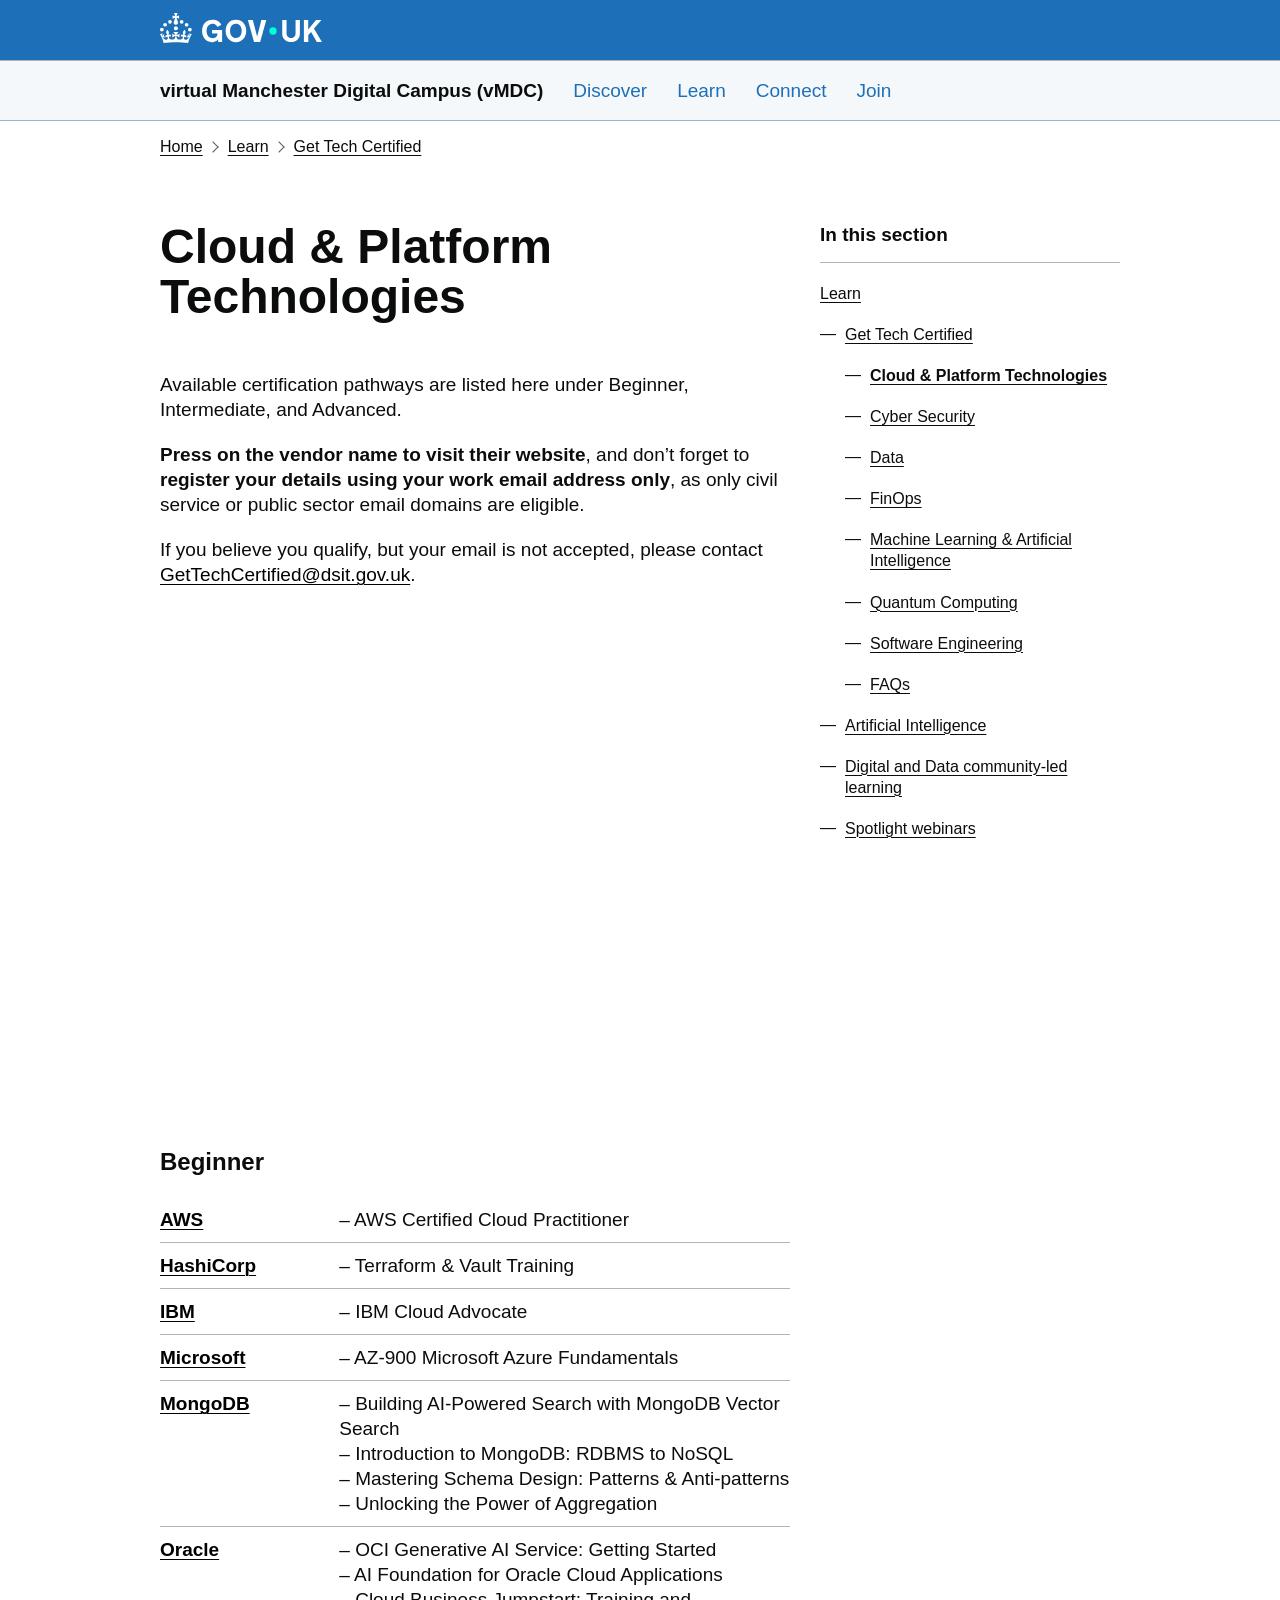
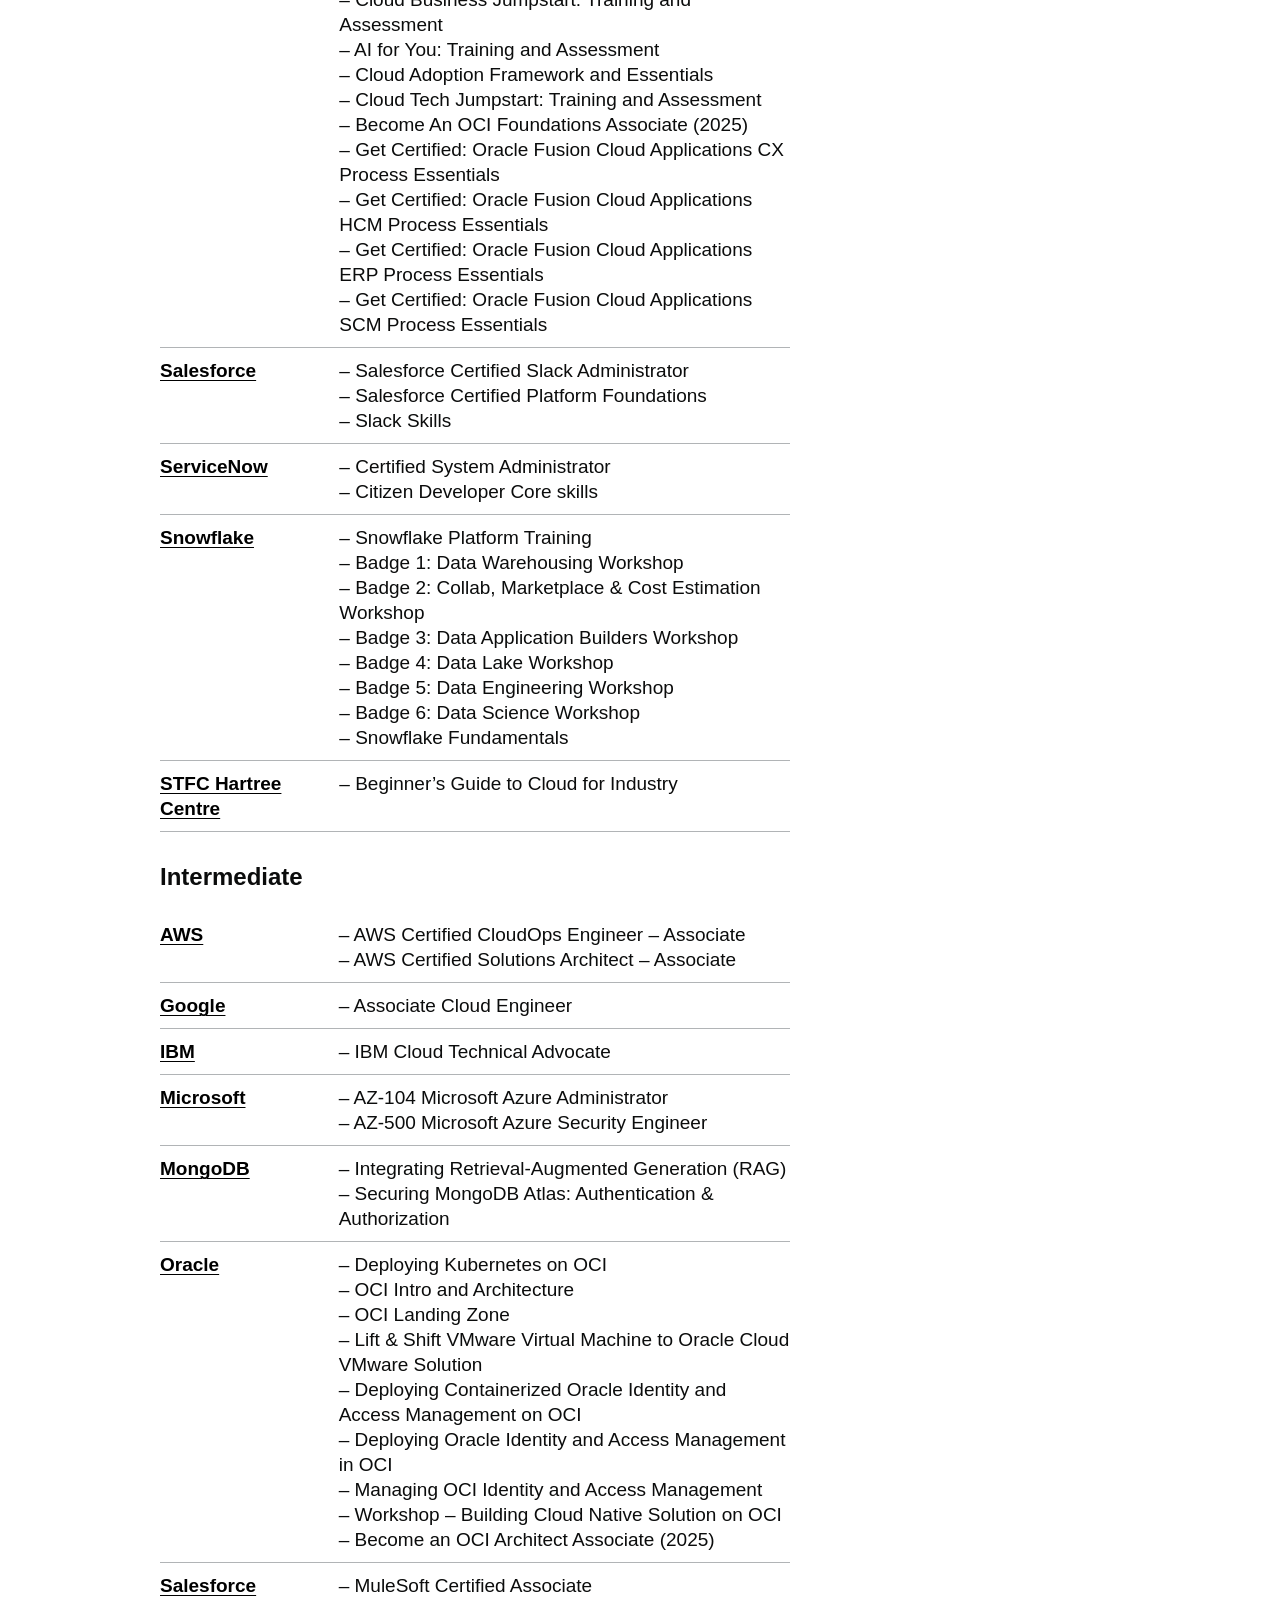
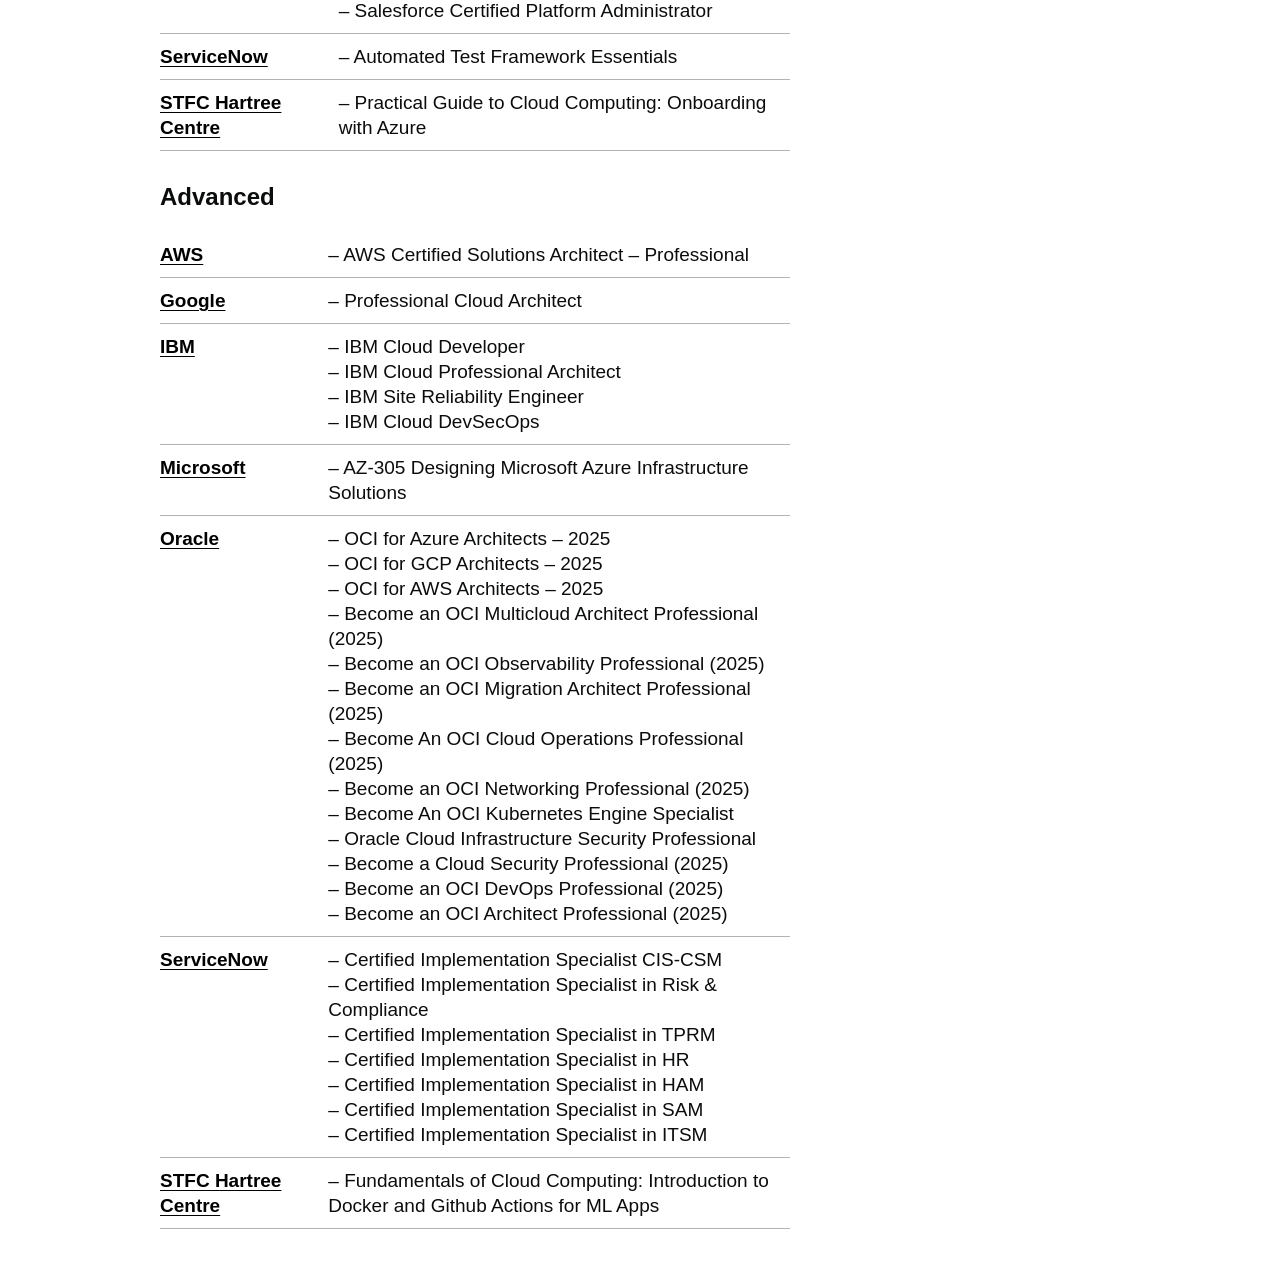
==== cloud.html @ 27ad46c0 "Initial commit: Add Get Tech Certified static site - Converted WordPress HTML exports to static GitH" ====
<!DOCTYPE html>

<!-- saved from url=(0101)https://manchesterdigitalcampus.campaign.gov.uk/learn/get-tech-certified/cloud-platform-technologies/ -->
<html class="govuk-template--rebranded flexbox svgasimg" lang="en-US"><head><meta content="text/html; charset=utf-8" http-equiv="Content-Type"/>
<meta content="width=device-width, initial-scale=1, viewport-fit=cover" name="viewport"/>
<meta content="#1d70b8" name="theme-color"/>






<meta content="index, follow, max-image-preview:large, max-snippet:-1, max-video-preview:-1" name="robots"/>

<title>Cloud certification</title>
<meta content="During Autumn 2025, all civil and public servants can access 200+ free learning and certification pathways across key cloud and technology areas." name="description"/>

<meta content="en_US" property="og:locale"/>
<meta content="article" property="og:type"/>
<meta content="Cloud certification - virtual Manchester Digital Campus (vMDC)" property="og:title"/>
<meta content="During Autumn 2025, all civil and public servants can access 200+ free learning and certification pathways across key cloud and technology areas." property="og:description"/>

<meta content="virtual Manchester Digital Campus (vMDC)" property="og:site_name"/>
<meta content="2025-09-25T13:57:09+00:00" property="article:modified_time"/>
<meta content="https://manchesterdigitalcampus.campaign.gov.uk/wp-content/uploads/sites/226/2025/09/vmdc-logo-social-other.png" property="og:image"/>
<meta content="1200" property="og:image:width"/>
<meta content="630" property="og:image:height"/>
<meta content="image/png" property="og:image:type"/>
<meta content="summary_large_image" name="twitter:card"/>
<meta content="Cloud certification - virtual Manchester Digital Campus (vMDC)" name="twitter:title"/>
<meta content="During Autumn 2025, all civil and public servants can access 200+ free learning and certification pathways across key cloud and technology areas." name="twitter:description"/>
<meta content="https://manchesterdigitalcampus.campaign.gov.uk/wp-content/uploads/sites/226/2025/09/vmdc-logo-social-x.png" name="twitter:image"/>
<meta content="Est. reading time" name="twitter:label1"/>
<meta content="3 minutes" name="twitter:data1"/>




<link href="./Cloud certification - virtual Manchester Digital Campus (vMDC)_files/style.min.css" id="wp-block-library-css" media="all" rel="stylesheet" type="text/css"/>
<style id="global-styles-inline-css" type="text/css">
:root{--wp--preset--aspect-ratio--square: 1;--wp--preset--aspect-ratio--4-3: 4/3;--wp--preset--aspect-ratio--3-4: 3/4;--wp--preset--aspect-ratio--3-2: 3/2;--wp--preset--aspect-ratio--2-3: 2/3;--wp--preset--aspect-ratio--16-9: 16/9;--wp--preset--aspect-ratio--9-16: 9/16;--wp--preset--color--black: #000000;--wp--preset--color--cyan-bluish-gray: #abb8c3;--wp--preset--color--white: #ffffff;--wp--preset--color--pale-pink: #f78da7;--wp--preset--color--vivid-red: #cf2e2e;--wp--preset--color--luminous-vivid-orange: #ff6900;--wp--preset--color--luminous-vivid-amber: #fcb900;--wp--preset--color--light-green-cyan: #7bdcb5;--wp--preset--color--vivid-green-cyan: #00d084;--wp--preset--color--pale-cyan-blue: #8ed1fc;--wp--preset--color--vivid-cyan-blue: #0693e3;--wp--preset--color--vivid-purple: #9b51e0;--wp--preset--color--green-with-dark-gdsc-text: #aaca00;--wp--preset--color--yellow-with-dark-gdsc-text: #ffdc00;--wp--preset--color--pink-with-dark-gdsc-text: #ff82ce;--wp--preset--color--orange-with-dark-gdsc-text: #ff7500;--wp--preset--color--gdsc-grey: #b1b4b6;--wp--preset--color--gold: #ffb000;--wp--preset--gradient--vivid-cyan-blue-to-vivid-purple: linear-gradient(135deg,rgba(6,147,227,1) 0%,rgb(155,81,224) 100%);--wp--preset--gradient--light-green-cyan-to-vivid-green-cyan: linear-gradient(135deg,rgb(122,220,180) 0%,rgb(0,208,130) 100%);--wp--preset--gradient--luminous-vivid-amber-to-luminous-vivid-orange: linear-gradient(135deg,rgba(252,185,0,1) 0%,rgba(255,105,0,1) 100%);--wp--preset--gradient--luminous-vivid-orange-to-vivid-red: linear-gradient(135deg,rgba(255,105,0,1) 0%,rgb(207,46,46) 100%);--wp--preset--gradient--very-light-gray-to-cyan-bluish-gray: linear-gradient(135deg,rgb(238,238,238) 0%,rgb(169,184,195) 100%);--wp--preset--gradient--cool-to-warm-spectrum: linear-gradient(135deg,rgb(74,234,220) 0%,rgb(151,120,209) 20%,rgb(207,42,186) 40%,rgb(238,44,130) 60%,rgb(251,105,98) 80%,rgb(254,248,76) 100%);--wp--preset--gradient--blush-light-purple: linear-gradient(135deg,rgb(255,206,236) 0%,rgb(152,150,240) 100%);--wp--preset--gradient--blush-bordeaux: linear-gradient(135deg,rgb(254,205,165) 0%,rgb(254,45,45) 50%,rgb(107,0,62) 100%);--wp--preset--gradient--luminous-dusk: linear-gradient(135deg,rgb(255,203,112) 0%,rgb(199,81,192) 50%,rgb(65,88,208) 100%);--wp--preset--gradient--pale-ocean: linear-gradient(135deg,rgb(255,245,203) 0%,rgb(182,227,212) 50%,rgb(51,167,181) 100%);--wp--preset--gradient--electric-grass: linear-gradient(135deg,rgb(202,248,128) 0%,rgb(113,206,126) 100%);--wp--preset--gradient--midnight: linear-gradient(135deg,rgb(2,3,129) 0%,rgb(40,116,252) 100%);--wp--preset--font-size--small: 13px;--wp--preset--font-size--medium: 20px;--wp--preset--font-size--large: 36px;--wp--preset--font-size--x-large: 42px;--wp--preset--font-size--19: 1.1875rem;--wp--preset--font-size--24: 1.5rem;--wp--preset--font-size--36: 2.25rem;--wp--preset--font-size--48: 3rem;--wp--preset--font-size--60: 3.75rem;--wp--preset--font-size--80: 5rem;--wp--preset--spacing--20: 0.625rem;--wp--preset--spacing--30: 0.9375rem;--wp--preset--spacing--40: clamp(0.94rem, calc(0.31rem + 1.57vw), 1.25rem);--wp--preset--spacing--50: clamp(0.94rem, calc(-0.32rem + 3.13vw), 1.56rem);--wp--preset--spacing--60: clamp(1.25rem, calc(-0.01rem + 3.13vw), 1.88rem);--wp--preset--spacing--70: clamp(1.56rem, calc(-0.32rem + 4.70vw), 2.50rem);--wp--preset--spacing--80: clamp(1.88rem, calc(-0.64rem + 6.27vw), 3.13rem);--wp--preset--spacing--10: 0.3125rem;--wp--preset--spacing--90: clamp(2.50rem, calc(-0.01rem + 6.27vw), 3.75rem);--wp--preset--spacing--100: clamp(2.50rem, calc(-2.52rem + 12.54vw), 5.00rem);--wp--preset--shadow--natural: 6px 6px 9px rgba(0, 0, 0, 0.2);--wp--preset--shadow--deep: 12px 12px 50px rgba(0, 0, 0, 0.4);--wp--preset--shadow--sharp: 6px 6px 0px rgba(0, 0, 0, 0.2);--wp--preset--shadow--outlined: 6px 6px 0px -3px rgba(255, 255, 255, 1), 6px 6px rgba(0, 0, 0, 1);--wp--preset--shadow--crisp: 6px 6px 0px rgba(0, 0, 0, 1);}:root { --wp--style--global--content-size: 660px;--wp--style--global--wide-size: 960px; }:where(body) { margin: 0; }.wp-site-blocks > .alignleft { float: left; margin-right: 2em; }.wp-site-blocks > .alignright { float: right; margin-left: 2em; }.wp-site-blocks > .aligncenter { justify-content: center; margin-left: auto; margin-right: auto; }:where(.wp-site-blocks) > * { margin-block-start: var(--wp--preset--spacing--40); margin-block-end: 0; }:where(.wp-site-blocks) > :first-child { margin-block-start: 0; }:where(.wp-site-blocks) > :last-child { margin-block-end: 0; }:root { --wp--style--block-gap: var(--wp--preset--spacing--40); }:root :where(.is-layout-flow) > :first-child{margin-block-start: 0;}:root :where(.is-layout-flow) > :last-child{margin-block-end: 0;}:root :where(.is-layout-flow) > *{margin-block-start: var(--wp--preset--spacing--40);margin-block-end: 0;}:root :where(.is-layout-constrained) > :first-child{margin-block-start: 0;}:root :where(.is-layout-constrained) > :last-child{margin-block-end: 0;}:root :where(.is-layout-constrained) > *{margin-block-start: var(--wp--preset--spacing--40);margin-block-end: 0;}:root :where(.is-layout-flex){gap: var(--wp--preset--spacing--40);}:root :where(.is-layout-grid){gap: var(--wp--preset--spacing--40);}.is-layout-flow > .alignleft{float: left;margin-inline-start: 0;margin-inline-end: 2em;}.is-layout-flow > .alignright{float: right;margin-inline-start: 2em;margin-inline-end: 0;}.is-layout-flow > .aligncenter{margin-left: auto !important;margin-right: auto !important;}.is-layout-constrained > .alignleft{float: left;margin-inline-start: 0;margin-inline-end: 2em;}.is-layout-constrained > .alignright{float: right;margin-inline-start: 2em;margin-inline-end: 0;}.is-layout-constrained > .aligncenter{margin-left: auto !important;margin-right: auto !important;}.is-layout-constrained > :where(:not(.alignleft):not(.alignright):not(.alignfull)){max-width: var(--wp--style--global--content-size);margin-left: auto !important;margin-right: auto !important;}.is-layout-constrained > .alignwide{max-width: var(--wp--style--global--wide-size);}body .is-layout-flex{display: flex;}.is-layout-flex{flex-wrap: wrap;align-items: center;}.is-layout-flex > :is(*, div){margin: 0;}body .is-layout-grid{display: grid;}.is-layout-grid > :is(*, div){margin: 0;}body{font-family: "GDS Transport", arial, sans-serif;padding-top: 0px;padding-right: 0px;padding-bottom: 0px;padding-left: 0px;}a:where(:not(.wp-element-button)){text-decoration: underline;}:root :where(.wp-element-button, .wp-block-button__link){background-color: #32373c;border-width: 0;color: #fff;font-family: inherit;font-size: inherit;line-height: inherit;padding: calc(0.667em + 2px) calc(1.333em + 2px);text-decoration: none;}.has-black-color{color: var(--wp--preset--color--black) !important;}.has-cyan-bluish-gray-color{color: var(--wp--preset--color--cyan-bluish-gray) !important;}.has-white-color{color: var(--wp--preset--color--white) !important;}.has-pale-pink-color{color: var(--wp--preset--color--pale-pink) !important;}.has-vivid-red-color{color: var(--wp--preset--color--vivid-red) !important;}.has-luminous-vivid-orange-color{color: var(--wp--preset--color--luminous-vivid-orange) !important;}.has-luminous-vivid-amber-color{color: var(--wp--preset--color--luminous-vivid-amber) !important;}.has-light-green-cyan-color{color: var(--wp--preset--color--light-green-cyan) !important;}.has-vivid-green-cyan-color{color: var(--wp--preset--color--vivid-green-cyan) !important;}.has-pale-cyan-blue-color{color: var(--wp--preset--color--pale-cyan-blue) !important;}.has-vivid-cyan-blue-color{color: var(--wp--preset--color--vivid-cyan-blue) !important;}.has-vivid-purple-color{color: var(--wp--preset--color--vivid-purple) !important;}.has-green-with-dark-gdsc-text-color{color: var(--wp--preset--color--green-with-dark-gdsc-text) !important;}.has-yellow-with-dark-gdsc-text-color{color: var(--wp--preset--color--yellow-with-dark-gdsc-text) !important;}.has-pink-with-dark-gdsc-text-color{color: var(--wp--preset--color--pink-with-dark-gdsc-text) !important;}.has-orange-with-dark-gdsc-text-color{color: var(--wp--preset--color--orange-with-dark-gdsc-text) !important;}.has-gdsc-grey-color{color: var(--wp--preset--color--gdsc-grey) !important;}.has-gold-color{color: var(--wp--preset--color--gold) !important;}.has-black-background-color{background-color: var(--wp--preset--color--black) !important;}.has-cyan-bluish-gray-background-color{background-color: var(--wp--preset--color--cyan-bluish-gray) !important;}.has-white-background-color{background-color: var(--wp--preset--color--white) !important;}.has-pale-pink-background-color{background-color: var(--wp--preset--color--pale-pink) !important;}.has-vivid-red-background-color{background-color: var(--wp--preset--color--vivid-red) !important;}.has-luminous-vivid-orange-background-color{background-color: var(--wp--preset--color--luminous-vivid-orange) !important;}.has-luminous-vivid-amber-background-color{background-color: var(--wp--preset--color--luminous-vivid-amber) !important;}.has-light-green-cyan-background-color{background-color: var(--wp--preset--color--light-green-cyan) !important;}.has-vivid-green-cyan-background-color{background-color: var(--wp--preset--color--vivid-green-cyan) !important;}.has-pale-cyan-blue-background-color{background-color: var(--wp--preset--color--pale-cyan-blue) !important;}.has-vivid-cyan-blue-background-color{background-color: var(--wp--preset--color--vivid-cyan-blue) !important;}.has-vivid-purple-background-color{background-color: var(--wp--preset--color--vivid-purple) !important;}.has-green-with-dark-gdsc-text-background-color{background-color: var(--wp--preset--color--green-with-dark-gdsc-text) !important;}.has-yellow-with-dark-gdsc-text-background-color{background-color: var(--wp--preset--color--yellow-with-dark-gdsc-text) !important;}.has-pink-with-dark-gdsc-text-background-color{background-color: var(--wp--preset--color--pink-with-dark-gdsc-text) !important;}.has-orange-with-dark-gdsc-text-background-color{background-color: var(--wp--preset--color--orange-with-dark-gdsc-text) !important;}.has-gdsc-grey-background-color{background-color: var(--wp--preset--color--gdsc-grey) !important;}.has-gold-background-color{background-color: var(--wp--preset--color--gold) !important;}.has-black-border-color{border-color: var(--wp--preset--color--black) !important;}.has-cyan-bluish-gray-border-color{border-color: var(--wp--preset--color--cyan-bluish-gray) !important;}.has-white-border-color{border-color: var(--wp--preset--color--white) !important;}.has-pale-pink-border-color{border-color: var(--wp--preset--color--pale-pink) !important;}.has-vivid-red-border-color{border-color: var(--wp--preset--color--vivid-red) !important;}.has-luminous-vivid-orange-border-color{border-color: var(--wp--preset--color--luminous-vivid-orange) !important;}.has-luminous-vivid-amber-border-color{border-color: var(--wp--preset--color--luminous-vivid-amber) !important;}.has-light-green-cyan-border-color{border-color: var(--wp--preset--color--light-green-cyan) !important;}.has-vivid-green-cyan-border-color{border-color: var(--wp--preset--color--vivid-green-cyan) !important;}.has-pale-cyan-blue-border-color{border-color: var(--wp--preset--color--pale-cyan-blue) !important;}.has-vivid-cyan-blue-border-color{border-color: var(--wp--preset--color--vivid-cyan-blue) !important;}.has-vivid-purple-border-color{border-color: var(--wp--preset--color--vivid-purple) !important;}.has-green-with-dark-gdsc-text-border-color{border-color: var(--wp--preset--color--green-with-dark-gdsc-text) !important;}.has-yellow-with-dark-gdsc-text-border-color{border-color: var(--wp--preset--color--yellow-with-dark-gdsc-text) !important;}.has-pink-with-dark-gdsc-text-border-color{border-color: var(--wp--preset--color--pink-with-dark-gdsc-text) !important;}.has-orange-with-dark-gdsc-text-border-color{border-color: var(--wp--preset--color--orange-with-dark-gdsc-text) !important;}.has-gdsc-grey-border-color{border-color: var(--wp--preset--color--gdsc-grey) !important;}.has-gold-border-color{border-color: var(--wp--preset--color--gold) !important;}.has-vivid-cyan-blue-to-vivid-purple-gradient-background{background: var(--wp--preset--gradient--vivid-cyan-blue-to-vivid-purple) !important;}.has-light-green-cyan-to-vivid-green-cyan-gradient-background{background: var(--wp--preset--gradient--light-green-cyan-to-vivid-green-cyan) !important;}.has-luminous-vivid-amber-to-luminous-vivid-orange-gradient-background{background: var(--wp--preset--gradient--luminous-vivid-amber-to-luminous-vivid-orange) !important;}.has-luminous-vivid-orange-to-vivid-red-gradient-background{background: var(--wp--preset--gradient--luminous-vivid-orange-to-vivid-red) !important;}.has-very-light-gray-to-cyan-bluish-gray-gradient-background{background: var(--wp--preset--gradient--very-light-gray-to-cyan-bluish-gray) !important;}.has-cool-to-warm-spectrum-gradient-background{background: var(--wp--preset--gradient--cool-to-warm-spectrum) !important;}.has-blush-light-purple-gradient-background{background: var(--wp--preset--gradient--blush-light-purple) !important;}.has-blush-bordeaux-gradient-background{background: var(--wp--preset--gradient--blush-bordeaux) !important;}.has-luminous-dusk-gradient-background{background: var(--wp--preset--gradient--luminous-dusk) !important;}.has-pale-ocean-gradient-background{background: var(--wp--preset--gradient--pale-ocean) !important;}.has-electric-grass-gradient-background{background: var(--wp--preset--gradient--electric-grass) !important;}.has-midnight-gradient-background{background: var(--wp--preset--gradient--midnight) !important;}.has-small-font-size{font-size: var(--wp--preset--font-size--small) !important;}.has-medium-font-size{font-size: var(--wp--preset--font-size--medium) !important;}.has-large-font-size{font-size: var(--wp--preset--font-size--large) !important;}.has-x-large-font-size{font-size: var(--wp--preset--font-size--x-large) !important;}.has-19-font-size{font-size: var(--wp--preset--font-size--19) !important;}.has-24-font-size{font-size: var(--wp--preset--font-size--24) !important;}.has-36-font-size{font-size: var(--wp--preset--font-size--36) !important;}.has-48-font-size{font-size: var(--wp--preset--font-size--48) !important;}.has-60-font-size{font-size: var(--wp--preset--font-size--60) !important;}.has-80-font-size{font-size: var(--wp--preset--font-size--80) !important;}
:root :where(.wp-block-pullquote){font-size: 1.5em;line-height: 1.6;}
</style>
<link href="./Cloud certification - virtual Manchester Digital Campus (vMDC)_files/main.min.css" id="gds-analytics-main-css-css" media="all" rel="stylesheet" type="text/css"/>
<link href="./Cloud certification - virtual Manchester Digital Campus (vMDC)_files/main-16fa6d3b070b16c08185f934d2c4aa6955998984.min.css" id="main-css" media="all" rel="stylesheet" type="text/css"/>
<style id="main-inline-css" type="text/css">
.has-green-with-dark-gdsc-text-color { color: #aaca00 !important; } .has-green-with-dark-gdsc-text-background-color { background-color: #aaca00 !important; } .has-green-with-dark-gdsc-text-border-color { border-color: #aaca00 !important; }.has-green-color { color: #aaca00 !important; } .has-green-background-color { background-color: #aaca00 !important; } .has-green-border-color { border-color: #aaca00 !important; }.has-yellow-with-dark-gdsc-text-color { color: #ffdc00 !important; } .has-yellow-with-dark-gdsc-text-background-color { background-color: #ffdc00 !important; } .has-yellow-with-dark-gdsc-text-border-color { border-color: #ffdc00 !important; }.has-yellow-color { color: #ffdc00 !important; } .has-yellow-background-color { background-color: #ffdc00 !important; } .has-yellow-border-color { border-color: #ffdc00 !important; }.has-pink-with-dark-gdsc-text-color { color: #ff82ce !important; } .has-pink-with-dark-gdsc-text-background-color { background-color: #ff82ce !important; } .has-pink-with-dark-gdsc-text-border-color { border-color: #ff82ce !important; }.has-pink-color { color: #ff82ce !important; } .has-pink-background-color { background-color: #ff82ce !important; } .has-pink-border-color { border-color: #ff82ce !important; }.has-orange-with-dark-gdsc-text-color { color: #ff7500 !important; } .has-orange-with-dark-gdsc-text-background-color { background-color: #ff7500 !important; } .has-orange-with-dark-gdsc-text-border-color { border-color: #ff7500 !important; }.has-orange-color { color: #ff7500 !important; } .has-orange-background-color { background-color: #ff7500 !important; } .has-orange-border-color { border-color: #ff7500 !important; }
</style>
<script async="" data-wp-strategy="async" id="ga4SourceScript-js" src="./Cloud certification - virtual Manchester Digital Campus (vMDC)_files/js"></script>


<script id="jquery-js" src="./Cloud certification - virtual Manchester Digital Campus (vMDC)_files/jquery.min.js"></script>


<script id="modernizr-js" src="./Cloud certification - virtual Manchester Digital Campus (vMDC)_files/modernizr.min.js"></script>


</head>
<body class="page parent-pageid-29 logged-in govuk-template__body js-enabled">
<!-- /.govuk-cookie-banner -->
<script>
document.body.className = ((document.body.className) ? document.body.className + ' js-enabled' : 'js-enabled');
</script>
<a class="govuk-skip-link" data-module="govuk-skip-link" href="cloud.html">Skip to main content</a>
<header>
<!-- BRANDING -->
<div class="govuk-header has-gdsc-grey-border-color" data-module="govuk-header">
<div class="govuk-header__container govuk-width-container">
<div class="govuk-header__logo">
<!-- LINK TO GOV.UK -->
<a class="govuk-header__link govuk-header__link--homepage" href="https://www.gov.uk/">
<svg aria-label="GOV.UK" class="govuk-header__logotype" fill="currentcolor" focusable="false" height="30" role="img" viewbox="0 0 324 60" width="162" xmlns="http://www.w3.org/2000/svg">
<title>GOV.UK</title>
<g>
<circle cx="20" cy="17.6" r="3.7"></circle>
<circle cx="10.2" cy="23.5" r="3.7"></circle>
<circle cx="3.7" cy="33.2" r="3.7"></circle>
<circle cx="31.7" cy="30.6" r="3.7"></circle>
<circle cx="43.3" cy="17.6" r="3.7"></circle>
<circle cx="53.2" cy="23.5" r="3.7"></circle>
<circle cx="59.7" cy="33.2" r="3.7"></circle>
<circle cx="31.7" cy="30.6" r="3.7"></circle>
<path d="M33.1,9.8c.2-.1.3-.3.5-.5l4.6,2.4v-6.8l-4.6,1.5c-.1-.2-.3-.3-.5-.5l1.9-5.9h-6.7l1.9,5.9c-.2.1-.3.3-.5.5l-4.6-1.5v6.8l4.6-2.4c.1.2.3.3.5.5l-2.6,8c-.9,2.8,1.2,5.7,4.1,5.7h0c3,0,5.1-2.9,4.1-5.7l-2.6-8ZM37,37.9s-3.4,3.8-4.1,6.1c2.2,0,4.2-.5,6.4-2.8l-.7,8.5c-2-2.8-4.4-4.1-5.7-3.8.1,3.1.5,6.7,5.8,7.2,3.7.3,6.7-1.5,7-3.8.4-2.6-2-4.3-3.7-1.6-1.4-4.5,2.4-6.1,4.9-3.2-1.9-4.5-1.8-7.7,2.4-10.9,3,4,2.6,7.3-1.2,11.1,2.4-1.3,6.2,0,4,4.6-1.2-2.8-3.7-2.2-4.2.2-.3,1.7.7,3.7,3,4.2,1.9.3,4.7-.9,7-5.9-1.3,0-2.4.7-3.9,1.7l2.4-8c.6,2.3,1.4,3.7,2.2,4.5.6-1.6.5-2.8,0-5.3l5,1.8c-2.6,3.6-5.2,8.7-7.3,17.5-7.4-1.1-15.7-1.7-24.5-1.7h0c-8.8,0-17.1.6-24.5,1.7-2.1-8.9-4.7-13.9-7.3-17.5l5-1.8c-.5,2.5-.6,3.7,0,5.3.8-.8,1.6-2.3,2.2-4.5l2.4,8c-1.5-1-2.6-1.7-3.9-1.7,2.3,5,5.2,6.2,7,5.9,2.3-.4,3.3-2.4,3-4.2-.5-2.4-3-3.1-4.2-.2-2.2-4.6,1.6-6,4-4.6-3.7-3.7-4.2-7.1-1.2-11.1,4.2,3.2,4.3,6.4,2.4,10.9,2.5-2.8,6.3-1.3,4.9,3.2-1.8-2.7-4.1-1-3.7,1.6.3,2.3,3.3,4.1,7,3.8,5.4-.5,5.7-4.2,5.8-7.2-1.3-.2-3.7,1-5.7,3.8l-.7-8.5c2.2,2.3,4.2,2.7,6.4,2.8-.7-2.3-4.1-6.1-4.1-6.1h10.6,0Z"></path>
</g>
<circle class="govuk-logo-dot" cx="226" cy="36" r="7.3"></circle>
<path d="M93.94 41.25c.4 1.81 1.2 3.21 2.21 4.62 1 1.4 2.21 2.41 3.61 3.21s3.21 1.2 5.22 1.2 3.61-.4 4.82-1c1.4-.6 2.41-1.4 3.21-2.41.8-1 1.4-2.01 1.61-3.01s.4-2.01.4-3.01v.14h-10.86v-7.02h20.07v24.08h-8.03v-5.56c-.6.8-1.38 1.61-2.19 2.41-.8.8-1.81 1.2-2.81 1.81-1 .4-2.21.8-3.41 1.2s-2.41.4-3.81.4a18.56 18.56 0 0 1-14.65-6.63c-1.6-2.01-3.01-4.41-3.81-7.02s-1.4-5.62-1.4-8.83.4-6.02 1.4-8.83a20.45 20.45 0 0 1 19.46-13.65c3.21 0 4.01.2 5.82.8 1.81.4 3.61 1.2 5.02 2.01 1.61.8 2.81 2.01 4.01 3.21s2.21 2.61 2.81 4.21l-7.63 4.41c-.4-1-1-1.81-1.61-2.61-.6-.8-1.4-1.4-2.21-2.01-.8-.6-1.81-1-2.81-1.4-1-.4-2.21-.4-3.61-.4-2.01 0-3.81.4-5.22 1.2-1.4.8-2.61 1.81-3.61 3.21s-1.61 2.81-2.21 4.62c-.4 1.81-.6 3.71-.6 5.42s.8 5.22.8 5.22Zm57.8-27.9c3.21 0 6.22.6 8.63 1.81 2.41 1.2 4.82 2.81 6.62 4.82S170.2 24.39 171 27s1.4 5.62 1.4 8.83-.4 6.02-1.4 8.83-2.41 5.02-4.01 7.02-4.01 3.61-6.62 4.82-5.42 1.81-8.63 1.81-6.22-.6-8.63-1.81-4.82-2.81-6.42-4.82-3.21-4.41-4.01-7.02-1.4-5.62-1.4-8.83.4-6.02 1.4-8.83 2.41-5.02 4.01-7.02 4.01-3.61 6.42-4.82 5.42-1.81 8.63-1.81Zm0 36.73c1.81 0 3.61-.4 5.02-1s2.61-1.81 3.61-3.01 1.81-2.81 2.21-4.41c.4-1.81.8-3.61.8-5.62 0-2.21-.2-4.21-.8-6.02s-1.2-3.21-2.21-4.62c-1-1.2-2.21-2.21-3.61-3.01s-3.21-1-5.02-1-3.61.4-5.02 1c-1.4.8-2.61 1.81-3.61 3.01s-1.81 2.81-2.21 4.62c-.4 1.81-.8 3.61-.8 5.62 0 2.41.2 4.21.8 6.02.4 1.81 1.2 3.21 2.21 4.41s2.21 2.21 3.61 3.01c1.4.8 3.21 1 5.02 1Zm36.32 7.96-12.24-44.15h9.83l8.43 32.77h.4l8.23-32.77h9.83L200.3 58.04h-12.24Zm74.14-7.96c2.18 0 3.51-.6 3.51-.6 1.2-.6 2.01-1 2.81-1.81s1.4-1.81 1.81-2.81a13 13 0 0 0 .8-4.01V13.9h8.63v28.15c0 2.41-.4 4.62-1.4 6.62-.8 2.01-2.21 3.61-3.61 5.02s-3.41 2.41-5.62 3.21-4.62 1.2-7.02 1.2-5.02-.4-7.02-1.2c-2.21-.8-4.01-1.81-5.62-3.21s-2.81-3.01-3.61-5.02-1.4-4.21-1.4-6.62V13.9h8.63v26.95c0 1.61.2 3.01.8 4.01.4 1.2 1.2 2.21 2.01 2.81.8.8 1.81 1.4 2.81 1.81 0 0 1.34.6 3.51.6Zm34.22-36.18v18.92l15.65-18.92h10.82l-15.03 17.32 16.03 26.83h-10.21l-11.44-20.21-5.62 6.22v13.99h-8.83V13.9"></path>
</svg>
</a>
</div><!-- /.govuk-header__logo -->
</div><!-- /.govuk-header__container -->
</div><!-- /.govuk-header -->
<!-- NAVIGATION -->
<section aria-label="Service information" class="govuk-service-navigation" data-module="govuk-service-navigation">
<div class="govuk-width-container">
<div class="govuk-service-navigation__container">
<span class="govuk-service-navigation__service-name">
<a class="govuk-service-navigation__link" href="https://manchesterdigitalcampus.campaign.gov.uk/">
                    virtual Manchester Digital Campus (vMDC)                </a>
</span>
<nav aria-label="Menu" class="govuk-service-navigation__wrapper">
<button aria-controls="navigation" aria-label="Show or hide Top Level Navigation" class="govuk-service-navigation__toggle govuk-js-service-navigation-toggle" hidden="" type="button">
                    Menu                </button>
<ul class="govuk-service-navigation__list" id="navigation"><li class="menu-item menu-item--home"><a href="https://manchesterdigitalcampus.campaign.gov.uk/">Home</a></li><li class="menu-item menu-item-type-post_type menu-item-object-page menu-item-139" id="menu-item-139"><a href="https://manchesterdigitalcampus.campaign.gov.uk/discover/">Discover</a></li>
<li class="menu-item menu-item-type-post_type menu-item-object-page current-page-ancestor menu-item-102" id="menu-item-102"><a href="https://manchesterdigitalcampus.campaign.gov.uk/learn/">Learn</a></li>
<li class="menu-item menu-item-type-post_type menu-item-object-page menu-item-103" id="menu-item-103"><a href="https://manchesterdigitalcampus.campaign.gov.uk/connect/">Connect</a></li>
<li class="menu-item menu-item-type-post_type menu-item-object-page menu-item-101" id="menu-item-101"><a href="https://manchesterdigitalcampus.campaign.gov.uk/join/">Join</a></li>
</ul> </nav>
</div>
</div>
</section>
</header>
<div class="govuk-width-container">
<nav aria-label="Breadcrumb" class="govuk-breadcrumbs govuk-breadcrumbs--collapse-on-mobile">
<ol class="govuk-breadcrumbs__list">
<li class="govuk-breadcrumbs__list-item">
<a class="govuk-breadcrumbs__link" href="https://manchesterdigitalcampus.campaign.gov.uk/">Home</a>
</li>
<li class="govuk-breadcrumbs__list-item">
<a class="govuk-breadcrumbs__link" href="https://manchesterdigitalcampus.campaign.gov.uk/learn/">Learn</a>
</li>
<li class="govuk-breadcrumbs__list-item">
<a class="govuk-breadcrumbs__link" href="index.html">Get Tech Certified</a>
</li>
</ol>
</nav>
<main class="govuk-main-wrapper" id="main-content">
<article>
<div class="page__content page__content--has-secondary-nav [ govuk-grid-row ]">
<div class="govuk-grid-column-two-thirds">
<h1>Cloud &amp; Platform Technologies</h1>
<div class="[ page__blocks ] [ is-layout-flow ]">
<p>Available certification pathways are listed here under Beginner, Intermediate, and Advanced.</p>
<p><strong>Press on the vendor name to visit their website</strong>, and don’t forget to <strong>register your details using your work email address only</strong>, as only civil service or public sector email domains are eligible.</p>
<p>If you believe you qualify, but your email is not accepted, please contact <a href="mailto:GetTechCertified@dsit.gov.uk" rel="noreferrer noopener" target="_blank">GetTechCertified@dsit.gov.uk</a>.</p>
<figure class="wp-block-image aligncenter size-full"><img alt="Logo of text reading 'GET TECH CERTIFIED' with a design element of two orange lines connecting three orange dots. 'GET TECH CERTIFIED' is in dark blue." class="wp-image-1604" decoding="async" height="176" loading="lazy" sizes="(max-width: 500px) 100vw, 500px" src="./Cloud certification - virtual Manchester Digital Campus (vMDC)_files/vmdc-learn-get-tech-certified-logo2.png" srcset="https://manchesterdigitalcampus.campaign.gov.uk/wp-content/uploads/sites/226/2025/09/vmdc-learn-get-tech-certified-logo2.png 500w, https://manchesterdigitalcampus.campaign.gov.uk/wp-content/uploads/sites/226/2025/09/vmdc-learn-get-tech-certified-logo2-200x70.png 200w" width="500"/></figure>
<h3 class="wp-block-heading">Beginner</h3>
<figure class="wp-block-table"><table class="has-border-color has-orange-with-dark-gdsc-text-border-color"><tbody class="govuk-table__body"><tr class="govuk-table__row"><td class="govuk-table__cell"><a href="https://pages.awscloud.com/aws-partnership-government-digital-services-get-tech-certified.html" rel="noreferrer noopener" target="_blank">AWS</a></td><td class="govuk-table__cell">– AWS Certified Cloud Practitioner</td></tr><tr class="govuk-table__row"><td class="govuk-table__cell"><a href="https://livesend.ibm.com/ls/527f279d-a11e-4959-8d26-6cb5ffa1b669/i9YeD-fEB8TCL_YQ#/" rel="noreferrer noopener" target="_blank">HashiCorp</a></td><td class="govuk-table__cell">– Terraform &amp; Vault Training</td></tr><tr class="govuk-table__row"><td class="govuk-table__cell"><a href="https://livesend.ibm.com/i/V0WIDS6CLW7XFtll8MaWCjvN5___aqr7NVdOTc04PPLUSSIGNWqt34kEatTLdXgtfZoqX7PLUSSIGNfbgqlHaueW5QUQlZEfFTxIw8QTCzWkbXqIkygMKT___2apEEQUALSIGN" rel="noreferrer noopener" target="_blank">IBM</a></td><td class="govuk-table__cell">– IBM Cloud Advocate</td></tr><tr class="govuk-table__row"><td class="govuk-table__cell"><a href="https://www.microsoft.com/en-gb/business/get-tech-certified" rel="noreferrer noopener" target="_blank">Microsoft</a></td><td class="govuk-table__cell">– AZ-900 Microsoft Azure Fundamentals</td></tr><tr class="govuk-table__row"><td class="govuk-table__cell"><a href="https://events.mongodb.com/essentialstoexpert" rel="noreferrer noopener" target="_blank">MongoDB</a></td><td class="govuk-table__cell">– Building AI-Powered Search with MongoDB Vector Search<br/>– Introduction to MongoDB: RDBMS to NoSQL<br/>– Mastering Schema Design: Patterns &amp; Anti-patterns<br/>– Unlocking the Power of Aggregation</td></tr><tr class="govuk-table__row"><td class="govuk-table__cell"><a href="https://education.oracle.com/ukgovtcddo" rel="noreferrer noopener" target="_blank">Oracle</a></td><td class="govuk-table__cell">– OCI Generative AI Service: Getting Started<br/>– AI Foundation for Oracle Cloud Applications<br/>– Cloud Business Jumpstart: Training and Assessment<br/>– AI for You: Training and Assessment<br/>– Cloud Adoption Framework and Essentials<br/>– Cloud Tech Jumpstart: Training and Assessment<br/>– Become An OCI Foundations Associate (2025)<br/>– Get Certified: Oracle Fusion Cloud Applications CX Process Essentials<br/>– Get Certified: Oracle Fusion Cloud Applications HCM Process Essentials<br/>– Get Certified: Oracle Fusion Cloud Applications ERP Process Essentials<br/>– Get Certified: Oracle Fusion Cloud Applications SCM Process Essentials</td></tr><tr class="govuk-table__row"><td class="govuk-table__cell"><a href="https://view.salesforce.com/viewer/1a2333fe89b26207240d8bc21c3d13fe#os2loc68wo" rel="noreferrer noopener" target="_blank">Salesforce</a></td><td class="govuk-table__cell">– Salesforce Certified Slack Administrator<br/>– Salesforce Certified Platform Foundations<br/>– Slack Skills</td></tr><tr class="govuk-table__row"><td class="govuk-table__cell"><a href="https://learning.servicenow.com/now/lxp/home" rel="noreferrer noopener" target="_blank">ServiceNow</a></td><td class="govuk-table__cell">– Certified System Administrator<br/>– Citizen Developer Core skills</td></tr><tr class="govuk-table__row"><td class="govuk-table__cell"><a href="https://www.snowflake.com/en/lp/GDS_Get_Tech_Certified_Programme/" rel="noreferrer noopener" target="_blank">Snowflake</a></td><td class="govuk-table__cell">– Snowflake Platform Training<br/>– Badge 1: Data Warehousing Workshop<br/>– Badge 2: Collab, Marketplace &amp; Cost Estimation Workshop<br/>– Badge 3: Data Application Builders Workshop<br/>– Badge 4: Data Lake Workshop<br/>– Badge 5: Data Engineering Workshop<br/>– Badge 6: Data Science Workshop<br/>– Snowflake Fundamentals</td></tr><tr class="govuk-table__row"><td class="govuk-table__cell"><a href="https://hartreetraining.stfc.ac.uk/moodle/local/hartree/index.php" rel="noreferrer noopener" target="_blank">STFC Hartree Centre</a></td><td class="govuk-table__cell">– Beginner’s Guide to Cloud for Industry</td></tr></tbody></table></figure>
<h3 class="wp-block-heading">Intermediate</h3>
<figure class="wp-block-table"><table class="has-border-color has-orange-with-dark-gdsc-text-border-color"><tbody class="govuk-table__body"><tr class="govuk-table__row"><td class="govuk-table__cell"><a href="https://pages.awscloud.com/aws-partnership-government-digital-services-get-tech-certified.html" rel="noreferrer noopener" target="_blank">AWS</a></td><td class="govuk-table__cell">– AWS Certified CloudOps Engineer – Associate<br/>– AWS Certified Solutions Architect – Associate</td></tr><tr class="govuk-table__row"><td class="govuk-table__cell"><a href="https://rsvp.withgoogle.com/events/google-cloud-get-tech-certified" rel="noreferrer noopener" target="_blank">Google</a></td><td class="govuk-table__cell">– Associate Cloud Engineer</td></tr><tr class="govuk-table__row"><td class="govuk-table__cell"><a href="https://livesend.ibm.com/i/V0WIDS6CLW7XFtll8MaWCjvN5___aqr7NVdOTc04PPLUSSIGNWqt34kEatTLdXgtfZoqX7PLUSSIGNfbgqlHaueW5QUQlZEfFTxIw8QTCzWkbXqIkygMKT___2apEEQUALSIGN" rel="noreferrer noopener" target="_blank">IBM</a></td><td class="govuk-table__cell">– IBM Cloud Technical Advocate</td></tr><tr class="govuk-table__row"><td class="govuk-table__cell"><a href="https://www.microsoft.com/en-gb/business/get-tech-certified" rel="noreferrer noopener" target="_blank">Microsoft</a></td><td class="govuk-table__cell">– AZ-104 Microsoft Azure Administrator<br/>– AZ-500 Microsoft Azure Security Engineer</td></tr><tr class="govuk-table__row"><td class="govuk-table__cell"><a href="https://events.mongodb.com/essentialstoexpert" rel="noreferrer noopener" target="_blank">MongoDB</a></td><td class="govuk-table__cell">– Integrating Retrieval-Augmented Generation (RAG)<br/>– Securing MongoDB Atlas: Authentication &amp; Authorization</td></tr><tr class="govuk-table__row"><td class="govuk-table__cell"><a href="https://education.oracle.com/ukgovtcddo" rel="noreferrer noopener" target="_blank">Oracle</a></td><td class="govuk-table__cell">– Deploying Kubernetes on OCI<br/>– OCI Intro and Architecture<br/>– OCI Landing Zone<br/>– Lift &amp; Shift VMware Virtual Machine to Oracle Cloud VMware Solution<br/>– Deploying Containerized Oracle Identity and Access Management on OCI<br/>– Deploying Oracle Identity and Access Management in OCI<br/>– Managing OCI Identity and Access Management<br/>– Workshop – Building Cloud Native Solution on OCI<br/>– Become an OCI Architect Associate (2025)</td></tr><tr class="govuk-table__row"><td class="govuk-table__cell"><a href="https://view.salesforce.com/viewer/1a2333fe89b26207240d8bc21c3d13fe#os2loc68wo" rel="noreferrer noopener" target="_blank">Salesforce</a></td><td class="govuk-table__cell">– MuleSoft Certified Associate<br/>– Salesforce Certified Platform Administrator</td></tr><tr class="govuk-table__row"><td class="govuk-table__cell"><a href="https://learning.servicenow.com/now/lxp/home" rel="noreferrer noopener" target="_blank">ServiceNow</a></td><td class="govuk-table__cell">– Automated Test Framework Essentials</td></tr><tr class="govuk-table__row"><td class="govuk-table__cell"><a href="https://hartreetraining.stfc.ac.uk/moodle/local/hartree/index.php" rel="noreferrer noopener" target="_blank">STFC Hartree Centre</a></td><td class="govuk-table__cell">– Practical Guide to Cloud Computing: Onboarding with Azure</td></tr></tbody></table></figure>
<h3 class="wp-block-heading">Advanced</h3>
<figure class="wp-block-table"><table class="has-border-color has-orange-with-dark-gdsc-text-border-color"><tbody class="govuk-table__body"><tr class="govuk-table__row"><td class="govuk-table__cell"><a href="https://pages.awscloud.com/aws-partnership-government-digital-services-get-tech-certified.html" rel="noreferrer noopener" target="_blank">AWS</a></td><td class="govuk-table__cell">– AWS Certified Solutions Architect – Professional</td></tr><tr class="govuk-table__row"><td class="govuk-table__cell"><a href="https://rsvp.withgoogle.com/events/google-cloud-get-tech-certified" rel="noreferrer noopener" target="_blank">Google</a></td><td class="govuk-table__cell">– Professional Cloud Architect</td></tr><tr class="govuk-table__row"><td class="govuk-table__cell"><a href="https://livesend.ibm.com/i/V0WIDS6CLW7XFtll8MaWCjvN5___aqr7NVdOTc04PPLUSSIGNWqt34kEatTLdXgtfZoqX7PLUSSIGNfbgqlHaueW5QUQlZEfFTxIw8QTCzWkbXqIkygMKT___2apEEQUALSIGN" rel="noreferrer noopener" target="_blank">IBM</a></td><td class="govuk-table__cell">– IBM Cloud Developer<br/>– IBM Cloud Professional Architect<br/>– IBM Site Reliability Engineer<br/>– IBM Cloud DevSecOps</td></tr><tr class="govuk-table__row"><td class="govuk-table__cell"><a href="https://www.microsoft.com/en-gb/business/get-tech-certified" rel="noreferrer noopener" target="_blank">Microsoft</a></td><td class="govuk-table__cell">– AZ-305 Designing Microsoft Azure Infrastructure Solutions</td></tr><tr class="govuk-table__row"><td class="govuk-table__cell"><a href="https://education.oracle.com/ukgovtcddo" rel="noreferrer noopener" target="_blank">Oracle</a></td><td class="govuk-table__cell">– OCI for Azure Architects – 2025<br/>– OCI for GCP Architects – 2025<br/>– OCI for AWS Architects – 2025<br/>– Become an OCI Multicloud Architect Professional (2025)<br/>– Become an OCI Observability Professional (2025)<br/>– Become an OCI Migration Architect Professional (2025)<br/>– Become An OCI Cloud Operations Professional (2025)<br/>– Become an OCI Networking Professional (2025)<br/>– Become An OCI Kubernetes Engine Specialist<br/>– Oracle Cloud Infrastructure Security Professional<br/>– Become a Cloud Security Professional (2025)<br/>– Become an OCI DevOps Professional (2025)<br/>– Become an OCI Architect Professional (2025)</td></tr><tr class="govuk-table__row"><td class="govuk-table__cell"><a href="https://learning.servicenow.com/now/lxp/home" rel="noreferrer noopener" target="_blank">ServiceNow</a></td><td class="govuk-table__cell">– Certified Implementation Specialist CIS-CSM<br/>– Certified Implementation Specialist in Risk &amp; Compliance<br/>– Certified Implementation Specialist in TPRM<br/>– Certified Implementation Specialist in HR<br/>– Certified Implementation Specialist in HAM<br/>– Certified Implementation Specialist in SAM<br/>– Certified Implementation Specialist in ITSM</td></tr><tr class="govuk-table__row"><td class="govuk-table__cell"><a href="https://hartreetraining.stfc.ac.uk/moodle/local/hartree/index.php" rel="noreferrer noopener" target="_blank">STFC Hartree Centre</a></td><td class="govuk-table__cell">– Fundamentals of Cloud Computing: Introduction to Docker and Github Actions for ML Apps</td></tr></tbody></table></figure>
</div><!-- /.page__blocks -->
</div>
<div class="govuk-grid-column-one-third">
<div class="secondary-navigation">
<h2 class="govuk-!-font-size-19">In this section</h2>
<nav aria-label="Section links">
<ul class="secondary-navigation__items">
<li class="page_item page-item-96 page_item_has_children current_page_ancestor"><a href="https://manchesterdigitalcampus.campaign.gov.uk/learn/">Learn</a><ul class="children"><li class="page_item page-item-29 page_item_has_children current_page_ancestor current_page_parent"><a href="index.html">Get Tech Certified</a><ul class="children"><li class="page_item page-item-1803 current_page_item"><a aria-current="page" href="cloud.html">Cloud &amp; Platform Technologies</a></li><li class="page_item page-item-1816"><a href="cyber-security.html">Cyber Security</a></li><li class="page_item page-item-1765"><a href="data.html">Data</a></li><li class="page_item page-item-1821"><a href="finops.html">FinOps</a></li><li class="page_item page-item-1826"><a href="index.html">Machine Learning &amp; Artificial Intelligence</a></li><li class="page_item page-item-1823"><a href="quantum-computing.html">Quantum Computing</a></li><li class="page_item page-item-1829"><a href="software-engineering.html">Software Engineering</a></li><li class="page_item page-item-982"><a href="faqs.html">FAQs</a></li></ul></li><li class="page_item page-item-669"><a href="https://manchesterdigitalcampus.campaign.gov.uk/learn/artificial-intelligence/">Artificial Intelligence</a></li><li class="page_item page-item-356"><a href="data.html">Digital and Data community-led learning</a></li><li class="page_item page-item-360"><a href="https://manchesterdigitalcampus.campaign.gov.uk/learn/spotlight-webinars/">Spotlight webinars</a></li></ul></li> </ul>
</nav>
</div><!-- /.secondary-navigation -->
</div><!-- /.govuk-grid-column-one-third -->
</div><!-- /.govuk-grid-row -->
</article>
</main>
</div>
<footer class="govuk-footer">
<div class="govuk-width-container">
<svg class="govuk-footer__crown" fill="currentcolor" focusable="false" height="30" role="presentation" viewbox="0 0 64 60" width="32" xmlns="http://www.w3.org/2000/svg">
<g>
<circle cx="20" cy="17.6" r="3.7"></circle>
<circle cx="10.2" cy="23.5" r="3.7"></circle>
<circle cx="3.7" cy="33.2" r="3.7"></circle>
<circle cx="31.7" cy="30.6" r="3.7"></circle>
<circle cx="43.3" cy="17.6" r="3.7"></circle>
<circle cx="53.2" cy="23.5" r="3.7"></circle>
<circle cx="59.7" cy="33.2" r="3.7"></circle>
<circle cx="31.7" cy="30.6" r="3.7"></circle>
<path d="M33.1,9.8c.2-.1.3-.3.5-.5l4.6,2.4v-6.8l-4.6,1.5c-.1-.2-.3-.3-.5-.5l1.9-5.9h-6.7l1.9,5.9c-.2.1-.3.3-.5.5l-4.6-1.5v6.8l4.6-2.4c.1.2.3.3.5.5l-2.6,8c-.9,2.8,1.2,5.7,4.1,5.7h0c3,0,5.1-2.9,4.1-5.7l-2.6-8ZM37,37.9s-3.4,3.8-4.1,6.1c2.2,0,4.2-.5,6.4-2.8l-.7,8.5c-2-2.8-4.4-4.1-5.7-3.8.1,3.1.5,6.7,5.8,7.2,3.7.3,6.7-1.5,7-3.8.4-2.6-2-4.3-3.7-1.6-1.4-4.5,2.4-6.1,4.9-3.2-1.9-4.5-1.8-7.7,2.4-10.9,3,4,2.6,7.3-1.2,11.1,2.4-1.3,6.2,0,4,4.6-1.2-2.8-3.7-2.2-4.2.2-.3,1.7.7,3.7,3,4.2,1.9.3,4.7-.9,7-5.9-1.3,0-2.4.7-3.9,1.7l2.4-8c.6,2.3,1.4,3.7,2.2,4.5.6-1.6.5-2.8,0-5.3l5,1.8c-2.6,3.6-5.2,8.7-7.3,17.5-7.4-1.1-15.7-1.7-24.5-1.7h0c-8.8,0-17.1.6-24.5,1.7-2.1-8.9-4.7-13.9-7.3-17.5l5-1.8c-.5,2.5-.6,3.7,0,5.3.8-.8,1.6-2.3,2.2-4.5l2.4,8c-1.5-1-2.6-1.7-3.9-1.7,2.3,5,5.2,6.2,7,5.9,2.3-.4,3.3-2.4,3-4.2-.5-2.4-3-3.1-4.2-.2-2.2-4.6,1.6-6,4-4.6-3.7-3.7-4.2-7.1-1.2-11.1,4.2,3.2,4.3,6.4,2.4,10.9,2.5-2.8,6.3-1.3,4.9,3.2-1.8-2.7-4.1-1-3.7,1.6.3,2.3,3.3,4.1,7,3.8,5.4-.5,5.7-4.2,5.8-7.2-1.3-.2-3.7,1-5.7,3.8l-.7-8.5c2.2,2.3,4.2,2.7,6.4,2.8-.7-2.3-4.1-6.1-4.1-6.1h10.6,0Z"></path>
</g>
</svg>
<div class="govuk-footer__meta">
<div class="govuk-footer__meta-item govuk-footer__meta-item--grow">
<h2 class="govuk-visually-hidden">Footer menu</h2>
<ul class="govuk-footer__inline-list" id="menu-footermenu"><li class="menu-item menu-item-type-post_type menu-item-object-page menu-item-185" id="menu-item-185"><a href="https://manchesterdigitalcampus.campaign.gov.uk/accessibility-statement/">Accessibility Statement</a></li>
<li class="menu-item menu-item-type-post_type menu-item-object-page menu-item-2158" id="menu-item-2158"><a href="https://manchesterdigitalcampus.campaign.gov.uk/privacy-notice/">Privacy Notice</a></li>
<li class="menu-item menu-item-type-post_type menu-item-object-page menu-item-2157" id="menu-item-2157"><a href="https://manchesterdigitalcampus.campaign.gov.uk/cookie-details/">Cookie Details</a></li>
<li class="menu-item menu-item-type-post_type menu-item-object-page menu-item-2159" id="menu-item-2159"><a href="https://manchesterdigitalcampus.campaign.gov.uk/__trashed/">Cookie Settings</a></li>
</ul> <svg aria-hidden="true" class="govuk-footer__licence-logo" focusable="false" height="17" viewbox="0 0 483.2 195.7" width="41" xmlns="http://www.w3.org/2000/svg">
<path d="M421.5 142.8V.1l-50.7 32.3v161.1h112.4v-50.7zm-122.3-9.6A47.12 47.12 0 0 1 221 97.8c0-26 21.1-47.1 47.1-47.1 16.7 0 31.4 8.7 39.7 21.8l42.7-27.2A97.63 97.63 0 0 0 268.1 0c-36.5 0-68.3 20.1-85.1 49.7A98 98 0 0 0 97.8 0C43.9 0 0 43.9 0 97.8s43.9 97.8 97.8 97.8c36.5 0 68.3-20.1 85.1-49.7a97.76 97.76 0 0 0 149.6 25.4l19.4 22.2h3v-87.8h-80l24.3 27.5zM97.8 145c-26 0-47.1-21.1-47.1-47.1s21.1-47.1 47.1-47.1 47.2 21 47.2 47S123.8 145 97.8 145" fill="currentColor"></path>
</svg>
<span class="govuk-footer__licence-description">
                    All content is available under the                    <a class="govuk-footer__link" href="https://www.nationalarchives.gov.uk/doc/open-government-licence/version/3/" rel="license">Open Government Licence v3.0</a>, except where otherwise stated                </span>
</div>
<div class="govuk-footer__meta-item">
<a class="govuk-footer__link govuk-footer__copyright-logo" href="https://www.nationalarchives.gov.uk/information-management/re-using-public-sector-information/uk-government-licensing-framework/crown-copyright/">© Crown copyright</a>
</div>
</div>
</div>
</footer>
<script id="main-js" src="./Cloud certification - virtual Manchester Digital Campus (vMDC)_files/main-d00483ce7f320baa5d8394f507b77c89e55bf492.min.js"></script>
</body></html>
---- Cloud certification - virtual Manchester Digital Campus (vMDC)_files/style.min.css ----
@charset "UTF-8";.wp-block-archives{box-sizing:border-box}.wp-block-archives-dropdown label{display:block}.wp-block-avatar{line-height:0}.wp-block-avatar,.wp-block-avatar img{box-sizing:border-box}.wp-block-avatar.aligncenter{text-align:center}.wp-block-audio{box-sizing:border-box}.wp-block-audio :where(figcaption){margin-bottom:1em;margin-top:.5em}.wp-block-audio audio{min-width:300px;width:100%}.wp-block-button__link{align-content:center;box-sizing:border-box;cursor:pointer;display:inline-block;height:100%;text-align:center;word-break:break-word}.wp-block-button__link.aligncenter{text-align:center}.wp-block-button__link.alignright{text-align:right}:where(.wp-block-button__link){border-radius:9999px;box-shadow:none;padding:calc(.667em + 2px) calc(1.333em + 2px);text-decoration:none}.wp-block-button[style*=text-decoration] .wp-block-button__link{text-decoration:inherit}.wp-block-buttons>.wp-block-button.has-custom-width{max-width:none}.wp-block-buttons>.wp-block-button.has-custom-width .wp-block-button__link{width:100%}.wp-block-buttons>.wp-block-button.has-custom-font-size .wp-block-button__link{font-size:inherit}.wp-block-buttons>.wp-block-button.wp-block-button__width-25{width:calc(25% - var(--wp--style--block-gap, .5em)*.75)}.wp-block-buttons>.wp-block-button.wp-block-button__width-50{width:calc(50% - var(--wp--style--block-gap, .5em)*.5)}.wp-block-buttons>.wp-block-button.wp-block-button__width-75{width:calc(75% - var(--wp--style--block-gap, .5em)*.25)}.wp-block-buttons>.wp-block-button.wp-block-button__width-100{flex-basis:100%;width:100%}.wp-block-buttons.is-vertical>.wp-block-button.wp-block-button__width-25{width:25%}.wp-block-buttons.is-vertical>.wp-block-button.wp-block-button__width-50{width:50%}.wp-block-buttons.is-vertical>.wp-block-button.wp-block-button__width-75{width:75%}.wp-block-button.is-style-squared,.wp-block-button__link.wp-block-button.is-style-squared{border-radius:0}.wp-block-button.no-border-radius,.wp-block-button__link.no-border-radius{border-radius:0!important}:root :where(.wp-block-button .wp-block-button__link.is-style-outline),:root :where(.wp-block-button.is-style-outline>.wp-block-button__link){border:2px solid;padding:.667em 1.333em}:root :where(.wp-block-button .wp-block-button__link.is-style-outline:not(.has-text-color)),:root :where(.wp-block-button.is-style-outline>.wp-block-button__link:not(.has-text-color)){color:currentColor}:root :where(.wp-block-button .wp-block-button__link.is-style-outline:not(.has-background)),:root :where(.wp-block-button.is-style-outline>.wp-block-button__link:not(.has-background)){background-color:initial;background-image:none}.wp-block-buttons{box-sizing:border-box}.wp-block-buttons.is-vertical{flex-direction:column}.wp-block-buttons.is-vertical>.wp-block-button:last-child{margin-bottom:0}.wp-block-buttons>.wp-block-button{display:inline-block;margin:0}.wp-block-buttons.is-content-justification-left{justify-content:flex-start}.wp-block-buttons.is-content-justification-left.is-vertical{align-items:flex-start}.wp-block-buttons.is-content-justification-center{justify-content:center}.wp-block-buttons.is-content-justification-center.is-vertical{align-items:center}.wp-block-buttons.is-content-justification-right{justify-content:flex-end}.wp-block-buttons.is-content-justification-right.is-vertical{align-items:flex-end}.wp-block-buttons.is-content-justification-space-between{justify-content:space-between}.wp-block-buttons.aligncenter{text-align:center}.wp-block-buttons:not(.is-content-justification-space-between,.is-content-justification-right,.is-content-justification-left,.is-content-justification-center) .wp-block-button.aligncenter{margin-left:auto;margin-right:auto;width:100%}.wp-block-buttons[style*=text-decoration] .wp-block-button,.wp-block-buttons[style*=text-decoration] .wp-block-button__link{text-decoration:inherit}.wp-block-buttons.has-custom-font-size .wp-block-button__link{font-size:inherit}.wp-block-buttons .wp-block-button__link{width:100%}.wp-block-button.aligncenter,.wp-block-calendar{text-align:center}.wp-block-calendar td,.wp-block-calendar th{border:1px solid;padding:.25em}.wp-block-calendar th{font-weight:400}.wp-block-calendar caption{background-color:inherit}.wp-block-calendar table{border-collapse:collapse;width:100%}.wp-block-calendar table:where(:not(.has-text-color)){color:#40464d}.wp-block-calendar table:where(:not(.has-text-color)) td,.wp-block-calendar table:where(:not(.has-text-color)) th{border-color:#ddd}.wp-block-calendar table.has-background th{background-color:inherit}.wp-block-calendar table.has-text-color th{color:inherit}:where(.wp-block-calendar table:not(.has-background) th){background:#ddd}.wp-block-categories{box-sizing:border-box}.wp-block-categories.alignleft{margin-right:2em}.wp-block-categories.alignright{margin-left:2em}.wp-block-categories.wp-block-categories-dropdown.aligncenter{text-align:center}.wp-block-categories .wp-block-categories__label{display:block;width:100%}.wp-block-code{box-sizing:border-box}.wp-block-code code{
  /*!rtl:begin:ignore*/direction:ltr;display:block;font-family:inherit;overflow-wrap:break-word;text-align:initial;white-space:pre-wrap
  /*!rtl:end:ignore*/}.wp-block-columns{align-items:normal!important;box-sizing:border-box;display:flex;flex-wrap:wrap!important}@media (min-width:782px){.wp-block-columns{flex-wrap:nowrap!important}}.wp-block-columns.are-vertically-aligned-top{align-items:flex-start}.wp-block-columns.are-vertically-aligned-center{align-items:center}.wp-block-columns.are-vertically-aligned-bottom{align-items:flex-end}@media (max-width:781px){.wp-block-columns:not(.is-not-stacked-on-mobile)>.wp-block-column{flex-basis:100%!important}}@media (min-width:782px){.wp-block-columns:not(.is-not-stacked-on-mobile)>.wp-block-column{flex-basis:0;flex-grow:1}.wp-block-columns:not(.is-not-stacked-on-mobile)>.wp-block-column[style*=flex-basis]{flex-grow:0}}.wp-block-columns.is-not-stacked-on-mobile{flex-wrap:nowrap!important}.wp-block-columns.is-not-stacked-on-mobile>.wp-block-column{flex-basis:0;flex-grow:1}.wp-block-columns.is-not-stacked-on-mobile>.wp-block-column[style*=flex-basis]{flex-grow:0}:where(.wp-block-columns){margin-bottom:1.75em}:where(.wp-block-columns.has-background){padding:1.25em 2.375em}.wp-block-column{flex-grow:1;min-width:0;overflow-wrap:break-word;word-break:break-word}.wp-block-column.is-vertically-aligned-top{align-self:flex-start}.wp-block-column.is-vertically-aligned-center{align-self:center}.wp-block-column.is-vertically-aligned-bottom{align-self:flex-end}.wp-block-column.is-vertically-aligned-stretch{align-self:stretch}.wp-block-column.is-vertically-aligned-bottom,.wp-block-column.is-vertically-aligned-center,.wp-block-column.is-vertically-aligned-top{width:100%}.wp-block-post-comments{box-sizing:border-box}.wp-block-post-comments .alignleft{float:left}.wp-block-post-comments .alignright{float:right}.wp-block-post-comments .navigation:after{clear:both;content:"";display:table}.wp-block-post-comments .commentlist{clear:both;list-style:none;margin:0;padding:0}.wp-block-post-comments .commentlist .comment{min-height:2.25em;padding-left:3.25em}.wp-block-post-comments .commentlist .comment p{font-size:1em;line-height:1.8;margin:1em 0}.wp-block-post-comments .commentlist .children{list-style:none;margin:0;padding:0}.wp-block-post-comments .comment-author{line-height:1.5}.wp-block-post-comments .comment-author .avatar{border-radius:1.5em;display:block;float:left;height:2.5em;margin-right:.75em;margin-top:.5em;width:2.5em}.wp-block-post-comments .comment-author cite{font-style:normal}.wp-block-post-comments .comment-meta{font-size:.875em;line-height:1.5}.wp-block-post-comments .comment-meta b{font-weight:400}.wp-block-post-comments .comment-meta .comment-awaiting-moderation{display:block;margin-bottom:1em;margin-top:1em}.wp-block-post-comments .comment-body .commentmetadata{font-size:.875em}.wp-block-post-comments .comment-form-author label,.wp-block-post-comments .comment-form-comment label,.wp-block-post-comments .comment-form-email label,.wp-block-post-comments .comment-form-url label{display:block;margin-bottom:.25em}.wp-block-post-comments .comment-form input:not([type=submit]):not([type=checkbox]),.wp-block-post-comments .comment-form textarea{box-sizing:border-box;display:block;width:100%}.wp-block-post-comments .comment-form-cookies-consent{display:flex;gap:.25em}.wp-block-post-comments .comment-form-cookies-consent #wp-comment-cookies-consent{margin-top:.35em}.wp-block-post-comments .comment-reply-title{margin-bottom:0}.wp-block-post-comments .comment-reply-title :where(small){font-size:var(--wp--preset--font-size--medium,smaller);margin-left:.5em}.wp-block-post-comments .reply{font-size:.875em;margin-bottom:1.4em}.wp-block-post-comments input:not([type=submit]),.wp-block-post-comments textarea{border:1px solid #949494;font-family:inherit;font-size:1em}.wp-block-post-comments input:not([type=submit]):not([type=checkbox]),.wp-block-post-comments textarea{padding:calc(.667em + 2px)}:where(.wp-block-post-comments input[type=submit]){border:none}.wp-block-comments{box-sizing:border-box}.wp-block-comments-pagination>.wp-block-comments-pagination-next,.wp-block-comments-pagination>.wp-block-comments-pagination-numbers,.wp-block-comments-pagination>.wp-block-comments-pagination-previous{font-size:inherit;margin-bottom:.5em;margin-right:.5em}.wp-block-comments-pagination>.wp-block-comments-pagination-next:last-child,.wp-block-comments-pagination>.wp-block-comments-pagination-numbers:last-child,.wp-block-comments-pagination>.wp-block-comments-pagination-previous:last-child{margin-right:0}.wp-block-comments-pagination .wp-block-comments-pagination-previous-arrow{display:inline-block;margin-right:1ch}.wp-block-comments-pagination .wp-block-comments-pagination-previous-arrow:not(.is-arrow-chevron){transform:scaleX(1)}.wp-block-comments-pagination .wp-block-comments-pagination-next-arrow{display:inline-block;margin-left:1ch}.wp-block-comments-pagination .wp-block-comments-pagination-next-arrow:not(.is-arrow-chevron){transform:scaleX(1)}.wp-block-comments-pagination.aligncenter{justify-content:center}.wp-block-comment-template{box-sizing:border-box;list-style:none;margin-bottom:0;max-width:100%;padding:0}.wp-block-comment-template li{clear:both}.wp-block-comment-template ol{list-style:none;margin-bottom:0;max-width:100%;padding-left:2rem}.wp-block-comment-template.alignleft{float:left}.wp-block-comment-template.aligncenter{margin-left:auto;margin-right:auto;width:fit-content}.wp-block-comment-template.alignright{float:right}.wp-block-comment-date{box-sizing:border-box}.comment-awaiting-moderation{display:block;font-size:.875em;line-height:1.5}.wp-block-comment-author-name,.wp-block-comment-content,.wp-block-comment-edit-link,.wp-block-comment-reply-link{box-sizing:border-box}.wp-block-cover,.wp-block-cover-image{align-items:center;background-position:50%;box-sizing:border-box;display:flex;justify-content:center;min-height:430px;overflow:hidden;overflow:clip;padding:1em;position:relative}.wp-block-cover .has-background-dim:not([class*=-background-color]),.wp-block-cover-image .has-background-dim:not([class*=-background-color]),.wp-block-cover-image.has-background-dim:not([class*=-background-color]),.wp-block-cover.has-background-dim:not([class*=-background-color]){background-color:#000}.wp-block-cover .has-background-dim.has-background-gradient,.wp-block-cover-image .has-background-dim.has-background-gradient{background-color:initial}.wp-block-cover-image.has-background-dim:before,.wp-block-cover.has-background-dim:before{background-color:inherit;content:""}.wp-block-cover .wp-block-cover__background,.wp-block-cover .wp-block-cover__gradient-background,.wp-block-cover-image .wp-block-cover__background,.wp-block-cover-image .wp-block-cover__gradient-background,.wp-block-cover-image.has-background-dim:not(.has-background-gradient):before,.wp-block-cover.has-background-dim:not(.has-background-gradient):before{bottom:0;left:0;opacity:.5;position:absolute;right:0;top:0}.wp-block-cover-image.has-background-dim.has-background-dim-10 .wp-block-cover__background,.wp-block-cover-image.has-background-dim.has-background-dim-10 .wp-block-cover__gradient-background,.wp-block-cover-image.has-background-dim.has-background-dim-10:not(.has-background-gradient):before,.wp-block-cover.has-background-dim.has-background-dim-10 .wp-block-cover__background,.wp-block-cover.has-background-dim.has-background-dim-10 .wp-block-cover__gradient-background,.wp-block-cover.has-background-dim.has-background-dim-10:not(.has-background-gradient):before{opacity:.1}.wp-block-cover-image.has-background-dim.has-background-dim-20 .wp-block-cover__background,.wp-block-cover-image.has-background-dim.has-background-dim-20 .wp-block-cover__gradient-background,.wp-block-cover-image.has-background-dim.has-background-dim-20:not(.has-background-gradient):before,.wp-block-cover.has-background-dim.has-background-dim-20 .wp-block-cover__background,.wp-block-cover.has-background-dim.has-background-dim-20 .wp-block-cover__gradient-background,.wp-block-cover.has-background-dim.has-background-dim-20:not(.has-background-gradient):before{opacity:.2}.wp-block-cover-image.has-background-dim.has-background-dim-30 .wp-block-cover__background,.wp-block-cover-image.has-background-dim.has-background-dim-30 .wp-block-cover__gradient-background,.wp-block-cover-image.has-background-dim.has-background-dim-30:not(.has-background-gradient):before,.wp-block-cover.has-background-dim.has-background-dim-30 .wp-block-cover__background,.wp-block-cover.has-background-dim.has-background-dim-30 .wp-block-cover__gradient-background,.wp-block-cover.has-background-dim.has-background-dim-30:not(.has-background-gradient):before{opacity:.3}.wp-block-cover-image.has-background-dim.has-background-dim-40 .wp-block-cover__background,.wp-block-cover-image.has-background-dim.has-background-dim-40 .wp-block-cover__gradient-background,.wp-block-cover-image.has-background-dim.has-background-dim-40:not(.has-background-gradient):before,.wp-block-cover.has-background-dim.has-background-dim-40 .wp-block-cover__background,.wp-block-cover.has-background-dim.has-background-dim-40 .wp-block-cover__gradient-background,.wp-block-cover.has-background-dim.has-background-dim-40:not(.has-background-gradient):before{opacity:.4}.wp-block-cover-image.has-background-dim.has-background-dim-50 .wp-block-cover__background,.wp-block-cover-image.has-background-dim.has-background-dim-50 .wp-block-cover__gradient-background,.wp-block-cover-image.has-background-dim.has-background-dim-50:not(.has-background-gradient):before,.wp-block-cover.has-background-dim.has-background-dim-50 .wp-block-cover__background,.wp-block-cover.has-background-dim.has-background-dim-50 .wp-block-cover__gradient-background,.wp-block-cover.has-background-dim.has-background-dim-50:not(.has-background-gradient):before{opacity:.5}.wp-block-cover-image.has-background-dim.has-background-dim-60 .wp-block-cover__background,.wp-block-cover-image.has-background-dim.has-background-dim-60 .wp-block-cover__gradient-background,.wp-block-cover-image.has-background-dim.has-background-dim-60:not(.has-background-gradient):before,.wp-block-cover.has-background-dim.has-background-dim-60 .wp-block-cover__background,.wp-block-cover.has-background-dim.has-background-dim-60 .wp-block-cover__gradient-background,.wp-block-cover.has-background-dim.has-background-dim-60:not(.has-background-gradient):before{opacity:.6}.wp-block-cover-image.has-background-dim.has-background-dim-70 .wp-block-cover__background,.wp-block-cover-image.has-background-dim.has-background-dim-70 .wp-block-cover__gradient-background,.wp-block-cover-image.has-background-dim.has-background-dim-70:not(.has-background-gradient):before,.wp-block-cover.has-background-dim.has-background-dim-70 .wp-block-cover__background,.wp-block-cover.has-background-dim.has-background-dim-70 .wp-block-cover__gradient-background,.wp-block-cover.has-background-dim.has-background-dim-70:not(.has-background-gradient):before{opacity:.7}.wp-block-cover-image.has-background-dim.has-background-dim-80 .wp-block-cover__background,.wp-block-cover-image.has-background-dim.has-background-dim-80 .wp-block-cover__gradient-background,.wp-block-cover-image.has-background-dim.has-background-dim-80:not(.has-background-gradient):before,.wp-block-cover.has-background-dim.has-background-dim-80 .wp-block-cover__background,.wp-block-cover.has-background-dim.has-background-dim-80 .wp-block-cover__gradient-background,.wp-block-cover.has-background-dim.has-background-dim-80:not(.has-background-gradient):before{opacity:.8}.wp-block-cover-image.has-background-dim.has-background-dim-90 .wp-block-cover__background,.wp-block-cover-image.has-background-dim.has-background-dim-90 .wp-block-cover__gradient-background,.wp-block-cover-image.has-background-dim.has-background-dim-90:not(.has-background-gradient):before,.wp-block-cover.has-background-dim.has-background-dim-90 .wp-block-cover__background,.wp-block-cover.has-background-dim.has-background-dim-90 .wp-block-cover__gradient-background,.wp-block-cover.has-background-dim.has-background-dim-90:not(.has-background-gradient):before{opacity:.9}.wp-block-cover-image.has-background-dim.has-background-dim-100 .wp-block-cover__background,.wp-block-cover-image.has-background-dim.has-background-dim-100 .wp-block-cover__gradient-background,.wp-block-cover-image.has-background-dim.has-background-dim-100:not(.has-background-gradient):before,.wp-block-cover.has-background-dim.has-background-dim-100 .wp-block-cover__background,.wp-block-cover.has-background-dim.has-background-dim-100 .wp-block-cover__gradient-background,.wp-block-cover.has-background-dim.has-background-dim-100:not(.has-background-gradient):before{opacity:1}.wp-block-cover .wp-block-cover__background.has-background-dim.has-background-dim-0,.wp-block-cover .wp-block-cover__gradient-background.has-background-dim.has-background-dim-0,.wp-block-cover-image .wp-block-cover__background.has-background-dim.has-background-dim-0,.wp-block-cover-image .wp-block-cover__gradient-background.has-background-dim.has-background-dim-0{opacity:0}.wp-block-cover .wp-block-cover__background.has-background-dim.has-background-dim-10,.wp-block-cover .wp-block-cover__gradient-background.has-background-dim.has-background-dim-10,.wp-block-cover-image .wp-block-cover__background.has-background-dim.has-background-dim-10,.wp-block-cover-image .wp-block-cover__gradient-background.has-background-dim.has-background-dim-10{opacity:.1}.wp-block-cover .wp-block-cover__background.has-background-dim.has-background-dim-20,.wp-block-cover .wp-block-cover__gradient-background.has-background-dim.has-background-dim-20,.wp-block-cover-image .wp-block-cover__background.has-background-dim.has-background-dim-20,.wp-block-cover-image .wp-block-cover__gradient-background.has-background-dim.has-background-dim-20{opacity:.2}.wp-block-cover .wp-block-cover__background.has-background-dim.has-background-dim-30,.wp-block-cover .wp-block-cover__gradient-background.has-background-dim.has-background-dim-30,.wp-block-cover-image .wp-block-cover__background.has-background-dim.has-background-dim-30,.wp-block-cover-image .wp-block-cover__gradient-background.has-background-dim.has-background-dim-30{opacity:.3}.wp-block-cover .wp-block-cover__background.has-background-dim.has-background-dim-40,.wp-block-cover .wp-block-cover__gradient-background.has-background-dim.has-background-dim-40,.wp-block-cover-image .wp-block-cover__background.has-background-dim.has-background-dim-40,.wp-block-cover-image .wp-block-cover__gradient-background.has-background-dim.has-background-dim-40{opacity:.4}.wp-block-cover .wp-block-cover__background.has-background-dim.has-background-dim-50,.wp-block-cover .wp-block-cover__gradient-background.has-background-dim.has-background-dim-50,.wp-block-cover-image .wp-block-cover__background.has-background-dim.has-background-dim-50,.wp-block-cover-image .wp-block-cover__gradient-background.has-background-dim.has-background-dim-50{opacity:.5}.wp-block-cover .wp-block-cover__background.has-background-dim.has-background-dim-60,.wp-block-cover .wp-block-cover__gradient-background.has-background-dim.has-background-dim-60,.wp-block-cover-image .wp-block-cover__background.has-background-dim.has-background-dim-60,.wp-block-cover-image .wp-block-cover__gradient-background.has-background-dim.has-background-dim-60{opacity:.6}.wp-block-cover .wp-block-cover__background.has-background-dim.has-background-dim-70,.wp-block-cover .wp-block-cover__gradient-background.has-background-dim.has-background-dim-70,.wp-block-cover-image .wp-block-cover__background.has-background-dim.has-background-dim-70,.wp-block-cover-image .wp-block-cover__gradient-background.has-background-dim.has-background-dim-70{opacity:.7}.wp-block-cover .wp-block-cover__background.has-background-dim.has-background-dim-80,.wp-block-cover .wp-block-cover__gradient-background.has-background-dim.has-background-dim-80,.wp-block-cover-image .wp-block-cover__background.has-background-dim.has-background-dim-80,.wp-block-cover-image .wp-block-cover__gradient-background.has-background-dim.has-background-dim-80{opacity:.8}.wp-block-cover .wp-block-cover__background.has-background-dim.has-background-dim-90,.wp-block-cover .wp-block-cover__gradient-background.has-background-dim.has-background-dim-90,.wp-block-cover-image .wp-block-cover__background.has-background-dim.has-background-dim-90,.wp-block-cover-image .wp-block-cover__gradient-background.has-background-dim.has-background-dim-90{opacity:.9}.wp-block-cover .wp-block-cover__background.has-background-dim.has-background-dim-100,.wp-block-cover .wp-block-cover__gradient-background.has-background-dim.has-background-dim-100,.wp-block-cover-image .wp-block-cover__background.has-background-dim.has-background-dim-100,.wp-block-cover-image .wp-block-cover__gradient-background.has-background-dim.has-background-dim-100{opacity:1}.wp-block-cover-image.alignleft,.wp-block-cover-image.alignright,.wp-block-cover.alignleft,.wp-block-cover.alignright{max-width:420px;width:100%}.wp-block-cover-image.aligncenter,.wp-block-cover-image.alignleft,.wp-block-cover-image.alignright,.wp-block-cover.aligncenter,.wp-block-cover.alignleft,.wp-block-cover.alignright{display:flex}.wp-block-cover .wp-block-cover__inner-container,.wp-block-cover-image .wp-block-cover__inner-container{color:inherit;position:relative;width:100%}.wp-block-cover-image.is-position-top-left,.wp-block-cover.is-position-top-left{align-items:flex-start;justify-content:flex-start}.wp-block-cover-image.is-position-top-center,.wp-block-cover.is-position-top-center{align-items:flex-start;justify-content:center}.wp-block-cover-image.is-position-top-right,.wp-block-cover.is-position-top-right{align-items:flex-start;justify-content:flex-end}.wp-block-cover-image.is-position-center-left,.wp-block-cover.is-position-center-left{align-items:center;justify-content:flex-start}.wp-block-cover-image.is-position-center-center,.wp-block-cover.is-position-center-center{align-items:center;justify-content:center}.wp-block-cover-image.is-position-center-right,.wp-block-cover.is-position-center-right{align-items:center;justify-content:flex-end}.wp-block-cover-image.is-position-bottom-left,.wp-block-cover.is-position-bottom-left{align-items:flex-end;justify-content:flex-start}.wp-block-cover-image.is-position-bottom-center,.wp-block-cover.is-position-bottom-center{align-items:flex-end;justify-content:center}.wp-block-cover-image.is-position-bottom-right,.wp-block-cover.is-position-bottom-right{align-items:flex-end;justify-content:flex-end}.wp-block-cover-image.has-custom-content-position.has-custom-content-position .wp-block-cover__inner-container,.wp-block-cover.has-custom-content-position.has-custom-content-position .wp-block-cover__inner-container{margin:0}.wp-block-cover-image.has-custom-content-position.has-custom-content-position.is-position-bottom-left .wp-block-cover__inner-container,.wp-block-cover-image.has-custom-content-position.has-custom-content-position.is-position-bottom-right .wp-block-cover__inner-container,.wp-block-cover-image.has-custom-content-position.has-custom-content-position.is-position-center-left .wp-block-cover__inner-container,.wp-block-cover-image.has-custom-content-position.has-custom-content-position.is-position-center-right .wp-block-cover__inner-container,.wp-block-cover-image.has-custom-content-position.has-custom-content-position.is-position-top-left .wp-block-cover__inner-container,.wp-block-cover-image.has-custom-content-position.has-custom-content-position.is-position-top-right .wp-block-cover__inner-container,.wp-block-cover.has-custom-content-position.has-custom-content-position.is-position-bottom-left .wp-block-cover__inner-container,.wp-block-cover.has-custom-content-position.has-custom-content-position.is-position-bottom-right .wp-block-cover__inner-container,.wp-block-cover.has-custom-content-position.has-custom-content-position.is-position-center-left .wp-block-cover__inner-container,.wp-block-cover.has-custom-content-position.has-custom-content-position.is-position-center-right .wp-block-cover__inner-container,.wp-block-cover.has-custom-content-position.has-custom-content-position.is-position-top-left .wp-block-cover__inner-container,.wp-block-cover.has-custom-content-position.has-custom-content-position.is-position-top-right .wp-block-cover__inner-container{margin:0;width:auto}.wp-block-cover .wp-block-cover__image-background,.wp-block-cover video.wp-block-cover__video-background,.wp-block-cover-image .wp-block-cover__image-background,.wp-block-cover-image video.wp-block-cover__video-background{border:none;bottom:0;box-shadow:none;height:100%;left:0;margin:0;max-height:none;max-width:none;object-fit:cover;outline:none;padding:0;position:absolute;right:0;top:0;width:100%}.wp-block-cover-image.has-parallax,.wp-block-cover.has-parallax,.wp-block-cover__image-background.has-parallax,video.wp-block-cover__video-background.has-parallax{background-attachment:fixed;background-repeat:no-repeat;background-size:cover}@supports (-webkit-touch-callout:inherit){.wp-block-cover-image.has-parallax,.wp-block-cover.has-parallax,.wp-block-cover__image-background.has-parallax,video.wp-block-cover__video-background.has-parallax{background-attachment:scroll}}@media (prefers-reduced-motion:reduce){.wp-block-cover-image.has-parallax,.wp-block-cover.has-parallax,.wp-block-cover__image-background.has-parallax,video.wp-block-cover__video-background.has-parallax{background-attachment:scroll}}.wp-block-cover-image.is-repeated,.wp-block-cover.is-repeated,.wp-block-cover__image-background.is-repeated,video.wp-block-cover__video-background.is-repeated{background-repeat:repeat;background-size:auto}.wp-block-cover-image-text,.wp-block-cover-image-text a,.wp-block-cover-image-text a:active,.wp-block-cover-image-text a:focus,.wp-block-cover-image-text a:hover,.wp-block-cover-text,.wp-block-cover-text a,.wp-block-cover-text a:active,.wp-block-cover-text a:focus,.wp-block-cover-text a:hover,section.wp-block-cover-image h2,section.wp-block-cover-image h2 a,section.wp-block-cover-image h2 a:active,section.wp-block-cover-image h2 a:focus,section.wp-block-cover-image h2 a:hover{color:#fff}.wp-block-cover-image .wp-block-cover.has-left-content{justify-content:flex-start}.wp-block-cover-image .wp-block-cover.has-right-content{justify-content:flex-end}.wp-block-cover-image.has-left-content .wp-block-cover-image-text,.wp-block-cover.has-left-content .wp-block-cover-text,section.wp-block-cover-image.has-left-content>h2{margin-left:0;text-align:left}.wp-block-cover-image.has-right-content .wp-block-cover-image-text,.wp-block-cover.has-right-content .wp-block-cover-text,section.wp-block-cover-image.has-right-content>h2{margin-right:0;text-align:right}.wp-block-cover .wp-block-cover-text,.wp-block-cover-image .wp-block-cover-image-text,section.wp-block-cover-image>h2{font-size:2em;line-height:1.25;margin-bottom:0;max-width:840px;padding:.44em;text-align:center;z-index:1}:where(.wp-block-cover-image:not(.has-text-color)),:where(.wp-block-cover:not(.has-text-color)){color:#fff}:where(.wp-block-cover-image.is-light:not(.has-text-color)),:where(.wp-block-cover.is-light:not(.has-text-color)){color:#000}:root :where(.wp-block-cover h1:not(.has-text-color)),:root :where(.wp-block-cover h2:not(.has-text-color)),:root :where(.wp-block-cover h3:not(.has-text-color)),:root :where(.wp-block-cover h4:not(.has-text-color)),:root :where(.wp-block-cover h5:not(.has-text-color)),:root :where(.wp-block-cover h6:not(.has-text-color)),:root :where(.wp-block-cover p:not(.has-text-color)){color:inherit}body:not(.editor-styles-wrapper) .wp-block-cover:not(.wp-block-cover:has(.wp-block-cover__background+.wp-block-cover__inner-container)) .wp-block-cover__image-background,body:not(.editor-styles-wrapper) .wp-block-cover:not(.wp-block-cover:has(.wp-block-cover__background+.wp-block-cover__inner-container)) .wp-block-cover__video-background{z-index:0}body:not(.editor-styles-wrapper) .wp-block-cover:not(.wp-block-cover:has(.wp-block-cover__background+.wp-block-cover__inner-container)) .wp-block-cover__background,body:not(.editor-styles-wrapper) .wp-block-cover:not(.wp-block-cover:has(.wp-block-cover__background+.wp-block-cover__inner-container)) .wp-block-cover__gradient-background,body:not(.editor-styles-wrapper) .wp-block-cover:not(.wp-block-cover:has(.wp-block-cover__background+.wp-block-cover__inner-container)) .wp-block-cover__inner-container,body:not(.editor-styles-wrapper) .wp-block-cover:not(.wp-block-cover:has(.wp-block-cover__background+.wp-block-cover__inner-container)).has-background-dim:not(.has-background-gradient):before{z-index:1}.has-modal-open body:not(.editor-styles-wrapper) .wp-block-cover:not(.wp-block-cover:has(.wp-block-cover__background+.wp-block-cover__inner-container)) .wp-block-cover__inner-container{z-index:auto}.wp-block-details{box-sizing:border-box}.wp-block-details summary{cursor:pointer}.wp-block-embed.alignleft,.wp-block-embed.alignright,.wp-block[data-align=left]>[data-type="core/embed"],.wp-block[data-align=right]>[data-type="core/embed"]{max-width:360px;width:100%}.wp-block-embed.alignleft .wp-block-embed__wrapper,.wp-block-embed.alignright .wp-block-embed__wrapper,.wp-block[data-align=left]>[data-type="core/embed"] .wp-block-embed__wrapper,.wp-block[data-align=right]>[data-type="core/embed"] .wp-block-embed__wrapper{min-width:280px}.wp-block-cover .wp-block-embed{min-height:240px;min-width:320px}.wp-block-embed{overflow-wrap:break-word}.wp-block-embed :where(figcaption){margin-bottom:1em;margin-top:.5em}.wp-block-embed iframe{max-width:100%}.wp-block-embed__wrapper{position:relative}.wp-embed-responsive .wp-has-aspect-ratio .wp-block-embed__wrapper:before{content:"";display:block;padding-top:50%}.wp-embed-responsive .wp-has-aspect-ratio iframe{bottom:0;height:100%;left:0;position:absolute;right:0;top:0;width:100%}.wp-embed-responsive .wp-embed-aspect-21-9 .wp-block-embed__wrapper:before{padding-top:42.85%}.wp-embed-responsive .wp-embed-aspect-18-9 .wp-block-embed__wrapper:before{padding-top:50%}.wp-embed-responsive .wp-embed-aspect-16-9 .wp-block-embed__wrapper:before{padding-top:56.25%}.wp-embed-responsive .wp-embed-aspect-4-3 .wp-block-embed__wrapper:before{padding-top:75%}.wp-embed-responsive .wp-embed-aspect-1-1 .wp-block-embed__wrapper:before{padding-top:100%}.wp-embed-responsive .wp-embed-aspect-9-16 .wp-block-embed__wrapper:before{padding-top:177.77%}.wp-embed-responsive .wp-embed-aspect-1-2 .wp-block-embed__wrapper:before{padding-top:200%}.wp-block-file{box-sizing:border-box}.wp-block-file:not(.wp-element-button){font-size:.8em}.wp-block-file.aligncenter{text-align:center}.wp-block-file.alignright{text-align:right}.wp-block-file *+.wp-block-file__button{margin-left:.75em}:where(.wp-block-file){margin-bottom:1.5em}.wp-block-file__embed{margin-bottom:1em}:where(.wp-block-file__button){border-radius:2em;display:inline-block;padding:.5em 1em}:where(.wp-block-file__button):is(a):active,:where(.wp-block-file__button):is(a):focus,:where(.wp-block-file__button):is(a):hover,:where(.wp-block-file__button):is(a):visited{box-shadow:none;color:#fff;opacity:.85;text-decoration:none}.wp-block-form-input__label{display:flex;flex-direction:column;gap:.25em;margin-bottom:.5em;width:100%}.wp-block-form-input__label.is-label-inline{align-items:center;flex-direction:row;gap:.5em}.wp-block-form-input__label.is-label-inline .wp-block-form-input__label-content{margin-bottom:.5em}.wp-block-form-input__label:has(input[type=checkbox]){flex-direction:row;width:fit-content}.wp-block-form-input__label:has(input[type=checkbox]) .wp-block-form-input__label-content{margin:0}.wp-block-form-input__label:has(.wp-block-form-input__label-content+input[type=checkbox]){flex-direction:row-reverse}.wp-block-form-input__label-content{width:fit-content}.wp-block-form-input__input{font-size:1em;margin-bottom:.5em;padding:0 .5em}.wp-block-form-input__input[type=date],.wp-block-form-input__input[type=datetime-local],.wp-block-form-input__input[type=datetime],.wp-block-form-input__input[type=email],.wp-block-form-input__input[type=month],.wp-block-form-input__input[type=number],.wp-block-form-input__input[type=password],.wp-block-form-input__input[type=search],.wp-block-form-input__input[type=tel],.wp-block-form-input__input[type=text],.wp-block-form-input__input[type=time],.wp-block-form-input__input[type=url],.wp-block-form-input__input[type=week]{border:1px solid;line-height:2;min-height:2em}textarea.wp-block-form-input__input{min-height:10em}.blocks-gallery-grid:not(.has-nested-images),.wp-block-gallery:not(.has-nested-images){display:flex;flex-wrap:wrap;list-style-type:none;margin:0;padding:0}.blocks-gallery-grid:not(.has-nested-images) .blocks-gallery-image,.blocks-gallery-grid:not(.has-nested-images) .blocks-gallery-item,.wp-block-gallery:not(.has-nested-images) .blocks-gallery-image,.wp-block-gallery:not(.has-nested-images) .blocks-gallery-item{display:flex;flex-direction:column;flex-grow:1;justify-content:center;margin:0 1em 1em 0;position:relative;width:calc(50% - 1em)}.blocks-gallery-grid:not(.has-nested-images) .blocks-gallery-image:nth-of-type(2n),.blocks-gallery-grid:not(.has-nested-images) .blocks-gallery-item:nth-of-type(2n),.wp-block-gallery:not(.has-nested-images) .blocks-gallery-image:nth-of-type(2n),.wp-block-gallery:not(.has-nested-images) .blocks-gallery-item:nth-of-type(2n){margin-right:0}.blocks-gallery-grid:not(.has-nested-images) .blocks-gallery-image figure,.blocks-gallery-grid:not(.has-nested-images) .blocks-gallery-item figure,.wp-block-gallery:not(.has-nested-images) .blocks-gallery-image figure,.wp-block-gallery:not(.has-nested-images) .blocks-gallery-item figure{align-items:flex-end;display:flex;height:100%;justify-content:flex-start;margin:0}.blocks-gallery-grid:not(.has-nested-images) .blocks-gallery-image img,.blocks-gallery-grid:not(.has-nested-images) .blocks-gallery-item img,.wp-block-gallery:not(.has-nested-images) .blocks-gallery-image img,.wp-block-gallery:not(.has-nested-images) .blocks-gallery-item img{display:block;height:auto;max-width:100%;width:auto}.blocks-gallery-grid:not(.has-nested-images) .blocks-gallery-image figcaption,.blocks-gallery-grid:not(.has-nested-images) .blocks-gallery-item figcaption,.wp-block-gallery:not(.has-nested-images) .blocks-gallery-image figcaption,.wp-block-gallery:not(.has-nested-images) .blocks-gallery-item figcaption{background:linear-gradient(0deg,#000000b3,#0000004d 70%,#0000);bottom:0;box-sizing:border-box;color:#fff;font-size:.8em;margin:0;max-height:100%;overflow:auto;padding:3em .77em .7em;position:absolute;text-align:center;width:100%;z-index:2}.blocks-gallery-grid:not(.has-nested-images) .blocks-gallery-image figcaption img,.blocks-gallery-grid:not(.has-nested-images) .blocks-gallery-item figcaption img,.wp-block-gallery:not(.has-nested-images) .blocks-gallery-image figcaption img,.wp-block-gallery:not(.has-nested-images) .blocks-gallery-item figcaption img{display:inline}.blocks-gallery-grid:not(.has-nested-images) figcaption,.wp-block-gallery:not(.has-nested-images) figcaption{flex-grow:1}.blocks-gallery-grid:not(.has-nested-images).is-cropped .blocks-gallery-image a,.blocks-gallery-grid:not(.has-nested-images).is-cropped .blocks-gallery-image img,.blocks-gallery-grid:not(.has-nested-images).is-cropped .blocks-gallery-item a,.blocks-gallery-grid:not(.has-nested-images).is-cropped .blocks-gallery-item img,.wp-block-gallery:not(.has-nested-images).is-cropped .blocks-gallery-image a,.wp-block-gallery:not(.has-nested-images).is-cropped .blocks-gallery-image img,.wp-block-gallery:not(.has-nested-images).is-cropped .blocks-gallery-item a,.wp-block-gallery:not(.has-nested-images).is-cropped .blocks-gallery-item img{flex:1;height:100%;object-fit:cover;width:100%}.blocks-gallery-grid:not(.has-nested-images).columns-1 .blocks-gallery-image,.blocks-gallery-grid:not(.has-nested-images).columns-1 .blocks-gallery-item,.wp-block-gallery:not(.has-nested-images).columns-1 .blocks-gallery-image,.wp-block-gallery:not(.has-nested-images).columns-1 .blocks-gallery-item{margin-right:0;width:100%}@media (min-width:600px){.blocks-gallery-grid:not(.has-nested-images).columns-3 .blocks-gallery-image,.blocks-gallery-grid:not(.has-nested-images).columns-3 .blocks-gallery-item,.wp-block-gallery:not(.has-nested-images).columns-3 .blocks-gallery-image,.wp-block-gallery:not(.has-nested-images).columns-3 .blocks-gallery-item{margin-right:1em;width:calc(33.33333% - .66667em)}.blocks-gallery-grid:not(.has-nested-images).columns-4 .blocks-gallery-image,.blocks-gallery-grid:not(.has-nested-images).columns-4 .blocks-gallery-item,.wp-block-gallery:not(.has-nested-images).columns-4 .blocks-gallery-image,.wp-block-gallery:not(.has-nested-images).columns-4 .blocks-gallery-item{margin-right:1em;width:calc(25% - .75em)}.blocks-gallery-grid:not(.has-nested-images).columns-5 .blocks-gallery-image,.blocks-gallery-grid:not(.has-nested-images).columns-5 .blocks-gallery-item,.wp-block-gallery:not(.has-nested-images).columns-5 .blocks-gallery-image,.wp-block-gallery:not(.has-nested-images).columns-5 .blocks-gallery-item{margin-right:1em;width:calc(20% - .8em)}.blocks-gallery-grid:not(.has-nested-images).columns-6 .blocks-gallery-image,.blocks-gallery-grid:not(.has-nested-images).columns-6 .blocks-gallery-item,.wp-block-gallery:not(.has-nested-images).columns-6 .blocks-gallery-image,.wp-block-gallery:not(.has-nested-images).columns-6 .blocks-gallery-item{margin-right:1em;width:calc(16.66667% - .83333em)}.blocks-gallery-grid:not(.has-nested-images).columns-7 .blocks-gallery-image,.blocks-gallery-grid:not(.has-nested-images).columns-7 .blocks-gallery-item,.wp-block-gallery:not(.has-nested-images).columns-7 .blocks-gallery-image,.wp-block-gallery:not(.has-nested-images).columns-7 .blocks-gallery-item{margin-right:1em;width:calc(14.28571% - .85714em)}.blocks-gallery-grid:not(.has-nested-images).columns-8 .blocks-gallery-image,.blocks-gallery-grid:not(.has-nested-images).columns-8 .blocks-gallery-item,.wp-block-gallery:not(.has-nested-images).columns-8 .blocks-gallery-image,.wp-block-gallery:not(.has-nested-images).columns-8 .blocks-gallery-item{margin-right:1em;width:calc(12.5% - .875em)}.blocks-gallery-grid:not(.has-nested-images).columns-1 .blocks-gallery-image:nth-of-type(1n),.blocks-gallery-grid:not(.has-nested-images).columns-1 .blocks-gallery-item:nth-of-type(1n),.blocks-gallery-grid:not(.has-nested-images).columns-2 .blocks-gallery-image:nth-of-type(2n),.blocks-gallery-grid:not(.has-nested-images).columns-2 .blocks-gallery-item:nth-of-type(2n),.blocks-gallery-grid:not(.has-nested-images).columns-3 .blocks-gallery-image:nth-of-type(3n),.blocks-gallery-grid:not(.has-nested-images).columns-3 .blocks-gallery-item:nth-of-type(3n),.blocks-gallery-grid:not(.has-nested-images).columns-4 .blocks-gallery-image:nth-of-type(4n),.blocks-gallery-grid:not(.has-nested-images).columns-4 .blocks-gallery-item:nth-of-type(4n),.blocks-gallery-grid:not(.has-nested-images).columns-5 .blocks-gallery-image:nth-of-type(5n),.blocks-gallery-grid:not(.has-nested-images).columns-5 .blocks-gallery-item:nth-of-type(5n),.blocks-gallery-grid:not(.has-nested-images).columns-6 .blocks-gallery-image:nth-of-type(6n),.blocks-gallery-grid:not(.has-nested-images).columns-6 .blocks-gallery-item:nth-of-type(6n),.blocks-gallery-grid:not(.has-nested-images).columns-7 .blocks-gallery-image:nth-of-type(7n),.blocks-gallery-grid:not(.has-nested-images).columns-7 .blocks-gallery-item:nth-of-type(7n),.blocks-gallery-grid:not(.has-nested-images).columns-8 .blocks-gallery-image:nth-of-type(8n),.blocks-gallery-grid:not(.has-nested-images).columns-8 .blocks-gallery-item:nth-of-type(8n),.wp-block-gallery:not(.has-nested-images).columns-1 .blocks-gallery-image:nth-of-type(1n),.wp-block-gallery:not(.has-nested-images).columns-1 .blocks-gallery-item:nth-of-type(1n),.wp-block-gallery:not(.has-nested-images).columns-2 .blocks-gallery-image:nth-of-type(2n),.wp-block-gallery:not(.has-nested-images).columns-2 .blocks-gallery-item:nth-of-type(2n),.wp-block-gallery:not(.has-nested-images).columns-3 .blocks-gallery-image:nth-of-type(3n),.wp-block-gallery:not(.has-nested-images).columns-3 .blocks-gallery-item:nth-of-type(3n),.wp-block-gallery:not(.has-nested-images).columns-4 .blocks-gallery-image:nth-of-type(4n),.wp-block-gallery:not(.has-nested-images).columns-4 .blocks-gallery-item:nth-of-type(4n),.wp-block-gallery:not(.has-nested-images).columns-5 .blocks-gallery-image:nth-of-type(5n),.wp-block-gallery:not(.has-nested-images).columns-5 .blocks-gallery-item:nth-of-type(5n),.wp-block-gallery:not(.has-nested-images).columns-6 .blocks-gallery-image:nth-of-type(6n),.wp-block-gallery:not(.has-nested-images).columns-6 .blocks-gallery-item:nth-of-type(6n),.wp-block-gallery:not(.has-nested-images).columns-7 .blocks-gallery-image:nth-of-type(7n),.wp-block-gallery:not(.has-nested-images).columns-7 .blocks-gallery-item:nth-of-type(7n),.wp-block-gallery:not(.has-nested-images).columns-8 .blocks-gallery-image:nth-of-type(8n),.wp-block-gallery:not(.has-nested-images).columns-8 .blocks-gallery-item:nth-of-type(8n){margin-right:0}}.blocks-gallery-grid:not(.has-nested-images) .blocks-gallery-image:last-child,.blocks-gallery-grid:not(.has-nested-images) .blocks-gallery-item:last-child,.wp-block-gallery:not(.has-nested-images) .blocks-gallery-image:last-child,.wp-block-gallery:not(.has-nested-images) .blocks-gallery-item:last-child{margin-right:0}.blocks-gallery-grid:not(.has-nested-images).alignleft,.blocks-gallery-grid:not(.has-nested-images).alignright,.wp-block-gallery:not(.has-nested-images).alignleft,.wp-block-gallery:not(.has-nested-images).alignright{max-width:420px;width:100%}.blocks-gallery-grid:not(.has-nested-images).aligncenter .blocks-gallery-item figure,.wp-block-gallery:not(.has-nested-images).aligncenter .blocks-gallery-item figure{justify-content:center}.wp-block-gallery:not(.is-cropped) .blocks-gallery-item{align-self:flex-start}figure.wp-block-gallery.has-nested-images{align-items:normal}.wp-block-gallery.has-nested-images figure.wp-block-image:not(#individual-image){margin:0;width:calc(50% - var(--wp--style--unstable-gallery-gap, 16px)/2)}.wp-block-gallery.has-nested-images figure.wp-block-image{box-sizing:border-box;display:flex;flex-direction:column;flex-grow:1;justify-content:center;max-width:100%;position:relative}.wp-block-gallery.has-nested-images figure.wp-block-image>a,.wp-block-gallery.has-nested-images figure.wp-block-image>div{flex-direction:column;flex-grow:1;margin:0}.wp-block-gallery.has-nested-images figure.wp-block-image img{display:block;height:auto;max-width:100%!important;width:auto}.wp-block-gallery.has-nested-images figure.wp-block-image figcaption,.wp-block-gallery.has-nested-images figure.wp-block-image:has(figcaption):before{bottom:0;left:0;max-height:100%;position:absolute;right:0}.wp-block-gallery.has-nested-images figure.wp-block-image:has(figcaption):before{-webkit-backdrop-filter:blur(3px);backdrop-filter:blur(3px);content:"";height:100%;-webkit-mask-image:linear-gradient(0deg,#000 20%,#0000);mask-image:linear-gradient(0deg,#000 20%,#0000);max-height:40%}.wp-block-gallery.has-nested-images figure.wp-block-image figcaption{background:linear-gradient(0deg,#0006,#0000);box-sizing:border-box;color:#fff;font-size:13px;margin:0;overflow:auto;padding:1em;scrollbar-color:#0000 #0000;scrollbar-gutter:stable both-edges;scrollbar-width:thin;text-align:center;text-shadow:0 0 1.5px #000;will-change:transform}.wp-block-gallery.has-nested-images figure.wp-block-image figcaption::-webkit-scrollbar{height:12px;width:12px}.wp-block-gallery.has-nested-images figure.wp-block-image figcaption::-webkit-scrollbar-track{background-color:initial}.wp-block-gallery.has-nested-images figure.wp-block-image figcaption::-webkit-scrollbar-thumb{background-clip:padding-box;background-color:initial;border:3px solid #0000;border-radius:8px}.wp-block-gallery.has-nested-images figure.wp-block-image figcaption:focus-within::-webkit-scrollbar-thumb,.wp-block-gallery.has-nested-images figure.wp-block-image figcaption:focus::-webkit-scrollbar-thumb,.wp-block-gallery.has-nested-images figure.wp-block-image figcaption:hover::-webkit-scrollbar-thumb{background-color:#fffc}.wp-block-gallery.has-nested-images figure.wp-block-image figcaption:focus,.wp-block-gallery.has-nested-images figure.wp-block-image figcaption:focus-within,.wp-block-gallery.has-nested-images figure.wp-block-image figcaption:hover{scrollbar-color:#fffc #0000}@media (hover:none){.wp-block-gallery.has-nested-images figure.wp-block-image figcaption{scrollbar-color:#fffc #0000}}.wp-block-gallery.has-nested-images figure.wp-block-image figcaption img{display:inline}.wp-block-gallery.has-nested-images figure.wp-block-image figcaption a{color:inherit}.wp-block-gallery.has-nested-images figure.wp-block-image.has-custom-border img{box-sizing:border-box}.wp-block-gallery.has-nested-images figure.wp-block-image.has-custom-border>a,.wp-block-gallery.has-nested-images figure.wp-block-image.has-custom-border>div,.wp-block-gallery.has-nested-images figure.wp-block-image.is-style-rounded>a,.wp-block-gallery.has-nested-images figure.wp-block-image.is-style-rounded>div{flex:1 1 auto}.wp-block-gallery.has-nested-images figure.wp-block-image.has-custom-border figcaption,.wp-block-gallery.has-nested-images figure.wp-block-image.is-style-rounded figcaption{background:none;color:inherit;flex:initial;margin:0;padding:10px 10px 9px;position:relative;text-shadow:none}.wp-block-gallery.has-nested-images figure.wp-block-image.has-custom-border:before,.wp-block-gallery.has-nested-images figure.wp-block-image.is-style-rounded:before{content:none}.wp-block-gallery.has-nested-images figcaption{flex-basis:100%;flex-grow:1;text-align:center}.wp-block-gallery.has-nested-images:not(.is-cropped) figure.wp-block-image:not(#individual-image){margin-bottom:auto;margin-top:0}.wp-block-gallery.has-nested-images.is-cropped figure.wp-block-image:not(#individual-image){align-self:inherit}.wp-block-gallery.has-nested-images.is-cropped figure.wp-block-image:not(#individual-image)>a,.wp-block-gallery.has-nested-images.is-cropped figure.wp-block-image:not(#individual-image)>div:not(.components-drop-zone){display:flex}.wp-block-gallery.has-nested-images.is-cropped figure.wp-block-image:not(#individual-image) a,.wp-block-gallery.has-nested-images.is-cropped figure.wp-block-image:not(#individual-image) img{flex:1 0 0%;height:100%;object-fit:cover;width:100%}.wp-block-gallery.has-nested-images.columns-1 figure.wp-block-image:not(#individual-image){width:100%}@media (min-width:600px){.wp-block-gallery.has-nested-images.columns-3 figure.wp-block-image:not(#individual-image){width:calc(33.33333% - var(--wp--style--unstable-gallery-gap, 16px)*.66667)}.wp-block-gallery.has-nested-images.columns-4 figure.wp-block-image:not(#individual-image){width:calc(25% - var(--wp--style--unstable-gallery-gap, 16px)*.75)}.wp-block-gallery.has-nested-images.columns-5 figure.wp-block-image:not(#individual-image){width:calc(20% - var(--wp--style--unstable-gallery-gap, 16px)*.8)}.wp-block-gallery.has-nested-images.columns-6 figure.wp-block-image:not(#individual-image){width:calc(16.66667% - var(--wp--style--unstable-gallery-gap, 16px)*.83333)}.wp-block-gallery.has-nested-images.columns-7 figure.wp-block-image:not(#individual-image){width:calc(14.28571% - var(--wp--style--unstable-gallery-gap, 16px)*.85714)}.wp-block-gallery.has-nested-images.columns-8 figure.wp-block-image:not(#individual-image){width:calc(12.5% - var(--wp--style--unstable-gallery-gap, 16px)*.875)}.wp-block-gallery.has-nested-images.columns-default figure.wp-block-image:not(#individual-image){width:calc(33.33% - var(--wp--style--unstable-gallery-gap, 16px)*.66667)}.wp-block-gallery.has-nested-images.columns-default figure.wp-block-image:not(#individual-image):first-child:nth-last-child(2),.wp-block-gallery.has-nested-images.columns-default figure.wp-block-image:not(#individual-image):first-child:nth-last-child(2)~figure.wp-block-image:not(#individual-image){width:calc(50% - var(--wp--style--unstable-gallery-gap, 16px)*.5)}.wp-block-gallery.has-nested-images.columns-default figure.wp-block-image:not(#individual-image):first-child:last-child{width:100%}}.wp-block-gallery.has-nested-images.alignleft,.wp-block-gallery.has-nested-images.alignright{max-width:420px;width:100%}.wp-block-gallery.has-nested-images.aligncenter{justify-content:center}.wp-block-group{box-sizing:border-box}:where(.wp-block-group.wp-block-group-is-layout-constrained){position:relative}h1.has-background,h2.has-background,h3.has-background,h4.has-background,h5.has-background,h6.has-background{padding:1.25em 2.375em}h1.has-text-align-left[style*=writing-mode]:where([style*=vertical-lr]),h1.has-text-align-right[style*=writing-mode]:where([style*=vertical-rl]),h2.has-text-align-left[style*=writing-mode]:where([style*=vertical-lr]),h2.has-text-align-right[style*=writing-mode]:where([style*=vertical-rl]),h3.has-text-align-left[style*=writing-mode]:where([style*=vertical-lr]),h3.has-text-align-right[style*=writing-mode]:where([style*=vertical-rl]),h4.has-text-align-left[style*=writing-mode]:where([style*=vertical-lr]),h4.has-text-align-right[style*=writing-mode]:where([style*=vertical-rl]),h5.has-text-align-left[style*=writing-mode]:where([style*=vertical-lr]),h5.has-text-align-right[style*=writing-mode]:where([style*=vertical-rl]),h6.has-text-align-left[style*=writing-mode]:where([style*=vertical-lr]),h6.has-text-align-right[style*=writing-mode]:where([style*=vertical-rl]){rotate:180deg}.wp-block-image>a,.wp-block-image>figure>a{display:inline-block}.wp-block-image img{box-sizing:border-box;height:auto;max-width:100%;vertical-align:bottom}@media not (prefers-reduced-motion){.wp-block-image img.hide{visibility:hidden}.wp-block-image img.show{animation:show-content-image .4s}}.wp-block-image[style*=border-radius] img,.wp-block-image[style*=border-radius]>a{border-radius:inherit}.wp-block-image.has-custom-border img{box-sizing:border-box}.wp-block-image.aligncenter{text-align:center}.wp-block-image.alignfull>a,.wp-block-image.alignwide>a{width:100%}.wp-block-image.alignfull img,.wp-block-image.alignwide img{height:auto;width:100%}.wp-block-image .aligncenter,.wp-block-image .alignleft,.wp-block-image .alignright,.wp-block-image.aligncenter,.wp-block-image.alignleft,.wp-block-image.alignright{display:table}.wp-block-image .aligncenter>figcaption,.wp-block-image .alignleft>figcaption,.wp-block-image .alignright>figcaption,.wp-block-image.aligncenter>figcaption,.wp-block-image.alignleft>figcaption,.wp-block-image.alignright>figcaption{caption-side:bottom;display:table-caption}.wp-block-image .alignleft{float:left;margin:.5em 1em .5em 0}.wp-block-image .alignright{float:right;margin:.5em 0 .5em 1em}.wp-block-image .aligncenter{margin-left:auto;margin-right:auto}.wp-block-image :where(figcaption){margin-bottom:1em;margin-top:.5em}.wp-block-image.is-style-circle-mask img{border-radius:9999px}@supports ((-webkit-mask-image:none) or (mask-image:none)) or (-webkit-mask-image:none){.wp-block-image.is-style-circle-mask img{border-radius:0;-webkit-mask-image:url('data:image/svg+xml;utf8,<svg viewBox="0 0 100 100" xmlns="http://www.w3.org/2000/svg"><circle cx="50" cy="50" r="50"/></svg>');mask-image:url('data:image/svg+xml;utf8,<svg viewBox="0 0 100 100" xmlns="http://www.w3.org/2000/svg"><circle cx="50" cy="50" r="50"/></svg>');mask-mode:alpha;-webkit-mask-position:center;mask-position:center;-webkit-mask-repeat:no-repeat;mask-repeat:no-repeat;-webkit-mask-size:contain;mask-size:contain}}:root :where(.wp-block-image.is-style-rounded img,.wp-block-image .is-style-rounded img){border-radius:9999px}.wp-block-image figure{margin:0}.wp-lightbox-container{display:flex;flex-direction:column;position:relative}.wp-lightbox-container img{cursor:zoom-in}.wp-lightbox-container img:hover+button{opacity:1}.wp-lightbox-container button{align-items:center;-webkit-backdrop-filter:blur(16px) saturate(180%);backdrop-filter:blur(16px) saturate(180%);background-color:#5a5a5a40;border:none;border-radius:4px;cursor:zoom-in;display:flex;height:20px;justify-content:center;opacity:0;padding:0;position:absolute;right:16px;text-align:center;top:16px;width:20px;z-index:100}@media not (prefers-reduced-motion){.wp-lightbox-container button{transition:opacity .2s ease}}.wp-lightbox-container button:focus-visible{outline:3px auto #5a5a5a40;outline:3px auto -webkit-focus-ring-color;outline-offset:3px}.wp-lightbox-container button:hover{cursor:pointer;opacity:1}.wp-lightbox-container button:focus{opacity:1}.wp-lightbox-container button:focus,.wp-lightbox-container button:hover,.wp-lightbox-container button:not(:hover):not(:active):not(.has-background){background-color:#5a5a5a40;border:none}.wp-lightbox-overlay{box-sizing:border-box;cursor:zoom-out;height:100vh;left:0;overflow:hidden;position:fixed;top:0;visibility:hidden;width:100%;z-index:100000}.wp-lightbox-overlay .close-button{align-items:center;cursor:pointer;display:flex;justify-content:center;min-height:40px;min-width:40px;padding:0;position:absolute;right:calc(env(safe-area-inset-right) + 16px);top:calc(env(safe-area-inset-top) + 16px);z-index:5000000}.wp-lightbox-overlay .close-button:focus,.wp-lightbox-overlay .close-button:hover,.wp-lightbox-overlay .close-button:not(:hover):not(:active):not(.has-background){background:none;border:none}.wp-lightbox-overlay .lightbox-image-container{height:var(--wp--lightbox-container-height);left:50%;overflow:hidden;position:absolute;top:50%;transform:translate(-50%,-50%);transform-origin:top left;width:var(--wp--lightbox-container-width);z-index:9999999999}.wp-lightbox-overlay .wp-block-image{align-items:center;box-sizing:border-box;display:flex;height:100%;justify-content:center;margin:0;position:relative;transform-origin:0 0;width:100%;z-index:3000000}.wp-lightbox-overlay .wp-block-image img{height:var(--wp--lightbox-image-height);min-height:var(--wp--lightbox-image-height);min-width:var(--wp--lightbox-image-width);width:var(--wp--lightbox-image-width)}.wp-lightbox-overlay .wp-block-image figcaption{display:none}.wp-lightbox-overlay button{background:none;border:none}.wp-lightbox-overlay .scrim{background-color:#fff;height:100%;opacity:.9;position:absolute;width:100%;z-index:2000000}.wp-lightbox-overlay.active{visibility:visible}@media not (prefers-reduced-motion){.wp-lightbox-overlay.active{animation:turn-on-visibility .25s both}.wp-lightbox-overlay.active img{animation:turn-on-visibility .35s both}.wp-lightbox-overlay.show-closing-animation:not(.active){animation:turn-off-visibility .35s both}.wp-lightbox-overlay.show-closing-animation:not(.active) img{animation:turn-off-visibility .25s both}.wp-lightbox-overlay.zoom.active{animation:none;opacity:1;visibility:visible}.wp-lightbox-overlay.zoom.active .lightbox-image-container{animation:lightbox-zoom-in .4s}.wp-lightbox-overlay.zoom.active .lightbox-image-container img{animation:none}.wp-lightbox-overlay.zoom.active .scrim{animation:turn-on-visibility .4s forwards}.wp-lightbox-overlay.zoom.show-closing-animation:not(.active){animation:none}.wp-lightbox-overlay.zoom.show-closing-animation:not(.active) .lightbox-image-container{animation:lightbox-zoom-out .4s}.wp-lightbox-overlay.zoom.show-closing-animation:not(.active) .lightbox-image-container img{animation:none}.wp-lightbox-overlay.zoom.show-closing-animation:not(.active) .scrim{animation:turn-off-visibility .4s forwards}}@keyframes show-content-image{0%{visibility:hidden}99%{visibility:hidden}to{visibility:visible}}@keyframes turn-on-visibility{0%{opacity:0}to{opacity:1}}@keyframes turn-off-visibility{0%{opacity:1;visibility:visible}99%{opacity:0;visibility:visible}to{opacity:0;visibility:hidden}}@keyframes lightbox-zoom-in{0%{transform:translate(calc((-100vw + var(--wp--lightbox-scrollbar-width))/2 + var(--wp--lightbox-initial-left-position)),calc(-50vh + var(--wp--lightbox-initial-top-position))) scale(var(--wp--lightbox-scale))}to{transform:translate(-50%,-50%) scale(1)}}@keyframes lightbox-zoom-out{0%{transform:translate(-50%,-50%) scale(1);visibility:visible}99%{visibility:visible}to{transform:translate(calc((-100vw + var(--wp--lightbox-scrollbar-width))/2 + var(--wp--lightbox-initial-left-position)),calc(-50vh + var(--wp--lightbox-initial-top-position))) scale(var(--wp--lightbox-scale));visibility:hidden}}ol.wp-block-latest-comments{box-sizing:border-box;margin-left:0}:where(.wp-block-latest-comments:not([style*=line-height] .wp-block-latest-comments__comment)){line-height:1.1}:where(.wp-block-latest-comments:not([style*=line-height] .wp-block-latest-comments__comment-excerpt p)){line-height:1.8}.has-dates :where(.wp-block-latest-comments:not([style*=line-height])),.has-excerpts :where(.wp-block-latest-comments:not([style*=line-height])){line-height:1.5}.wp-block-latest-comments .wp-block-latest-comments{padding-left:0}.wp-block-latest-comments__comment{list-style:none;margin-bottom:1em}.has-avatars .wp-block-latest-comments__comment{list-style:none;min-height:2.25em}.has-avatars .wp-block-latest-comments__comment .wp-block-latest-comments__comment-excerpt,.has-avatars .wp-block-latest-comments__comment .wp-block-latest-comments__comment-meta{margin-left:3.25em}.wp-block-latest-comments__comment-excerpt p{font-size:.875em;margin:.36em 0 1.4em}.wp-block-latest-comments__comment-date{display:block;font-size:.75em}.wp-block-latest-comments .avatar,.wp-block-latest-comments__comment-avatar{border-radius:1.5em;display:block;float:left;height:2.5em;margin-right:.75em;width:2.5em}.wp-block-latest-comments[class*=-font-size] a,.wp-block-latest-comments[style*=font-size] a{font-size:inherit}.wp-block-latest-posts{box-sizing:border-box}.wp-block-latest-posts.alignleft{margin-right:2em}.wp-block-latest-posts.alignright{margin-left:2em}.wp-block-latest-posts.wp-block-latest-posts__list{list-style:none}.wp-block-latest-posts.wp-block-latest-posts__list li{clear:both;overflow-wrap:break-word}.wp-block-latest-posts.is-grid{display:flex;flex-wrap:wrap}.wp-block-latest-posts.is-grid li{margin:0 1.25em 1.25em 0;width:100%}@media (min-width:600px){.wp-block-latest-posts.columns-2 li{width:calc(50% - .625em)}.wp-block-latest-posts.columns-2 li:nth-child(2n){margin-right:0}.wp-block-latest-posts.columns-3 li{width:calc(33.33333% - .83333em)}.wp-block-latest-posts.columns-3 li:nth-child(3n){margin-right:0}.wp-block-latest-posts.columns-4 li{width:calc(25% - .9375em)}.wp-block-latest-posts.columns-4 li:nth-child(4n){margin-right:0}.wp-block-latest-posts.columns-5 li{width:calc(20% - 1em)}.wp-block-latest-posts.columns-5 li:nth-child(5n){margin-right:0}.wp-block-latest-posts.columns-6 li{width:calc(16.66667% - 1.04167em)}.wp-block-latest-posts.columns-6 li:nth-child(6n){margin-right:0}}:root :where(.wp-block-latest-posts.is-grid){padding:0}:root :where(.wp-block-latest-posts.wp-block-latest-posts__list){padding-left:0}.wp-block-latest-posts__post-author,.wp-block-latest-posts__post-date{display:block;font-size:.8125em}.wp-block-latest-posts__post-excerpt,.wp-block-latest-posts__post-full-content{margin-bottom:1em;margin-top:.5em}.wp-block-latest-posts__featured-image a{display:inline-block}.wp-block-latest-posts__featured-image img{height:auto;max-width:100%;width:auto}.wp-block-latest-posts__featured-image.alignleft{float:left;margin-right:1em}.wp-block-latest-posts__featured-image.alignright{float:right;margin-left:1em}.wp-block-latest-posts__featured-image.aligncenter{margin-bottom:1em;text-align:center}ol,ul{box-sizing:border-box}:root :where(.wp-block-list.has-background){padding:1.25em 2.375em}.wp-block-loginout,.wp-block-media-text{box-sizing:border-box}.wp-block-media-text{
  /*!rtl:begin:ignore*/direction:ltr;
  /*!rtl:end:ignore*/display:grid;grid-template-columns:50% 1fr;grid-template-rows:auto}.wp-block-media-text.has-media-on-the-right{grid-template-columns:1fr 50%}.wp-block-media-text.is-vertically-aligned-top>.wp-block-media-text__content,.wp-block-media-text.is-vertically-aligned-top>.wp-block-media-text__media{align-self:start}.wp-block-media-text.is-vertically-aligned-center>.wp-block-media-text__content,.wp-block-media-text.is-vertically-aligned-center>.wp-block-media-text__media,.wp-block-media-text>.wp-block-media-text__content,.wp-block-media-text>.wp-block-media-text__media{align-self:center}.wp-block-media-text.is-vertically-aligned-bottom>.wp-block-media-text__content,.wp-block-media-text.is-vertically-aligned-bottom>.wp-block-media-text__media{align-self:end}.wp-block-media-text>.wp-block-media-text__media{
  /*!rtl:begin:ignore*/grid-column:1;grid-row:1;
  /*!rtl:end:ignore*/margin:0}.wp-block-media-text>.wp-block-media-text__content{direction:ltr;
  /*!rtl:begin:ignore*/grid-column:2;grid-row:1;
  /*!rtl:end:ignore*/padding:0 8%;word-break:break-word}.wp-block-media-text.has-media-on-the-right>.wp-block-media-text__media{
  /*!rtl:begin:ignore*/grid-column:2;grid-row:1
  /*!rtl:end:ignore*/}.wp-block-media-text.has-media-on-the-right>.wp-block-media-text__content{
  /*!rtl:begin:ignore*/grid-column:1;grid-row:1
  /*!rtl:end:ignore*/}.wp-block-media-text__media a{display:block}.wp-block-media-text__media img,.wp-block-media-text__media video{height:auto;max-width:unset;vertical-align:middle;width:100%}.wp-block-media-text.is-image-fill>.wp-block-media-text__media{background-size:cover;height:100%;min-height:250px}.wp-block-media-text.is-image-fill>.wp-block-media-text__media>a{display:block;height:100%}.wp-block-media-text.is-image-fill>.wp-block-media-text__media img{height:1px;margin:-1px;overflow:hidden;padding:0;position:absolute;width:1px;clip:rect(0,0,0,0);border:0}.wp-block-media-text.is-image-fill-element>.wp-block-media-text__media{height:100%;min-height:250px;position:relative}.wp-block-media-text.is-image-fill-element>.wp-block-media-text__media>a{display:block;height:100%}.wp-block-media-text.is-image-fill-element>.wp-block-media-text__media img{height:100%;object-fit:cover;position:absolute;width:100%}@media (max-width:600px){.wp-block-media-text.is-stacked-on-mobile{grid-template-columns:100%!important}.wp-block-media-text.is-stacked-on-mobile>.wp-block-media-text__media{grid-column:1;grid-row:1}.wp-block-media-text.is-stacked-on-mobile>.wp-block-media-text__content{grid-column:1;grid-row:2}}.wp-block-navigation{position:relative;--navigation-layout-justification-setting:flex-start;--navigation-layout-direction:row;--navigation-layout-wrap:wrap;--navigation-layout-justify:flex-start;--navigation-layout-align:center}.wp-block-navigation ul{margin-bottom:0;margin-left:0;margin-top:0;padding-left:0}.wp-block-navigation ul,.wp-block-navigation ul li{list-style:none;padding:0}.wp-block-navigation .wp-block-navigation-item{align-items:center;display:flex;position:relative}.wp-block-navigation .wp-block-navigation-item .wp-block-navigation__submenu-container:empty{display:none}.wp-block-navigation .wp-block-navigation-item__content{display:block}.wp-block-navigation .wp-block-navigation-item__content.wp-block-navigation-item__content{color:inherit}.wp-block-navigation.has-text-decoration-underline .wp-block-navigation-item__content,.wp-block-navigation.has-text-decoration-underline .wp-block-navigation-item__content:active,.wp-block-navigation.has-text-decoration-underline .wp-block-navigation-item__content:focus{text-decoration:underline}.wp-block-navigation.has-text-decoration-line-through .wp-block-navigation-item__content,.wp-block-navigation.has-text-decoration-line-through .wp-block-navigation-item__content:active,.wp-block-navigation.has-text-decoration-line-through .wp-block-navigation-item__content:focus{text-decoration:line-through}.wp-block-navigation :where(a),.wp-block-navigation :where(a:active),.wp-block-navigation :where(a:focus){text-decoration:none}.wp-block-navigation .wp-block-navigation__submenu-icon{align-self:center;background-color:inherit;border:none;color:currentColor;display:inline-block;font-size:inherit;height:.6em;line-height:0;margin-left:.25em;padding:0;width:.6em}.wp-block-navigation .wp-block-navigation__submenu-icon svg{display:inline-block;stroke:currentColor;height:inherit;margin-top:.075em;width:inherit}.wp-block-navigation.is-vertical{--navigation-layout-direction:column;--navigation-layout-justify:initial;--navigation-layout-align:flex-start}.wp-block-navigation.no-wrap{--navigation-layout-wrap:nowrap}.wp-block-navigation.items-justified-center{--navigation-layout-justification-setting:center;--navigation-layout-justify:center}.wp-block-navigation.items-justified-center.is-vertical{--navigation-layout-align:center}.wp-block-navigation.items-justified-right{--navigation-layout-justification-setting:flex-end;--navigation-layout-justify:flex-end}.wp-block-navigation.items-justified-right.is-vertical{--navigation-layout-align:flex-end}.wp-block-navigation.items-justified-space-between{--navigation-layout-justification-setting:space-between;--navigation-layout-justify:space-between}.wp-block-navigation .has-child .wp-block-navigation__submenu-container{align-items:normal;background-color:inherit;color:inherit;display:flex;flex-direction:column;height:0;left:-1px;opacity:0;overflow:hidden;position:absolute;top:100%;visibility:hidden;width:0;z-index:2}@media not (prefers-reduced-motion){.wp-block-navigation .has-child .wp-block-navigation__submenu-container{transition:opacity .1s linear}}.wp-block-navigation .has-child .wp-block-navigation__submenu-container>.wp-block-navigation-item>.wp-block-navigation-item__content{display:flex;flex-grow:1}.wp-block-navigation .has-child .wp-block-navigation__submenu-container>.wp-block-navigation-item>.wp-block-navigation-item__content .wp-block-navigation__submenu-icon{margin-left:auto;margin-right:0}.wp-block-navigation .has-child .wp-block-navigation__submenu-container .wp-block-navigation-item__content{margin:0}@media (min-width:782px){.wp-block-navigation .has-child .wp-block-navigation__submenu-container .wp-block-navigation__submenu-container{left:100%;top:-1px}.wp-block-navigation .has-child .wp-block-navigation__submenu-container .wp-block-navigation__submenu-container:before{background:#0000;content:"";display:block;height:100%;position:absolute;right:100%;width:.5em}.wp-block-navigation .has-child .wp-block-navigation__submenu-container .wp-block-navigation__submenu-icon{margin-right:.25em}.wp-block-navigation .has-child .wp-block-navigation__submenu-container .wp-block-navigation__submenu-icon svg{transform:rotate(-90deg)}}.wp-block-navigation .has-child .wp-block-navigation-submenu__toggle[aria-expanded=true]~.wp-block-navigation__submenu-container,.wp-block-navigation .has-child:not(.open-on-click):hover>.wp-block-navigation__submenu-container,.wp-block-navigation .has-child:not(.open-on-click):not(.open-on-hover-click):focus-within>.wp-block-navigation__submenu-container{height:auto;min-width:200px;opacity:1;overflow:visible;visibility:visible;width:auto}.wp-block-navigation.has-background .has-child .wp-block-navigation__submenu-container{left:0;top:100%}@media (min-width:782px){.wp-block-navigation.has-background .has-child .wp-block-navigation__submenu-container .wp-block-navigation__submenu-container{left:100%;top:0}}.wp-block-navigation-submenu{display:flex;position:relative}.wp-block-navigation-submenu .wp-block-navigation__submenu-icon svg{stroke:currentColor}button.wp-block-navigation-item__content{background-color:initial;border:none;color:currentColor;font-family:inherit;font-size:inherit;font-style:inherit;font-weight:inherit;letter-spacing:inherit;line-height:inherit;text-align:left;text-transform:inherit}.wp-block-navigation-submenu__toggle{cursor:pointer}.wp-block-navigation-item.open-on-click .wp-block-navigation-submenu__toggle{padding-left:0;padding-right:.85em}.wp-block-navigation-item.open-on-click .wp-block-navigation-submenu__toggle+.wp-block-navigation__submenu-icon{margin-left:-.6em;pointer-events:none}.wp-block-navigation-item.open-on-click button.wp-block-navigation-item__content:not(.wp-block-navigation-submenu__toggle){padding:0}.wp-block-navigation .wp-block-page-list,.wp-block-navigation__container,.wp-block-navigation__responsive-close,.wp-block-navigation__responsive-container,.wp-block-navigation__responsive-container-content,.wp-block-navigation__responsive-dialog{gap:inherit}:where(.wp-block-navigation.has-background .wp-block-navigation-item a:not(.wp-element-button)),:where(.wp-block-navigation.has-background .wp-block-navigation-submenu a:not(.wp-element-button)){padding:.5em 1em}:where(.wp-block-navigation .wp-block-navigation__submenu-container .wp-block-navigation-item a:not(.wp-element-button)),:where(.wp-block-navigation .wp-block-navigation__submenu-container .wp-block-navigation-submenu a:not(.wp-element-button)),:where(.wp-block-navigation .wp-block-navigation__submenu-container .wp-block-navigation-submenu button.wp-block-navigation-item__content),:where(.wp-block-navigation .wp-block-navigation__submenu-container .wp-block-pages-list__item button.wp-block-navigation-item__content){padding:.5em 1em}.wp-block-navigation.items-justified-right .wp-block-navigation__container .has-child .wp-block-navigation__submenu-container,.wp-block-navigation.items-justified-right .wp-block-page-list>.has-child .wp-block-navigation__submenu-container,.wp-block-navigation.items-justified-space-between .wp-block-page-list>.has-child:last-child .wp-block-navigation__submenu-container,.wp-block-navigation.items-justified-space-between>.wp-block-navigation__container>.has-child:last-child .wp-block-navigation__submenu-container{left:auto;right:0}.wp-block-navigation.items-justified-right .wp-block-navigation__container .has-child .wp-block-navigation__submenu-container .wp-block-navigation__submenu-container,.wp-block-navigation.items-justified-right .wp-block-page-list>.has-child .wp-block-navigation__submenu-container .wp-block-navigation__submenu-container,.wp-block-navigation.items-justified-space-between .wp-block-page-list>.has-child:last-child .wp-block-navigation__submenu-container .wp-block-navigation__submenu-container,.wp-block-navigation.items-justified-space-between>.wp-block-navigation__container>.has-child:last-child .wp-block-navigation__submenu-container .wp-block-navigation__submenu-container{left:-1px;right:-1px}@media (min-width:782px){.wp-block-navigation.items-justified-right .wp-block-navigation__container .has-child .wp-block-navigation__submenu-container .wp-block-navigation__submenu-container,.wp-block-navigation.items-justified-right .wp-block-page-list>.has-child .wp-block-navigation__submenu-container .wp-block-navigation__submenu-container,.wp-block-navigation.items-justified-space-between .wp-block-page-list>.has-child:last-child .wp-block-navigation__submenu-container .wp-block-navigation__submenu-container,.wp-block-navigation.items-justified-space-between>.wp-block-navigation__container>.has-child:last-child .wp-block-navigation__submenu-container .wp-block-navigation__submenu-container{left:auto;right:100%}}.wp-block-navigation:not(.has-background) .wp-block-navigation__submenu-container{background-color:#fff;border:1px solid #00000026}.wp-block-navigation.has-background .wp-block-navigation__submenu-container{background-color:inherit}.wp-block-navigation:not(.has-text-color) .wp-block-navigation__submenu-container{color:#000}.wp-block-navigation__container{align-items:var(--navigation-layout-align,initial);display:flex;flex-direction:var(--navigation-layout-direction,initial);flex-wrap:var(--navigation-layout-wrap,wrap);justify-content:var(--navigation-layout-justify,initial);list-style:none;margin:0;padding-left:0}.wp-block-navigation__container .is-responsive{display:none}.wp-block-navigation__container:only-child,.wp-block-page-list:only-child{flex-grow:1}@keyframes overlay-menu__fade-in-animation{0%{opacity:0;transform:translateY(.5em)}to{opacity:1;transform:translateY(0)}}.wp-block-navigation__responsive-container{bottom:0;display:none;left:0;position:fixed;right:0;top:0}.wp-block-navigation__responsive-container :where(.wp-block-navigation-item a){color:inherit}.wp-block-navigation__responsive-container .wp-block-navigation__responsive-container-content{align-items:var(--navigation-layout-align,initial);display:flex;flex-direction:var(--navigation-layout-direction,initial);flex-wrap:var(--navigation-layout-wrap,wrap);justify-content:var(--navigation-layout-justify,initial)}.wp-block-navigation__responsive-container:not(.is-menu-open.is-menu-open){background-color:inherit!important;color:inherit!important}.wp-block-navigation__responsive-container.is-menu-open{background-color:inherit;display:flex;flex-direction:column;overflow:auto;padding:clamp(1rem,var(--wp--style--root--padding-top),20rem) clamp(1rem,var(--wp--style--root--padding-right),20rem) clamp(1rem,var(--wp--style--root--padding-bottom),20rem) clamp(1rem,var(--wp--style--root--padding-left),20rem);z-index:100000}@media not (prefers-reduced-motion){.wp-block-navigation__responsive-container.is-menu-open{animation:overlay-menu__fade-in-animation .1s ease-out;animation-fill-mode:forwards}}.wp-block-navigation__responsive-container.is-menu-open .wp-block-navigation__responsive-container-content{align-items:var(--navigation-layout-justification-setting,inherit);display:flex;flex-direction:column;flex-wrap:nowrap;overflow:visible;padding-top:calc(2rem + 24px)}.wp-block-navigation__responsive-container.is-menu-open .wp-block-navigation__responsive-container-content,.wp-block-navigation__responsive-container.is-menu-open .wp-block-navigation__responsive-container-content .wp-block-navigation__container,.wp-block-navigation__responsive-container.is-menu-open .wp-block-navigation__responsive-container-content .wp-block-page-list{justify-content:flex-start}.wp-block-navigation__responsive-container.is-menu-open .wp-block-navigation__responsive-container-content .wp-block-navigation__submenu-icon{display:none}.wp-block-navigation__responsive-container.is-menu-open .wp-block-navigation__responsive-container-content .has-child .wp-block-navigation__submenu-container{border:none;height:auto;min-width:200px;opacity:1;overflow:initial;padding-left:2rem;padding-right:2rem;position:static;visibility:visible;width:auto}.wp-block-navigation__responsive-container.is-menu-open .wp-block-navigation__responsive-container-content .wp-block-navigation__container,.wp-block-navigation__responsive-container.is-menu-open .wp-block-navigation__responsive-container-content .wp-block-navigation__submenu-container{gap:inherit}.wp-block-navigation__responsive-container.is-menu-open .wp-block-navigation__responsive-container-content .wp-block-navigation__submenu-container{padding-top:var(--wp--style--block-gap,2em)}.wp-block-navigation__responsive-container.is-menu-open .wp-block-navigation__responsive-container-content .wp-block-navigation-item__content{padding:0}.wp-block-navigation__responsive-container.is-menu-open .wp-block-navigation__responsive-container-content .wp-block-navigation-item,.wp-block-navigation__responsive-container.is-menu-open .wp-block-navigation__responsive-container-content .wp-block-navigation__container,.wp-block-navigation__responsive-container.is-menu-open .wp-block-navigation__responsive-container-content .wp-block-page-list{align-items:var(--navigation-layout-justification-setting,initial);display:flex;flex-direction:column}.wp-block-navigation__responsive-container.is-menu-open .wp-block-navigation-item,.wp-block-navigation__responsive-container.is-menu-open .wp-block-navigation-item .wp-block-navigation__submenu-container,.wp-block-navigation__responsive-container.is-menu-open .wp-block-navigation__container,.wp-block-navigation__responsive-container.is-menu-open .wp-block-page-list{background:#0000!important;color:inherit!important}.wp-block-navigation__responsive-container.is-menu-open .wp-block-navigation__submenu-container.wp-block-navigation__submenu-container.wp-block-navigation__submenu-container.wp-block-navigation__submenu-container{left:auto;right:auto}@media (min-width:600px){.wp-block-navigation__responsive-container:not(.hidden-by-default):not(.is-menu-open){background-color:inherit;display:block;position:relative;width:100%;z-index:auto}.wp-block-navigation__responsive-container:not(.hidden-by-default):not(.is-menu-open) .wp-block-navigation__responsive-container-close{display:none}.wp-block-navigation__responsive-container.is-menu-open .wp-block-navigation__submenu-container.wp-block-navigation__submenu-container.wp-block-navigation__submenu-container.wp-block-navigation__submenu-container{left:0}}.wp-block-navigation:not(.has-background) .wp-block-navigation__responsive-container.is-menu-open{background-color:#fff}.wp-block-navigation:not(.has-text-color) .wp-block-navigation__responsive-container.is-menu-open{color:#000}.wp-block-navigation__toggle_button_label{font-size:1rem;font-weight:700}.wp-block-navigation__responsive-container-close,.wp-block-navigation__responsive-container-open{background:#0000;border:none;color:currentColor;cursor:pointer;margin:0;padding:0;text-transform:inherit;vertical-align:middle}.wp-block-navigation__responsive-container-close svg,.wp-block-navigation__responsive-container-open svg{fill:currentColor;display:block;height:24px;pointer-events:none;width:24px}.wp-block-navigation__responsive-container-open{display:flex}.wp-block-navigation__responsive-container-open.wp-block-navigation__responsive-container-open.wp-block-navigation__responsive-container-open{font-family:inherit;font-size:inherit;font-weight:inherit}@media (min-width:600px){.wp-block-navigation__responsive-container-open:not(.always-shown){display:none}}.wp-block-navigation__responsive-container-close{position:absolute;right:0;top:0;z-index:2}.wp-block-navigation__responsive-container-close.wp-block-navigation__responsive-container-close.wp-block-navigation__responsive-container-close{font-family:inherit;font-size:inherit;font-weight:inherit}.wp-block-navigation__responsive-close{width:100%}.has-modal-open .wp-block-navigation__responsive-close{margin-left:auto;margin-right:auto;max-width:var(--wp--style--global--wide-size,100%)}.wp-block-navigation__responsive-close:focus{outline:none}.is-menu-open .wp-block-navigation__responsive-close,.is-menu-open .wp-block-navigation__responsive-container-content,.is-menu-open .wp-block-navigation__responsive-dialog{box-sizing:border-box}.wp-block-navigation__responsive-dialog{position:relative}.has-modal-open .admin-bar .is-menu-open .wp-block-navigation__responsive-dialog{margin-top:46px}@media (min-width:782px){.has-modal-open .admin-bar .is-menu-open .wp-block-navigation__responsive-dialog{margin-top:32px}}html.has-modal-open{overflow:hidden}.wp-block-navigation .wp-block-navigation-item__label{overflow-wrap:break-word}.wp-block-navigation .wp-block-navigation-item__description{display:none}.link-ui-tools{border-top:1px solid #f0f0f0;padding:8px}.link-ui-block-inserter{padding-top:8px}.link-ui-block-inserter__back{margin-left:8px;text-transform:uppercase}.wp-block-navigation .wp-block-page-list{align-items:var(--navigation-layout-align,initial);background-color:inherit;display:flex;flex-direction:var(--navigation-layout-direction,initial);flex-wrap:var(--navigation-layout-wrap,wrap);justify-content:var(--navigation-layout-justify,initial)}.wp-block-navigation .wp-block-navigation-item{background-color:inherit}.wp-block-page-list{box-sizing:border-box}.is-small-text{font-size:.875em}.is-regular-text{font-size:1em}.is-large-text{font-size:2.25em}.is-larger-text{font-size:3em}.has-drop-cap:not(:focus):first-letter{float:left;font-size:8.4em;font-style:normal;font-weight:100;line-height:.68;margin:.05em .1em 0 0;text-transform:uppercase}body.rtl .has-drop-cap:not(:focus):first-letter{float:none;margin-left:.1em}p.has-drop-cap.has-background{overflow:hidden}:root :where(p.has-background){padding:1.25em 2.375em}:where(p.has-text-color:not(.has-link-color)) a{color:inherit}p.has-text-align-left[style*="writing-mode:vertical-lr"],p.has-text-align-right[style*="writing-mode:vertical-rl"]{rotate:180deg}.wp-block-post-author{box-sizing:border-box;display:flex;flex-wrap:wrap}.wp-block-post-author__byline{font-size:.5em;margin-bottom:0;margin-top:0;width:100%}.wp-block-post-author__avatar{margin-right:1em}.wp-block-post-author__bio{font-size:.7em;margin-bottom:.7em}.wp-block-post-author__content{flex-basis:0;flex-grow:1}.wp-block-post-author__name{margin:0}.wp-block-post-author-biography{box-sizing:border-box}:where(.wp-block-post-comments-form) input:not([type=submit]),:where(.wp-block-post-comments-form) textarea{border:1px solid #949494;font-family:inherit;font-size:1em}:where(.wp-block-post-comments-form) input:where(:not([type=submit]):not([type=checkbox])),:where(.wp-block-post-comments-form) textarea{padding:calc(.667em + 2px)}.wp-block-post-comments-form{box-sizing:border-box}.wp-block-post-comments-form[style*=font-weight] :where(.comment-reply-title){font-weight:inherit}.wp-block-post-comments-form[style*=font-family] :where(.comment-reply-title){font-family:inherit}.wp-block-post-comments-form[class*=-font-size] :where(.comment-reply-title),.wp-block-post-comments-form[style*=font-size] :where(.comment-reply-title){font-size:inherit}.wp-block-post-comments-form[style*=line-height] :where(.comment-reply-title){line-height:inherit}.wp-block-post-comments-form[style*=font-style] :where(.comment-reply-title){font-style:inherit}.wp-block-post-comments-form[style*=letter-spacing] :where(.comment-reply-title){letter-spacing:inherit}.wp-block-post-comments-form :where(input[type=submit]){box-shadow:none;cursor:pointer;display:inline-block;overflow-wrap:break-word;text-align:center}.wp-block-post-comments-form .comment-form input:not([type=submit]):not([type=checkbox]):not([type=hidden]),.wp-block-post-comments-form .comment-form textarea{box-sizing:border-box;display:block;width:100%}.wp-block-post-comments-form .comment-form-author label,.wp-block-post-comments-form .comment-form-email label,.wp-block-post-comments-form .comment-form-url label{display:block;margin-bottom:.25em}.wp-block-post-comments-form .comment-form-cookies-consent{display:flex;gap:.25em}.wp-block-post-comments-form .comment-form-cookies-consent #wp-comment-cookies-consent{margin-top:.35em}.wp-block-post-comments-form .comment-reply-title{margin-bottom:0}.wp-block-post-comments-form .comment-reply-title :where(small){font-size:var(--wp--preset--font-size--medium,smaller);margin-left:.5em}.wp-block-post-comments-count{box-sizing:border-box}.wp-block-post-content{display:flow-root}.wp-block-post-comments-link,.wp-block-post-date{box-sizing:border-box}:where(.wp-block-post-excerpt){box-sizing:border-box;margin-bottom:var(--wp--style--block-gap);margin-top:var(--wp--style--block-gap)}.wp-block-post-excerpt__excerpt{margin-bottom:0;margin-top:0}.wp-block-post-excerpt__more-text{margin-bottom:0;margin-top:var(--wp--style--block-gap)}.wp-block-post-excerpt__more-link{display:inline-block}.wp-block-post-featured-image{margin-left:0;margin-right:0}.wp-block-post-featured-image a{display:block;height:100%}.wp-block-post-featured-image :where(img){box-sizing:border-box;height:auto;max-width:100%;vertical-align:bottom;width:100%}.wp-block-post-featured-image.alignfull img,.wp-block-post-featured-image.alignwide img{width:100%}.wp-block-post-featured-image .wp-block-post-featured-image__overlay.has-background-dim{background-color:#000;inset:0;position:absolute}.wp-block-post-featured-image{position:relative}.wp-block-post-featured-image .wp-block-post-featured-image__overlay.has-background-gradient{background-color:initial}.wp-block-post-featured-image .wp-block-post-featured-image__overlay.has-background-dim-0{opacity:0}.wp-block-post-featured-image .wp-block-post-featured-image__overlay.has-background-dim-10{opacity:.1}.wp-block-post-featured-image .wp-block-post-featured-image__overlay.has-background-dim-20{opacity:.2}.wp-block-post-featured-image .wp-block-post-featured-image__overlay.has-background-dim-30{opacity:.3}.wp-block-post-featured-image .wp-block-post-featured-image__overlay.has-background-dim-40{opacity:.4}.wp-block-post-featured-image .wp-block-post-featured-image__overlay.has-background-dim-50{opacity:.5}.wp-block-post-featured-image .wp-block-post-featured-image__overlay.has-background-dim-60{opacity:.6}.wp-block-post-featured-image .wp-block-post-featured-image__overlay.has-background-dim-70{opacity:.7}.wp-block-post-featured-image .wp-block-post-featured-image__overlay.has-background-dim-80{opacity:.8}.wp-block-post-featured-image .wp-block-post-featured-image__overlay.has-background-dim-90{opacity:.9}.wp-block-post-featured-image .wp-block-post-featured-image__overlay.has-background-dim-100{opacity:1}.wp-block-post-featured-image:where(.alignleft,.alignright){width:100%}.wp-block-post-navigation-link .wp-block-post-navigation-link__arrow-previous{display:inline-block;margin-right:1ch}.wp-block-post-navigation-link .wp-block-post-navigation-link__arrow-previous:not(.is-arrow-chevron){transform:scaleX(1)}.wp-block-post-navigation-link .wp-block-post-navigation-link__arrow-next{display:inline-block;margin-left:1ch}.wp-block-post-navigation-link .wp-block-post-navigation-link__arrow-next:not(.is-arrow-chevron){transform:scaleX(1)}.wp-block-post-navigation-link.has-text-align-left[style*="writing-mode: vertical-lr"],.wp-block-post-navigation-link.has-text-align-right[style*="writing-mode: vertical-rl"]{rotate:180deg}.wp-block-post-terms{box-sizing:border-box}.wp-block-post-terms .wp-block-post-terms__separator{white-space:pre-wrap}.wp-block-post-time-to-read,.wp-block-post-title{box-sizing:border-box}.wp-block-post-title{word-break:break-word}.wp-block-post-title :where(a){display:inline-block;font-family:inherit;font-size:inherit;font-style:inherit;font-weight:inherit;letter-spacing:inherit;line-height:inherit;text-decoration:inherit}.wp-block-post-author-name{box-sizing:border-box}.wp-block-preformatted{box-sizing:border-box;white-space:pre-wrap}:where(.wp-block-preformatted.has-background){padding:1.25em 2.375em}.wp-block-pullquote{box-sizing:border-box;margin:0 0 1em;overflow-wrap:break-word;padding:4em 0;text-align:center}.wp-block-pullquote blockquote,.wp-block-pullquote cite,.wp-block-pullquote p{color:inherit}.wp-block-pullquote blockquote{margin:0}.wp-block-pullquote p{margin-top:0}.wp-block-pullquote p:last-child{margin-bottom:0}.wp-block-pullquote.alignleft,.wp-block-pullquote.alignright{max-width:420px}.wp-block-pullquote cite,.wp-block-pullquote footer{position:relative}.wp-block-pullquote .has-text-color a{color:inherit}.wp-block-pullquote.has-text-align-left blockquote{text-align:left}.wp-block-pullquote.has-text-align-right blockquote{text-align:right}.wp-block-pullquote.has-text-align-center blockquote{text-align:center}.wp-block-pullquote.is-style-solid-color{border:none}.wp-block-pullquote.is-style-solid-color blockquote{margin-left:auto;margin-right:auto;max-width:60%}.wp-block-pullquote.is-style-solid-color blockquote p{font-size:2em;margin-bottom:0;margin-top:0}.wp-block-pullquote.is-style-solid-color blockquote cite{font-style:normal;text-transform:none}.wp-block-pullquote cite{color:inherit;display:block}.wp-block-post-template{box-sizing:border-box;list-style:none;margin-bottom:0;margin-top:0;max-width:100%;padding:0}.wp-block-post-template.is-flex-container{display:flex;flex-direction:row;flex-wrap:wrap;gap:1.25em}.wp-block-post-template.is-flex-container>li{margin:0;width:100%}@media (min-width:600px){.wp-block-post-template.is-flex-container.is-flex-container.columns-2>li{width:calc(50% - .625em)}.wp-block-post-template.is-flex-container.is-flex-container.columns-3>li{width:calc(33.33333% - .83333em)}.wp-block-post-template.is-flex-container.is-flex-container.columns-4>li{width:calc(25% - .9375em)}.wp-block-post-template.is-flex-container.is-flex-container.columns-5>li{width:calc(20% - 1em)}.wp-block-post-template.is-flex-container.is-flex-container.columns-6>li{width:calc(16.66667% - 1.04167em)}}@media (max-width:600px){.wp-block-post-template-is-layout-grid.wp-block-post-template-is-layout-grid.wp-block-post-template-is-layout-grid.wp-block-post-template-is-layout-grid{grid-template-columns:1fr}}.wp-block-post-template-is-layout-constrained>li>.alignright,.wp-block-post-template-is-layout-flow>li>.alignright{float:right;margin-inline-end:0;margin-inline-start:2em}.wp-block-post-template-is-layout-constrained>li>.alignleft,.wp-block-post-template-is-layout-flow>li>.alignleft{float:left;margin-inline-end:2em;margin-inline-start:0}.wp-block-post-template-is-layout-constrained>li>.aligncenter,.wp-block-post-template-is-layout-flow>li>.aligncenter{margin-inline-end:auto;margin-inline-start:auto}.wp-block-query-pagination.is-content-justification-space-between>.wp-block-query-pagination-next:last-of-type{margin-inline-start:auto}.wp-block-query-pagination.is-content-justification-space-between>.wp-block-query-pagination-previous:first-child{margin-inline-end:auto}.wp-block-query-pagination .wp-block-query-pagination-previous-arrow{display:inline-block;margin-right:1ch}.wp-block-query-pagination .wp-block-query-pagination-previous-arrow:not(.is-arrow-chevron){transform:scaleX(1)}.wp-block-query-pagination .wp-block-query-pagination-next-arrow{display:inline-block;margin-left:1ch}.wp-block-query-pagination .wp-block-query-pagination-next-arrow:not(.is-arrow-chevron){transform:scaleX(1)}.wp-block-query-pagination.aligncenter{justify-content:center}.wp-block-query-title,.wp-block-query-total,.wp-block-quote{box-sizing:border-box}.wp-block-quote{overflow-wrap:break-word}.wp-block-quote.is-large:where(:not(.is-style-plain)),.wp-block-quote.is-style-large:where(:not(.is-style-plain)){margin-bottom:1em;padding:0 1em}.wp-block-quote.is-large:where(:not(.is-style-plain)) p,.wp-block-quote.is-style-large:where(:not(.is-style-plain)) p{font-size:1.5em;font-style:italic;line-height:1.6}.wp-block-quote.is-large:where(:not(.is-style-plain)) cite,.wp-block-quote.is-large:where(:not(.is-style-plain)) footer,.wp-block-quote.is-style-large:where(:not(.is-style-plain)) cite,.wp-block-quote.is-style-large:where(:not(.is-style-plain)) footer{font-size:1.125em;text-align:right}.wp-block-quote>cite{display:block}.wp-block-read-more{display:block;width:fit-content}.wp-block-read-more:where(:not([style*=text-decoration])){text-decoration:none}.wp-block-read-more:where(:not([style*=text-decoration])):active,.wp-block-read-more:where(:not([style*=text-decoration])):focus{text-decoration:none}ul.wp-block-rss.alignleft{margin-right:2em}ul.wp-block-rss.alignright{margin-left:2em}ul.wp-block-rss.is-grid{display:flex;flex-wrap:wrap;padding:0}ul.wp-block-rss.is-grid li{margin:0 1em 1em 0;width:100%}@media (min-width:600px){ul.wp-block-rss.columns-2 li{width:calc(50% - 1em)}ul.wp-block-rss.columns-3 li{width:calc(33.33333% - 1em)}ul.wp-block-rss.columns-4 li{width:calc(25% - 1em)}ul.wp-block-rss.columns-5 li{width:calc(20% - 1em)}ul.wp-block-rss.columns-6 li{width:calc(16.66667% - 1em)}}.wp-block-rss__item-author,.wp-block-rss__item-publish-date{display:block;font-size:.8125em}.wp-block-rss{box-sizing:border-box;list-style:none;padding:0}.wp-block-search__button{margin-left:10px;word-break:normal}.wp-block-search__button.has-icon{line-height:0}.wp-block-search__button svg{height:1.25em;min-height:24px;min-width:24px;width:1.25em;fill:currentColor;vertical-align:text-bottom}:where(.wp-block-search__button){border:1px solid #ccc;padding:6px 10px}.wp-block-search__inside-wrapper{display:flex;flex:auto;flex-wrap:nowrap;max-width:100%}.wp-block-search__label{width:100%}.wp-block-search__input{appearance:none;border:1px solid #949494;flex-grow:1;margin-left:0;margin-right:0;min-width:3rem;padding:8px;text-decoration:unset!important}.wp-block-search.wp-block-search__button-only .wp-block-search__button{box-sizing:border-box;display:flex;flex-shrink:0;justify-content:center;margin-left:0;max-width:100%}.wp-block-search.wp-block-search__button-only .wp-block-search__inside-wrapper{min-width:0!important;transition-property:width}.wp-block-search.wp-block-search__button-only .wp-block-search__input{flex-basis:100%;transition-duration:.3s}.wp-block-search.wp-block-search__button-only.wp-block-search__searchfield-hidden,.wp-block-search.wp-block-search__button-only.wp-block-search__searchfield-hidden .wp-block-search__inside-wrapper{overflow:hidden}.wp-block-search.wp-block-search__button-only.wp-block-search__searchfield-hidden .wp-block-search__input{border-left-width:0!important;border-right-width:0!important;flex-basis:0;flex-grow:0;margin:0;min-width:0!important;padding-left:0!important;padding-right:0!important;width:0!important}:where(.wp-block-search__input){font-family:inherit;font-size:inherit;font-style:inherit;font-weight:inherit;letter-spacing:inherit;line-height:inherit;text-transform:inherit}:where(.wp-block-search__button-inside .wp-block-search__inside-wrapper){border:1px solid #949494;box-sizing:border-box;padding:4px}:where(.wp-block-search__button-inside .wp-block-search__inside-wrapper) .wp-block-search__input{border:none;border-radius:0;padding:0 4px}:where(.wp-block-search__button-inside .wp-block-search__inside-wrapper) .wp-block-search__input:focus{outline:none}:where(.wp-block-search__button-inside .wp-block-search__inside-wrapper) :where(.wp-block-search__button){padding:4px 8px}.wp-block-search.aligncenter .wp-block-search__inside-wrapper{margin:auto}.wp-block[data-align=right] .wp-block-search.wp-block-search__button-only .wp-block-search__inside-wrapper{float:right}.wp-block-separator{border:none;border-top:2px solid}:root :where(.wp-block-separator.is-style-dots){height:auto;line-height:1;text-align:center}:root :where(.wp-block-separator.is-style-dots):before{color:currentColor;content:"···";font-family:serif;font-size:1.5em;letter-spacing:2em;padding-left:2em}.wp-block-separator.is-style-dots{background:none!important;border:none!important}.wp-block-site-logo{box-sizing:border-box;line-height:0}.wp-block-site-logo a{display:inline-block;line-height:0}.wp-block-site-logo.is-default-size img{height:auto;width:120px}.wp-block-site-logo img{height:auto;max-width:100%}.wp-block-site-logo a,.wp-block-site-logo img{border-radius:inherit}.wp-block-site-logo.aligncenter{margin-left:auto;margin-right:auto;text-align:center}:root :where(.wp-block-site-logo.is-style-rounded){border-radius:9999px}.wp-block-site-tagline,.wp-block-site-title{box-sizing:border-box}.wp-block-site-title :where(a){color:inherit;font-family:inherit;font-size:inherit;font-style:inherit;font-weight:inherit;letter-spacing:inherit;line-height:inherit;text-decoration:inherit}.wp-block-social-links{background:none;box-sizing:border-box;margin-left:0;padding-left:0;padding-right:0;text-indent:0}.wp-block-social-links .wp-social-link a,.wp-block-social-links .wp-social-link a:hover{border-bottom:0;box-shadow:none;text-decoration:none}.wp-block-social-links .wp-social-link svg{height:1em;width:1em}.wp-block-social-links .wp-social-link span:not(.screen-reader-text){font-size:.65em;margin-left:.5em;margin-right:.5em}.wp-block-social-links.has-small-icon-size{font-size:16px}.wp-block-social-links,.wp-block-social-links.has-normal-icon-size{font-size:24px}.wp-block-social-links.has-large-icon-size{font-size:36px}.wp-block-social-links.has-huge-icon-size{font-size:48px}.wp-block-social-links.aligncenter{display:flex;justify-content:center}.wp-block-social-links.alignright{justify-content:flex-end}.wp-block-social-link{border-radius:9999px;display:block;height:auto}@media not (prefers-reduced-motion){.wp-block-social-link{transition:transform .1s ease}}.wp-block-social-link a{align-items:center;display:flex;line-height:0}.wp-block-social-link:hover{transform:scale(1.1)}.wp-block-social-links .wp-block-social-link.wp-social-link{display:inline-block;margin:0;padding:0}.wp-block-social-links .wp-block-social-link.wp-social-link .wp-block-social-link-anchor,.wp-block-social-links .wp-block-social-link.wp-social-link .wp-block-social-link-anchor svg,.wp-block-social-links .wp-block-social-link.wp-social-link .wp-block-social-link-anchor:active,.wp-block-social-links .wp-block-social-link.wp-social-link .wp-block-social-link-anchor:hover,.wp-block-social-links .wp-block-social-link.wp-social-link .wp-block-social-link-anchor:visited{color:currentColor;fill:currentColor}:where(.wp-block-social-links:not(.is-style-logos-only)) .wp-social-link{background-color:#f0f0f0;color:#444}:where(.wp-block-social-links:not(.is-style-logos-only)) .wp-social-link-amazon{background-color:#f90;color:#fff}:where(.wp-block-social-links:not(.is-style-logos-only)) .wp-social-link-bandcamp{background-color:#1ea0c3;color:#fff}:where(.wp-block-social-links:not(.is-style-logos-only)) .wp-social-link-behance{background-color:#0757fe;color:#fff}:where(.wp-block-social-links:not(.is-style-logos-only)) .wp-social-link-bluesky{background-color:#0a7aff;color:#fff}:where(.wp-block-social-links:not(.is-style-logos-only)) .wp-social-link-codepen{background-color:#1e1f26;color:#fff}:where(.wp-block-social-links:not(.is-style-logos-only)) .wp-social-link-deviantart{background-color:#02e49b;color:#fff}:where(.wp-block-social-links:not(.is-style-logos-only)) .wp-social-link-discord{background-color:#5865f2;color:#fff}:where(.wp-block-social-links:not(.is-style-logos-only)) .wp-social-link-dribbble{background-color:#e94c89;color:#fff}:where(.wp-block-social-links:not(.is-style-logos-only)) .wp-social-link-dropbox{background-color:#4280ff;color:#fff}:where(.wp-block-social-links:not(.is-style-logos-only)) .wp-social-link-etsy{background-color:#f45800;color:#fff}:where(.wp-block-social-links:not(.is-style-logos-only)) .wp-social-link-facebook{background-color:#0866ff;color:#fff}:where(.wp-block-social-links:not(.is-style-logos-only)) .wp-social-link-fivehundredpx{background-color:#000;color:#fff}:where(.wp-block-social-links:not(.is-style-logos-only)) .wp-social-link-flickr{background-color:#0461dd;color:#fff}:where(.wp-block-social-links:not(.is-style-logos-only)) .wp-social-link-foursquare{background-color:#e65678;color:#fff}:where(.wp-block-social-links:not(.is-style-logos-only)) .wp-social-link-github{background-color:#24292d;color:#fff}:where(.wp-block-social-links:not(.is-style-logos-only)) .wp-social-link-goodreads{background-color:#eceadd;color:#382110}:where(.wp-block-social-links:not(.is-style-logos-only)) .wp-social-link-google{background-color:#ea4434;color:#fff}:where(.wp-block-social-links:not(.is-style-logos-only)) .wp-social-link-gravatar{background-color:#1d4fc4;color:#fff}:where(.wp-block-social-links:not(.is-style-logos-only)) .wp-social-link-instagram{background-color:#f00075;color:#fff}:where(.wp-block-social-links:not(.is-style-logos-only)) .wp-social-link-lastfm{background-color:#e21b24;color:#fff}:where(.wp-block-social-links:not(.is-style-logos-only)) .wp-social-link-linkedin{background-color:#0d66c2;color:#fff}:where(.wp-block-social-links:not(.is-style-logos-only)) .wp-social-link-mastodon{background-color:#3288d4;color:#fff}:where(.wp-block-social-links:not(.is-style-logos-only)) .wp-social-link-medium{background-color:#000;color:#fff}:where(.wp-block-social-links:not(.is-style-logos-only)) .wp-social-link-meetup{background-color:#f6405f;color:#fff}:where(.wp-block-social-links:not(.is-style-logos-only)) .wp-social-link-patreon{background-color:#000;color:#fff}:where(.wp-block-social-links:not(.is-style-logos-only)) .wp-social-link-pinterest{background-color:#e60122;color:#fff}:where(.wp-block-social-links:not(.is-style-logos-only)) .wp-social-link-pocket{background-color:#ef4155;color:#fff}:where(.wp-block-social-links:not(.is-style-logos-only)) .wp-social-link-reddit{background-color:#ff4500;color:#fff}:where(.wp-block-social-links:not(.is-style-logos-only)) .wp-social-link-skype{background-color:#0478d7;color:#fff}:where(.wp-block-social-links:not(.is-style-logos-only)) .wp-social-link-snapchat{background-color:#fefc00;color:#fff;stroke:#000}:where(.wp-block-social-links:not(.is-style-logos-only)) .wp-social-link-soundcloud{background-color:#ff5600;color:#fff}:where(.wp-block-social-links:not(.is-style-logos-only)) .wp-social-link-spotify{background-color:#1bd760;color:#fff}:where(.wp-block-social-links:not(.is-style-logos-only)) .wp-social-link-telegram{background-color:#2aabee;color:#fff}:where(.wp-block-social-links:not(.is-style-logos-only)) .wp-social-link-threads{background-color:#000;color:#fff}:where(.wp-block-social-links:not(.is-style-logos-only)) .wp-social-link-tiktok{background-color:#000;color:#fff}:where(.wp-block-social-links:not(.is-style-logos-only)) .wp-social-link-tumblr{background-color:#011835;color:#fff}:where(.wp-block-social-links:not(.is-style-logos-only)) .wp-social-link-twitch{background-color:#6440a4;color:#fff}:where(.wp-block-social-links:not(.is-style-logos-only)) .wp-social-link-twitter{background-color:#1da1f2;color:#fff}:where(.wp-block-social-links:not(.is-style-logos-only)) .wp-social-link-vimeo{background-color:#1eb7ea;color:#fff}:where(.wp-block-social-links:not(.is-style-logos-only)) .wp-social-link-vk{background-color:#4680c2;color:#fff}:where(.wp-block-social-links:not(.is-style-logos-only)) .wp-social-link-wordpress{background-color:#3499cd;color:#fff}:where(.wp-block-social-links:not(.is-style-logos-only)) .wp-social-link-whatsapp{background-color:#25d366;color:#fff}:where(.wp-block-social-links:not(.is-style-logos-only)) .wp-social-link-x{background-color:#000;color:#fff}:where(.wp-block-social-links:not(.is-style-logos-only)) .wp-social-link-yelp{background-color:#d32422;color:#fff}:where(.wp-block-social-links:not(.is-style-logos-only)) .wp-social-link-youtube{background-color:red;color:#fff}:where(.wp-block-social-links.is-style-logos-only) .wp-social-link{background:none}:where(.wp-block-social-links.is-style-logos-only) .wp-social-link svg{height:1.25em;width:1.25em}:where(.wp-block-social-links.is-style-logos-only) .wp-social-link-amazon{color:#f90}:where(.wp-block-social-links.is-style-logos-only) .wp-social-link-bandcamp{color:#1ea0c3}:where(.wp-block-social-links.is-style-logos-only) .wp-social-link-behance{color:#0757fe}:where(.wp-block-social-links.is-style-logos-only) .wp-social-link-bluesky{color:#0a7aff}:where(.wp-block-social-links.is-style-logos-only) .wp-social-link-codepen{color:#1e1f26}:where(.wp-block-social-links.is-style-logos-only) .wp-social-link-deviantart{color:#02e49b}:where(.wp-block-social-links.is-style-logos-only) .wp-social-link-discord{color:#5865f2}:where(.wp-block-social-links.is-style-logos-only) .wp-social-link-dribbble{color:#e94c89}:where(.wp-block-social-links.is-style-logos-only) .wp-social-link-dropbox{color:#4280ff}:where(.wp-block-social-links.is-style-logos-only) .wp-social-link-etsy{color:#f45800}:where(.wp-block-social-links.is-style-logos-only) .wp-social-link-facebook{color:#0866ff}:where(.wp-block-social-links.is-style-logos-only) .wp-social-link-fivehundredpx{color:#000}:where(.wp-block-social-links.is-style-logos-only) .wp-social-link-flickr{color:#0461dd}:where(.wp-block-social-links.is-style-logos-only) .wp-social-link-foursquare{color:#e65678}:where(.wp-block-social-links.is-style-logos-only) .wp-social-link-github{color:#24292d}:where(.wp-block-social-links.is-style-logos-only) .wp-social-link-goodreads{color:#382110}:where(.wp-block-social-links.is-style-logos-only) .wp-social-link-google{color:#ea4434}:where(.wp-block-social-links.is-style-logos-only) .wp-social-link-gravatar{color:#1d4fc4}:where(.wp-block-social-links.is-style-logos-only) .wp-social-link-instagram{color:#f00075}:where(.wp-block-social-links.is-style-logos-only) .wp-social-link-lastfm{color:#e21b24}:where(.wp-block-social-links.is-style-logos-only) .wp-social-link-linkedin{color:#0d66c2}:where(.wp-block-social-links.is-style-logos-only) .wp-social-link-mastodon{color:#3288d4}:where(.wp-block-social-links.is-style-logos-only) .wp-social-link-medium{color:#000}:where(.wp-block-social-links.is-style-logos-only) .wp-social-link-meetup{color:#f6405f}:where(.wp-block-social-links.is-style-logos-only) .wp-social-link-patreon{color:#000}:where(.wp-block-social-links.is-style-logos-only) .wp-social-link-pinterest{color:#e60122}:where(.wp-block-social-links.is-style-logos-only) .wp-social-link-pocket{color:#ef4155}:where(.wp-block-social-links.is-style-logos-only) .wp-social-link-reddit{color:#ff4500}:where(.wp-block-social-links.is-style-logos-only) .wp-social-link-skype{color:#0478d7}:where(.wp-block-social-links.is-style-logos-only) .wp-social-link-snapchat{color:#fff;stroke:#000}:where(.wp-block-social-links.is-style-logos-only) .wp-social-link-soundcloud{color:#ff5600}:where(.wp-block-social-links.is-style-logos-only) .wp-social-link-spotify{color:#1bd760}:where(.wp-block-social-links.is-style-logos-only) .wp-social-link-telegram{color:#2aabee}:where(.wp-block-social-links.is-style-logos-only) .wp-social-link-threads{color:#000}:where(.wp-block-social-links.is-style-logos-only) .wp-social-link-tiktok{color:#000}:where(.wp-block-social-links.is-style-logos-only) .wp-social-link-tumblr{color:#011835}:where(.wp-block-social-links.is-style-logos-only) .wp-social-link-twitch{color:#6440a4}:where(.wp-block-social-links.is-style-logos-only) .wp-social-link-twitter{color:#1da1f2}:where(.wp-block-social-links.is-style-logos-only) .wp-social-link-vimeo{color:#1eb7ea}:where(.wp-block-social-links.is-style-logos-only) .wp-social-link-vk{color:#4680c2}:where(.wp-block-social-links.is-style-logos-only) .wp-social-link-whatsapp{color:#25d366}:where(.wp-block-social-links.is-style-logos-only) .wp-social-link-wordpress{color:#3499cd}:where(.wp-block-social-links.is-style-logos-only) .wp-social-link-x{color:#000}:where(.wp-block-social-links.is-style-logos-only) .wp-social-link-yelp{color:#d32422}:where(.wp-block-social-links.is-style-logos-only) .wp-social-link-youtube{color:red}.wp-block-social-links.is-style-pill-shape .wp-social-link{width:auto}:root :where(.wp-block-social-links .wp-social-link a){padding:.25em}:root :where(.wp-block-social-links.is-style-logos-only .wp-social-link a){padding:0}:root :where(.wp-block-social-links.is-style-pill-shape .wp-social-link a){padding-left:.6666666667em;padding-right:.6666666667em}.wp-block-social-links:not(.has-icon-color):not(.has-icon-background-color) .wp-social-link-snapchat .wp-block-social-link-label{color:#000}.wp-block-spacer{clear:both}.wp-block-tag-cloud{box-sizing:border-box}.wp-block-tag-cloud.aligncenter{justify-content:center;text-align:center}.wp-block-tag-cloud.alignfull{padding-left:1em;padding-right:1em}.wp-block-tag-cloud a{display:inline-block;margin-right:5px}.wp-block-tag-cloud span{display:inline-block;margin-left:5px;text-decoration:none}:root :where(.wp-block-tag-cloud.is-style-outline){display:flex;flex-wrap:wrap;gap:1ch}:root :where(.wp-block-tag-cloud.is-style-outline a){border:1px solid;font-size:unset!important;margin-right:0;padding:1ch 2ch;text-decoration:none!important}.wp-block-table{overflow-x:auto}.wp-block-table table{border-collapse:collapse;width:100%}.wp-block-table thead{border-bottom:3px solid}.wp-block-table tfoot{border-top:3px solid}.wp-block-table td,.wp-block-table th{border:1px solid;padding:.5em}.wp-block-table .has-fixed-layout{table-layout:fixed;width:100%}.wp-block-table .has-fixed-layout td,.wp-block-table .has-fixed-layout th{word-break:break-word}.wp-block-table.aligncenter,.wp-block-table.alignleft,.wp-block-table.alignright{display:table;width:auto}.wp-block-table.aligncenter td,.wp-block-table.aligncenter th,.wp-block-table.alignleft td,.wp-block-table.alignleft th,.wp-block-table.alignright td,.wp-block-table.alignright th{word-break:break-word}.wp-block-table .has-subtle-light-gray-background-color{background-color:#f3f4f5}.wp-block-table .has-subtle-pale-green-background-color{background-color:#e9fbe5}.wp-block-table .has-subtle-pale-blue-background-color{background-color:#e7f5fe}.wp-block-table .has-subtle-pale-pink-background-color{background-color:#fcf0ef}.wp-block-table.is-style-stripes{background-color:initial;border-bottom:1px solid #f0f0f0;border-collapse:inherit;border-spacing:0}.wp-block-table.is-style-stripes tbody tr:nth-child(odd){background-color:#f0f0f0}.wp-block-table.is-style-stripes.has-subtle-light-gray-background-color tbody tr:nth-child(odd){background-color:#f3f4f5}.wp-block-table.is-style-stripes.has-subtle-pale-green-background-color tbody tr:nth-child(odd){background-color:#e9fbe5}.wp-block-table.is-style-stripes.has-subtle-pale-blue-background-color tbody tr:nth-child(odd){background-color:#e7f5fe}.wp-block-table.is-style-stripes.has-subtle-pale-pink-background-color tbody tr:nth-child(odd){background-color:#fcf0ef}.wp-block-table.is-style-stripes td,.wp-block-table.is-style-stripes th{border-color:#0000}.wp-block-table .has-border-color td,.wp-block-table .has-border-color th,.wp-block-table .has-border-color tr,.wp-block-table .has-border-color>*{border-color:inherit}.wp-block-table table[style*=border-top-color] tr:first-child,.wp-block-table table[style*=border-top-color] tr:first-child td,.wp-block-table table[style*=border-top-color] tr:first-child th,.wp-block-table table[style*=border-top-color]>*,.wp-block-table table[style*=border-top-color]>* td,.wp-block-table table[style*=border-top-color]>* th{border-top-color:inherit}.wp-block-table table[style*=border-top-color] tr:not(:first-child){border-top-color:initial}.wp-block-table table[style*=border-right-color] td:last-child,.wp-block-table table[style*=border-right-color] th,.wp-block-table table[style*=border-right-color] tr,.wp-block-table table[style*=border-right-color]>*{border-right-color:inherit}.wp-block-table table[style*=border-bottom-color] tr:last-child,.wp-block-table table[style*=border-bottom-color] tr:last-child td,.wp-block-table table[style*=border-bottom-color] tr:last-child th,.wp-block-table table[style*=border-bottom-color]>*,.wp-block-table table[style*=border-bottom-color]>* td,.wp-block-table table[style*=border-bottom-color]>* th{border-bottom-color:inherit}.wp-block-table table[style*=border-bottom-color] tr:not(:last-child){border-bottom-color:initial}.wp-block-table table[style*=border-left-color] td:first-child,.wp-block-table table[style*=border-left-color] th,.wp-block-table table[style*=border-left-color] tr,.wp-block-table table[style*=border-left-color]>*{border-left-color:inherit}.wp-block-table table[style*=border-style] td,.wp-block-table table[style*=border-style] th,.wp-block-table table[style*=border-style] tr,.wp-block-table table[style*=border-style]>*{border-style:inherit}.wp-block-table table[style*=border-width] td,.wp-block-table table[style*=border-width] th,.wp-block-table table[style*=border-width] tr,.wp-block-table table[style*=border-width]>*{border-style:inherit;border-width:inherit}:root :where(.wp-block-table-of-contents){box-sizing:border-box}:where(.wp-block-term-description){box-sizing:border-box;margin-bottom:var(--wp--style--block-gap);margin-top:var(--wp--style--block-gap)}.wp-block-term-description p{margin-bottom:0;margin-top:0}.wp-block-text-columns,.wp-block-text-columns.aligncenter{display:flex}.wp-block-text-columns .wp-block-column{margin:0 1em;padding:0}.wp-block-text-columns .wp-block-column:first-child{margin-left:0}.wp-block-text-columns .wp-block-column:last-child{margin-right:0}.wp-block-text-columns.columns-2 .wp-block-column{width:50%}.wp-block-text-columns.columns-3 .wp-block-column{width:33.3333333333%}.wp-block-text-columns.columns-4 .wp-block-column{width:25%}pre.wp-block-verse{overflow:auto;white-space:pre-wrap}:where(pre.wp-block-verse){font-family:inherit}.wp-block-video{box-sizing:border-box}.wp-block-video video{vertical-align:middle;width:100%}@supports (position:sticky){.wp-block-video [poster]{object-fit:cover}}.wp-block-video.aligncenter{text-align:center}.wp-block-video :where(figcaption){margin-bottom:1em;margin-top:.5em}.editor-styles-wrapper,.entry-content{counter-reset:footnotes}a[data-fn].fn{counter-increment:footnotes;display:inline-flex;font-size:smaller;text-decoration:none;text-indent:-9999999px;vertical-align:super}a[data-fn].fn:after{content:"[" counter(footnotes) "]";float:left;text-indent:0}.wp-element-button{cursor:pointer}:root{--wp--preset--font-size--normal:16px;--wp--preset--font-size--huge:42px}:root .has-very-light-gray-background-color{background-color:#eee}:root .has-very-dark-gray-background-color{background-color:#313131}:root .has-very-light-gray-color{color:#eee}:root .has-very-dark-gray-color{color:#313131}:root .has-vivid-green-cyan-to-vivid-cyan-blue-gradient-background{background:linear-gradient(135deg,#00d084,#0693e3)}:root .has-purple-crush-gradient-background{background:linear-gradient(135deg,#34e2e4,#4721fb 50%,#ab1dfe)}:root .has-hazy-dawn-gradient-background{background:linear-gradient(135deg,#faaca8,#dad0ec)}:root .has-subdued-olive-gradient-background{background:linear-gradient(135deg,#fafae1,#67a671)}:root .has-atomic-cream-gradient-background{background:linear-gradient(135deg,#fdd79a,#004a59)}:root .has-nightshade-gradient-background{background:linear-gradient(135deg,#330968,#31cdcf)}:root .has-midnight-gradient-background{background:linear-gradient(135deg,#020381,#2874fc)}.has-regular-font-size{font-size:1em}.has-larger-font-size{font-size:2.625em}.has-normal-font-size{font-size:var(--wp--preset--font-size--normal)}.has-huge-font-size{font-size:var(--wp--preset--font-size--huge)}.has-text-align-center{text-align:center}.has-text-align-left{text-align:left}.has-text-align-right{text-align:right}#end-resizable-editor-section{display:none}.aligncenter{clear:both}.items-justified-left{justify-content:flex-start}.items-justified-center{justify-content:center}.items-justified-right{justify-content:flex-end}.items-justified-space-between{justify-content:space-between}.screen-reader-text{border:0;clip-path:inset(50%);height:1px;margin:-1px;overflow:hidden;padding:0;position:absolute;width:1px;word-wrap:normal!important}.screen-reader-text:focus{background-color:#ddd;clip-path:none;color:#444;display:block;font-size:1em;height:auto;left:5px;line-height:normal;padding:15px 23px 14px;text-decoration:none;top:5px;width:auto;z-index:100000}html :where(.has-border-color){border-style:solid}html :where([style*=border-top-color]){border-top-style:solid}html :where([style*=border-right-color]){border-right-style:solid}html :where([style*=border-bottom-color]){border-bottom-style:solid}html :where([style*=border-left-color]){border-left-style:solid}html :where([style*=border-width]){border-style:solid}html :where([style*=border-top-width]){border-top-style:solid}html :where([style*=border-right-width]){border-right-style:solid}html :where([style*=border-bottom-width]){border-bottom-style:solid}html :where([style*=border-left-width]){border-left-style:solid}html :where(img[class*=wp-image-]){height:auto;max-width:100%}:where(figure){margin:0 0 1em}html :where(.is-position-sticky){--wp-admin--admin-bar--position-offset:var(--wp-admin--admin-bar--height,0px)}@media screen and (max-width:600px){html :where(.is-position-sticky){--wp-admin--admin-bar--position-offset:0px}}
---- Cloud certification - virtual Manchester Digital Campus (vMDC)_files/main.min.css ----
address{margin-top:30px;margin-bottom:30px;padding-left:15px;border-left:1px solid #b1b4b6;font-size:1.1875rem;font-style:normal;line-height:1.3157894737}.govuk-cookie-banner .govuk-button{outline:none !important;box-shadow:0 2px 0 #002d18;background-color:#00703c;cursor:pointer}.govuk-cookie-banner .govuk-button,.govuk-cookie-banner .govuk-button:visited,.govuk-cookie-banner .govuk-button:hover,.govuk-cookie-banner .govuk-button:focus{padding:8px 10px 7px;border:2px solid rgba(0,0,0,0);color:#fff;font-size:1.1875rem;font-weight:400;line-height:1;text-decoration:none}.govuk-cookie-banner .govuk-button,.govuk-cookie-banner .govuk-button:visited{background-color:#00703c}.govuk-cookie-banner .govuk-button:hover{background-color:#005a30}.govuk-cookie-banner .govuk-button:focus:not(:active):not(:hover){border-color:#fd0;background-color:#fd0;color:#0b0c0c}.govuk-cookie-banner{padding-top:20px}.govuk-cookie-banner__heading{font-size:1.5rem;font-weight:700;line-height:1.25}.govuk-cookie-banner__content{font-size:1.1875rem;font-weight:400;line-height:1.3157894737}.govuk-cookie-banner .govuk-button-group>*{margin-bottom:17px}.page-template-cookie-details-template table caption{text-align:left;font-weight:bold;padding-bottom:.6em}.page-template-cookie-details-template table caption span{font-weight:normal}.govuk-cookie-banner .govuk-link{display:inline-block;color:#1d70b8;font-size:1.1875rem;font-weight:400;line-height:1;text-decoration-thickness:max(1px,.0625rem);text-underline-offset:.1578em;text-wrap:nowrap}.govuk-cookie-banner .govuk-link:hover{text-decoration-thickness:max(3px,.1875rem,.12em)}
---- Cloud certification - virtual Manchester Digital Campus (vMDC)_files/main-16fa6d3b070b16c08185f934d2c4aa6955998984.min.css ----
﻿:root{--govuk-frontend-version: "5.11.0";--govuk-breakpoint-mobile: 20rem;--govuk-frontend-breakpoint-mobile: var(--govuk-breakpoint-mobile);--govuk-breakpoint-tablet: 40.0625rem;--govuk-frontend-breakpoint-tablet: var(--govuk-breakpoint-tablet);--govuk-breakpoint-desktop: 48.0625rem;--govuk-frontend-breakpoint-desktop: var(--govuk-breakpoint-desktop)}a,.govuk-link{font-family:"GDS Transport",arial,sans-serif;-webkit-font-smoothing:antialiased;-moz-osx-font-smoothing:grayscale;text-decoration:underline;text-decoration-thickness:max(1px, .0625rem);text-underline-offset:.1578em}/*! Copyright (c) 2011 by Margaret Calvert & Henrik Kubel. All rights reserved. The font has been customised for exclusive use on gov.uk. This cut is not commercially available. */@font-face{font-family:"GDS Transport";font-style:normal;font-weight:normal;src:url("/wp-content/themes/campaign-2.0/static/lib/govuk-frontend/dist/govuk/assets/fonts/light-94a07e06a1-v2.woff2") format("woff2"),url("/wp-content/themes/campaign-2.0/static/lib/govuk-frontend/dist/govuk/assets/fonts/light-f591b13f7d-v2.woff") format("woff");font-display:fallback}@font-face{font-family:"GDS Transport";font-style:normal;font-weight:bold;src:url("/wp-content/themes/campaign-2.0/static/lib/govuk-frontend/dist/govuk/assets/fonts/bold-b542beb274-v2.woff2") format("woff2"),url("/wp-content/themes/campaign-2.0/static/lib/govuk-frontend/dist/govuk/assets/fonts/bold-affa96571d-v2.woff") format("woff");font-display:fallback}@media print{a,.govuk-link{font-family:sans-serif}}a:hover,.govuk-link:hover{text-decoration-thickness:max(3px, .1875rem, .12em);-webkit-text-decoration-skip-ink:none;text-decoration-skip-ink:none;-webkit-text-decoration-skip:none;text-decoration-skip:none}a:focus,.govuk-link:focus{outline:3px solid transparent;color:#0b0c0c;background-color:#fd0;box-shadow:0 -2px #fd0,0 4px #0b0c0c;text-decoration:none}@supports not (text-wrap: balance){a:focus,.govuk-link:focus{-webkit-box-decoration-break:clone;box-decoration-break:clone}}a:link,.govuk-link:link{color:#000}a:visited,.govuk-link:visited{color:#4c2c92}a:hover,.govuk-link:hover{color:#000}a:active,.govuk-link:active{color:#0b0c0c}a:focus,.govuk-link:focus{color:#0b0c0c}@media print{a[href^="/"]::after,[href^="/"].govuk-link::after,a[href^="http://"]::after,[href^="http://"].govuk-link::after,a[href^="https://"]::after,[href^="https://"].govuk-link::after{content:" (" attr(href) ")";font-size:90%;word-wrap:break-word}}.govuk-link--muted:link,.govuk-link--muted:visited{color:#505a5f}.govuk-link--muted:hover,.govuk-link--muted:active{color:#0b0c0c}.govuk-link--muted:focus{color:#0b0c0c}.govuk-link--text-colour:link,.govuk-link--text-colour:visited{color:#0b0c0c}@media print{.govuk-link--text-colour:link,.govuk-link--text-colour:visited{color:#000}}.govuk-link--text-colour:hover{color:rgba(11,12,12,.99)}.govuk-link--text-colour:active,.govuk-link--text-colour:focus{color:#0b0c0c}@media print{.govuk-link--text-colour:active,.govuk-link--text-colour:focus{color:#000}}.govuk-link--inverse:link,.govuk-link--inverse:visited{color:#fff}.govuk-link--inverse:hover,.govuk-link--inverse:active{color:rgba(255,255,255,.99)}.govuk-link--inverse:focus{color:#0b0c0c}.govuk-link--no-underline:not(:hover):not(:active){text-decoration:none}.govuk-link--no-visited-state:link{color:#000}.govuk-link--no-visited-state:visited{color:#000}.govuk-link--no-visited-state:hover{color:#000}.govuk-link--no-visited-state:active{color:#0b0c0c}.govuk-link--no-visited-state:focus{color:#0b0c0c}.govuk-link-image{display:inline-block;line-height:0;text-decoration:none}.govuk-link-image:focus{outline:3px solid transparent;box-shadow:0 0 0 4px #fd0,0 0 0 8px #0b0c0c}.govuk-list,.govuk-pagination__container ul,ol,ul{font-family:"GDS Transport",arial,sans-serif;-webkit-font-smoothing:antialiased;-moz-osx-font-smoothing:grayscale;font-weight:400;font-size:1rem;line-height:1.25;color:#0b0c0c;margin-top:0;margin-bottom:15px;padding-left:0;list-style-type:none}@media print{.govuk-list,.govuk-pagination__container ul,ol,ul{font-family:sans-serif}}@media(min-width: 40.0625em){.govuk-list,.govuk-pagination__container ul,ol,ul{font-size:1.1875rem;line-height:1.3157894737}}@media print{.govuk-list,.govuk-pagination__container ul,ol,ul{font-size:14pt;line-height:1.15}}@media print{.govuk-list,.govuk-pagination__container ul,ol,ul{color:#000}}@media(min-width: 40.0625em){.govuk-list,.govuk-pagination__container ul,ol,ul{margin-bottom:20px}}.govuk-list .govuk-list,.govuk-pagination__container ul ul,ol .govuk-list,ol .govuk-pagination__container ul,.govuk-pagination__container ol ul,.govuk-list ol,.govuk-pagination__container ul ol,ol ol,ul .govuk-list,ul .govuk-pagination__container ul,ul ol,.govuk-list ul,ol ul,ul ul{margin-top:10px}.govuk-list>li,.govuk-pagination__container ul>li,ol>li,ul>li{margin-bottom:5px}.govuk-list--bullet,ul{padding-left:20px;list-style-type:disc}.govuk-list--number,ol{padding-left:20px;list-style-type:decimal}.govuk-list--bullet>li,ul>li,.govuk-list--number>li,ol>li{margin-bottom:0}@media(min-width: 40.0625em){.govuk-list--bullet>li,ul>li,.govuk-list--number>li,ol>li{margin-bottom:5px}}.govuk-list--spaced>li{margin-bottom:10px}@media(min-width: 40.0625em){.govuk-list--spaced>li{margin-bottom:15px}}.govuk-heading-xl,h1{color:#0b0c0c;font-family:"GDS Transport",arial,sans-serif;-webkit-font-smoothing:antialiased;-moz-osx-font-smoothing:grayscale;font-weight:700;font-size:2rem;line-height:1.09375;display:block;margin-top:0;margin-bottom:30px}@media print{.govuk-heading-xl,h1{color:#000}}@media print{.govuk-heading-xl,h1{font-family:sans-serif}}@media(min-width: 40.0625em){.govuk-heading-xl,h1{font-size:3rem;line-height:1.0416666667}}@media print{.govuk-heading-xl,h1{font-size:32pt;line-height:1.15}}@media(min-width: 40.0625em){.govuk-heading-xl,h1{margin-bottom:50px}}.govuk-heading-l,h2{color:#0b0c0c;font-family:"GDS Transport",arial,sans-serif;-webkit-font-smoothing:antialiased;-moz-osx-font-smoothing:grayscale;font-weight:700;font-size:1.5rem;line-height:1.0416666667;display:block;margin-top:0;margin-bottom:20px}@media print{.govuk-heading-l,h2{color:#000}}@media print{.govuk-heading-l,h2{font-family:sans-serif}}@media(min-width: 40.0625em){.govuk-heading-l,h2{font-size:2.25rem;line-height:1.1111111111}}@media print{.govuk-heading-l,h2{font-size:24pt;line-height:1.05}}@media(min-width: 40.0625em){.govuk-heading-l,h2{margin-bottom:30px}}.govuk-heading-m,h3{color:#0b0c0c;font-family:"GDS Transport",arial,sans-serif;-webkit-font-smoothing:antialiased;-moz-osx-font-smoothing:grayscale;font-weight:700;font-size:1.125rem;line-height:1.1111111111;display:block;margin-top:0;margin-bottom:15px}@media print{.govuk-heading-m,h3{color:#000}}@media print{.govuk-heading-m,h3{font-family:sans-serif}}@media(min-width: 40.0625em){.govuk-heading-m,h3{font-size:1.5rem;line-height:1.25}}@media print{.govuk-heading-m,h3{font-size:18pt;line-height:1.15}}@media(min-width: 40.0625em){.govuk-heading-m,h3{margin-bottom:20px}}.govuk-heading-s,h4{color:#0b0c0c;font-family:"GDS Transport",arial,sans-serif;-webkit-font-smoothing:antialiased;-moz-osx-font-smoothing:grayscale;font-weight:700;font-size:1rem;line-height:1.25;display:block;margin-top:0;margin-bottom:15px}@media print{.govuk-heading-s,h4{color:#000}}@media print{.govuk-heading-s,h4{font-family:sans-serif}}@media(min-width: 40.0625em){.govuk-heading-s,h4{font-size:1.1875rem;line-height:1.3157894737}}@media print{.govuk-heading-s,h4{font-size:14pt;line-height:1.15}}@media(min-width: 40.0625em){.govuk-heading-s,h4{margin-bottom:20px}}.govuk-caption-xl{font-family:"GDS Transport",arial,sans-serif;-webkit-font-smoothing:antialiased;-moz-osx-font-smoothing:grayscale;font-weight:400;font-size:1.125rem;line-height:1.1111111111;display:block;margin-bottom:5px;color:#505a5f}@media print{.govuk-caption-xl{font-family:sans-serif}}@media(min-width: 40.0625em){.govuk-caption-xl{font-size:1.6875rem;line-height:1.1111111111}}@media print{.govuk-caption-xl{font-size:18pt;line-height:1.15}}.govuk-caption-l{font-family:"GDS Transport",arial,sans-serif;-webkit-font-smoothing:antialiased;-moz-osx-font-smoothing:grayscale;font-weight:400;font-size:1.125rem;line-height:1.1111111111;display:block;margin-bottom:5px;color:#505a5f}@media print{.govuk-caption-l{font-family:sans-serif}}@media(min-width: 40.0625em){.govuk-caption-l{font-size:1.5rem;line-height:1.25}}@media print{.govuk-caption-l{font-size:18pt;line-height:1.15}}@media(min-width: 40.0625em){.govuk-caption-l{margin-bottom:0}}.govuk-caption-m{font-family:"GDS Transport",arial,sans-serif;-webkit-font-smoothing:antialiased;-moz-osx-font-smoothing:grayscale;font-weight:400;font-size:1rem;line-height:1.25;display:block;color:#505a5f}@media print{.govuk-caption-m{font-family:sans-serif}}@media(min-width: 40.0625em){.govuk-caption-m{font-size:1.1875rem;line-height:1.3157894737}}@media print{.govuk-caption-m{font-size:14pt;line-height:1.15}}.govuk-body-lead,.govuk-body-l{color:#0b0c0c;font-family:"GDS Transport",arial,sans-serif;-webkit-font-smoothing:antialiased;-moz-osx-font-smoothing:grayscale;font-weight:400;font-size:1.125rem;line-height:1.1111111111;margin-top:0;margin-bottom:20px}@media print{.govuk-body-lead,.govuk-body-l{color:#000}}@media print{.govuk-body-lead,.govuk-body-l{font-family:sans-serif}}@media(min-width: 40.0625em){.govuk-body-lead,.govuk-body-l{font-size:1.5rem;line-height:1.25}}@media print{.govuk-body-lead,.govuk-body-l{font-size:18pt;line-height:1.15}}@media(min-width: 40.0625em){.govuk-body-lead,.govuk-body-l{margin-bottom:30px}}p,.govuk-body,.govuk-body-m{color:#0b0c0c;font-family:"GDS Transport",arial,sans-serif;-webkit-font-smoothing:antialiased;-moz-osx-font-smoothing:grayscale;font-weight:400;font-size:1rem;line-height:1.25;margin-top:0;margin-bottom:15px}@media print{p,.govuk-body,.govuk-body-m{color:#000}}@media print{p,.govuk-body,.govuk-body-m{font-family:sans-serif}}@media(min-width: 40.0625em){p,.govuk-body,.govuk-body-m{font-size:1.1875rem;line-height:1.3157894737}}@media print{p,.govuk-body,.govuk-body-m{font-size:14pt;line-height:1.15}}@media(min-width: 40.0625em){p,.govuk-body,.govuk-body-m{margin-bottom:20px}}.govuk-body-s{color:#0b0c0c;font-family:"GDS Transport",arial,sans-serif;-webkit-font-smoothing:antialiased;-moz-osx-font-smoothing:grayscale;font-weight:400;font-size:.875rem;line-height:1.1428571429;margin-top:0;margin-bottom:15px}@media print{.govuk-body-s{color:#000}}@media print{.govuk-body-s{font-family:sans-serif}}@media(min-width: 40.0625em){.govuk-body-s{font-size:1rem;line-height:1.25}}@media print{.govuk-body-s{font-size:14pt;line-height:1.2}}@media(min-width: 40.0625em){.govuk-body-s{margin-bottom:20px}}.govuk-body-xs{color:#0b0c0c;font-family:"GDS Transport",arial,sans-serif;-webkit-font-smoothing:antialiased;-moz-osx-font-smoothing:grayscale;font-weight:400;font-size:.75rem;line-height:1.25;margin-top:0;margin-bottom:15px}@media print{.govuk-body-xs{color:#000}}@media print{.govuk-body-xs{font-family:sans-serif}}@media(min-width: 40.0625em){.govuk-body-xs{font-size:.875rem;line-height:1.4285714286}}@media print{.govuk-body-xs{font-size:12pt;line-height:1.2}}@media(min-width: 40.0625em){.govuk-body-xs{margin-bottom:20px}}.govuk-body-l+.govuk-heading-l,.govuk-body-l+h2,.govuk-body-lead+.govuk-heading-l,.govuk-body-lead+h2{padding-top:5px}@media(min-width: 40.0625em){.govuk-body-l+.govuk-heading-l,.govuk-body-l+h2,.govuk-body-lead+.govuk-heading-l,.govuk-body-lead+h2{padding-top:10px}}p+.govuk-heading-l,p+h2,.govuk-body-m+.govuk-heading-l,.govuk-body-m+h2,.govuk-body+.govuk-heading-l,.govuk-body+h2,.govuk-body-s+.govuk-heading-l,.govuk-body-s+h2,.govuk-list+.govuk-heading-l,.govuk-pagination__container ul+.govuk-heading-l,ol+.govuk-heading-l,ul+.govuk-heading-l,.govuk-list+h2,.govuk-pagination__container ul+h2,ol+h2,ul+h2{padding-top:15px}@media(min-width: 40.0625em){p+.govuk-heading-l,p+h2,.govuk-body-m+.govuk-heading-l,.govuk-body-m+h2,.govuk-body+.govuk-heading-l,.govuk-body+h2,.govuk-body-s+.govuk-heading-l,.govuk-body-s+h2,.govuk-list+.govuk-heading-l,.govuk-pagination__container ul+.govuk-heading-l,ol+.govuk-heading-l,ul+.govuk-heading-l,.govuk-list+h2,.govuk-pagination__container ul+h2,ol+h2,ul+h2{padding-top:20px}}p+.govuk-heading-m,p+h3,.govuk-body-m+.govuk-heading-m,.govuk-body-m+h3,.govuk-body+.govuk-heading-m,.govuk-body+h3,.govuk-body-s+.govuk-heading-m,.govuk-body-s+h3,.govuk-list+.govuk-heading-m,.govuk-pagination__container ul+.govuk-heading-m,ol+.govuk-heading-m,ul+.govuk-heading-m,.govuk-list+h3,.govuk-pagination__container ul+h3,ol+h3,ul+h3,p+.govuk-heading-s,p+h4,.govuk-body-m+.govuk-heading-s,.govuk-body-m+h4,.govuk-body+.govuk-heading-s,.govuk-body+h4,.govuk-body-s+.govuk-heading-s,.govuk-body-s+h4,.govuk-list+.govuk-heading-s,.govuk-pagination__container ul+.govuk-heading-s,ol+.govuk-heading-s,ul+.govuk-heading-s,.govuk-list+h4,.govuk-pagination__container ul+h4,ol+h4,ul+h4{padding-top:5px}@media(min-width: 40.0625em){p+.govuk-heading-m,p+h3,.govuk-body-m+.govuk-heading-m,.govuk-body-m+h3,.govuk-body+.govuk-heading-m,.govuk-body+h3,.govuk-body-s+.govuk-heading-m,.govuk-body-s+h3,.govuk-list+.govuk-heading-m,.govuk-pagination__container ul+.govuk-heading-m,ol+.govuk-heading-m,ul+.govuk-heading-m,.govuk-list+h3,.govuk-pagination__container ul+h3,ol+h3,ul+h3,p+.govuk-heading-s,p+h4,.govuk-body-m+.govuk-heading-s,.govuk-body-m+h4,.govuk-body+.govuk-heading-s,.govuk-body+h4,.govuk-body-s+.govuk-heading-s,.govuk-body-s+h4,.govuk-list+.govuk-heading-s,.govuk-pagination__container ul+.govuk-heading-s,ol+.govuk-heading-s,ul+.govuk-heading-s,.govuk-list+h4,.govuk-pagination__container ul+h4,ol+h4,ul+h4{padding-top:10px}}.govuk-section-break{margin:0;border:0}.govuk-section-break--xl{margin-top:30px;margin-bottom:30px}@media(min-width: 40.0625em){.govuk-section-break--xl{margin-top:50px}}@media(min-width: 40.0625em){.govuk-section-break--xl{margin-bottom:50px}}.govuk-section-break--l{margin-top:20px;margin-bottom:20px}@media(min-width: 40.0625em){.govuk-section-break--l{margin-top:30px}}@media(min-width: 40.0625em){.govuk-section-break--l{margin-bottom:30px}}.govuk-section-break--m{margin-top:15px;margin-bottom:15px}@media(min-width: 40.0625em){.govuk-section-break--m{margin-top:20px}}@media(min-width: 40.0625em){.govuk-section-break--m{margin-bottom:20px}}.govuk-section-break--visible{border-bottom:1px solid #b1b4b6}.govuk-button-group{margin-bottom:5px;display:flex;flex-direction:column;align-items:center}@media(min-width: 40.0625em){.govuk-button-group{margin-bottom:15px}}.govuk-button-group .govuk-link{font-family:"GDS Transport",arial,sans-serif;-webkit-font-smoothing:antialiased;-moz-osx-font-smoothing:grayscale;font-weight:400;font-size:1rem;line-height:1.1875;display:inline-block;max-width:100%;margin-top:5px;margin-bottom:20px;text-align:center}@media print{.govuk-button-group .govuk-link{font-family:sans-serif}}@media(min-width: 40.0625em){.govuk-button-group .govuk-link{font-size:1.1875rem;line-height:1}}@media print{.govuk-button-group .govuk-link{font-size:14pt;line-height:19px}}.govuk-button-group .govuk-button{margin-bottom:17px}@media(min-width: 40.0625em){.govuk-button-group{margin-right:-15px;flex-direction:row;flex-wrap:wrap;align-items:baseline}.govuk-button-group .govuk-button,.govuk-button-group .govuk-link{margin-right:15px}.govuk-button-group .govuk-link{text-align:left}}.govuk-form-group{margin-bottom:20px}.govuk-form-group::after{content:"";display:block;clear:both}@media(min-width: 40.0625em){.govuk-form-group{margin-bottom:30px}}.govuk-form-group .govuk-form-group:last-of-type{margin-bottom:0}.govuk-form-group--error{padding-left:15px;border-left:5px solid #d4351c}.govuk-form-group--error .govuk-form-group{padding:0;border:0}.govuk-grid-row{margin-right:-15px;margin-left:-15px}.govuk-grid-row::after{content:"";display:block;clear:both}.govuk-grid-column-one-quarter{box-sizing:border-box;width:100%;padding:0 15px}@media(min-width: 40.0625em){.govuk-grid-column-one-quarter{width:25%;float:left}}.govuk-grid-column-one-third{box-sizing:border-box;width:100%;padding:0 15px}@media(min-width: 40.0625em){.govuk-grid-column-one-third{width:33.3333333333%;float:left}}.govuk-grid-column-one-half{box-sizing:border-box;width:100%;padding:0 15px}@media(min-width: 40.0625em){.govuk-grid-column-one-half{width:50%;float:left}}.govuk-grid-column-two-thirds{box-sizing:border-box;width:100%;padding:0 15px}@media(min-width: 40.0625em){.govuk-grid-column-two-thirds{width:66.6666666667%;float:left}}.govuk-grid-column-three-quarters{box-sizing:border-box;width:100%;padding:0 15px}@media(min-width: 40.0625em){.govuk-grid-column-three-quarters{width:75%;float:left}}.govuk-grid-column-full{box-sizing:border-box;width:100%;padding:0 15px}@media(min-width: 40.0625em){.govuk-grid-column-full{width:100%;float:left}}.govuk-grid-column-one-quarter-from-desktop{box-sizing:border-box;padding:0 15px}@media(min-width: 48.0625em){.govuk-grid-column-one-quarter-from-desktop{width:25%;float:left}}.govuk-grid-column-one-third-from-desktop{box-sizing:border-box;padding:0 15px}@media(min-width: 48.0625em){.govuk-grid-column-one-third-from-desktop{width:33.3333333333%;float:left}}.govuk-grid-column-one-half-from-desktop{box-sizing:border-box;padding:0 15px}@media(min-width: 48.0625em){.govuk-grid-column-one-half-from-desktop{width:50%;float:left}}.govuk-grid-column-two-thirds-from-desktop{box-sizing:border-box;padding:0 15px}@media(min-width: 48.0625em){.govuk-grid-column-two-thirds-from-desktop{width:66.6666666667%;float:left}}.govuk-grid-column-three-quarters-from-desktop{box-sizing:border-box;padding:0 15px}@media(min-width: 48.0625em){.govuk-grid-column-three-quarters-from-desktop{width:75%;float:left}}.govuk-grid-column-full-from-desktop{box-sizing:border-box;padding:0 15px}@media(min-width: 48.0625em){.govuk-grid-column-full-from-desktop{width:100%;float:left}}.govuk-main-wrapper{display:block;padding-top:20px;padding-bottom:20px}@media(min-width: 40.0625em){.govuk-main-wrapper{padding-top:40px;padding-bottom:40px}}.govuk-main-wrapper--auto-spacing:first-child,.govuk-main-wrapper--l{padding-top:30px}@media(min-width: 40.0625em){.govuk-main-wrapper--auto-spacing:first-child,.govuk-main-wrapper--l{padding-top:50px}}.govuk-template{background-color:#f3f2f1;-webkit-text-size-adjust:100%;-moz-text-size-adjust:100%;text-size-adjust:100%}.govuk-template--rebranded{background-color:#f4f8fb}@supports(position: -webkit-sticky) or (position: sticky){.govuk-template{scroll-padding-top:60px}.govuk-template:not(:has(.govuk-exit-this-page)){scroll-padding-top:0}}@media screen{.govuk-template{overflow-y:scroll}}.govuk-template__body{margin:0;background-color:#fff}.govuk-width-container{max-width:960px;margin-right:15px;margin-left:15px}@supports(margin: max(calc(0px))){.govuk-width-container{margin-right:max(15px, calc(15px + env(safe-area-inset-right)));margin-left:max(15px, calc(15px + env(safe-area-inset-left)))}}@media(min-width: 40.0625em){.govuk-width-container{margin-right:30px;margin-left:30px}@supports(margin: max(calc(0px))){.govuk-width-container{margin-right:max(30px, calc(15px + env(safe-area-inset-right)));margin-left:max(30px, calc(15px + env(safe-area-inset-left)))}}}@media(min-width: 1020px){.govuk-width-container{margin-right:auto;margin-left:auto}@supports(margin: max(calc(0px))){.govuk-width-container{margin-right:auto;margin-left:auto}}}.govuk-accordion{margin-bottom:20px}@media(min-width: 40.0625em){.govuk-accordion{margin-bottom:30px}}.govuk-accordion__section{padding-top:15px}.govuk-accordion__section-heading{margin-top:0;margin-bottom:0;padding-top:15px;padding-bottom:15px}.govuk-accordion__section-button{font-family:"GDS Transport",arial,sans-serif;-webkit-font-smoothing:antialiased;-moz-osx-font-smoothing:grayscale;font-weight:700;font-size:1.125rem;line-height:1.1111111111;color:#0b0c0c;display:block;margin-bottom:0;padding-top:15px}@media print{.govuk-accordion__section-button{font-family:sans-serif}}@media(min-width: 40.0625em){.govuk-accordion__section-button{font-size:1.5rem;line-height:1.25}}@media print{.govuk-accordion__section-button{font-size:18pt;line-height:1.15}}@media print{.govuk-accordion__section-button{color:#000}}.govuk-accordion__section-content>:last-child{margin-bottom:0}.govuk-frontend-supported .govuk-accordion{border-bottom:1px solid #b1b4b6}.govuk-frontend-supported .govuk-accordion__section{padding-top:0}.govuk-frontend-supported .govuk-accordion__section-content{display:none;padding-top:15px;padding-bottom:30px}@media(min-width: 40.0625em){.govuk-frontend-supported .govuk-accordion__section-content{padding-bottom:50px}}.govuk-frontend-supported .govuk-accordion__section-content[hidden]{padding-top:0;padding-bottom:0}@supports(content-visibility: hidden){.govuk-frontend-supported .govuk-accordion__section-content[hidden]{content-visibility:hidden;display:inherit}}.govuk-frontend-supported .govuk-accordion__section--expanded .govuk-accordion__section-content{display:block}.govuk-frontend-supported .govuk-accordion__show-all{font-family:"GDS Transport",arial,sans-serif;-webkit-font-smoothing:antialiased;-moz-osx-font-smoothing:grayscale;font-weight:400;font-size:1rem;line-height:1.25;position:relative;z-index:1;margin-bottom:9px;padding:5px 2px 5px 0;border-width:0;color:#000;background:none;cursor:pointer;-webkit-appearance:none}@media print{.govuk-frontend-supported .govuk-accordion__show-all{font-family:sans-serif}}@media(min-width: 40.0625em){.govuk-frontend-supported .govuk-accordion__show-all{font-size:1.1875rem;line-height:1.3157894737}}@media print{.govuk-frontend-supported .govuk-accordion__show-all{font-size:14pt;line-height:1.15}}@media(min-width: 40.0625em){.govuk-frontend-supported .govuk-accordion__show-all{margin-bottom:14px}}.govuk-frontend-supported .govuk-accordion__show-all::-moz-focus-inner{padding:0;border:0}.govuk-frontend-supported .govuk-accordion__show-all:hover{color:#0b0c0c;background:#f3f2f1;box-shadow:0 -2px #f3f2f1,0 4px #f3f2f1}.govuk-frontend-supported .govuk-accordion__show-all:hover .govuk-accordion__section-toggle-text{color:#0b0c0c}.govuk-frontend-supported .govuk-accordion__show-all:hover .govuk-accordion-nav__chevron{color:#0b0c0c;background:#0b0c0c}.govuk-frontend-supported .govuk-accordion__show-all:hover .govuk-accordion-nav__chevron::after{color:#f3f2f1}.govuk-frontend-supported .govuk-accordion__show-all:focus{outline:3px solid transparent;color:#0b0c0c;background-color:#fd0;box-shadow:0 -2px #fd0,0 4px #0b0c0c;text-decoration:none}@supports not (text-wrap: balance){.govuk-frontend-supported .govuk-accordion__show-all:focus{-webkit-box-decoration-break:clone;box-decoration-break:clone}}.govuk-frontend-supported .govuk-accordion__show-all:focus .govuk-accordion-nav__chevron{background:#0b0c0c}.govuk-frontend-supported .govuk-accordion__show-all:focus .govuk-accordion-nav__chevron::after{color:#fd0}.govuk-frontend-supported .govuk-accordion__section-heading{padding:0}.govuk-frontend-supported .govuk-accordion-nav__chevron{box-sizing:border-box;display:inline-block;position:relative;width:1.25rem;height:1.25rem;border:.0625rem solid;border-radius:50%;vertical-align:middle}.govuk-frontend-supported .govuk-accordion-nav__chevron::after{content:"";box-sizing:border-box;display:block;position:absolute;bottom:.3125rem;left:.375rem;width:.375rem;height:.375rem;transform:rotate(-45deg);border-top:.125rem solid;border-right:.125rem solid}.govuk-frontend-supported .govuk-accordion-nav__chevron--down{transform:rotate(180deg)}.govuk-frontend-supported .govuk-accordion__section-button{width:100%;padding:10px 0 0;border:0;border-top:1px solid #b1b4b6;border-bottom:10px solid transparent;color:#0b0c0c;background:none;text-align:left;cursor:pointer;-webkit-appearance:none}@media(min-width: 40.0625em){.govuk-frontend-supported .govuk-accordion__section-button{padding-bottom:10px}}.govuk-frontend-supported .govuk-accordion__section-button:active{color:#0b0c0c;background:none}.govuk-frontend-supported .govuk-accordion__section-button:hover{color:#0b0c0c;background:#f3f2f1}.govuk-frontend-supported .govuk-accordion__section-button:hover .govuk-accordion__section-toggle-text{color:#0b0c0c}.govuk-frontend-supported .govuk-accordion__section-button:hover .govuk-accordion-nav__chevron{color:#0b0c0c;background:#0b0c0c}.govuk-frontend-supported .govuk-accordion__section-button:hover .govuk-accordion-nav__chevron::after{color:#f3f2f1}.govuk-frontend-supported .govuk-accordion__section-button:focus{outline:0}.govuk-frontend-supported .govuk-accordion__section-button:focus .govuk-accordion__section-heading-text-focus,.govuk-frontend-supported .govuk-accordion__section-button:focus .govuk-accordion__section-summary-focus,.govuk-frontend-supported .govuk-accordion__section-button:focus .govuk-accordion__section-toggle-focus{outline:3px solid transparent;color:#0b0c0c;background-color:#fd0;box-shadow:0 -2px #fd0,0 4px #0b0c0c;text-decoration:none}@supports not (text-wrap: balance){.govuk-frontend-supported .govuk-accordion__section-button:focus .govuk-accordion__section-heading-text-focus,.govuk-frontend-supported .govuk-accordion__section-button:focus .govuk-accordion__section-summary-focus,.govuk-frontend-supported .govuk-accordion__section-button:focus .govuk-accordion__section-toggle-focus{-webkit-box-decoration-break:clone;box-decoration-break:clone}}.govuk-frontend-supported .govuk-accordion__section-button:focus .govuk-accordion-nav__chevron{color:#0b0c0c;background:#0b0c0c}.govuk-frontend-supported .govuk-accordion__section-button:focus .govuk-accordion-nav__chevron::after{color:#fd0}.govuk-frontend-supported .govuk-accordion__section-button::-moz-focus-inner{padding:0;border:0}.govuk-frontend-supported .govuk-accordion__section--expanded .govuk-accordion__section-button{padding-bottom:15px;border-bottom:0}@media(min-width: 40.0625em){.govuk-frontend-supported .govuk-accordion__section--expanded .govuk-accordion__section-button{padding-bottom:20px}}.govuk-frontend-supported .govuk-accordion__section-button:focus .govuk-accordion__section-toggle-focus{padding-bottom:3px}@media(min-width: 48.0625em){.govuk-frontend-supported .govuk-accordion__section-button:focus .govuk-accordion__section-toggle-focus{padding-bottom:2px}}.govuk-frontend-supported .govuk-accordion__section-toggle,.govuk-frontend-supported .govuk-accordion__section-heading-text,.govuk-frontend-supported .govuk-accordion__section-summary{display:block;margin-bottom:13px}.govuk-frontend-supported .govuk-accordion__section-toggle .govuk-accordion__section-heading-text-focus,.govuk-frontend-supported .govuk-accordion__section-toggle .govuk-accordion__section-summary-focus,.govuk-frontend-supported .govuk-accordion__section-toggle .govuk-accordion__section-toggle-focus,.govuk-frontend-supported .govuk-accordion__section-heading-text .govuk-accordion__section-heading-text-focus,.govuk-frontend-supported .govuk-accordion__section-heading-text .govuk-accordion__section-summary-focus,.govuk-frontend-supported .govuk-accordion__section-heading-text .govuk-accordion__section-toggle-focus,.govuk-frontend-supported .govuk-accordion__section-summary .govuk-accordion__section-heading-text-focus,.govuk-frontend-supported .govuk-accordion__section-summary .govuk-accordion__section-summary-focus,.govuk-frontend-supported .govuk-accordion__section-summary .govuk-accordion__section-toggle-focus{display:inline}.govuk-frontend-supported .govuk-accordion__section-toggle{font-size:1rem;line-height:1.25;font-weight:400;color:#000}@media(min-width: 40.0625em){.govuk-frontend-supported .govuk-accordion__section-toggle{font-size:1.1875rem;line-height:1.3157894737}}@media print{.govuk-frontend-supported .govuk-accordion__section-toggle{font-size:14pt;line-height:1.15}}.govuk-frontend-supported .govuk-accordion__show-all-text,.govuk-frontend-supported .govuk-accordion__section-toggle-text{margin-left:5px;vertical-align:middle}@media screen and (forced-colors: active){.govuk-frontend-supported .govuk-accordion__show-all:hover .govuk-accordion-nav__chevron,.govuk-frontend-supported .govuk-accordion__section-button:hover .govuk-accordion-nav__chevron{background-color:transparent}.govuk-frontend-supported .govuk-accordion__show-all:focus .govuk-accordion__section-heading-text-focus,.govuk-frontend-supported .govuk-accordion__show-all:focus .govuk-accordion__section-summary-focus,.govuk-frontend-supported .govuk-accordion__show-all:focus .govuk-accordion__section-toggle-focus,.govuk-frontend-supported .govuk-accordion__show-all:focus .govuk-accordion-nav__chevron,.govuk-frontend-supported .govuk-accordion__section-button:focus .govuk-accordion__section-heading-text-focus,.govuk-frontend-supported .govuk-accordion__section-button:focus .govuk-accordion__section-summary-focus,.govuk-frontend-supported .govuk-accordion__section-button:focus .govuk-accordion__section-toggle-focus,.govuk-frontend-supported .govuk-accordion__section-button:focus .govuk-accordion-nav__chevron{background:transparent;background-color:transparent}}@media(hover: none){.govuk-frontend-supported .govuk-accordion__section-header:hover{border-top-color:#b1b4b6;box-shadow:inset 0 3px 0 0 #000}.govuk-frontend-supported .govuk-accordion__section-header:hover .govuk-accordion__section-button{border-top-color:#b1b4b6}}.govuk-back-link{font-size:.875rem;line-height:1.1428571429;font-family:"GDS Transport",arial,sans-serif;-webkit-font-smoothing:antialiased;-moz-osx-font-smoothing:grayscale;text-decoration:underline;text-decoration-thickness:max(1px, .0625rem);text-underline-offset:.1578em;display:inline-block;position:relative;margin-top:15px;margin-bottom:15px;padding-left:.875em}@media(min-width: 40.0625em){.govuk-back-link{font-size:1rem;line-height:1.25}}@media print{.govuk-back-link{font-size:14pt;line-height:1.2}}@media print{.govuk-back-link{font-family:sans-serif}}.govuk-back-link:hover{text-decoration-thickness:max(3px, .1875rem, .12em);-webkit-text-decoration-skip-ink:none;text-decoration-skip-ink:none;-webkit-text-decoration-skip:none;text-decoration-skip:none}.govuk-back-link:focus{outline:3px solid transparent;color:#0b0c0c;background-color:#fd0;box-shadow:0 -2px #fd0,0 4px #0b0c0c;text-decoration:none}@supports not (text-wrap: balance){.govuk-back-link:focus{-webkit-box-decoration-break:clone;box-decoration-break:clone}}.govuk-back-link:link,.govuk-back-link:visited{color:#0b0c0c}@media print{.govuk-back-link:link,.govuk-back-link:visited{color:#000}}.govuk-back-link:hover{color:rgba(11,12,12,.99)}.govuk-back-link:active,.govuk-back-link:focus{color:#0b0c0c}@media print{.govuk-back-link:active,.govuk-back-link:focus{color:#000}}.govuk-back-link::before{content:"";display:block;position:absolute;top:0;bottom:0;left:.1875em;width:.4375em;height:.4375em;margin:auto 0;transform:rotate(225deg);border:solid;border-width:1px 1px 0 0;border-color:#505a5f}@supports(border-width: max(0px)){.govuk-back-link::before{border-width:max(1px, 0.0625em) max(1px, 0.0625em) 0 0;font-size:max(16px, 1em)}}.govuk-back-link:focus::before{border-color:#0b0c0c}.govuk-back-link::after{content:"";position:absolute;top:-14px;right:0;bottom:-14px;left:0}.govuk-back-link--inverse:link,.govuk-back-link--inverse:visited{color:#fff}.govuk-back-link--inverse:hover,.govuk-back-link--inverse:active{color:rgba(255,255,255,.99)}.govuk-back-link--inverse:focus{color:#0b0c0c}.govuk-back-link--inverse::before{border-color:currentcolor}.govuk-breadcrumbs{font-family:"GDS Transport",arial,sans-serif;-webkit-font-smoothing:antialiased;-moz-osx-font-smoothing:grayscale;font-weight:400;font-size:.875rem;line-height:1.1428571429;color:#0b0c0c;margin-top:15px;margin-bottom:10px}@media print{.govuk-breadcrumbs{font-family:sans-serif}}@media(min-width: 40.0625em){.govuk-breadcrumbs{font-size:1rem;line-height:1.25}}@media print{.govuk-breadcrumbs{font-size:14pt;line-height:1.2}}@media print{.govuk-breadcrumbs{color:#000}}.govuk-breadcrumbs__list{margin:0;padding:0;list-style-type:none}.govuk-breadcrumbs__list::after{content:"";display:block;clear:both}.govuk-breadcrumbs__list-item{display:inline-block;position:relative;margin-bottom:5px;margin-left:.625em;padding-left:.9784375em;float:left}.govuk-breadcrumbs__list-item::before{content:"";display:block;position:absolute;top:0;bottom:0;left:-.206875em;width:.4375em;height:.4375em;margin:auto 0;transform:rotate(45deg);border:solid;border-width:1px 1px 0 0;border-color:#505a5f}@supports(border-width: max(0px)){.govuk-breadcrumbs__list-item::before{border-width:max(1px, 0.0625em) max(1px, 0.0625em) 0 0;font-size:max(16px, 1em)}}.govuk-breadcrumbs__list-item:first-child{margin-left:0;padding-left:0}.govuk-breadcrumbs__list-item:first-child::before{content:none;display:none}.govuk-breadcrumbs__link{font-family:"GDS Transport",arial,sans-serif;-webkit-font-smoothing:antialiased;-moz-osx-font-smoothing:grayscale;text-decoration:underline;text-decoration-thickness:max(1px, .0625rem);text-underline-offset:.1578em}@media print{.govuk-breadcrumbs__link{font-family:sans-serif}}.govuk-breadcrumbs__link:hover{text-decoration-thickness:max(3px, .1875rem, .12em);-webkit-text-decoration-skip-ink:none;text-decoration-skip-ink:none;-webkit-text-decoration-skip:none;text-decoration-skip:none}.govuk-breadcrumbs__link:focus{outline:3px solid transparent;color:#0b0c0c;background-color:#fd0;box-shadow:0 -2px #fd0,0 4px #0b0c0c;text-decoration:none}@supports not (text-wrap: balance){.govuk-breadcrumbs__link:focus{-webkit-box-decoration-break:clone;box-decoration-break:clone}}.govuk-breadcrumbs__link:link,.govuk-breadcrumbs__link:visited{color:#0b0c0c}@media print{.govuk-breadcrumbs__link:link,.govuk-breadcrumbs__link:visited{color:#000}}.govuk-breadcrumbs__link:hover{color:rgba(11,12,12,.99)}.govuk-breadcrumbs__link:active,.govuk-breadcrumbs__link:focus{color:#0b0c0c}@media print{.govuk-breadcrumbs__link:active,.govuk-breadcrumbs__link:focus{color:#000}}@media(max-width: 40.0525em){.govuk-breadcrumbs--collapse-on-mobile .govuk-breadcrumbs__list-item{display:none}.govuk-breadcrumbs--collapse-on-mobile .govuk-breadcrumbs__list-item:first-child,.govuk-breadcrumbs--collapse-on-mobile .govuk-breadcrumbs__list-item:last-child{display:inline-block}.govuk-breadcrumbs--collapse-on-mobile .govuk-breadcrumbs__list-item::before{top:.375em;margin:0}.govuk-breadcrumbs--collapse-on-mobile .govuk-breadcrumbs__list{display:flex}}.govuk-breadcrumbs--inverse{color:#fff}.govuk-breadcrumbs--inverse .govuk-breadcrumbs__link:link,.govuk-breadcrumbs--inverse .govuk-breadcrumbs__link:visited{color:#fff}.govuk-breadcrumbs--inverse .govuk-breadcrumbs__link:hover,.govuk-breadcrumbs--inverse .govuk-breadcrumbs__link:active{color:rgba(255,255,255,.99)}.govuk-breadcrumbs--inverse .govuk-breadcrumbs__link:focus{color:#0b0c0c}.govuk-breadcrumbs--inverse .govuk-breadcrumbs__list-item::before{border-color:currentcolor}.govuk-button{font-family:"GDS Transport",arial,sans-serif;-webkit-font-smoothing:antialiased;-moz-osx-font-smoothing:grayscale;font-weight:400;font-size:1rem;line-height:1.1875;box-sizing:border-box;display:inline-block;position:relative;width:100%;margin-top:0;margin-right:0;margin-left:0;margin-bottom:22px;padding:8px 10px 7px;border:2px solid transparent;border-radius:0;color:#fff;background-color:#00703c;box-shadow:0 2px 0 #002d18;text-align:center;vertical-align:top;cursor:pointer;-webkit-appearance:none}@media print{.govuk-button{font-family:sans-serif}}@media(min-width: 40.0625em){.govuk-button{font-size:1.1875rem;line-height:1}}@media print{.govuk-button{font-size:14pt;line-height:19px}}@media(min-width: 40.0625em){.govuk-button{margin-bottom:32px}}@media(min-width: 40.0625em){.govuk-button{width:auto}}.govuk-button:link,.govuk-button:visited,.govuk-button:active,.govuk-button:hover{color:#fff;text-decoration:none}.govuk-button::-moz-focus-inner{padding:0;border:0}.govuk-button:hover{background-color:#005a30}.govuk-button:active{top:2px}.govuk-button:focus{border-color:#fd0;outline:3px solid transparent;box-shadow:inset 0 0 0 1px #fd0}.govuk-button:focus:not(:active):not(:hover){border-color:#fd0;color:#0b0c0c;background-color:#fd0;box-shadow:0 2px 0 #0b0c0c}.govuk-button::before{content:"";display:block;position:absolute;top:-2px;right:-2px;bottom:-4px;left:-2px;background:transparent}.govuk-button:active::before{top:-4px}.govuk-button[disabled]{opacity:.5}.govuk-button[disabled]:hover{background-color:#00703c;cursor:not-allowed}.govuk-button[disabled]:active{top:0;box-shadow:0 2px 0 #002d18}.govuk-button--secondary{background-color:#f3f2f1;box-shadow:0 2px 0 #929191}.govuk-button--secondary,.govuk-button--secondary:link,.govuk-button--secondary:visited,.govuk-button--secondary:active,.govuk-button--secondary:hover{color:#0b0c0c}.govuk-button--secondary:hover{background-color:#dbdad9}.govuk-button--secondary:hover[disabled]{background-color:#f3f2f1}.govuk-button--warning{background-color:#d4351c;box-shadow:0 2px 0 #55150b}.govuk-button--warning,.govuk-button--warning:link,.govuk-button--warning:visited,.govuk-button--warning:active,.govuk-button--warning:hover{color:#fff}.govuk-button--warning:hover{background-color:#aa2a16}.govuk-button--warning:hover[disabled]{background-color:#d4351c}.govuk-button--inverse{background-color:#fff;box-shadow:0 2px 0 #144e81}.govuk-button--inverse,.govuk-button--inverse:link,.govuk-button--inverse:visited,.govuk-button--inverse:active,.govuk-button--inverse:hover{color:#1d70b8}.govuk-button--inverse:hover{background-color:#e8f1f8}.govuk-button--inverse:hover[disabled]{background-color:#fff}.govuk-button--start{font-weight:700;font-size:1.125rem;line-height:1;display:inline-flex;min-height:auto;justify-content:center}@media(min-width: 40.0625em){.govuk-button--start{font-size:1.5rem;line-height:1}}@media print{.govuk-button--start{font-size:18pt;line-height:1}}.govuk-button__start-icon{margin-left:5px;vertical-align:middle;flex-shrink:0;align-self:center;forced-color-adjust:auto}@media(min-width: 48.0625em){.govuk-button__start-icon{margin-left:10px}}.govuk-error-message{font-family:"GDS Transport",arial,sans-serif;-webkit-font-smoothing:antialiased;-moz-osx-font-smoothing:grayscale;font-weight:700;font-size:1rem;line-height:1.25;display:block;margin-top:0;margin-bottom:15px;clear:both;color:#d4351c}@media print{.govuk-error-message{font-family:sans-serif}}@media(min-width: 40.0625em){.govuk-error-message{font-size:1.1875rem;line-height:1.3157894737}}@media print{.govuk-error-message{font-size:14pt;line-height:1.15}}.govuk-hint{font-family:"GDS Transport",arial,sans-serif;-webkit-font-smoothing:antialiased;-moz-osx-font-smoothing:grayscale;font-weight:400;font-size:1rem;line-height:1.25;margin-bottom:15px;color:#505a5f}@media print{.govuk-hint{font-family:sans-serif}}@media(min-width: 40.0625em){.govuk-hint{font-size:1.1875rem;line-height:1.3157894737}}@media print{.govuk-hint{font-size:14pt;line-height:1.15}}.govuk-label:not(.govuk-label--m):not(.govuk-label--l):not(.govuk-label--xl)+.govuk-hint{margin-bottom:10px}.govuk-fieldset__legend:not(.govuk-fieldset__legend--m):not(.govuk-fieldset__legend--l):not(.govuk-fieldset__legend--xl)+.govuk-hint{margin-bottom:10px}.govuk-fieldset__legend+.govuk-hint{margin-top:-5px}.govuk-label{font-family:"GDS Transport",arial,sans-serif;-webkit-font-smoothing:antialiased;-moz-osx-font-smoothing:grayscale;font-weight:400;font-size:1rem;line-height:1.25;color:#0b0c0c;display:block;margin-bottom:5px}@media print{.govuk-label{font-family:sans-serif}}@media(min-width: 40.0625em){.govuk-label{font-size:1.1875rem;line-height:1.3157894737}}@media print{.govuk-label{font-size:14pt;line-height:1.15}}@media print{.govuk-label{color:#000}}.govuk-label--xl,.govuk-label--l,.govuk-label--m{font-weight:700;margin-bottom:15px}.govuk-label--xl{font-size:2rem;line-height:1.09375}@media(min-width: 40.0625em){.govuk-label--xl{font-size:3rem;line-height:1.0416666667}}@media print{.govuk-label--xl{font-size:32pt;line-height:1.15}}.govuk-label--l{font-size:1.5rem;line-height:1.0416666667}@media(min-width: 40.0625em){.govuk-label--l{font-size:2.25rem;line-height:1.1111111111}}@media print{.govuk-label--l{font-size:24pt;line-height:1.05}}.govuk-label--m{font-size:1.125rem;line-height:1.1111111111}@media(min-width: 40.0625em){.govuk-label--m{font-size:1.5rem;line-height:1.25}}@media print{.govuk-label--m{font-size:18pt;line-height:1.15}}.govuk-label--s{font-weight:700}.govuk-label-wrapper{margin:0}.govuk-textarea{font-family:"GDS Transport",arial,sans-serif;-webkit-font-smoothing:antialiased;-moz-osx-font-smoothing:grayscale;font-weight:400;font-size:1rem;line-height:1.25;box-sizing:border-box;display:block;width:100%;min-height:40px;margin-bottom:20px;padding:5px;resize:vertical;border:2px solid #0b0c0c;border-radius:0;-webkit-appearance:none}@media print{.govuk-textarea{font-family:sans-serif}}@media(min-width: 40.0625em){.govuk-textarea{font-size:1.1875rem;line-height:1.25}}@media print{.govuk-textarea{font-size:14pt;line-height:1.25}}@media(min-width: 40.0625em){.govuk-textarea{margin-bottom:30px}}.govuk-textarea:focus{outline:3px solid #fd0;outline-offset:0;box-shadow:inset 0 0 0 2px}.govuk-textarea:disabled{opacity:.5;color:inherit;background-color:transparent;cursor:not-allowed}.govuk-textarea--error{border-color:#d4351c}.govuk-textarea--error:focus{border-color:#0b0c0c}.govuk-character-count{margin-bottom:20px}@media(min-width: 40.0625em){.govuk-character-count{margin-bottom:30px}}.govuk-character-count .govuk-form-group,.govuk-character-count .govuk-textarea{margin-bottom:5px}.govuk-character-count .govuk-textarea--error:focus{border-color:#d4351c;box-shadow:inset 0 0 0 2px #d4351c}.govuk-character-count__message{font-variant-numeric:tabular-nums;margin-top:0;margin-bottom:0}.govuk-character-count__message::after{content:"​"}.govuk-character-count__message--disabled{visibility:hidden}.govuk-fieldset{min-width:0;margin:0;padding:0;border:0}.govuk-fieldset::after{content:"";display:block;clear:both}@supports not (caret-color: auto){.govuk-fieldset,x:-moz-any-link{display:table-cell}}.govuk-fieldset__legend{font-family:"GDS Transport",arial,sans-serif;-webkit-font-smoothing:antialiased;-moz-osx-font-smoothing:grayscale;font-weight:400;font-size:1rem;line-height:1.25;color:#0b0c0c;box-sizing:border-box;display:table;max-width:100%;margin-bottom:10px;padding:0;white-space:normal}@media print{.govuk-fieldset__legend{font-family:sans-serif}}@media(min-width: 40.0625em){.govuk-fieldset__legend{font-size:1.1875rem;line-height:1.3157894737}}@media print{.govuk-fieldset__legend{font-size:14pt;line-height:1.15}}@media print{.govuk-fieldset__legend{color:#000}}.govuk-fieldset__legend--xl,.govuk-fieldset__legend--l,.govuk-fieldset__legend--m{font-weight:700;margin-bottom:15px}.govuk-fieldset__legend--xl{font-size:2rem;line-height:1.09375}@media(min-width: 40.0625em){.govuk-fieldset__legend--xl{font-size:3rem;line-height:1.0416666667}}@media print{.govuk-fieldset__legend--xl{font-size:32pt;line-height:1.15}}.govuk-fieldset__legend--l{font-size:1.5rem;line-height:1.0416666667}@media(min-width: 40.0625em){.govuk-fieldset__legend--l{font-size:2.25rem;line-height:1.1111111111}}@media print{.govuk-fieldset__legend--l{font-size:24pt;line-height:1.05}}.govuk-fieldset__legend--m{font-size:1.125rem;line-height:1.1111111111}@media(min-width: 40.0625em){.govuk-fieldset__legend--m{font-size:1.5rem;line-height:1.25}}@media print{.govuk-fieldset__legend--m{font-size:18pt;line-height:1.15}}.govuk-fieldset__legend--s{font-weight:700}.govuk-fieldset__heading{margin:0;font-size:inherit;font-weight:inherit}.govuk-checkboxes__item{display:flex;flex-wrap:wrap;position:relative;margin-bottom:10px}.govuk-checkboxes__item:last-child,.govuk-checkboxes__item:last-of-type{margin-bottom:0}.govuk-checkboxes__input{z-index:1;width:44px;height:44px;margin:0;opacity:0;cursor:pointer}.govuk-checkboxes__label{align-self:center;max-width:calc(100% - 74px);margin-bottom:0;padding:7px 15px;cursor:pointer;touch-action:manipulation}.govuk-checkboxes__label::before{content:"";box-sizing:border-box;position:absolute;top:2px;left:2px;width:40px;height:40px;border:2px solid currentcolor;background:transparent}.govuk-checkboxes__label::after{content:"";box-sizing:border-box;position:absolute;top:13px;left:10px;width:23px;height:12px;transform:rotate(-45deg);border:solid;border-width:0 0 5px 5px;border-top-color:transparent;opacity:0;background:transparent}.govuk-checkboxes__hint{display:block;width:100%;margin-top:-5px;padding-right:15px;padding-left:59px}.govuk-label:not(.govuk-label--m):not(.govuk-label--l):not(.govuk-label--xl)+.govuk-checkboxes__hint{margin-bottom:0}.govuk-checkboxes__input:focus+.govuk-checkboxes__label::before{border-width:4px;outline:3px solid transparent;outline-offset:1px;box-shadow:0 0 0 3px #fd0}@media screen and (forced-colors: active),(-ms-high-contrast: active){.govuk-checkboxes__input:focus+.govuk-checkboxes__label::before{outline-color:Highlight}}.govuk-checkboxes__input:checked+.govuk-checkboxes__label::after{opacity:1}.govuk-checkboxes__input:disabled,.govuk-checkboxes__input:disabled+.govuk-checkboxes__label{cursor:not-allowed}.govuk-checkboxes__input:disabled+.govuk-checkboxes__label,.govuk-checkboxes__input:disabled~.govuk-hint{opacity:.5}.govuk-checkboxes__divider{font-family:"GDS Transport",arial,sans-serif;-webkit-font-smoothing:antialiased;-moz-osx-font-smoothing:grayscale;font-weight:400;font-size:1rem;line-height:1.25;color:#0b0c0c;width:40px;margin-bottom:10px;text-align:center}@media print{.govuk-checkboxes__divider{font-family:sans-serif}}@media(min-width: 40.0625em){.govuk-checkboxes__divider{font-size:1.1875rem;line-height:1.3157894737}}@media print{.govuk-checkboxes__divider{font-size:14pt;line-height:1.15}}@media print{.govuk-checkboxes__divider{color:#000}}.govuk-checkboxes__conditional{margin-bottom:15px;margin-left:20px;padding-left:35px;border-left:4px solid #b1b4b6}@media(min-width: 40.0625em){.govuk-checkboxes__conditional{margin-bottom:20px}}.govuk-frontend-supported .govuk-checkboxes__conditional--hidden{display:none}.govuk-checkboxes__conditional>:last-child{margin-bottom:0}.govuk-checkboxes--small .govuk-checkboxes__item{margin-bottom:0}.govuk-checkboxes--small .govuk-checkboxes__input{margin-left:-10px}.govuk-checkboxes--small .govuk-checkboxes__label{padding-left:1px}.govuk-checkboxes--small .govuk-checkboxes__label::before{top:10px;left:0;width:24px;height:24px}.govuk-checkboxes--small .govuk-checkboxes__label::after{top:17px;left:6px;width:12px;height:6.5px;border-width:0 0 3px 3px}.govuk-checkboxes--small .govuk-checkboxes__hint{padding-left:34px}.govuk-checkboxes--small .govuk-checkboxes__conditional{margin-left:10px;padding-left:20px}.govuk-checkboxes--small .govuk-checkboxes__divider{width:24px;margin-bottom:5px}.govuk-checkboxes--small .govuk-checkboxes__item:hover .govuk-checkboxes__input:not(:disabled)+.govuk-checkboxes__label::before{outline:3px dashed transparent;outline-offset:1px;box-shadow:0 0 0 10px #b1b4b6}.govuk-checkboxes--small .govuk-checkboxes__item:hover .govuk-checkboxes__input:focus+.govuk-checkboxes__label::before{box-shadow:0 0 0 3px #fd0,0 0 0 10px #b1b4b6}@media screen and (forced-colors: active),(-ms-high-contrast: active){.govuk-checkboxes--small .govuk-checkboxes__item:hover .govuk-checkboxes__input:focus+.govuk-checkboxes__label::before{outline-color:Highlight}}@media(hover: none),(pointer: coarse){.govuk-checkboxes--small .govuk-checkboxes__item:hover .govuk-checkboxes__input:not(:disabled)+.govuk-checkboxes__label::before{box-shadow:initial}.govuk-checkboxes--small .govuk-checkboxes__item:hover .govuk-checkboxes__input:focus+.govuk-checkboxes__label::before{box-shadow:0 0 0 3px #fd0}}.govuk-cookie-banner{padding-top:20px;border-bottom:10px solid transparent;background-color:#f3f2f1}.govuk-template--rebranded .govuk-cookie-banner{background-color:#f4f8fb}.govuk-cookie-banner[hidden]{display:none}.govuk-cookie-banner__message{margin-bottom:-10px}.govuk-cookie-banner__message[hidden]{display:none}.govuk-cookie-banner__message:focus{outline:none}.govuk-input{font-family:"GDS Transport",arial,sans-serif;-webkit-font-smoothing:antialiased;-moz-osx-font-smoothing:grayscale;font-weight:400;font-size:1rem;line-height:1.25;box-sizing:border-box;width:100%;height:2.5rem;margin-top:0;padding:5px;border:2px solid #0b0c0c;border-radius:0;-webkit-appearance:none;appearance:none}@media print{.govuk-input{font-family:sans-serif}}@media(min-width: 40.0625em){.govuk-input{font-size:1.1875rem;line-height:1.3157894737}}@media print{.govuk-input{font-size:14pt;line-height:1.15}}.govuk-input:focus{outline:3px solid #fd0;outline-offset:0;box-shadow:inset 0 0 0 2px}.govuk-input:disabled{opacity:.5;color:inherit;background-color:transparent;cursor:not-allowed}.govuk-input::-webkit-outer-spin-button,.govuk-input::-webkit-inner-spin-button{margin:0;-webkit-appearance:none}.govuk-input[type=number]{-moz-appearance:textfield}.govuk-input--error{border-color:#d4351c}.govuk-input--error:focus{border-color:#0b0c0c}.govuk-input--extra-letter-spacing{font-variant-numeric:tabular-nums;letter-spacing:.05em}.govuk-input--width-30{max-width:29.5em}.govuk-input--width-20{max-width:20.5em}.govuk-input--width-10{max-width:11.5em}.govuk-input--width-5{max-width:5.5em}.govuk-input--width-4{max-width:4.5em}.govuk-input--width-3{max-width:3.75em}.govuk-input--width-2{max-width:2.75em}.govuk-input__wrapper{display:flex}.govuk-input__wrapper .govuk-input{flex:0 1 auto}.govuk-input__wrapper .govuk-input:focus{z-index:1}@media(max-width: 19.99em){.govuk-input__wrapper{display:block}.govuk-input__wrapper .govuk-input{max-width:100%}}.govuk-input__prefix,.govuk-input__suffix{font-family:"GDS Transport",arial,sans-serif;-webkit-font-smoothing:antialiased;-moz-osx-font-smoothing:grayscale;font-weight:400;font-size:1rem;line-height:1.25;box-sizing:border-box;display:flex;align-items:center;justify-content:center;min-width:2.5rem;height:2.5rem;padding:5px;border:2px solid #0b0c0c;background-color:#f3f2f1;text-align:center;white-space:nowrap;cursor:default;flex:0 0 auto}@media print{.govuk-input__prefix,.govuk-input__suffix{font-family:sans-serif}}@media(min-width: 40.0625em){.govuk-input__prefix,.govuk-input__suffix{font-size:1.1875rem;line-height:1.3157894737}}@media print{.govuk-input__prefix,.govuk-input__suffix{font-size:14pt;line-height:1.15}}@media(max-width: 19.99em){.govuk-input__prefix,.govuk-input__suffix{display:block;height:100%;white-space:normal}}@media(max-width: 19.99em){.govuk-input__prefix{border-bottom:0}}@media(min-width: 20em){.govuk-input__prefix{border-right:0}}@media(max-width: 19.99em){.govuk-input__suffix{border-top:0}}@media(min-width: 20em){.govuk-input__suffix{border-left:0}}.govuk-date-input{font-size:0}.govuk-date-input::after{content:"";display:block;clear:both}.govuk-date-input__item{display:inline-block;margin-right:20px;margin-bottom:0}.govuk-date-input__label{display:block}.govuk-date-input__input{margin-bottom:0}.govuk-details{font-family:"GDS Transport",arial,sans-serif;-webkit-font-smoothing:antialiased;-moz-osx-font-smoothing:grayscale;font-weight:400;font-size:1rem;line-height:1.25;color:#0b0c0c;margin-bottom:20px;display:block}@media print{.govuk-details{font-family:sans-serif}}@media(min-width: 40.0625em){.govuk-details{font-size:1.1875rem;line-height:1.3157894737}}@media print{.govuk-details{font-size:14pt;line-height:1.15}}@media print{.govuk-details{color:#000}}@media(min-width: 40.0625em){.govuk-details{margin-bottom:30px}}.govuk-details__summary{display:block}.govuk-details[open] .govuk-details__summary{margin-bottom:5px}.govuk-details__summary-text>:first-child{margin-top:0}.govuk-details__summary-text>:only-child,.govuk-details__summary-text>:last-child{margin-bottom:0}.govuk-details__text{padding-top:15px;padding-bottom:15px;padding-left:20px}.govuk-details__text p{margin-top:0;margin-bottom:20px}.govuk-details__text>:last-child{margin-bottom:0}@media screen\0 {.govuk-details{border-left:10px solid #b1b4b6}.govuk-details__summary{margin-top:15px}.govuk-details__summary-text{font-weight:700;margin-bottom:15px;padding-left:20px}}@media screen\0  and (min-width: 40.0625em){.govuk-details__summary-text{margin-bottom:20px}}@supports not (-ms-ime-align: auto){.govuk-details__summary{position:relative;width:-webkit-fit-content;width:fit-content;padding-left:25px;color:#000;cursor:pointer}.govuk-details__summary:hover{color:#000}.govuk-details__summary:focus{outline:3px solid transparent;color:#0b0c0c;background-color:#fd0;box-shadow:0 -2px #fd0,0 4px #0b0c0c;text-decoration:none}@supports not (text-wrap: balance){.govuk-details__summary:focus{-webkit-box-decoration-break:clone;box-decoration-break:clone}}.govuk-details__summary-text{text-decoration:underline;text-decoration-thickness:max(1px, .0625rem);text-underline-offset:.1578em}.govuk-details__summary:hover .govuk-details__summary-text{text-decoration-thickness:max(3px, .1875rem, .12em);-webkit-text-decoration-skip-ink:none;text-decoration-skip-ink:none;-webkit-text-decoration-skip:none;text-decoration-skip:none}.govuk-details__summary:focus .govuk-details__summary-text{text-decoration:none}.govuk-details__summary::-webkit-details-marker{display:none}.govuk-details__summary::before{content:"";position:absolute;top:-1px;bottom:0;left:0;margin:auto;display:block;width:0;height:0;border-style:solid;border-color:transparent;-webkit-clip-path:polygon(0% 0%, 100% 50%, 0% 100%);clip-path:polygon(0% 0%, 100% 50%, 0% 100%);border-width:7px 0 7px 12.124px;border-left-color:inherit}.govuk-details[open]>.govuk-details__summary::before{display:block;width:0;height:0;border-style:solid;border-color:transparent;-webkit-clip-path:polygon(0% 0%, 50% 100%, 100% 0%);clip-path:polygon(0% 0%, 50% 100%, 100% 0%);border-width:12.124px 7px 0 7px;border-top-color:inherit}.govuk-details__text{border-left:5px solid #b1b4b6}}.govuk-error-summary{font-family:"GDS Transport",arial,sans-serif;-webkit-font-smoothing:antialiased;-moz-osx-font-smoothing:grayscale;font-weight:400;font-size:1rem;line-height:1.25;color:#0b0c0c;padding:15px;margin-bottom:30px;border:5px solid #d4351c}@media print{.govuk-error-summary{font-family:sans-serif}}@media(min-width: 40.0625em){.govuk-error-summary{font-size:1.1875rem;line-height:1.3157894737}}@media print{.govuk-error-summary{font-size:14pt;line-height:1.15}}@media print{.govuk-error-summary{color:#000}}@media(min-width: 40.0625em){.govuk-error-summary{padding:20px}}@media(min-width: 40.0625em){.govuk-error-summary{margin-bottom:50px}}.govuk-error-summary:focus{outline:3px solid #fd0}.govuk-error-summary__title{font-size:1.125rem;line-height:1.1111111111;font-weight:700;margin-top:0;margin-bottom:15px}@media(min-width: 40.0625em){.govuk-error-summary__title{font-size:1.5rem;line-height:1.25}}@media print{.govuk-error-summary__title{font-size:18pt;line-height:1.15}}@media(min-width: 40.0625em){.govuk-error-summary__title{margin-bottom:20px}}.govuk-error-summary__body p{margin-bottom:0}.govuk-error-summary__body>*+*{margin-top:15px}@media(min-width: 40.0625em){.govuk-error-summary__body>*+*{margin-top:20px}}.govuk-error-summary__body>:last-child{margin-bottom:5px}.govuk-error-summary__list{margin-bottom:0}.govuk-error-summary__list li:last-child{margin-bottom:0}.govuk-error-summary__list a{font-weight:700;font-family:"GDS Transport",arial,sans-serif;-webkit-font-smoothing:antialiased;-moz-osx-font-smoothing:grayscale;text-decoration:underline;text-decoration-thickness:max(1px, .0625rem);text-underline-offset:.1578em}@media print{.govuk-error-summary__list a{font-family:sans-serif}}.govuk-error-summary__list a:hover{text-decoration-thickness:max(3px, .1875rem, .12em);-webkit-text-decoration-skip-ink:none;text-decoration-skip-ink:none;-webkit-text-decoration-skip:none;text-decoration-skip:none}.govuk-error-summary__list a:focus{outline:3px solid transparent;color:#0b0c0c;background-color:#fd0;box-shadow:0 -2px #fd0,0 4px #0b0c0c;text-decoration:none}@supports not (text-wrap: balance){.govuk-error-summary__list a:focus{-webkit-box-decoration-break:clone;box-decoration-break:clone}}.govuk-error-summary__list a:link,.govuk-error-summary__list a:visited{color:#d4351c}.govuk-error-summary__list a:hover{color:#942514}.govuk-error-summary__list a:active{color:#d4351c}.govuk-error-summary__list a:focus{color:#0b0c0c}.govuk-exit-this-page{margin-bottom:30px;position:-webkit-sticky;position:sticky;z-index:1000;top:0;left:0;width:100%}@media(min-width: 40.0625em){.govuk-exit-this-page{margin-bottom:50px}}@media(min-width: 40.0625em){.govuk-exit-this-page{display:inline-block;right:0;left:auto;width:auto;float:right}}.govuk-exit-this-page__button{margin-bottom:0}.govuk-exit-this-page__indicator{padding:10px;display:none;padding-bottom:0;color:inherit;line-height:0;text-align:center;pointer-events:none}.govuk-exit-this-page__indicator--visible{display:block}.govuk-exit-this-page__indicator-light{box-sizing:border-box;display:inline-block;width:.75em;height:.75em;margin:0 .125em;border-width:2px;border-style:solid;border-radius:50%;border-color:currentcolor}.govuk-exit-this-page__indicator-light--on{border-width:.375em}@media only print{.govuk-exit-this-page{display:none}}.govuk-exit-this-page-overlay{position:fixed;z-index:9999;top:0;right:0;bottom:0;left:0;background-color:#fff}.govuk-exit-this-page-hide-content *{display:none !important}.govuk-exit-this-page-hide-content .govuk-exit-this-page-overlay{display:block !important}.govuk-file-upload{font-family:"GDS Transport",arial,sans-serif;-webkit-font-smoothing:antialiased;-moz-osx-font-smoothing:grayscale;font-weight:400;font-size:1rem;line-height:1.25;color:#0b0c0c;max-width:100%;margin-left:-5px;padding:5px}@media print{.govuk-file-upload{font-family:sans-serif}}@media(min-width: 40.0625em){.govuk-file-upload{font-size:1.1875rem;line-height:1.3157894737}}@media print{.govuk-file-upload{font-size:14pt;line-height:1.15}}@media print{.govuk-file-upload{color:#000}}.govuk-file-upload::-webkit-file-upload-button{-webkit-appearance:button;color:inherit;font:inherit}.govuk-file-upload:focus{outline:3px solid #fd0;box-shadow:inset 0 0 0 4px #0b0c0c}.govuk-file-upload:focus-within{outline:3px solid #fd0;box-shadow:inset 0 0 0 4px #0b0c0c}.govuk-file-upload:disabled{opacity:.5;cursor:not-allowed}.govuk-drop-zone{display:block;position:relative;z-index:0;background-color:#fff}.govuk-drop-zone--disabled{cursor:not-allowed}.govuk-file-upload-button__pseudo-button{width:auto;margin-right:10px;margin-bottom:3px;flex-shrink:0}.govuk-file-upload-button__instruction{margin-top:7px;margin-bottom:0;text-align:left}.govuk-file-upload-button__status{display:block;margin-bottom:10px;padding:15px 10px;background-color:#fff;text-align:left}.govuk-file-upload-button__pseudo-button-container{display:flex;align-items:baseline;flex-wrap:wrap}.govuk-file-upload-button{width:100%;padding:18px;border:2px #b1b4b6 solid;background-color:#f3f2f1;cursor:pointer}@media(min-width: 40.0625em){.govuk-file-upload-button{padding:23px}}.govuk-file-upload-button .govuk-file-upload-button__pseudo-button{background-color:#fff}.govuk-file-upload-button:hover{background-color:#c1c3c5}.govuk-file-upload-button:hover .govuk-file-upload-button__pseudo-button{background-color:#dbdad9}.govuk-file-upload-button:hover .govuk-file-upload-button__status{background-color:#d2e2f1}.govuk-file-upload-button:active,.govuk-file-upload-button:focus{border:2px solid #0b0c0c;outline:3px solid #fd0;outline-offset:0;background-color:#c1c3c5;box-shadow:inset 0 0 0 2px}.govuk-file-upload-button:active .govuk-file-upload-button__pseudo-button,.govuk-file-upload-button:focus .govuk-file-upload-button__pseudo-button{background-color:#fd0;box-shadow:0 2px 0 #0b0c0c}.govuk-file-upload-button:active:hover .govuk-file-upload-button__pseudo-button,.govuk-file-upload-button:focus:hover .govuk-file-upload-button__pseudo-button{border-color:#fd0;outline:3px solid transparent;background-color:#f3f2f1;box-shadow:inset 0 0 0 1px #fd0}.govuk-file-upload-button--empty{border-style:dashed;background-color:#fff}.govuk-file-upload-button--empty .govuk-file-upload-button__pseudo-button{background-color:#f3f2f1}.govuk-file-upload-button--empty .govuk-file-upload-button__status{color:#0c2d4a;background-color:#bbd4ea}.govuk-file-upload-button--empty:hover,.govuk-file-upload-button--empty:focus,.govuk-file-upload-button--empty:active{background-color:#f3f2f1}.govuk-file-upload-button--empty:hover .govuk-file-upload-button__status,.govuk-file-upload-button--empty:focus .govuk-file-upload-button__status,.govuk-file-upload-button--empty:active .govuk-file-upload-button__status{background-color:#d2e2f1}.govuk-file-upload-button--dragging{border-style:solid;border-color:#0b0c0c}.govuk-file-upload-button--dragging.govuk-file-upload-button{background-color:#c1c3c5}.govuk-file-upload-button--dragging.govuk-file-upload-button--empty{background-color:#f3f2f1}.govuk-file-upload-button--dragging.govuk-file-upload-button--empty:not(:disabled) .govuk-file-upload-button__status,.govuk-file-upload-button--dragging.govuk-file-upload-button--empty .govuk-file-upload-button__pseudo-button{background-color:#fff}.govuk-file-upload-button--dragging .govuk-file-upload-button__pseudo-button{background-color:#dbdad9}.govuk-file-upload-button:disabled{pointer-events:none;opacity:.5;background-color:#fff}.govuk-file-upload-button:disabled .govuk-file-upload-button__pseudo-button{background-color:#f3f2f1}.govuk-file-upload-button:disabled .govuk-file-upload-button__status{background-color:#bbd4ea}.govuk-footer{font-family:"GDS Transport",arial,sans-serif;-webkit-font-smoothing:antialiased;-moz-osx-font-smoothing:grayscale;font-weight:400;font-size:1rem;line-height:1.25;padding-top:25px;padding-bottom:15px;border-top:10px solid #1d70b8;color:#0b0c0c;background:#f3f2f1}@media print{.govuk-footer{font-family:sans-serif}}@media(min-width: 40.0625em){.govuk-footer{font-size:1.1875rem;line-height:1.3157894737}}@media print{.govuk-footer{font-size:14pt;line-height:1.15}}@media(min-width: 40.0625em){.govuk-footer{padding-top:40px}}@media(min-width: 40.0625em){.govuk-footer{padding-bottom:25px}}.govuk-template--rebranded .govuk-footer{background:#f4f8fb}.govuk-footer__crown{margin-bottom:25px}.govuk-footer__link,.govuk-footer__inline-list a{font-family:"GDS Transport",arial,sans-serif;-webkit-font-smoothing:antialiased;-moz-osx-font-smoothing:grayscale;text-decoration:underline;text-decoration-thickness:max(1px, .0625rem);text-underline-offset:.1578em}@media print{.govuk-footer__link,.govuk-footer__inline-list a{font-family:sans-serif}}.govuk-footer__link:hover,.govuk-footer__inline-list a:hover{text-decoration-thickness:max(3px, .1875rem, .12em);-webkit-text-decoration-skip-ink:none;text-decoration-skip-ink:none;-webkit-text-decoration-skip:none;text-decoration-skip:none}.govuk-footer__link:focus,.govuk-footer__inline-list a:focus{outline:3px solid transparent;color:#0b0c0c;background-color:#fd0;box-shadow:0 -2px #fd0,0 4px #0b0c0c;text-decoration:none}@supports not (text-wrap: balance){.govuk-footer__link:focus,.govuk-footer__inline-list a:focus{-webkit-box-decoration-break:clone;box-decoration-break:clone}}.govuk-footer__link:link,.govuk-footer__inline-list a:link,.govuk-footer__link:visited,.govuk-footer__inline-list a:visited{color:#0b0c0c}@media print{.govuk-footer__link:link,.govuk-footer__inline-list a:link,.govuk-footer__link:visited,.govuk-footer__inline-list a:visited{color:#000}}.govuk-footer__link:hover,.govuk-footer__inline-list a:hover{color:rgba(11,12,12,.99)}.govuk-footer__link:active,.govuk-footer__inline-list a:active,.govuk-footer__link:focus,.govuk-footer__inline-list a:focus{color:#0b0c0c}@media print{.govuk-footer__link:active,.govuk-footer__inline-list a:active,.govuk-footer__link:focus,.govuk-footer__inline-list a:focus{color:#000}}.govuk-footer__section-break{margin:0;margin-bottom:30px;border:0;border-bottom:1px solid;border-bottom-color:#b1b4b6}@media(min-width: 40.0625em){.govuk-footer__section-break{margin-bottom:50px}}.govuk-template--rebranded .govuk-footer__section-break{border-bottom-color:#8eb8dc}.govuk-footer__meta{display:flex;margin-right:-15px;margin-left:-15px;flex-wrap:wrap;align-items:flex-end;justify-content:center}.govuk-footer__meta-item{margin-right:15px;margin-bottom:25px;margin-left:15px}.govuk-footer__meta-item--grow{flex:1}@media(max-width: 40.0525em){.govuk-footer__meta-item--grow{flex-basis:320px}}.govuk-footer__licence-logo{display:inline-block;margin-right:10px;vertical-align:top;forced-color-adjust:auto}@media(max-width: 48.0525em){.govuk-footer__licence-logo{margin-bottom:15px}}.govuk-footer__licence-description{display:inline-block;text-wrap:balance}.govuk-footer__copyright-logo::before{content:"";display:block;width:100%;padding-top:112px;background-image:url("/wp-content/themes/campaign-2.0/static/lib/govuk-frontend/dist/govuk/assets/images/govuk-crest.svg");background-repeat:no-repeat;background-position:50% 0%;background-size:125px 102px;text-align:center;white-space:nowrap}@supports(-webkit-mask-position: initial) or (mask-position: initial){.govuk-footer__copyright-logo::before{background:currentcolor;-webkit-mask-image:url("/wp-content/themes/campaign-2.0/static/lib/govuk-frontend/dist/govuk/assets/images/govuk-crest.svg");mask-image:url("/wp-content/themes/campaign-2.0/static/lib/govuk-frontend/dist/govuk/assets/images/govuk-crest.svg");-webkit-mask-repeat:no-repeat;mask-repeat:no-repeat;-webkit-mask-position:50% 0%;mask-position:50% 0%;-webkit-mask-size:125px 102px;mask-size:125px 102px}@media screen and (forced-colors: active){.govuk-footer__copyright-logo::before{background:linktext}}}.govuk-footer__inline-list{margin-top:0;margin-bottom:15px;padding:0}.govuk-footer__meta-custom{margin-bottom:20px}.govuk-footer__inline-list-item,.govuk-footer__inline-list li{display:inline-block;margin-right:15px;margin-bottom:5px}.govuk-footer__heading{margin-bottom:30px;padding-bottom:20px;border-bottom:1px solid;border-bottom-color:#b1b4b6}@media(max-width: 40.0525em){.govuk-footer__heading{padding-bottom:10px}}.govuk-template--rebranded .govuk-footer__heading{border-bottom-color:#8eb8dc}.govuk-footer__navigation{margin-right:-15px;margin-left:-15px}.govuk-footer__navigation::after{content:"";display:block;clear:both}.govuk-footer__section{display:inline-block;margin-bottom:30px;vertical-align:top}.govuk-footer__list{margin:0;padding:0;list-style:none;column-gap:30px}@media(min-width: 48.0625em){.govuk-footer__list--columns-2{column-count:2}.govuk-footer__list--columns-3{column-count:3}}.govuk-footer__list-item{margin-bottom:15px}@media(min-width: 40.0625em){.govuk-footer__list-item{margin-bottom:20px}}.govuk-footer__list-item:last-child{margin-bottom:0}.govuk-header{font-family:"GDS Transport",arial,sans-serif;-webkit-font-smoothing:antialiased;-moz-osx-font-smoothing:grayscale;font-weight:400;font-size:.875rem;line-height:1;border-bottom:10px solid #ffffff;background:#0b0c0c;color:#fff}@media print{.govuk-header{font-family:sans-serif}}@media(min-width: 40.0625em){.govuk-header{font-size:1rem;line-height:1}}@media print{.govuk-header{font-size:14pt;line-height:1}}.govuk-template--rebranded .govuk-header{border-bottom:1px solid transparent}.govuk-template--rebranded .govuk-header{background:#1d70b8}@media(max-width: 48.0525em){.govuk-header--with-js-navigation .govuk-header__logo{padding-right:80px}}.govuk-header__container--full-width{padding:0 15px;border-color:#1d70b8}.govuk-header__container--full-width .govuk-header__menu-button{right:15px}.govuk-header__container{position:relative;margin-bottom:-10px;padding-top:10px;border-bottom:10px solid #1d70b8}.govuk-header__container::after{content:"";display:block;clear:both}.govuk-template--rebranded .govuk-header__container{margin-bottom:0;padding-top:0;border-bottom:none}.govuk-header--full-width-border{border-bottom-color:#1d70b8}.govuk-header--full-width-border .govuk-header__container{border-bottom-color:transparent}.govuk-header__logotype{display:inline-block;position:relative;top:-3px;margin-right:5px;fill:currentcolor;vertical-align:top}@media(forced-colors: active){.govuk-header__logotype{forced-color-adjust:none;color:linktext}}.govuk-header__logotype:last-child{margin-right:0}.govuk-template--rebranded .govuk-header__logotype{margin-right:.4375rem;margin-bottom:2px}.govuk-template--rebranded .govuk-header__logotype:last-child{margin-right:0}.govuk-logo-dot{fill:#00ffe0}@media print{.govuk-logo-dot{fill:currentcolor}}@media(forced-colors: active){.govuk-logo-dot{fill:currentcolor}}:focus .govuk-logo-dot{fill:currentcolor}.govuk-header__product-name{font-size:1.125rem;line-height:1;font-weight:400;display:inline-table;margin-top:7px;vertical-align:top}@media(min-width: 40.0625em){.govuk-header__product-name{font-size:1.5rem;line-height:1}}@media print{.govuk-header__product-name{font-size:18pt;line-height:1}}@-moz-document url-prefix(){.govuk-header__product-name{margin-top:6.5px}}@media(min-width: 40.0625em){.govuk-header__product-name{margin-top:5px}@-moz-document url-prefix(){.govuk-header__product-name{margin-top:4.5px}}}.govuk-template--rebranded .govuk-header__product-name{margin-top:0;margin-bottom:-0.0625rem;font-size:1.9375rem;letter-spacing:-0.015em;forced-color-adjust:none}@media screen and (forced-colors: active){.govuk-template--rebranded .govuk-header__product-name{color:LinkText;background:transparent}}@media(min-width: 40.0625em){.govuk-template--rebranded .govuk-header__product-name{margin-top:0}}@media(min-width: 48.0625em){.govuk-template--rebranded .govuk-header__product-name{margin-top:0}}.govuk-header__link{text-decoration:none}.govuk-header__link:link,.govuk-header__link:visited{color:#fff}.govuk-header__link:hover,.govuk-header__link:active{color:rgba(255,255,255,.99)}.govuk-header__link:focus{color:#0b0c0c}.govuk-header__link:hover{text-decoration:underline;text-decoration-thickness:3px;text-underline-offset:.1578em}.govuk-header__link:focus{outline:3px solid transparent;color:#0b0c0c;background-color:#fd0;box-shadow:0 -2px #fd0,0 4px #0b0c0c;text-decoration:none}@supports not (text-wrap: balance){.govuk-header__link:focus{-webkit-box-decoration-break:clone;box-decoration-break:clone}}.govuk-header__link--homepage{display:inline-block;margin-right:10px;font-size:30px}@media(min-width: 48.0625em){.govuk-header__link--homepage{display:inline}}.govuk-header__link--homepage:link,.govuk-header__link--homepage:visited{text-decoration:none}.govuk-header__link--homepage:hover,.govuk-header__link--homepage:active{margin-bottom:-3px;border-bottom:3px solid}.govuk-header__link--homepage:focus{margin-bottom:0;border-bottom:0}.govuk-template--rebranded .govuk-header__link--homepage{display:inline;word-spacing:-0.375rem}.govuk-template--rebranded .govuk-header__link--homepage>*{word-spacing:0}.govuk-template--rebranded .govuk-header__link--homepage:not(:focus){background-color:#1d70b8}.govuk-header__service-name{display:inline-block;margin-bottom:10px;font-size:1.125rem;line-height:1.1111111111;font-weight:700}@media(min-width: 40.0625em){.govuk-header__service-name{font-size:1.5rem;line-height:1.25}}@media print{.govuk-header__service-name{font-size:18pt;line-height:1.15}}.govuk-template--rebranded .govuk-header__service-name{margin-bottom:15px}@media(min-width: 48.0625em){.govuk-template--rebranded .govuk-header__service-name{margin:19px 0 11px}}.govuk-header__logo,.govuk-header__content{box-sizing:border-box}.govuk-header__logo{margin-bottom:10px}@media(min-width: 48.0625em){.govuk-header__logo{width:33.33%;padding-right:15px;float:left;vertical-align:top}.govuk-header__logo:last-child{width:auto;padding-right:0;float:none}}.govuk-template--rebranded .govuk-header__logo{margin-bottom:0;padding-top:16px;padding-bottom:12px}@media(min-width: 48.0625em){.govuk-header__content{width:66.66%;padding-left:15px;float:left}}.govuk-header__menu-button{font-family:"GDS Transport",arial,sans-serif;-webkit-font-smoothing:antialiased;-moz-osx-font-smoothing:grayscale;font-weight:400;font-size:.875rem;line-height:1.1428571429;max-width:80px;min-height:24px;margin-bottom:5px;padding:0;border:0;color:#fff;background:none;word-break:break-all;cursor:pointer}@media print{.govuk-header__menu-button{font-family:sans-serif}}@media(min-width: 40.0625em){.govuk-header__menu-button{font-size:1rem;line-height:1.25}}@media print{.govuk-header__menu-button{font-size:14pt;line-height:1.2}}.govuk-header__menu-button:hover{-webkit-text-decoration:solid underline 3px;text-decoration:solid underline 3px;text-underline-offset:.1578em}.govuk-header__menu-button:focus{outline:3px solid transparent;color:#0b0c0c;background-color:#fd0;box-shadow:0 -2px #fd0,0 4px #0b0c0c;text-decoration:none}@supports not (text-wrap: balance){.govuk-header__menu-button:focus{-webkit-box-decoration-break:clone;box-decoration-break:clone}}.govuk-header__menu-button::after{display:inline-block;width:0;height:0;border-style:solid;border-color:transparent;-webkit-clip-path:polygon(0% 0%, 50% 100%, 100% 0%);clip-path:polygon(0% 0%, 50% 100%, 100% 0%);border-width:8.66px 5px 0 5px;border-top-color:inherit;content:"";margin-left:5px}.govuk-header__menu-button[aria-expanded=true]::after{display:inline-block;width:0;height:0;border-style:solid;border-color:transparent;-webkit-clip-path:polygon(50% 0%, 0% 100%, 100% 100%);clip-path:polygon(50% 0%, 0% 100%, 100% 100%);border-width:0 5px 8.66px;border-bottom-color:inherit}@media(min-width: 20em){.govuk-header__menu-button{position:absolute;top:13px;right:0;margin:0}}@media(min-width: 40.0625em){.govuk-header__menu-button{top:15px}}.govuk-frontend-supported .govuk-header__menu-button{display:block}.govuk-header__menu-button[hidden],.govuk-frontend-supported .govuk-header__menu-button[hidden]{display:none}@media(max-width: 19.99em){.govuk-template--rebranded .govuk-header__navigation{padding-bottom:15px}}@media(min-width: 48.0625em){.govuk-header__navigation{margin-bottom:10px}.govuk-template--rebranded .govuk-header__navigation{margin-bottom:0;padding:22px 0 8px}}@media(min-width: 48.0625em){.govuk-template--rebranded .govuk-header__service-name+.govuk-header__navigation{padding-top:0;padding-bottom:15px}}.govuk-header__navigation-list{margin:0;padding:0;list-style:none}.govuk-header__navigation-list[hidden]{display:none}@media(min-width: 20em)and (max-width: 48.0525em){.govuk-template--rebranded .govuk-header__navigation-list{padding-bottom:15px}}@media(min-width: 48.0625em){.govuk-header__navigation--end{margin:0;padding:5px 0;text-align:right}}.govuk-header__navigation-item{padding:10px 0;border-bottom:1px solid #2e3133}@media(min-width: 48.0625em){.govuk-header__navigation-item{display:inline-block;margin-right:15px;padding:5px 0;border:0}}.govuk-header__navigation-item a{font-size:.875rem;line-height:1.1428571429;font-weight:700;white-space:nowrap}@media(min-width: 40.0625em){.govuk-header__navigation-item a{font-size:1rem;line-height:1.25}}@media print{.govuk-header__navigation-item a{font-size:14pt;line-height:1.2}}.govuk-template--rebranded .govuk-header__navigation-item{padding-top:15px;border-bottom-color:#fff}@media(min-width: 48.0625em){.govuk-template--rebranded .govuk-header__navigation-item{padding-top:5px}}.govuk-template--rebranded .govuk-header__navigation-item a{font-weight:400}.govuk-template--rebranded .govuk-header__navigation-item--active a{font-weight:700}.govuk-header__navigation-item--active a:link,.govuk-header__navigation-item--active a:hover,.govuk-header__navigation-item--active a:visited{color:#1d8feb}.govuk-template--rebranded .govuk-header__navigation-item--active a:link,.govuk-template--rebranded .govuk-header__navigation-item--active a:hover,.govuk-template--rebranded .govuk-header__navigation-item--active a:visited{color:inherit}@media print{.govuk-header__navigation-item--active a{color:#1d70b8}}.govuk-header__navigation-item--active a:focus{color:#0b0c0c}.govuk-template--rebranded .govuk-header__navigation-item--active a:focus{color:#0b0c0c}.govuk-header__navigation-item:last-child{margin-right:0;border-bottom:0}@media print{.govuk-header{border-bottom-width:0;color:#0b0c0c;background:transparent}.govuk-header__link:link,.govuk-header__link:visited{color:#0b0c0c}.govuk-header__link::after{display:none}}.govuk-inset-text{font-family:"GDS Transport",arial,sans-serif;-webkit-font-smoothing:antialiased;-moz-osx-font-smoothing:grayscale;font-weight:400;font-size:1rem;line-height:1.25;color:#0b0c0c;padding:15px;margin-top:20px;margin-bottom:20px;clear:both;border-left:10px solid #b1b4b6}@media print{.govuk-inset-text{font-family:sans-serif}}@media(min-width: 40.0625em){.govuk-inset-text{font-size:1.1875rem;line-height:1.3157894737}}@media print{.govuk-inset-text{font-size:14pt;line-height:1.15}}@media print{.govuk-inset-text{color:#000}}@media(min-width: 40.0625em){.govuk-inset-text{margin-top:30px}}@media(min-width: 40.0625em){.govuk-inset-text{margin-bottom:30px}}.govuk-inset-text>:first-child{margin-top:0}.govuk-inset-text>:only-child,.govuk-inset-text>:last-child{margin-bottom:0}.govuk-notification-banner{font-family:"GDS Transport",arial,sans-serif;-webkit-font-smoothing:antialiased;-moz-osx-font-smoothing:grayscale;font-weight:400;font-size:1rem;line-height:1.25;margin-bottom:30px;border:5px solid #1d70b8;background-color:#1d70b8}@media print{.govuk-notification-banner{font-family:sans-serif}}@media(min-width: 40.0625em){.govuk-notification-banner{font-size:1.1875rem;line-height:1.3157894737}}@media print{.govuk-notification-banner{font-size:14pt;line-height:1.15}}@media(min-width: 40.0625em){.govuk-notification-banner{margin-bottom:50px}}.govuk-notification-banner:focus{outline:3px solid #fd0}.govuk-notification-banner__header{padding:2px 15px 5px;border-bottom:1px solid transparent}@media(min-width: 40.0625em){.govuk-notification-banner__header{padding:2px 20px 5px}}.govuk-notification-banner__title{font-size:1rem;line-height:1.25;font-weight:700;margin:0;padding:0;color:#fff}@media(min-width: 40.0625em){.govuk-notification-banner__title{font-size:1.1875rem;line-height:1.3157894737}}@media print{.govuk-notification-banner__title{font-size:14pt;line-height:1.15}}.govuk-notification-banner__content{color:#0b0c0c;padding:15px;background-color:#fff}@media print{.govuk-notification-banner__content{color:#000}}@media(min-width: 40.0625em){.govuk-notification-banner__content{padding:20px}}.govuk-notification-banner__content>*{box-sizing:border-box;max-width:605px}.govuk-notification-banner__content>:last-child{margin-bottom:0}.govuk-notification-banner__heading{font-size:1.125rem;line-height:1.1111111111;font-weight:700;margin:0 0 15px;padding:0}@media(min-width: 40.0625em){.govuk-notification-banner__heading{font-size:1.5rem;line-height:1.25}}@media print{.govuk-notification-banner__heading{font-size:18pt;line-height:1.15}}.govuk-notification-banner__link{font-family:"GDS Transport",arial,sans-serif;-webkit-font-smoothing:antialiased;-moz-osx-font-smoothing:grayscale;text-decoration:underline;text-decoration-thickness:max(1px, .0625rem);text-underline-offset:.1578em}@media print{.govuk-notification-banner__link{font-family:sans-serif}}.govuk-notification-banner__link:hover{text-decoration-thickness:max(3px, .1875rem, .12em);-webkit-text-decoration-skip-ink:none;text-decoration-skip-ink:none;-webkit-text-decoration-skip:none;text-decoration-skip:none}.govuk-notification-banner__link:focus{outline:3px solid transparent;color:#0b0c0c;background-color:#fd0;box-shadow:0 -2px #fd0,0 4px #0b0c0c;text-decoration:none}@supports not (text-wrap: balance){.govuk-notification-banner__link:focus{-webkit-box-decoration-break:clone;box-decoration-break:clone}}.govuk-notification-banner__link:link{color:#000}.govuk-notification-banner__link:visited{color:#000}.govuk-notification-banner__link:hover{color:#000}.govuk-notification-banner__link:active{color:#0b0c0c}.govuk-notification-banner__link:focus{color:#0b0c0c}.govuk-notification-banner--success{border-color:#00703c;background-color:#00703c}.govuk-notification-banner--success .govuk-notification-banner__link:link,.govuk-notification-banner--success .govuk-notification-banner__link:visited{color:#00703c}.govuk-notification-banner--success .govuk-notification-banner__link:hover{color:#004e2a}.govuk-notification-banner--success .govuk-notification-banner__link:active{color:#00703c}.govuk-notification-banner--success .govuk-notification-banner__link:focus{color:#0b0c0c}.govuk-pagination{margin-bottom:20px;display:flex;flex-direction:column;align-items:center;flex-wrap:wrap}@media(min-width: 40.0625em){.govuk-pagination{margin-bottom:30px}}@media(min-width: 40.0625em){.govuk-pagination{flex-direction:row;align-items:flex-start}}.govuk-pagination__list{margin:0;padding:0;list-style:none}.govuk-pagination__item,.govuk-pagination__next,.govuk-pagination__prev{font-family:"GDS Transport",arial,sans-serif;-webkit-font-smoothing:antialiased;-moz-osx-font-smoothing:grayscale;font-weight:400;font-size:1rem;line-height:1.25;box-sizing:border-box;position:relative;min-width:45px;min-height:45px;padding:10px 15px;float:left}@media print{.govuk-pagination__item,.govuk-pagination__next,.govuk-pagination__prev{font-family:sans-serif}}@media(min-width: 40.0625em){.govuk-pagination__item,.govuk-pagination__next,.govuk-pagination__prev{font-size:1.1875rem;line-height:1.3157894737}}@media print{.govuk-pagination__item,.govuk-pagination__next,.govuk-pagination__prev{font-size:14pt;line-height:1.15}}.govuk-pagination__item:hover,.govuk-pagination__next:hover,.govuk-pagination__prev:hover{background-color:#f3f2f1}.govuk-pagination__item{display:none;text-align:center}@media(min-width: 40.0625em){.govuk-pagination__item{display:block}}.govuk-pagination__prev,.govuk-pagination__next{font-weight:700}.govuk-pagination__prev .govuk-pagination__link,.govuk-pagination__next .govuk-pagination__link{display:flex;align-items:center}.govuk-pagination__prev{padding-left:0}.govuk-pagination__next{padding-right:0}.govuk-pagination__item--current,.govuk-pagination__item--ellipses,.govuk-pagination__item:first-child,.govuk-pagination__item:last-child{display:block}.govuk-pagination__item--current{font-weight:700;outline:1px solid transparent;background-color:#000}.govuk-pagination__item--current:hover{background-color:#000}.govuk-pagination__item--current .govuk-pagination__link:link,.govuk-pagination__item--current .govuk-pagination__link:visited{color:#fff}.govuk-pagination__item--current .govuk-pagination__link:hover,.govuk-pagination__item--current .govuk-pagination__link:active{color:rgba(255,255,255,.99)}.govuk-pagination__item--current .govuk-pagination__link:focus{color:#0b0c0c}.govuk-pagination__item--ellipses{font-weight:700;color:#505a5f}.govuk-pagination__item--ellipses:hover{background-color:transparent}.govuk-pagination__link{display:block;min-width:15px}@media screen{.govuk-pagination__link::after{content:"";position:absolute;top:0;right:0;bottom:0;left:0}}.govuk-pagination__link:hover .govuk-pagination__link-title--decorated,.govuk-pagination__link:active .govuk-pagination__link-title--decorated{text-decoration:underline;text-decoration-thickness:max(1px, .0625rem);text-underline-offset:.1578em}.govuk-pagination__link:hover .govuk-pagination__link-label,.govuk-pagination__link:hover .govuk-pagination__link-title--decorated,.govuk-pagination__link:active .govuk-pagination__link-label,.govuk-pagination__link:active .govuk-pagination__link-title--decorated{text-decoration-thickness:max(3px, .1875rem, .12em);-webkit-text-decoration-skip-ink:none;text-decoration-skip-ink:none;-webkit-text-decoration-skip:none;text-decoration-skip:none}.govuk-pagination__link:focus .govuk-pagination__icon{color:#0b0c0c}.govuk-pagination__link:focus .govuk-pagination__link-label{text-decoration:none}.govuk-pagination__link:focus .govuk-pagination__link-title--decorated{text-decoration:none}.govuk-pagination__link-label{font-weight:400;text-decoration:underline;text-decoration-thickness:max(1px, .0625rem);text-underline-offset:.1578em;display:inline-block}.govuk-pagination__icon{width:.9375rem;height:.8125rem;color:#505a5f;fill:currentcolor;forced-color-adjust:auto}.govuk-pagination__icon--prev{margin-right:15px}.govuk-pagination__icon--next{margin-left:15px}.govuk-pagination--block{display:block}.govuk-pagination--block .govuk-pagination__next,.govuk-pagination--block .govuk-pagination__prev{padding-left:0;float:none}.govuk-pagination--block .govuk-pagination__next .govuk-pagination__link,.govuk-pagination--block .govuk-pagination__prev .govuk-pagination__link{display:inline-block}.govuk-pagination--block .govuk-pagination__next{padding-right:15px}.govuk-pagination--block .govuk-pagination__prev+.govuk-pagination__next{border-top:1px solid #b1b4b6}.govuk-pagination--block .govuk-pagination__link-title::after{content:"";display:block}.govuk-pagination--block .govuk-pagination__link{padding-left:30px;text-align:left}.govuk-pagination--block .govuk-pagination__link:not(:focus){text-decoration:none}.govuk-pagination--block .govuk-pagination__icon{margin-top:.326em;margin-left:-30px;float:left}.govuk-panel{font-family:"GDS Transport",arial,sans-serif;-webkit-font-smoothing:antialiased;-moz-osx-font-smoothing:grayscale;font-weight:400;font-size:1.5rem;line-height:1.0416666667;box-sizing:border-box;margin-bottom:15px;padding:35px;border:5px solid transparent;text-align:center}@media print{.govuk-panel{font-family:sans-serif}}@media(min-width: 40.0625em){.govuk-panel{font-size:2.25rem;line-height:1.1111111111}}@media print{.govuk-panel{font-size:24pt;line-height:1.05}}@media(max-width: 40.0525em){.govuk-panel{padding:15px;overflow-wrap:break-word;word-wrap:break-word}}.govuk-panel--confirmation{color:#fff;background:#00703c}@media print{.govuk-panel--confirmation{border-color:currentcolor;color:#000;background:none}}.govuk-panel__title{font-size:2rem;line-height:1.09375;font-weight:700;margin-top:0;margin-bottom:30px}@media(min-width: 40.0625em){.govuk-panel__title{font-size:3rem;line-height:1.0416666667}}@media print{.govuk-panel__title{font-size:32pt;line-height:1.15}}.govuk-panel__title:last-child{margin-bottom:0}@media(min-width: 20em){.govuk-password-input__wrapper{flex-direction:row;align-items:flex-start}}.govuk-password-input__input::-ms-reveal{display:none}.govuk-password-input__toggle{margin-top:5px;margin-bottom:0}.govuk-password-input__toggle[hidden]{display:none}@media(min-width: 20em){.govuk-password-input__toggle{width:auto;flex-shrink:0;flex-basis:5em;margin-top:0;margin-left:5px}}.govuk-tag{font-family:"GDS Transport",arial,sans-serif;-webkit-font-smoothing:antialiased;-moz-osx-font-smoothing:grayscale;font-weight:400;font-size:1rem;line-height:1.25;display:inline-block;max-width:160px;margin-top:-2px;margin-bottom:-3px;padding-top:2px;padding-right:8px;padding-bottom:3px;padding-left:8px;color:#0c2d4a;background-color:#bbd4ea;text-decoration:none;overflow-wrap:break-word}@media print{.govuk-tag{font-family:sans-serif}}@media(min-width: 40.0625em){.govuk-tag{font-size:1.1875rem;line-height:1.3157894737}}@media print{.govuk-tag{font-size:14pt;line-height:1.15}}@media screen and (forced-colors: active){.govuk-tag{font-weight:bold}}.govuk-tag--grey{color:#282d30;background-color:#e5e6e7}.govuk-tag--purple{color:#491644;background-color:#efdfed}.govuk-tag--turquoise{color:#10403c;background-color:#d4ecea}.govuk-tag--blue{color:#0c2d4a;background-color:#bbd4ea}.govuk-tag--light-blue{color:#0c2d4a;background-color:#e8f1f8}.govuk-tag--yellow{color:#594d00;background-color:#fff7bf}.govuk-tag--orange{color:#6e3619;background-color:#fcd6c3}.govuk-tag--red{color:#2a0b06;background-color:#f4cdc6}.govuk-tag--pink{color:#6b1c40;background-color:#f9e1ec}.govuk-tag--green{color:#005a30;background-color:#cce2d8}.govuk-phase-banner{padding-top:10px;padding-bottom:10px;border-bottom:1px solid #b1b4b6}.govuk-phase-banner__content{font-family:"GDS Transport",arial,sans-serif;-webkit-font-smoothing:antialiased;-moz-osx-font-smoothing:grayscale;font-weight:400;font-size:.875rem;line-height:1.1428571429;color:#0b0c0c;display:table;margin:0}@media print{.govuk-phase-banner__content{font-family:sans-serif}}@media(min-width: 40.0625em){.govuk-phase-banner__content{font-size:1rem;line-height:1.25}}@media print{.govuk-phase-banner__content{font-size:14pt;line-height:1.2}}@media print{.govuk-phase-banner__content{color:#000}}.govuk-phase-banner__content__tag{font-size:.875rem;line-height:1.1428571429;margin-right:15px}@media(min-width: 40.0625em){.govuk-phase-banner__content__tag{font-size:1rem;line-height:1.25}}@media print{.govuk-phase-banner__content__tag{font-size:14pt;line-height:1.2}}@media(min-width: 40.0625em){.govuk-phase-banner__content__tag{margin-right:10px}}.govuk-phase-banner__text{display:table-cell;vertical-align:middle}.govuk-radios__item{display:flex;flex-wrap:wrap;position:relative;margin-bottom:10px}.govuk-radios__item:last-child,.govuk-radios__item:last-of-type{margin-bottom:0}.govuk-radios__input{z-index:1;width:44px;height:44px;margin:0;opacity:0;cursor:pointer}.govuk-radios__label{align-self:center;max-width:calc(100% - 74px);margin-bottom:0;padding:7px 15px;cursor:pointer;touch-action:manipulation}.govuk-radios__label::before{content:"";box-sizing:border-box;position:absolute;top:2px;left:2px;width:40px;height:40px;border:2px solid currentcolor;border-radius:50%;background:transparent}.govuk-radios__label::after{content:"";position:absolute;top:12px;left:12px;width:0;height:0;border:10px solid currentcolor;border-radius:50%;opacity:0;background:currentcolor}.govuk-radios__hint{display:block;width:100%;margin-top:-5px;padding-right:15px;padding-left:59px}.govuk-label:not(.govuk-label--m):not(.govuk-label--l):not(.govuk-label--xl)+.govuk-radios__hint{margin-bottom:0}.govuk-radios__input:focus+.govuk-radios__label::before{border-width:4px;outline:3px solid transparent;outline-offset:1px;box-shadow:0 0 0 4px #fd0}@media screen and (forced-colors: active),(-ms-high-contrast: active){.govuk-radios__input:focus+.govuk-radios__label::before{outline-color:Highlight}}.govuk-radios__input:checked+.govuk-radios__label::after{opacity:1}.govuk-radios__input:disabled,.govuk-radios__input:disabled+.govuk-radios__label{cursor:not-allowed}.govuk-radios__input:disabled+.govuk-radios__label,.govuk-radios__input:disabled~.govuk-hint{opacity:.5}@media(min-width: 40.0625em){.govuk-radios--inline{display:flex;flex-wrap:wrap;align-items:flex-start}.govuk-radios--inline .govuk-radios__item{margin-right:20px}}.govuk-radios__divider{font-family:"GDS Transport",arial,sans-serif;-webkit-font-smoothing:antialiased;-moz-osx-font-smoothing:grayscale;font-weight:400;font-size:1rem;line-height:1.25;color:#0b0c0c;width:40px;margin-bottom:10px;text-align:center}@media print{.govuk-radios__divider{font-family:sans-serif}}@media(min-width: 40.0625em){.govuk-radios__divider{font-size:1.1875rem;line-height:1.3157894737}}@media print{.govuk-radios__divider{font-size:14pt;line-height:1.15}}@media print{.govuk-radios__divider{color:#000}}.govuk-radios__conditional{margin-bottom:15px;margin-left:20px;padding-left:35px;border-left:4px solid #b1b4b6}@media(min-width: 40.0625em){.govuk-radios__conditional{margin-bottom:20px}}.govuk-frontend-supported .govuk-radios__conditional--hidden{display:none}.govuk-radios__conditional>:last-child{margin-bottom:0}.govuk-radios--small .govuk-radios__item{margin-bottom:0}.govuk-radios--small .govuk-radios__input{margin-left:-10px}.govuk-radios--small .govuk-radios__label{padding-left:1px}.govuk-radios--small .govuk-radios__label::before{top:10px;left:0;width:24px;height:24px}.govuk-radios--small .govuk-radios__label::after{top:17px;left:7px;border-width:5px}.govuk-radios--small .govuk-radios__hint{padding-left:34px}.govuk-radios--small .govuk-radios__conditional{margin-left:10px;padding-left:20px}.govuk-radios--small .govuk-radios__divider{width:24px;margin-bottom:5px}.govuk-radios--small .govuk-radios__item:hover .govuk-radios__input:not(:disabled)+.govuk-radios__label::before{outline:4px dashed transparent;outline-offset:1px;box-shadow:0 0 0 10px #b1b4b6}.govuk-radios--small .govuk-radios__item:hover .govuk-radios__input:focus+.govuk-radios__label::before{box-shadow:0 0 0 4px #fd0 0 0 0 10px #b1b4b6}@media screen and (forced-colors: active),(-ms-high-contrast: active){.govuk-radios--small .govuk-radios__item:hover .govuk-radios__input:focus+.govuk-radios__label::before{outline-color:Highlight}}@media(hover: none),(pointer: coarse){.govuk-radios--small .govuk-radios__item:hover .govuk-radios__input:not(:disabled)+.govuk-radios__label::before{box-shadow:initial}.govuk-radios--small .govuk-radios__item:hover .govuk-radios__input:focus+.govuk-radios__label::before{box-shadow:0 0 0 4px #fd0}}.govuk-select{font-family:"GDS Transport",arial,sans-serif;-webkit-font-smoothing:antialiased;-moz-osx-font-smoothing:grayscale;font-weight:400;font-size:1rem;line-height:1.25;box-sizing:border-box;min-width:11.5em;max-width:100%;height:2.5rem;padding:5px;border:2px solid #0b0c0c;color:#0b0c0c;background-color:#fff}@media print{.govuk-select{font-family:sans-serif}}@media(min-width: 40.0625em){.govuk-select{font-size:1.1875rem;line-height:1.25}}@media print{.govuk-select{font-size:14pt;line-height:1.25}}.govuk-select:focus{outline:3px solid #fd0;outline-offset:0;box-shadow:inset 0 0 0 2px}.govuk-select:disabled{opacity:.5;color:inherit;cursor:not-allowed}.govuk-select option:active,.govuk-select option:checked,.govuk-select:focus::-ms-value{color:#fff;background-color:#1d70b8}.govuk-select--error{border-color:#d4351c}.govuk-select--error:focus{border-color:#0b0c0c}.govuk-service-navigation{border-bottom-width:1px;border-bottom-style:solid;border-bottom-color:#b1b4b6;background-color:#f3f2f1}.govuk-template--rebranded .govuk-service-navigation{border-bottom-color:#8eb8dc}.govuk-template--rebranded .govuk-service-navigation{background-color:#f4f8fb}.govuk-service-navigation__container{display:flex;flex-direction:column;align-items:start}@media(min-width: 40.0625em){.govuk-service-navigation__container{flex-direction:row;flex-wrap:wrap}}.govuk-service-navigation__item,.govuk-service-navigation .menu-item,.govuk-service-navigation__service-name{position:relative;margin:10px 0;border:0 solid #000}@media(min-width: 40.0625em){.govuk-service-navigation__item,.govuk-service-navigation .menu-item,.govuk-service-navigation__service-name{display:inline-block;margin-top:0;margin-bottom:0;padding:20px 0}.govuk-template--rebranded .govuk-service-navigation__item,.govuk-template--rebranded .govuk-service-navigation .menu-item,.govuk-service-navigation .govuk-template--rebranded .menu-item,.govuk-template--rebranded .govuk-service-navigation__service-name{padding:15px 0;line-height:1.5263157895}.govuk-service-navigation__item:not(:last-child),.govuk-service-navigation .menu-item:not(:last-child),.govuk-service-navigation__service-name:not(:last-child){margin-right:20px}}@media(min-width: 40.0625em)and (min-width: 40.0625em){.govuk-service-navigation__item:not(:last-child),.govuk-service-navigation .menu-item:not(:last-child),.govuk-service-navigation__service-name:not(:last-child){margin-right:30px}}.govuk-service-navigation__service-name+.govuk-service-navigation__wrapper .govuk-service-navigation__list:first-child .govuk-service-navigation__item:first-child,.govuk-service-navigation__service-name+.govuk-service-navigation__wrapper .govuk-service-navigation__list:first-child .govuk-service-navigation .menu-item:first-child,.govuk-service-navigation .govuk-service-navigation__service-name+.govuk-service-navigation__wrapper .govuk-service-navigation__list:first-child .menu-item:first-child,.govuk-service-navigation__service-name+.govuk-service-navigation__wrapper .govuk-service-navigation__toggle[hidden]+.govuk-service-navigation__list .govuk-service-navigation__item:first-child,.govuk-service-navigation__service-name+.govuk-service-navigation__wrapper .govuk-service-navigation__toggle[hidden]+.govuk-service-navigation__list .govuk-service-navigation .menu-item:first-child,.govuk-service-navigation .govuk-service-navigation__service-name+.govuk-service-navigation__wrapper .govuk-service-navigation__toggle[hidden]+.govuk-service-navigation__list .menu-item:first-child{margin-top:0}@media(max-width: 40.0525em){.govuk-service-navigation__item--active,.govuk-service-navigation .current-menu-item:not(:has(.sub-menu)){margin-left:-15px;padding-left:10px;border-left-width:5px}}@media(min-width: 40.0625em){.govuk-service-navigation__item--active,.govuk-service-navigation .current-menu-item:not(:has(.sub-menu)){padding-bottom:15px;border-bottom-width:5px}.govuk-template--rebranded .govuk-service-navigation__item--active,.govuk-template--rebranded .govuk-service-navigation .current-menu-item:not(:has(.sub-menu)),.govuk-service-navigation .govuk-template--rebranded .current-menu-item:not(:has(.sub-menu)){padding-bottom:10px}}.govuk-service-navigation__link,.govuk-service-navigation .menu-item a{font-family:"GDS Transport",arial,sans-serif;-webkit-font-smoothing:antialiased;-moz-osx-font-smoothing:grayscale;text-decoration:underline;text-decoration-thickness:max(1px, .0625rem);text-underline-offset:.1578em}@media print{.govuk-service-navigation__link,.govuk-service-navigation .menu-item a{font-family:sans-serif}}.govuk-service-navigation__link:hover,.govuk-service-navigation .menu-item a:hover{text-decoration-thickness:max(3px, .1875rem, .12em);-webkit-text-decoration-skip-ink:none;text-decoration-skip-ink:none;-webkit-text-decoration-skip:none;text-decoration-skip:none}.govuk-service-navigation__link:focus,.govuk-service-navigation .menu-item a:focus{outline:3px solid transparent;color:#0b0c0c;background-color:#fd0;box-shadow:0 -2px #fd0,0 4px #0b0c0c;text-decoration:none}@supports not (text-wrap: balance){.govuk-service-navigation__link:focus,.govuk-service-navigation .menu-item a:focus{-webkit-box-decoration-break:clone;box-decoration-break:clone}}.govuk-service-navigation__link:not(:hover):not(:active),.govuk-service-navigation .menu-item a:not(:hover):not(:active){text-decoration:none}.govuk-service-navigation__link:link,.govuk-service-navigation .menu-item a:link{color:#000}.govuk-service-navigation__link:visited,.govuk-service-navigation .menu-item a:visited{color:#000}.govuk-service-navigation__link:hover,.govuk-service-navigation .menu-item a:hover{color:#000}.govuk-service-navigation__link:active,.govuk-service-navigation .menu-item a:active{color:#0b0c0c}.govuk-service-navigation__link:focus,.govuk-service-navigation .menu-item a:focus{color:#0b0c0c}.govuk-service-navigation__link:not(:hover):not(:focus),.govuk-service-navigation .menu-item a:not(:hover):not(:focus){color:#000}.govuk-service-navigation__service-name{font-family:"GDS Transport",arial,sans-serif;-webkit-font-smoothing:antialiased;-moz-osx-font-smoothing:grayscale;font-weight:700;font-size:1rem;line-height:1.25}@media print{.govuk-service-navigation__service-name{font-family:sans-serif}}@media(min-width: 40.0625em){.govuk-service-navigation__service-name{font-size:1.1875rem;line-height:1.3157894737}}@media print{.govuk-service-navigation__service-name{font-size:14pt;line-height:1.15}}.govuk-service-navigation__service-name .govuk-service-navigation__link:link,.govuk-service-navigation__service-name .govuk-service-navigation .menu-item a:link,.govuk-service-navigation .menu-item .govuk-service-navigation__service-name a:link,.govuk-service-navigation__service-name .govuk-service-navigation__link:visited,.govuk-service-navigation__service-name .govuk-service-navigation .menu-item a:visited,.govuk-service-navigation .menu-item .govuk-service-navigation__service-name a:visited{color:#0b0c0c}@media print{.govuk-service-navigation__service-name .govuk-service-navigation__link:link,.govuk-service-navigation__service-name .govuk-service-navigation .menu-item a:link,.govuk-service-navigation .menu-item .govuk-service-navigation__service-name a:link,.govuk-service-navigation__service-name .govuk-service-navigation__link:visited,.govuk-service-navigation__service-name .govuk-service-navigation .menu-item a:visited,.govuk-service-navigation .menu-item .govuk-service-navigation__service-name a:visited{color:#000}}.govuk-service-navigation__service-name .govuk-service-navigation__link:hover,.govuk-service-navigation__service-name .govuk-service-navigation .menu-item a:hover,.govuk-service-navigation .menu-item .govuk-service-navigation__service-name a:hover{color:rgba(11,12,12,.99)}.govuk-service-navigation__service-name .govuk-service-navigation__link:active,.govuk-service-navigation__service-name .govuk-service-navigation .menu-item a:active,.govuk-service-navigation .menu-item .govuk-service-navigation__service-name a:active,.govuk-service-navigation__service-name .govuk-service-navigation__link:focus,.govuk-service-navigation__service-name .govuk-service-navigation .menu-item a:focus,.govuk-service-navigation .menu-item .govuk-service-navigation__service-name a:focus{color:#0b0c0c}@media print{.govuk-service-navigation__service-name .govuk-service-navigation__link:active,.govuk-service-navigation__service-name .govuk-service-navigation .menu-item a:active,.govuk-service-navigation .menu-item .govuk-service-navigation__service-name a:active,.govuk-service-navigation__service-name .govuk-service-navigation__link:focus,.govuk-service-navigation__service-name .govuk-service-navigation .menu-item a:focus,.govuk-service-navigation .menu-item .govuk-service-navigation__service-name a:focus{color:#000}}.govuk-service-navigation__wrapper{flex-grow:1}.govuk-service-navigation__toggle{font-family:"GDS Transport",arial,sans-serif;-webkit-font-smoothing:antialiased;-moz-osx-font-smoothing:grayscale;font-weight:700;font-size:1rem;line-height:1.25;display:inline-flex;margin:10px 0;padding:0;border:0;color:#000;background:none;word-break:break-all;cursor:pointer;align-items:center}@media print{.govuk-service-navigation__toggle{font-family:sans-serif}}@media(min-width: 40.0625em){.govuk-service-navigation__toggle{font-size:1.1875rem;line-height:1.3157894737}}@media print{.govuk-service-navigation__toggle{font-size:14pt;line-height:1.15}}.govuk-service-navigation__toggle:focus{outline:3px solid transparent;color:#0b0c0c;background-color:#fd0;box-shadow:0 -2px #fd0,0 4px #0b0c0c;text-decoration:none}@supports not (text-wrap: balance){.govuk-service-navigation__toggle:focus{-webkit-box-decoration-break:clone;box-decoration-break:clone}}.govuk-service-navigation__toggle::after{display:inline-block;width:0;height:0;border-style:solid;border-color:transparent;-webkit-clip-path:polygon(0% 0%, 50% 100%, 100% 0%);clip-path:polygon(0% 0%, 50% 100%, 100% 0%);border-width:8.66px 5px 0 5px;border-top-color:inherit;content:"";margin-left:5px}.govuk-service-navigation__toggle[aria-expanded=true]::after{display:inline-block;width:0;height:0;border-style:solid;border-color:transparent;-webkit-clip-path:polygon(50% 0%, 0% 100%, 100% 100%);clip-path:polygon(50% 0%, 0% 100%, 100% 100%);border-width:0 5px 8.66px;border-bottom-color:inherit}.govuk-service-navigation__toggle[hidden]{display:none}.govuk-service-navigation__service-name+.govuk-service-navigation__wrapper .govuk-service-navigation__toggle{margin-top:0}.govuk-service-navigation__list{font-family:"GDS Transport",arial,sans-serif;-webkit-font-smoothing:antialiased;-moz-osx-font-smoothing:grayscale;font-weight:400;font-size:1rem;line-height:1.25;margin:0;margin-bottom:15px;padding:0;list-style:none}@media print{.govuk-service-navigation__list{font-family:sans-serif}}@media(min-width: 40.0625em){.govuk-service-navigation__list{font-size:1.1875rem;line-height:1.3157894737}}@media print{.govuk-service-navigation__list{font-size:14pt;line-height:1.15}}@media(min-width: 40.0625em){.govuk-service-navigation__list{display:flex;flex-wrap:wrap;margin-bottom:0}}@media screen and (min-width: 40.0625em)and (min-width: 0\0 ){.govuk-service-navigation__list{display:block}}.govuk-service-navigation__active-fallback{font-weight:inherit}.govuk-template--rebranded .govuk-service-navigation--inverse{border-bottom:none;background-color:#1d70b8}.govuk-template--rebranded .govuk-service-navigation--inverse .govuk-width-container{border-width:1px 0;border-style:solid;border-color:#8eb8dc}.govuk-template--rebranded .govuk-service-navigation--inverse .govuk-service-navigation__container{margin-top:-1px}.govuk-template--rebranded .govuk-service-navigation--inverse .govuk-service-navigation__item,.govuk-template--rebranded .govuk-service-navigation--inverse .govuk-service-navigation .menu-item,.govuk-service-navigation .govuk-template--rebranded .govuk-service-navigation--inverse .menu-item,.govuk-template--rebranded .govuk-service-navigation--inverse .govuk-service-navigation__service-name{border-color:#fff}.govuk-template--rebranded .govuk-service-navigation--inverse .govuk-service-navigation__link:link,.govuk-template--rebranded .govuk-service-navigation--inverse .govuk-service-navigation .menu-item a:link,.govuk-service-navigation .menu-item .govuk-template--rebranded .govuk-service-navigation--inverse a:link,.govuk-template--rebranded .govuk-service-navigation--inverse .govuk-service-navigation__link:visited,.govuk-template--rebranded .govuk-service-navigation--inverse .govuk-service-navigation .menu-item a:visited,.govuk-service-navigation .menu-item .govuk-template--rebranded .govuk-service-navigation--inverse a:visited{color:#fff}.govuk-template--rebranded .govuk-service-navigation--inverse .govuk-service-navigation__link:hover,.govuk-template--rebranded .govuk-service-navigation--inverse .govuk-service-navigation .menu-item a:hover,.govuk-service-navigation .menu-item .govuk-template--rebranded .govuk-service-navigation--inverse a:hover,.govuk-template--rebranded .govuk-service-navigation--inverse .govuk-service-navigation__link:active,.govuk-template--rebranded .govuk-service-navigation--inverse .govuk-service-navigation .menu-item a:active,.govuk-service-navigation .menu-item .govuk-template--rebranded .govuk-service-navigation--inverse a:active{color:rgba(255,255,255,.99)}.govuk-template--rebranded .govuk-service-navigation--inverse .govuk-service-navigation__link:focus,.govuk-template--rebranded .govuk-service-navigation--inverse .govuk-service-navigation .menu-item a:focus,.govuk-service-navigation .menu-item .govuk-template--rebranded .govuk-service-navigation--inverse a:focus{color:#0b0c0c}.govuk-template--rebranded .govuk-service-navigation--inverse .govuk-service-navigation__toggle:not(:focus){color:#fff}.govuk-skip-link{font-family:"GDS Transport",arial,sans-serif;-webkit-font-smoothing:antialiased;-moz-osx-font-smoothing:grayscale;text-decoration:underline;text-decoration-thickness:max(1px, .0625rem);text-underline-offset:.1578em;font-size:.875rem;line-height:1.1428571429;display:block;padding:10px 15px}.govuk-skip-link:not(:active):not(:focus){position:absolute !important;width:1px !important;height:1px !important;margin:0 !important;padding:0 !important;overflow:hidden !important;clip:rect(0 0 0 0) !important;-webkit-clip-path:inset(50%) !important;clip-path:inset(50%) !important;border:0 !important;white-space:nowrap !important;-webkit-user-select:none;-ms-user-select:none;user-select:none}@media print{.govuk-skip-link{font-family:sans-serif}}.govuk-skip-link:link,.govuk-skip-link:visited{color:#0b0c0c}@media print{.govuk-skip-link:link,.govuk-skip-link:visited{color:#000}}.govuk-skip-link:hover{color:rgba(11,12,12,.99)}.govuk-skip-link:active,.govuk-skip-link:focus{color:#0b0c0c}@media print{.govuk-skip-link:active,.govuk-skip-link:focus{color:#000}}@media(min-width: 40.0625em){.govuk-skip-link{font-size:1rem;line-height:1.25}}@media print{.govuk-skip-link{font-size:14pt;line-height:1.2}}@supports(padding: max(calc(0px))){.govuk-skip-link{padding-right:max(15px, calc(15px + env(safe-area-inset-right)));padding-left:max(15px, calc(15px + env(safe-area-inset-left)))}}.govuk-skip-link:focus{outline:3px solid #fd0;outline-offset:0;background-color:#fd0;text-decoration:underline;text-decoration-thickness:max(1px, .0625rem);text-underline-offset:.1578em;box-shadow:none}.govuk-skip-link-focused-element:focus{outline:none}.govuk-summary-list{font-family:"GDS Transport",arial,sans-serif;-webkit-font-smoothing:antialiased;-moz-osx-font-smoothing:grayscale;font-weight:400;font-size:1rem;line-height:1.25;color:#0b0c0c;margin:0;margin-bottom:20px}@media print{.govuk-summary-list{font-family:sans-serif}}@media(min-width: 40.0625em){.govuk-summary-list{font-size:1.1875rem;line-height:1.3157894737}}@media print{.govuk-summary-list{font-size:14pt;line-height:1.15}}@media print{.govuk-summary-list{color:#000}}@media(min-width: 40.0625em){.govuk-summary-list{display:table;width:100%;table-layout:fixed;border-collapse:collapse}}@media(min-width: 40.0625em){.govuk-summary-list{margin-bottom:30px}}.govuk-summary-list__row{border-bottom:1px solid #b1b4b6}@media(max-width: 40.0525em){.govuk-summary-list__row{margin-bottom:15px}}@media(min-width: 40.0625em){.govuk-summary-list__row{display:table-row}}.govuk-summary-list__row:not(.govuk-summary-list__row--no-actions)>:last-child{padding-right:0}@media(min-width: 40.0625em){.govuk-summary-list__row--no-actions::after{content:"";display:table-cell;width:20%}}.govuk-summary-list__key,.govuk-summary-list__value,.govuk-summary-list__actions{margin:0}@media(min-width: 40.0625em){.govuk-summary-list__key,.govuk-summary-list__value,.govuk-summary-list__actions{display:table-cell;padding-top:10px;padding-right:20px;padding-bottom:10px}}.govuk-summary-list__actions{margin-bottom:15px}@media(min-width: 40.0625em){.govuk-summary-list__actions{width:20%;text-align:right}}.govuk-summary-list__key,.govuk-summary-list__value{word-wrap:break-word;overflow-wrap:break-word}.govuk-summary-list__key{margin-bottom:5px;font-weight:700}@media(min-width: 40.0625em){.govuk-summary-list__key{width:30%}}@media(max-width: 40.0525em){.govuk-summary-list__value{margin-bottom:15px}}.govuk-summary-list__value>p{margin-bottom:10px}.govuk-summary-list__value>:last-child{margin-bottom:0}.govuk-summary-list__actions-list{width:100%;margin:0;padding:0}.govuk-summary-list__actions-list-item,.govuk-summary-card__action{display:inline-block}@media(max-width: 40.0525em){.govuk-summary-list__actions-list-item,.govuk-summary-card__action{margin-right:10px;padding-right:10px;border-right:1px solid #b1b4b6}.govuk-summary-list__actions-list-item:last-child,.govuk-summary-card__action:last-child{margin-right:0;padding-right:0;border:0}}@media(min-width: 40.0625em){.govuk-summary-list__actions-list-item,.govuk-summary-card__action{margin-left:10px;padding-left:10px}.govuk-summary-list__actions-list-item:not(:first-child),.govuk-summary-card__action:not(:first-child){border-left:1px solid #b1b4b6}.govuk-summary-list__actions-list-item:first-child,.govuk-summary-card__action:first-child{margin-left:0;padding-left:0;border:0}}.govuk-summary-list__actions-list-item .govuk-link:focus{isolation:isolate}.govuk-summary-list--no-border .govuk-summary-list__row{border:0}@media(min-width: 40.0625em){.govuk-summary-list--no-border .govuk-summary-list__key,.govuk-summary-list--no-border .govuk-summary-list__value,.govuk-summary-list--no-border .govuk-summary-list__actions{padding-bottom:11px}}.govuk-summary-list__row--no-border{border:0}@media(min-width: 40.0625em){.govuk-summary-list__row--no-border .govuk-summary-list__key,.govuk-summary-list__row--no-border .govuk-summary-list__value,.govuk-summary-list__row--no-border .govuk-summary-list__actions{padding-bottom:11px}}.govuk-summary-card{margin-bottom:20px;border:1px solid #b1b4b6}@media(min-width: 40.0625em){.govuk-summary-card{margin-bottom:30px}}.govuk-summary-card__title-wrapper{padding:15px;border-bottom:1px solid transparent;background-color:#f3f2f1}@media(min-width: 40.0625em){.govuk-summary-card__title-wrapper{display:flex;justify-content:space-between;flex-wrap:nowrap;padding:15px 20px}}.govuk-summary-card__title{font-family:"GDS Transport",arial,sans-serif;-webkit-font-smoothing:antialiased;-moz-osx-font-smoothing:grayscale;font-weight:700;font-size:1rem;line-height:1.25;color:#0b0c0c;margin:5px 20px 10px 0}@media print{.govuk-summary-card__title{font-family:sans-serif}}@media(min-width: 40.0625em){.govuk-summary-card__title{font-size:1.1875rem;line-height:1.3157894737}}@media print{.govuk-summary-card__title{font-size:14pt;line-height:1.15}}@media print{.govuk-summary-card__title{color:#000}}@media(min-width: 40.0625em){.govuk-summary-card__title{margin-bottom:5px}}.govuk-summary-card__actions{font-size:1rem;line-height:1.25;font-weight:700;display:flex;flex-wrap:wrap;row-gap:10px;margin:5px 0;padding:0;list-style:none}@media(min-width: 40.0625em){.govuk-summary-card__actions{font-size:1.1875rem;line-height:1.3157894737}}@media print{.govuk-summary-card__actions{font-size:14pt;line-height:1.15}}@media(min-width: 40.0625em){.govuk-summary-card__actions{justify-content:right;text-align:right}}.govuk-summary-card__action{display:inline}@media screen and (-ms-high-contrast: active),(-ms-high-contrast: none){.govuk-summary-card__action{margin-bottom:5px}}@media screen and (-ms-high-contrast: active),(-ms-high-contrast: none){.govuk-summary-card__action:last-child{margin-bottom:0}}.govuk-summary-card__content{padding:15px 15px 0}@media(min-width: 40.0625em){.govuk-summary-card__content{padding:15px 20px}}.govuk-summary-card__content .govuk-summary-list{margin-bottom:0}.govuk-summary-card__content .govuk-summary-list__row:last-of-type{margin-bottom:0;border-bottom:none}.govuk-table,table:not(.govuk-table,.acf-table){font-family:"GDS Transport",arial,sans-serif;-webkit-font-smoothing:antialiased;-moz-osx-font-smoothing:grayscale;font-weight:400;font-size:1rem;line-height:1.25;color:#0b0c0c;width:100%;margin-bottom:20px;border-spacing:0;border-collapse:collapse}@media print{.govuk-table,table:not(.govuk-table,.acf-table){font-family:sans-serif}}@media(min-width: 40.0625em){.govuk-table,table:not(.govuk-table,.acf-table){font-size:1.1875rem;line-height:1.3157894737}}@media print{.govuk-table,table:not(.govuk-table,.acf-table){font-size:14pt;line-height:1.15}}@media print{.govuk-table,table:not(.govuk-table,.acf-table){color:#000}}@media(min-width: 40.0625em){.govuk-table,table:not(.govuk-table,.acf-table){margin-bottom:30px}}@media(max-width: 40.0525em){.govuk-table--small-text-until-tablet{font-size:.875rem;line-height:1.1428571429}}@media(max-width: 40.0525em)and (min-width: 40.0625em){.govuk-table--small-text-until-tablet{font-size:1rem;line-height:1.25}}@media print and (max-width: 40.0525em){.govuk-table--small-text-until-tablet{font-size:14pt;line-height:1.2}}.govuk-table__header{font-weight:700}.govuk-table__header,.govuk-table__cell{padding:10px 20px 10px 0;border-bottom:1px solid #b1b4b6;text-align:left;vertical-align:top}.govuk-table__cell--numeric{font-variant-numeric:tabular-nums}.govuk-table__header--numeric,.govuk-table__cell--numeric{text-align:right}.govuk-table__header:last-child,.govuk-table__cell:last-child{padding-right:0}.govuk-table__caption{font-weight:700;display:table-caption;text-align:left}.govuk-table__caption--xl,.govuk-table__caption--l,.govuk-table__caption--m{margin-bottom:15px}.govuk-table__caption--xl{font-size:2rem;line-height:1.09375}@media(min-width: 40.0625em){.govuk-table__caption--xl{font-size:3rem;line-height:1.0416666667}}@media print{.govuk-table__caption--xl{font-size:32pt;line-height:1.15}}.govuk-table__caption--l{font-size:1.5rem;line-height:1.0416666667}@media(min-width: 40.0625em){.govuk-table__caption--l{font-size:2.25rem;line-height:1.1111111111}}@media print{.govuk-table__caption--l{font-size:24pt;line-height:1.05}}.govuk-table__caption--m{font-size:1.125rem;line-height:1.1111111111}@media(min-width: 40.0625em){.govuk-table__caption--m{font-size:1.5rem;line-height:1.25}}@media print{.govuk-table__caption--m{font-size:18pt;line-height:1.15}}.govuk-tabs{margin-top:5px;margin-bottom:20px;font-family:"GDS Transport",arial,sans-serif;-webkit-font-smoothing:antialiased;-moz-osx-font-smoothing:grayscale;font-weight:400;font-size:1rem;line-height:1.25}@media(min-width: 40.0625em){.govuk-tabs{margin-bottom:30px}}@media print{.govuk-tabs{font-family:sans-serif}}@media(min-width: 40.0625em){.govuk-tabs{font-size:1.1875rem;line-height:1.3157894737}}@media print{.govuk-tabs{font-size:14pt;line-height:1.15}}.govuk-tabs__title{font-size:1rem;line-height:1.25;font-weight:400;color:#0b0c0c;margin-bottom:10px}@media(min-width: 40.0625em){.govuk-tabs__title{font-size:1.1875rem;line-height:1.3157894737}}@media print{.govuk-tabs__title{font-size:14pt;line-height:1.15}}@media print{.govuk-tabs__title{color:#000}}.govuk-tabs__list{margin:0;padding:0;list-style:none;margin-bottom:20px}@media(min-width: 40.0625em){.govuk-tabs__list{margin-bottom:30px}}.govuk-tabs__list-item{margin-left:25px}.govuk-tabs__list-item::before{color:#0b0c0c;content:"—";margin-left:-25px;padding-right:5px}@media print{.govuk-tabs__list-item::before{color:#000}}.govuk-tabs__tab{font-family:"GDS Transport",arial,sans-serif;-webkit-font-smoothing:antialiased;-moz-osx-font-smoothing:grayscale;text-decoration:underline;text-decoration-thickness:max(1px, .0625rem);text-underline-offset:.1578em;display:inline-block;margin-bottom:10px}@media print{.govuk-tabs__tab{font-family:sans-serif}}.govuk-tabs__tab:hover{text-decoration-thickness:max(3px, .1875rem, .12em);-webkit-text-decoration-skip-ink:none;text-decoration-skip-ink:none;-webkit-text-decoration-skip:none;text-decoration-skip:none}.govuk-tabs__tab:focus{outline:3px solid transparent;color:#0b0c0c;background-color:#fd0;box-shadow:0 -2px #fd0,0 4px #0b0c0c;text-decoration:none}@supports not (text-wrap: balance){.govuk-tabs__tab:focus{-webkit-box-decoration-break:clone;box-decoration-break:clone}}.govuk-tabs__tab:link{color:#000}.govuk-tabs__tab:visited{color:#4c2c92}.govuk-tabs__tab:hover{color:#000}.govuk-tabs__tab:active{color:#0b0c0c}.govuk-tabs__tab:focus{color:#0b0c0c}.govuk-tabs__panel{margin-bottom:30px}@media(min-width: 40.0625em){.govuk-tabs__panel{margin-bottom:50px}}@media(min-width: 40.0625em){.govuk-frontend-supported .govuk-tabs__list{margin-bottom:0;border-bottom:1px solid #b1b4b6}.govuk-frontend-supported .govuk-tabs__list::after{content:"";display:block;clear:both}.govuk-frontend-supported .govuk-tabs__title{display:none}.govuk-frontend-supported .govuk-tabs__list-item{position:relative;margin-right:5px;margin-bottom:0;margin-left:0;padding:10px 20px;float:left;background-color:#f3f2f1;text-align:center}.govuk-frontend-supported .govuk-tabs__list-item::before{content:none}.govuk-frontend-supported .govuk-tabs__list-item--selected{position:relative;margin-top:-5px;margin-bottom:-1px;padding-top:14px;padding-right:19px;padding-bottom:16px;padding-left:19px;border:1px solid #b1b4b6;border-bottom:0;background-color:#fff}.govuk-frontend-supported .govuk-tabs__list-item--selected .govuk-tabs__tab{text-decoration:none}.govuk-frontend-supported .govuk-tabs__tab{margin-bottom:0}.govuk-frontend-supported .govuk-tabs__tab:link,.govuk-frontend-supported .govuk-tabs__tab:visited{color:#0b0c0c}}@media print and (min-width: 40.0625em){.govuk-frontend-supported .govuk-tabs__tab:link,.govuk-frontend-supported .govuk-tabs__tab:visited{color:#000}}@media(min-width: 40.0625em){.govuk-frontend-supported .govuk-tabs__tab:hover{color:rgba(11,12,12,.99)}}@media(min-width: 40.0625em){.govuk-frontend-supported .govuk-tabs__tab:active,.govuk-frontend-supported .govuk-tabs__tab:focus{color:#0b0c0c}}@media print and (min-width: 40.0625em){.govuk-frontend-supported .govuk-tabs__tab:active,.govuk-frontend-supported .govuk-tabs__tab:focus{color:#000}}@media(min-width: 40.0625em){.govuk-frontend-supported .govuk-tabs__tab::after{content:"";position:absolute;top:0;right:0;bottom:0;left:0}}@media(min-width: 40.0625em){.govuk-frontend-supported .govuk-tabs__panel{margin-bottom:0;padding:30px 20px;border:1px solid #b1b4b6;border-top:0}.govuk-frontend-supported .govuk-tabs__panel>:last-child{margin-bottom:0}}@media(min-width: 40.0625em){.govuk-frontend-supported .govuk-tabs__panel--hidden{display:none}}.govuk-task-list{font-family:"GDS Transport",arial,sans-serif;-webkit-font-smoothing:antialiased;-moz-osx-font-smoothing:grayscale;font-weight:400;font-size:1rem;line-height:1.25;margin-top:0;margin-bottom:20px;padding:0;list-style-type:none}@media print{.govuk-task-list{font-family:sans-serif}}@media(min-width: 40.0625em){.govuk-task-list{font-size:1.1875rem;line-height:1.3157894737}}@media print{.govuk-task-list{font-size:14pt;line-height:1.15}}@media(min-width: 40.0625em){.govuk-task-list{margin-bottom:30px}}.govuk-task-list__item{display:table;position:relative;width:100%;margin-bottom:0;padding-top:10px;padding-bottom:10px;border-bottom:1px solid #b1b4b6}.govuk-task-list__item:first-child{border-top:1px solid #b1b4b6}.govuk-task-list__item--with-link:hover{background:#f3f2f1}.govuk-task-list__name-and-hint{display:table-cell;vertical-align:top;color:#0b0c0c}@media print{.govuk-task-list__name-and-hint{color:#000}}.govuk-task-list__status{display:table-cell;padding-left:10px;text-align:right;vertical-align:top;color:#0b0c0c}@media print{.govuk-task-list__status{color:#000}}.govuk-task-list__status--cannot-start-yet{color:#505a5f}.govuk-task-list__link::after{content:"";display:block;position:absolute;top:0;right:0;bottom:0;left:0}.govuk-task-list__hint{margin-top:5px;color:#505a5f}.govuk-warning-text{font-family:"GDS Transport",arial,sans-serif;-webkit-font-smoothing:antialiased;-moz-osx-font-smoothing:grayscale;font-weight:400;font-size:1rem;line-height:1.25;margin-bottom:20px;font-weight:700;position:relative;padding:10px 0}@media print{.govuk-warning-text{font-family:sans-serif}}@media(min-width: 40.0625em){.govuk-warning-text{font-size:1.1875rem;line-height:1.3157894737}}@media print{.govuk-warning-text{font-size:14pt;line-height:1.15}}@media(min-width: 40.0625em){.govuk-warning-text{margin-bottom:30px}}.govuk-warning-text__icon{box-sizing:border-box;display:inline-block;position:absolute;left:0;min-width:35px;min-height:35px;margin-top:-7px;border:3px solid #0b0c0c;border-radius:50%;color:#fff;background:#0b0c0c;font-size:30px;line-height:29px;text-align:center;-webkit-user-select:none;-ms-user-select:none;user-select:none;forced-color-adjust:none}@media(min-width: 40.0625em){.govuk-warning-text__icon{margin-top:-5px}}@media screen and (forced-colors: active){.govuk-warning-text__icon{border-color:windowText;color:windowText;background:transparent}}.govuk-warning-text__text{color:#0b0c0c;display:block;padding-left:45px;font-weight:inherit}@media print{.govuk-warning-text__text{color:#000}}.govuk-clearfix::after{content:"";display:block;clear:both}.govuk-visually-hidden{position:absolute !important;width:1px !important;height:1px !important;margin:0 !important;padding:0 !important;overflow:hidden !important;clip:rect(0 0 0 0) !important;-webkit-clip-path:inset(50%) !important;clip-path:inset(50%) !important;border:0 !important;white-space:nowrap !important;-webkit-user-select:none;-ms-user-select:none;user-select:none}.govuk-visually-hidden::before{content:" "}.govuk-visually-hidden::after{content:" "}.govuk-visually-hidden-focusable:not(:active):not(:focus){position:absolute !important;width:1px !important;height:1px !important;margin:0 !important;padding:0 !important;overflow:hidden !important;clip:rect(0 0 0 0) !important;-webkit-clip-path:inset(50%) !important;clip-path:inset(50%) !important;border:0 !important;white-space:nowrap !important;-webkit-user-select:none;-ms-user-select:none;user-select:none}.govuk-\!-display-inline{display:inline !important}.govuk-\!-display-inline-block{display:inline-block !important}.govuk-\!-display-block{display:block !important}.govuk-\!-display-none{display:none !important}@media print{.govuk-\!-display-none-print{display:none !important}}.govuk-\!-margin-0{margin:0 !important}.govuk-\!-margin-top-0{margin-top:0 !important}.govuk-\!-margin-right-0{margin-right:0 !important}.govuk-\!-margin-bottom-0{margin-bottom:0 !important}.govuk-\!-margin-left-0{margin-left:0 !important}.govuk-\!-margin-1{margin:5px !important}.govuk-\!-margin-top-1{margin-top:5px !important}.govuk-\!-margin-right-1{margin-right:5px !important}.govuk-\!-margin-bottom-1{margin-bottom:5px !important}.govuk-\!-margin-left-1{margin-left:5px !important}.govuk-\!-margin-2{margin:10px !important}.govuk-\!-margin-top-2{margin-top:10px !important}.govuk-\!-margin-right-2{margin-right:10px !important}.govuk-\!-margin-bottom-2{margin-bottom:10px !important}.govuk-\!-margin-left-2{margin-left:10px !important}.govuk-\!-margin-3{margin:15px !important}.govuk-\!-margin-top-3{margin-top:15px !important}.govuk-\!-margin-right-3{margin-right:15px !important}.govuk-\!-margin-bottom-3{margin-bottom:15px !important}.govuk-\!-margin-left-3{margin-left:15px !important}.govuk-\!-margin-4{margin:15px !important}@media(min-width: 40.0625em){.govuk-\!-margin-4{margin:20px !important}}.govuk-\!-margin-top-4{margin-top:15px !important}@media(min-width: 40.0625em){.govuk-\!-margin-top-4{margin-top:20px !important}}.govuk-\!-margin-right-4{margin-right:15px !important}@media(min-width: 40.0625em){.govuk-\!-margin-right-4{margin-right:20px !important}}.govuk-\!-margin-bottom-4{margin-bottom:15px !important}@media(min-width: 40.0625em){.govuk-\!-margin-bottom-4{margin-bottom:20px !important}}.govuk-\!-margin-left-4{margin-left:15px !important}@media(min-width: 40.0625em){.govuk-\!-margin-left-4{margin-left:20px !important}}.govuk-\!-margin-5{margin:15px !important}@media(min-width: 40.0625em){.govuk-\!-margin-5{margin:25px !important}}.govuk-\!-margin-top-5{margin-top:15px !important}@media(min-width: 40.0625em){.govuk-\!-margin-top-5{margin-top:25px !important}}.govuk-\!-margin-right-5{margin-right:15px !important}@media(min-width: 40.0625em){.govuk-\!-margin-right-5{margin-right:25px !important}}.govuk-\!-margin-bottom-5{margin-bottom:15px !important}@media(min-width: 40.0625em){.govuk-\!-margin-bottom-5{margin-bottom:25px !important}}.govuk-\!-margin-left-5{margin-left:15px !important}@media(min-width: 40.0625em){.govuk-\!-margin-left-5{margin-left:25px !important}}.govuk-\!-margin-6{margin:20px !important}@media(min-width: 40.0625em){.govuk-\!-margin-6{margin:30px !important}}.govuk-\!-margin-top-6{margin-top:20px !important}@media(min-width: 40.0625em){.govuk-\!-margin-top-6{margin-top:30px !important}}.govuk-\!-margin-right-6{margin-right:20px !important}@media(min-width: 40.0625em){.govuk-\!-margin-right-6{margin-right:30px !important}}.govuk-\!-margin-bottom-6{margin-bottom:20px !important}@media(min-width: 40.0625em){.govuk-\!-margin-bottom-6{margin-bottom:30px !important}}.govuk-\!-margin-left-6{margin-left:20px !important}@media(min-width: 40.0625em){.govuk-\!-margin-left-6{margin-left:30px !important}}.govuk-\!-margin-7{margin:25px !important}@media(min-width: 40.0625em){.govuk-\!-margin-7{margin:40px !important}}.govuk-\!-margin-top-7{margin-top:25px !important}@media(min-width: 40.0625em){.govuk-\!-margin-top-7{margin-top:40px !important}}.govuk-\!-margin-right-7{margin-right:25px !important}@media(min-width: 40.0625em){.govuk-\!-margin-right-7{margin-right:40px !important}}.govuk-\!-margin-bottom-7{margin-bottom:25px !important}@media(min-width: 40.0625em){.govuk-\!-margin-bottom-7{margin-bottom:40px !important}}.govuk-\!-margin-left-7{margin-left:25px !important}@media(min-width: 40.0625em){.govuk-\!-margin-left-7{margin-left:40px !important}}.govuk-\!-margin-8{margin:30px !important}@media(min-width: 40.0625em){.govuk-\!-margin-8{margin:50px !important}}.govuk-\!-margin-top-8{margin-top:30px !important}@media(min-width: 40.0625em){.govuk-\!-margin-top-8{margin-top:50px !important}}.govuk-\!-margin-right-8{margin-right:30px !important}@media(min-width: 40.0625em){.govuk-\!-margin-right-8{margin-right:50px !important}}.govuk-\!-margin-bottom-8{margin-bottom:30px !important}@media(min-width: 40.0625em){.govuk-\!-margin-bottom-8{margin-bottom:50px !important}}.govuk-\!-margin-left-8{margin-left:30px !important}@media(min-width: 40.0625em){.govuk-\!-margin-left-8{margin-left:50px !important}}.govuk-\!-margin-9{margin:40px !important}@media(min-width: 40.0625em){.govuk-\!-margin-9{margin:60px !important}}.govuk-\!-margin-top-9{margin-top:40px !important}@media(min-width: 40.0625em){.govuk-\!-margin-top-9{margin-top:60px !important}}.govuk-\!-margin-right-9{margin-right:40px !important}@media(min-width: 40.0625em){.govuk-\!-margin-right-9{margin-right:60px !important}}.govuk-\!-margin-bottom-9{margin-bottom:40px !important}@media(min-width: 40.0625em){.govuk-\!-margin-bottom-9{margin-bottom:60px !important}}.govuk-\!-margin-left-9{margin-left:40px !important}@media(min-width: 40.0625em){.govuk-\!-margin-left-9{margin-left:60px !important}}.govuk-\!-padding-0{padding:0 !important}.govuk-\!-padding-top-0{padding-top:0 !important}.govuk-\!-padding-right-0{padding-right:0 !important}.govuk-\!-padding-bottom-0{padding-bottom:0 !important}.govuk-\!-padding-left-0{padding-left:0 !important}.govuk-\!-padding-1{padding:5px !important}.govuk-\!-padding-top-1{padding-top:5px !important}.govuk-\!-padding-right-1{padding-right:5px !important}.govuk-\!-padding-bottom-1{padding-bottom:5px !important}.govuk-\!-padding-left-1{padding-left:5px !important}.govuk-\!-padding-2{padding:10px !important}.govuk-\!-padding-top-2{padding-top:10px !important}.govuk-\!-padding-right-2{padding-right:10px !important}.govuk-\!-padding-bottom-2{padding-bottom:10px !important}.govuk-\!-padding-left-2{padding-left:10px !important}.govuk-\!-padding-3{padding:15px !important}.govuk-\!-padding-top-3{padding-top:15px !important}.govuk-\!-padding-right-3{padding-right:15px !important}.govuk-\!-padding-bottom-3{padding-bottom:15px !important}.govuk-\!-padding-left-3{padding-left:15px !important}.govuk-\!-padding-4{padding:15px !important}@media(min-width: 40.0625em){.govuk-\!-padding-4{padding:20px !important}}.govuk-\!-padding-top-4{padding-top:15px !important}@media(min-width: 40.0625em){.govuk-\!-padding-top-4{padding-top:20px !important}}.govuk-\!-padding-right-4{padding-right:15px !important}@media(min-width: 40.0625em){.govuk-\!-padding-right-4{padding-right:20px !important}}.govuk-\!-padding-bottom-4{padding-bottom:15px !important}@media(min-width: 40.0625em){.govuk-\!-padding-bottom-4{padding-bottom:20px !important}}.govuk-\!-padding-left-4{padding-left:15px !important}@media(min-width: 40.0625em){.govuk-\!-padding-left-4{padding-left:20px !important}}.govuk-\!-padding-5{padding:15px !important}@media(min-width: 40.0625em){.govuk-\!-padding-5{padding:25px !important}}.govuk-\!-padding-top-5{padding-top:15px !important}@media(min-width: 40.0625em){.govuk-\!-padding-top-5{padding-top:25px !important}}.govuk-\!-padding-right-5{padding-right:15px !important}@media(min-width: 40.0625em){.govuk-\!-padding-right-5{padding-right:25px !important}}.govuk-\!-padding-bottom-5{padding-bottom:15px !important}@media(min-width: 40.0625em){.govuk-\!-padding-bottom-5{padding-bottom:25px !important}}.govuk-\!-padding-left-5{padding-left:15px !important}@media(min-width: 40.0625em){.govuk-\!-padding-left-5{padding-left:25px !important}}.govuk-\!-padding-6{padding:20px !important}@media(min-width: 40.0625em){.govuk-\!-padding-6{padding:30px !important}}.govuk-\!-padding-top-6{padding-top:20px !important}@media(min-width: 40.0625em){.govuk-\!-padding-top-6{padding-top:30px !important}}.govuk-\!-padding-right-6{padding-right:20px !important}@media(min-width: 40.0625em){.govuk-\!-padding-right-6{padding-right:30px !important}}.govuk-\!-padding-bottom-6{padding-bottom:20px !important}@media(min-width: 40.0625em){.govuk-\!-padding-bottom-6{padding-bottom:30px !important}}.govuk-\!-padding-left-6{padding-left:20px !important}@media(min-width: 40.0625em){.govuk-\!-padding-left-6{padding-left:30px !important}}.govuk-\!-padding-7{padding:25px !important}@media(min-width: 40.0625em){.govuk-\!-padding-7{padding:40px !important}}.govuk-\!-padding-top-7{padding-top:25px !important}@media(min-width: 40.0625em){.govuk-\!-padding-top-7{padding-top:40px !important}}.govuk-\!-padding-right-7{padding-right:25px !important}@media(min-width: 40.0625em){.govuk-\!-padding-right-7{padding-right:40px !important}}.govuk-\!-padding-bottom-7{padding-bottom:25px !important}@media(min-width: 40.0625em){.govuk-\!-padding-bottom-7{padding-bottom:40px !important}}.govuk-\!-padding-left-7{padding-left:25px !important}@media(min-width: 40.0625em){.govuk-\!-padding-left-7{padding-left:40px !important}}.govuk-\!-padding-8{padding:30px !important}@media(min-width: 40.0625em){.govuk-\!-padding-8{padding:50px !important}}.govuk-\!-padding-top-8{padding-top:30px !important}@media(min-width: 40.0625em){.govuk-\!-padding-top-8{padding-top:50px !important}}.govuk-\!-padding-right-8{padding-right:30px !important}@media(min-width: 40.0625em){.govuk-\!-padding-right-8{padding-right:50px !important}}.govuk-\!-padding-bottom-8{padding-bottom:30px !important}@media(min-width: 40.0625em){.govuk-\!-padding-bottom-8{padding-bottom:50px !important}}.govuk-\!-padding-left-8{padding-left:30px !important}@media(min-width: 40.0625em){.govuk-\!-padding-left-8{padding-left:50px !important}}.govuk-\!-padding-9{padding:40px !important}@media(min-width: 40.0625em){.govuk-\!-padding-9{padding:60px !important}}.govuk-\!-padding-top-9{padding-top:40px !important}@media(min-width: 40.0625em){.govuk-\!-padding-top-9{padding-top:60px !important}}.govuk-\!-padding-right-9{padding-right:40px !important}@media(min-width: 40.0625em){.govuk-\!-padding-right-9{padding-right:60px !important}}.govuk-\!-padding-bottom-9{padding-bottom:40px !important}@media(min-width: 40.0625em){.govuk-\!-padding-bottom-9{padding-bottom:60px !important}}.govuk-\!-padding-left-9{padding-left:40px !important}@media(min-width: 40.0625em){.govuk-\!-padding-left-9{padding-left:60px !important}}.govuk-\!-static-margin-0{margin:0 !important}.govuk-\!-static-margin-top-0{margin-top:0 !important}.govuk-\!-static-margin-right-0{margin-right:0 !important}.govuk-\!-static-margin-bottom-0{margin-bottom:0 !important}.govuk-\!-static-margin-left-0{margin-left:0 !important}.govuk-\!-static-margin-1{margin:5px !important}.govuk-\!-static-margin-top-1{margin-top:5px !important}.govuk-\!-static-margin-right-1{margin-right:5px !important}.govuk-\!-static-margin-bottom-1{margin-bottom:5px !important}.govuk-\!-static-margin-left-1{margin-left:5px !important}.govuk-\!-static-margin-2{margin:10px !important}.govuk-\!-static-margin-top-2{margin-top:10px !important}.govuk-\!-static-margin-right-2{margin-right:10px !important}.govuk-\!-static-margin-bottom-2{margin-bottom:10px !important}.govuk-\!-static-margin-left-2{margin-left:10px !important}.govuk-\!-static-margin-3{margin:15px !important}.govuk-\!-static-margin-top-3{margin-top:15px !important}.govuk-\!-static-margin-right-3{margin-right:15px !important}.govuk-\!-static-margin-bottom-3{margin-bottom:15px !important}.govuk-\!-static-margin-left-3{margin-left:15px !important}.govuk-\!-static-margin-4{margin:20px !important}.govuk-\!-static-margin-top-4{margin-top:20px !important}.govuk-\!-static-margin-right-4{margin-right:20px !important}.govuk-\!-static-margin-bottom-4{margin-bottom:20px !important}.govuk-\!-static-margin-left-4{margin-left:20px !important}.govuk-\!-static-margin-5{margin:25px !important}.govuk-\!-static-margin-top-5{margin-top:25px !important}.govuk-\!-static-margin-right-5{margin-right:25px !important}.govuk-\!-static-margin-bottom-5{margin-bottom:25px !important}.govuk-\!-static-margin-left-5{margin-left:25px !important}.govuk-\!-static-margin-6{margin:30px !important}.govuk-\!-static-margin-top-6{margin-top:30px !important}.govuk-\!-static-margin-right-6{margin-right:30px !important}.govuk-\!-static-margin-bottom-6{margin-bottom:30px !important}.govuk-\!-static-margin-left-6{margin-left:30px !important}.govuk-\!-static-margin-7{margin:40px !important}.govuk-\!-static-margin-top-7{margin-top:40px !important}.govuk-\!-static-margin-right-7{margin-right:40px !important}.govuk-\!-static-margin-bottom-7{margin-bottom:40px !important}.govuk-\!-static-margin-left-7{margin-left:40px !important}.govuk-\!-static-margin-8{margin:50px !important}.govuk-\!-static-margin-top-8{margin-top:50px !important}.govuk-\!-static-margin-right-8{margin-right:50px !important}.govuk-\!-static-margin-bottom-8{margin-bottom:50px !important}.govuk-\!-static-margin-left-8{margin-left:50px !important}.govuk-\!-static-margin-9{margin:60px !important}.govuk-\!-static-margin-top-9{margin-top:60px !important}.govuk-\!-static-margin-right-9{margin-right:60px !important}.govuk-\!-static-margin-bottom-9{margin-bottom:60px !important}.govuk-\!-static-margin-left-9{margin-left:60px !important}.govuk-\!-static-padding-0{padding:0 !important}.govuk-\!-static-padding-top-0{padding-top:0 !important}.govuk-\!-static-padding-right-0{padding-right:0 !important}.govuk-\!-static-padding-bottom-0{padding-bottom:0 !important}.govuk-\!-static-padding-left-0{padding-left:0 !important}.govuk-\!-static-padding-1{padding:5px !important}.govuk-\!-static-padding-top-1{padding-top:5px !important}.govuk-\!-static-padding-right-1{padding-right:5px !important}.govuk-\!-static-padding-bottom-1{padding-bottom:5px !important}.govuk-\!-static-padding-left-1{padding-left:5px !important}.govuk-\!-static-padding-2{padding:10px !important}.govuk-\!-static-padding-top-2{padding-top:10px !important}.govuk-\!-static-padding-right-2{padding-right:10px !important}.govuk-\!-static-padding-bottom-2{padding-bottom:10px !important}.govuk-\!-static-padding-left-2{padding-left:10px !important}.govuk-\!-static-padding-3{padding:15px !important}.govuk-\!-static-padding-top-3{padding-top:15px !important}.govuk-\!-static-padding-right-3{padding-right:15px !important}.govuk-\!-static-padding-bottom-3{padding-bottom:15px !important}.govuk-\!-static-padding-left-3{padding-left:15px !important}.govuk-\!-static-padding-4{padding:20px !important}.govuk-\!-static-padding-top-4{padding-top:20px !important}.govuk-\!-static-padding-right-4{padding-right:20px !important}.govuk-\!-static-padding-bottom-4{padding-bottom:20px !important}.govuk-\!-static-padding-left-4{padding-left:20px !important}.govuk-\!-static-padding-5{padding:25px !important}.govuk-\!-static-padding-top-5{padding-top:25px !important}.govuk-\!-static-padding-right-5{padding-right:25px !important}.govuk-\!-static-padding-bottom-5{padding-bottom:25px !important}.govuk-\!-static-padding-left-5{padding-left:25px !important}.govuk-\!-static-padding-6{padding:30px !important}.govuk-\!-static-padding-top-6{padding-top:30px !important}.govuk-\!-static-padding-right-6{padding-right:30px !important}.govuk-\!-static-padding-bottom-6{padding-bottom:30px !important}.govuk-\!-static-padding-left-6{padding-left:30px !important}.govuk-\!-static-padding-7{padding:40px !important}.govuk-\!-static-padding-top-7{padding-top:40px !important}.govuk-\!-static-padding-right-7{padding-right:40px !important}.govuk-\!-static-padding-bottom-7{padding-bottom:40px !important}.govuk-\!-static-padding-left-7{padding-left:40px !important}.govuk-\!-static-padding-8{padding:50px !important}.govuk-\!-static-padding-top-8{padding-top:50px !important}.govuk-\!-static-padding-right-8{padding-right:50px !important}.govuk-\!-static-padding-bottom-8{padding-bottom:50px !important}.govuk-\!-static-padding-left-8{padding-left:50px !important}.govuk-\!-static-padding-9{padding:60px !important}.govuk-\!-static-padding-top-9{padding-top:60px !important}.govuk-\!-static-padding-right-9{padding-right:60px !important}.govuk-\!-static-padding-bottom-9{padding-bottom:60px !important}.govuk-\!-static-padding-left-9{padding-left:60px !important}.govuk-\!-text-align-left{text-align:left !important}.govuk-\!-text-align-centre{text-align:center !important}.govuk-\!-text-align-right{text-align:right !important}.govuk-\!-font-size-80,.has-80-font-size.has-80-font-size{font-size:3.3125rem !important;line-height:1.0377358491 !important}@media(min-width: 40.0625em){.govuk-\!-font-size-80,.has-80-font-size.has-80-font-size{font-size:5rem !important;line-height:1 !important}}@media print{.govuk-\!-font-size-80,.has-80-font-size.has-80-font-size{font-size:53pt !important;line-height:1.1 !important}}.govuk-\!-font-size-60,.has-60-font-size.has-60-font-size{font-size:3rem !important;line-height:1.0416666667 !important}@media(min-width: 40.0625em){.govuk-\!-font-size-60,.has-60-font-size.has-60-font-size{font-size:3.75rem !important;line-height:1 !important}}@media print{.govuk-\!-font-size-60,.has-60-font-size.has-60-font-size{font-size:48pt !important;line-height:1.1 !important}}.govuk-\!-font-size-48,.has-48-font-size.has-48-font-size{font-size:2rem !important;line-height:1.09375 !important}@media(min-width: 40.0625em){.govuk-\!-font-size-48,.has-48-font-size.has-48-font-size{font-size:3rem !important;line-height:1.0416666667 !important}}@media print{.govuk-\!-font-size-48,.has-48-font-size.has-48-font-size{font-size:32pt !important;line-height:1.15 !important}}.govuk-\!-font-size-36,.wp-block-quote p,.has-36-font-size.has-36-font-size{font-size:1.5rem !important;line-height:1.0416666667 !important}@media(min-width: 40.0625em){.govuk-\!-font-size-36,.wp-block-quote p,.has-36-font-size.has-36-font-size{font-size:2.25rem !important;line-height:1.1111111111 !important}}@media print{.govuk-\!-font-size-36,.wp-block-quote p,.has-36-font-size.has-36-font-size{font-size:24pt !important;line-height:1.05 !important}}.govuk-\!-font-size-27,.has-27-font-size.has-27-font-size{font-size:1.125rem !important;line-height:1.1111111111 !important}@media(min-width: 40.0625em){.govuk-\!-font-size-27,.has-27-font-size.has-27-font-size{font-size:1.6875rem !important;line-height:1.1111111111 !important}}@media print{.govuk-\!-font-size-27,.has-27-font-size.has-27-font-size{font-size:18pt !important;line-height:1.15 !important}}.govuk-\!-font-size-24,.has-24-font-size.has-24-font-size{font-size:1.125rem !important;line-height:1.1111111111 !important}@media(min-width: 40.0625em){.govuk-\!-font-size-24,.has-24-font-size.has-24-font-size{font-size:1.5rem !important;line-height:1.25 !important}}@media print{.govuk-\!-font-size-24,.has-24-font-size.has-24-font-size{font-size:18pt !important;line-height:1.15 !important}}.govuk-\!-font-size-19,a.wp-block-button__link.wp-block-button__link,div.wp-block-button__link.wp-block-button__link,.wp-block-quote cite,.gdsc-highlights__column p,.has-19-font-size.has-19-font-size{font-size:1rem !important;line-height:1.25 !important}@media(min-width: 40.0625em){.govuk-\!-font-size-19,a.wp-block-button__link.wp-block-button__link,div.wp-block-button__link.wp-block-button__link,.wp-block-quote cite,.gdsc-highlights__column p,.has-19-font-size.has-19-font-size{font-size:1.1875rem !important;line-height:1.3157894737 !important}}@media print{.govuk-\!-font-size-19,a.wp-block-button__link.wp-block-button__link,div.wp-block-button__link.wp-block-button__link,.wp-block-quote cite,.gdsc-highlights__column p,.has-19-font-size.has-19-font-size{font-size:14pt !important;line-height:1.15 !important}}.govuk-\!-font-size-16,.has-16-font-size.has-16-font-size{font-size:.875rem !important;line-height:1.1428571429 !important}@media(min-width: 40.0625em){.govuk-\!-font-size-16,.has-16-font-size.has-16-font-size{font-size:1rem !important;line-height:1.25 !important}}@media print{.govuk-\!-font-size-16,.has-16-font-size.has-16-font-size{font-size:14pt !important;line-height:1.2 !important}}.govuk-\!-font-size-14,.has-14-font-size.has-14-font-size{font-size:.75rem !important;line-height:1.25 !important}@media(min-width: 40.0625em){.govuk-\!-font-size-14,.has-14-font-size.has-14-font-size{font-size:.875rem !important;line-height:1.4285714286 !important}}@media print{.govuk-\!-font-size-14,.has-14-font-size.has-14-font-size{font-size:12pt !important;line-height:1.2 !important}}.govuk-\!-font-weight-regular{font-weight:400 !important}.govuk-\!-font-weight-bold{font-weight:700 !important}.govuk-\!-font-tabular-numbers{font-variant-numeric:tabular-nums !important}.govuk-\!-text-break-word{word-wrap:break-word !important;overflow-wrap:break-word !important}.govuk-\!-width-full{width:100% !important}.govuk-\!-width-three-quarters{width:100% !important}@media(min-width: 40.0625em){.govuk-\!-width-three-quarters{width:75% !important}}.govuk-\!-width-two-thirds{width:100% !important}@media(min-width: 40.0625em){.govuk-\!-width-two-thirds{width:66.66% !important}}.govuk-\!-width-one-half{width:100% !important}@media(min-width: 40.0625em){.govuk-\!-width-one-half{width:50% !important}}.govuk-\!-width-one-third{width:100% !important}@media(min-width: 40.0625em){.govuk-\!-width-one-third{width:33.33% !important}}.govuk-\!-width-one-quarter{width:100% !important}@media(min-width: 40.0625em){.govuk-\!-width-one-quarter{width:25% !important}}:root{--gdsc-orange: #ffb000;--gdsc-dark-blue: #1f1b33;--gdsc-light-green: #77dcbf;--gdsc-dark-green: #005a30;--gdsc-darker-green: #002d18;--gdsc-grey: #b1b4b6;--gdsc-light-grey: #f3f2f1;--gdsc-blue-600: #003078;--gdsc-blue-500: #134673;--gdsc-blue-400: #1d70b8;--gdsc-blue-300: #2b9dfe;--gdsc-blue-200: #69b9ff;--gdsc-blue-100: #a7d6fd;--gdsc-green-600: #113514;--gdsc-green-500: #1c5d23;--gdsc-green-400: #25762c;--gdsc-green-300: #33a23c;--gdsc-green-200: #59cb63;--gdsc-green-100: #ace5b1;--gdsc-green: #00703c;--gdsc-red-600: #770908;--gdsc-red-500: #9f0d0b;--gdsc-red-400: #cc0000;--gdsc-red-200: #f43432;--gdsc-red-100: #ff5b59;--gdsc-red-100: #ff9d9b;--gdsc-red: #d4351c}.has-text-color ol,.has-text-color ul,.has-text-color .govuk-details__summary,.has-text-color .govuk-details,.has-text-color .govuk-link:link,.has-text-color a:link,.has-text-color a:visited,.govuk-main-wrapper .has-text-color ol,.govuk-main-wrapper .has-text-color ul,.govuk-main-wrapper .has-text-color .govuk-details__summary,.govuk-main-wrapper .has-text-color .govuk-details,.govuk-main-wrapper .has-text-color .govuk-link:link,.govuk-main-wrapper .has-text-color a:link,.govuk-main-wrapper .has-text-color a:visited{color:currentColor}.has-text-color .govuk-link:focus,.has-text-color a:focus,.has-text-color .govuk-details__summary:focus,.has-text-color .govuk-details__summary:focus span,.govuk-main-wrapper .has-text-color .govuk-link:focus,.govuk-main-wrapper .has-text-color a:focus,.govuk-main-wrapper .has-text-color .govuk-details__summary:focus,.govuk-main-wrapper .has-text-color .govuk-details__summary:focus span{color:#0b0c0c}.govuk-button{background-color:#1d3a64}.govuk-button:hover{background-color:#1f1b33}.display-none{display:none}@media(max-width: 640.98px){.gdsc-visually-hidden-until-tablet{position:absolute !important;width:1px !important;height:1px !important;margin:0 !important;padding:0 !important;overflow:hidden !important;clip:rect(0 0 0 0) !important;-webkit-clip-path:inset(50%) !important;clip-path:inset(50%) !important;border:0 !important;white-space:nowrap !important}}@media(max-width: 768.98px){.gdsc-visually-hidden-until-desktop{position:absolute !important;width:1px !important;height:1px !important;margin:0 !important;padding:0 !important;overflow:hidden !important;clip:rect(0 0 0 0) !important;-webkit-clip-path:inset(50%) !important;clip-path:inset(50%) !important;border:0 !important;white-space:nowrap !important}}@media(min-width: 641px){.gdsc-visually-hidden-from-tablet{position:absolute !important;width:1px !important;height:1px !important;margin:0 !important;padding:0 !important;overflow:hidden !important;clip:rect(0 0 0 0) !important;-webkit-clip-path:inset(50%) !important;clip-path:inset(50%) !important;border:0 !important;white-space:nowrap !important}}@media(min-width: 769px){.gdsc-visually-hidden-from-desktop{position:absolute !important;width:1px !important;height:1px !important;margin:0 !important;padding:0 !important;overflow:hidden !important;clip:rect(0 0 0 0) !important;-webkit-clip-path:inset(50%) !important;clip-path:inset(50%) !important;border:0 !important;white-space:nowrap !important}}@media(max-width: 640.98px){.gdsc-hidden-until-tablet{display:none}}@media(max-width: 768.98px){.gdsc-hidden-until-desktop{display:none}}@media(min-width: 641px){.gdsc-hidden-from-tablet{display:none}}@media(min-width: 769px){.gdsc-hidden-from-desktop{display:none}}.is-layout-flow>*,.is-layout-constrained>*,.wp-block-media-text__content>*{margin-bottom:0;padding-top:0}.is-layout-flow>:first-child:first-child,.is-layout-constrained>:first-child:first-child,.wp-block-media-text__content>:first-child:first-child{margin-top:0}.is-layout-flow>*+*,.is-layout-constrained>*+*,.wp-block-media-text__content>*+*{margin-top:var(--wp--style--block-gap)}.is-layout-flow>h3,.is-layout-flow>h4,.is-layout-flow>h5,.is-layout-flow>h6,.is-layout-constrained>h3,.is-layout-constrained>h4,.is-layout-constrained>h5,.is-layout-constrained>h6,.wp-block-media-text__content>h3,.wp-block-media-text__content>h4,.wp-block-media-text__content>h5,.wp-block-media-text__content>h6{margin-top:var(--wp--preset--spacing--60)}.is-layout-flow>h1.wp-block-heading,.is-layout-flow>h2.wp-block-heading,.is-layout-constrained>h1.wp-block-heading,.is-layout-constrained>h2.wp-block-heading,.wp-block-media-text__content>h1.wp-block-heading,.wp-block-media-text__content>h2.wp-block-heading{margin-top:var(--wp--preset--spacing--80)}.is-layout-flow>figure,.is-layout-flow>figure+*,.is-layout-flow>blockquote,.is-layout-flow>blockquote+*,.is-layout-constrained>figure,.is-layout-constrained>figure+*,.is-layout-constrained>blockquote,.is-layout-constrained>blockquote+*,.wp-block-media-text__content>figure,.wp-block-media-text__content>figure+*,.wp-block-media-text__content>blockquote,.wp-block-media-text__content>blockquote+*{margin-top:var(--wp--preset--spacing--60)}.is-layout-flow>div,.is-layout-flow>div+*,.is-layout-constrained>div,.is-layout-constrained>div+*,.wp-block-media-text__content>div,.wp-block-media-text__content>div+*{margin-top:var(--wp--preset--spacing--90)}.is-layout-flow>.wp-block-buttons:not(:first-child),.is-layout-constrained>.wp-block-buttons:not(:first-child),.wp-block-media-text__content>.wp-block-buttons:not(:first-child){margin-top:var(--wp--preset--spacing--60)}.is-layout-flow>.wp-block-separator,.is-layout-flow>.wp-block-separator+:not(:first-child),.is-layout-constrained>.wp-block-separator,.is-layout-constrained>.wp-block-separator+:not(:first-child),.wp-block-media-text__content>.wp-block-separator,.wp-block-media-text__content>.wp-block-separator+:not(:first-child){margin-top:var(--wp--preset--spacing--60)}.is-layout-flow>.wp-block-group:not(.alignfull,:first-child),.is-layout-flow>.wp-block-group:not(.alignfull)+*,.is-layout-constrained>.wp-block-group:not(.alignfull,:first-child),.is-layout-constrained>.wp-block-group:not(.alignfull)+*,.wp-block-media-text__content>.wp-block-group:not(.alignfull,:first-child),.wp-block-media-text__content>.wp-block-group:not(.alignfull)+*{margin-top:var(--wp--preset--spacing--60)}.is-layout-flow>.wp-block-heading+*:not(.wp-block-heading),.is-layout-constrained>.wp-block-heading+*:not(.wp-block-heading),.wp-block-media-text__content>.wp-block-heading+*:not(.wp-block-heading){margin-top:var(--wp--style--block-gap)}.alignfull.has-background+.alignfull.has-background{margin-top:0}.has-background:not(.wp-block-button__link){padding-top:var(--wp--preset--spacing--100);padding-bottom:var(--wp--preset--spacing--100)}h1{margin-top:var(--wp--preset--spacing--80)}ul{padding-left:0;padding-inline-start:20px}ol{padding-left:0;padding-inline-start:20px}@media(min-width: 641px){[dir=rtl] .govuk-grid-column-two-thirds{float:right}}.alignfull{position:relative;left:50%;width:100vw;margin-left:-50vw}.alignfull .alignwide{max-width:100%}@media(min-width: 1020px){.alignfull.is-layout-constrained .alignwide{max-width:960px}}@media(min-width: 641px){.govuk-grid-column-two-thirds .alignwide{width:calc(150% + 15px)}}@media(min-width: 641px){.govuk-grid-column-two-thirds .alignfull{left:calc(75% + 15px / 2)}}@media(min-width: 641px){.page__content--has-secondary-nav .alignwide{width:100%}}.page__content--has-secondary-nav .alignfull{left:0;width:100%;margin-left:0}[dir=rtl] .alignfull{right:50%;left:unset;margin-right:-50vw;margin-left:0}@media(min-width: 641px){[dir=rtl] .govuk-grid-column-two-thirds .alignfull{right:calc(75% + 15px / 2);left:unset}}[dir=rtl] .page__content--has-secondary-nav .alignfull{right:0;left:unset;margin-right:0}.has-gdsc-orange-color{color:#ffb000 !important}.has-gdsc-orange-background-color{background-color:#ffb000 !important}.has-gdsc-orange-border-color{border-color:#ffb000 !important}.has-gdsc-dark-blue-color{color:#1f1b33 !important}.has-gdsc-dark-blue-background-color{background-color:#1f1b33 !important}.has-gdsc-dark-blue-border-color{border-color:#1f1b33 !important}.has-gdsc-medium-blue-color{color:#1d3a64 !important}.has-gdsc-medium-blue-background-color{background-color:#1d3a64 !important}.has-gdsc-medium-blue-border-color{border-color:#1d3a64 !important}.has-gdsc-light-green-color{color:#77dcbf !important}.has-gdsc-light-green-background-color{background-color:#77dcbf !important}.has-gdsc-light-green-border-color{border-color:#77dcbf !important}.has-gdsc-dark-green-color{color:#005a30 !important}.has-gdsc-dark-green-background-color{background-color:#005a30 !important}.has-gdsc-dark-green-border-color{border-color:#005a30 !important}.has-gdsc-darker-green-color{color:#002d18 !important}.has-gdsc-darker-green-background-color{background-color:#002d18 !important}.has-gdsc-darker-green-border-color{border-color:#002d18 !important}.has-gdsc-grey-color{color:#b1b4b6 !important}.has-gdsc-grey-background-color{background-color:#b1b4b6 !important}.has-gdsc-grey-border-color{border-color:#b1b4b6 !important}.has-gdsc-light-grey-color{color:#f3f2f1 !important}.has-gdsc-light-grey-background-color{background-color:#f3f2f1 !important}.has-gdsc-light-grey-border-color{border-color:#f3f2f1 !important}.has-white-color{color:#fff !important}.has-white-background-color{background-color:#fff !important}.has-white-border-color{border-color:#fff !important}.has-black-color{color:#000 !important}.has-black-background-color{background-color:#000 !important}.has-black-border-color{border-color:#000 !important}.has-gdsc-blue-600-color{color:#003078 !important}.has-gdsc-blue-600-background-color{background-color:#003078 !important}.has-gdsc-blue-600-border-color{border-color:#003078 !important}.has-gdsc-blue-500-color{color:#134673 !important}.has-gdsc-blue-500-background-color{background-color:#134673 !important}.has-gdsc-blue-500-border-color{border-color:#134673 !important}.has-gdsc-blue-400-color{color:#1d70b8 !important}.has-gdsc-blue-400-background-color{background-color:#1d70b8 !important}.has-gdsc-blue-400-border-color{border-color:#1d70b8 !important}.has-gdsc-blue-300-color{color:#2b9dfe !important}.has-gdsc-blue-300-background-color{background-color:#2b9dfe !important}.has-gdsc-blue-300-border-color{border-color:#2b9dfe !important}.has-gdsc-blue-200-color{color:#69b9ff !important}.has-gdsc-blue-200-background-color{background-color:#69b9ff !important}.has-gdsc-blue-200-border-color{border-color:#69b9ff !important}.has-gdsc-blue-100-color{color:#a7d6fd !important}.has-gdsc-blue-100-background-color{background-color:#a7d6fd !important}.has-gdsc-blue-100-border-color{border-color:#a7d6fd !important}.has-gdsc-green-600-color{color:#113514 !important}.has-gdsc-green-600-background-color{background-color:#113514 !important}.has-gdsc-green-600-border-color{border-color:#113514 !important}.has-gdsc-green-500-color{color:#1c5d23 !important}.has-gdsc-green-500-background-color{background-color:#1c5d23 !important}.has-gdsc-green-500-border-color{border-color:#1c5d23 !important}.has-gdsc-green-400-color{color:#25762c !important}.has-gdsc-green-400-background-color{background-color:#25762c !important}.has-gdsc-green-400-border-color{border-color:#25762c !important}.has-gdsc-green-300-color{color:#33a23c !important}.has-gdsc-green-300-background-color{background-color:#33a23c !important}.has-gdsc-green-300-border-color{border-color:#33a23c !important}.has-gdsc-green-200-color{color:#59cb63 !important}.has-gdsc-green-200-background-color{background-color:#59cb63 !important}.has-gdsc-green-200-border-color{border-color:#59cb63 !important}.has-gdsc-green-100-color{color:#ace5b1 !important}.has-gdsc-green-100-background-color{background-color:#ace5b1 !important}.has-gdsc-green-100-border-color{border-color:#ace5b1 !important}.has-gdsc-green-color{color:#00703c !important}.has-gdsc-green-background-color{background-color:#00703c !important}.has-gdsc-green-border-color{border-color:#00703c !important}.has-gdsc-red-600-color{color:#770908 !important}.has-gdsc-red-600-background-color{background-color:#770908 !important}.has-gdsc-red-600-border-color{border-color:#770908 !important}.has-gdsc-red-500-color{color:#9f0d0b !important}.has-gdsc-red-500-background-color{background-color:#9f0d0b !important}.has-gdsc-red-500-border-color{border-color:#9f0d0b !important}.has-gdsc-red-400-color{color:#c00 !important}.has-gdsc-red-400-background-color{background-color:#c00 !important}.has-gdsc-red-400-border-color{border-color:#c00 !important}.has-gdsc-red-300-color{color:#f43432 !important}.has-gdsc-red-300-background-color{background-color:#f43432 !important}.has-gdsc-red-300-border-color{border-color:#f43432 !important}.has-gdsc-red-200-color{color:#ff5b59 !important}.has-gdsc-red-200-background-color{background-color:#ff5b59 !important}.has-gdsc-red-200-border-color{border-color:#ff5b59 !important}.has-gdsc-red-100-color{color:#ff9d9b !important}.has-gdsc-red-100-background-color{background-color:#ff9d9b !important}.has-gdsc-red-100-border-color{border-color:#ff9d9b !important}.has-gdsc-red-color{color:#d4351c !important}.has-gdsc-red-background-color{background-color:#d4351c !important}.has-gdsc-red-border-color{border-color:#d4351c !important}[class*=dark-blue-background] *:not(.wp-block-button__link),[class*=dark-blue-background].wp-block-button__link,[class*="600-background"] *:not(.wp-block-button__link),[class*="600-background"].wp-block-button__link,[class*="500-background"] *:not(.wp-block-button__link),[class*="500-background"].wp-block-button__link,[class*="400-background"] *:not(.wp-block-button__link),[class*="400-background"].wp-block-button__link,.has-gdsc-red-background-color *:not(.wp-block-button__link),.has-gdsc-red-background-color.wp-block-button__link,.has-gdsc-green-background-color *:not(.wp-block-button__link),.has-gdsc-green-background-color.wp-block-button__link,.has-gdsc-dark-blue-background-color *:not(.wp-block-button__link),.has-gdsc-dark-blue-background-color.wp-block-button__link,[class*=black-background] *:not(.wp-block-button__link),[class*=black-background].wp-block-button__link,[class*=with-light-gdsc-text-background-color] *:not(.wp-block-button__link),[class*=with-light-gdsc-text-background-color].wp-block-button__link{color:#fff !important}[class*=dark-blue-background] *:not(.wp-block-button__link):focus:not(.is-selected),[class*=dark-blue-background] *:not(.wp-block-button__link):focus:not(.is-selected) span,[class*=dark-blue-background].wp-block-button__link:focus:not(.is-selected),[class*=dark-blue-background].wp-block-button__link:focus:not(.is-selected) span,[class*="600-background"] *:not(.wp-block-button__link):focus:not(.is-selected),[class*="600-background"] *:not(.wp-block-button__link):focus:not(.is-selected) span,[class*="600-background"].wp-block-button__link:focus:not(.is-selected),[class*="600-background"].wp-block-button__link:focus:not(.is-selected) span,[class*="500-background"] *:not(.wp-block-button__link):focus:not(.is-selected),[class*="500-background"] *:not(.wp-block-button__link):focus:not(.is-selected) span,[class*="500-background"].wp-block-button__link:focus:not(.is-selected),[class*="500-background"].wp-block-button__link:focus:not(.is-selected) span,[class*="400-background"] *:not(.wp-block-button__link):focus:not(.is-selected),[class*="400-background"] *:not(.wp-block-button__link):focus:not(.is-selected) span,[class*="400-background"].wp-block-button__link:focus:not(.is-selected),[class*="400-background"].wp-block-button__link:focus:not(.is-selected) span,.has-gdsc-red-background-color *:not(.wp-block-button__link):focus:not(.is-selected),.has-gdsc-red-background-color *:not(.wp-block-button__link):focus:not(.is-selected) span,.has-gdsc-red-background-color.wp-block-button__link:focus:not(.is-selected),.has-gdsc-red-background-color.wp-block-button__link:focus:not(.is-selected) span,.has-gdsc-green-background-color *:not(.wp-block-button__link):focus:not(.is-selected),.has-gdsc-green-background-color *:not(.wp-block-button__link):focus:not(.is-selected) span,.has-gdsc-green-background-color.wp-block-button__link:focus:not(.is-selected),.has-gdsc-green-background-color.wp-block-button__link:focus:not(.is-selected) span,.has-gdsc-dark-blue-background-color *:not(.wp-block-button__link):focus:not(.is-selected),.has-gdsc-dark-blue-background-color *:not(.wp-block-button__link):focus:not(.is-selected) span,.has-gdsc-dark-blue-background-color.wp-block-button__link:focus:not(.is-selected),.has-gdsc-dark-blue-background-color.wp-block-button__link:focus:not(.is-selected) span,[class*=black-background] *:not(.wp-block-button__link):focus:not(.is-selected),[class*=black-background] *:not(.wp-block-button__link):focus:not(.is-selected) span,[class*=black-background].wp-block-button__link:focus:not(.is-selected),[class*=black-background].wp-block-button__link:focus:not(.is-selected) span,[class*=with-light-gdsc-text-background-color] *:not(.wp-block-button__link):focus:not(.is-selected),[class*=with-light-gdsc-text-background-color] *:not(.wp-block-button__link):focus:not(.is-selected) span,[class*=with-light-gdsc-text-background-color].wp-block-button__link:focus:not(.is-selected),[class*=with-light-gdsc-text-background-color].wp-block-button__link:focus:not(.is-selected) span{color:#0b0c0c !important}.has-gdsc-dark-blue-background-color b,.has-gdsc-dark-blue-background-color strong{color:#ffb000}.govuk-details__text{padding-right:0;padding-left:0;padding-inline-start:20px;padding-inline-end:15px;border-left-width:0;border-inline-start:5px solid #b1b4b6}.govuk-details__text__no-border{padding-inline-start:25px;border-inline-start:0}div.wp-block-group{overflow-x:hidden}.has-background.wp-block-group{padding-left:15px;padding-right:15px}@media(min-width: 641px){.has-background.wp-block-group{padding-left:30px;padding-right:30px}}.alignfull.has-background.wp-block-group>.wp-block-group{max-width:960px;margin-right:15px;margin-left:15px}@supports(margin: max(calc(0px))){.alignfull.has-background.wp-block-group>.wp-block-group{margin-right:max(15px, calc(15px + env(safe-area-inset-right)));margin-left:max(15px, calc(15px + env(safe-area-inset-left)))}}@media(min-width: 40.0625em){.alignfull.has-background.wp-block-group>.wp-block-group{margin-right:30px;margin-left:30px}@supports(margin: max(calc(0px))){.alignfull.has-background.wp-block-group>.wp-block-group{margin-right:max(30px, calc(15px + env(safe-area-inset-right)));margin-left:max(30px, calc(15px + env(safe-area-inset-left)))}}}@media(min-width: 1020px){.alignfull.has-background.wp-block-group>.wp-block-group{margin-right:auto;margin-left:auto}@supports(margin: max(calc(0px))){.alignfull.has-background.wp-block-group>.wp-block-group{margin-right:auto;margin-left:auto}}}@media(max-width: 1020px){.alignfull.has-background.wp-block-group>.wp-block-group{margin-left:0;margin-right:0}}@media(min-width: 641px){.alignfull.has-background.wp-block-group>.wp-block-group>*:not(.wp-block-embed){box-sizing:border-box;width:66%}}.alignfull.has-background.wp-block-group>.wp-block-group>hr,.alignfull.has-background.wp-block-group>.wp-block-group>figure:not(.wp-block-embed),.alignfull.has-background.wp-block-group>.wp-block-group>div{width:100%}@media(max-width: 768.98px){.alignfull.has-background.wp-block-group>.wp-block-group>figure:not(.wp-block-embed){margin-left:auto !important;margin-right:auto !important;width:66.666%}}@media(max-width: 640.98px){.alignfull.has-background.wp-block-group>.wp-block-group>figure:not(.wp-block-embed){width:100%}}.gdsc-hero{position:relative;left:50%;right:50%;width:100vw;margin-left:-50vw;margin-right:-50vw;background-color:#1f1b33}@media(min-width: 641px){.gdsc-hero .govuk-width-container{display:flex;flex-direction:row-reverse;justify-content:space-between;gap:60px}}@media(max-width: 640.98px){.gdsc-hero__image-wrapper{position:relative;margin-left:-15px;margin-right:-15px}}@media(min-width: 641px){.gdsc-hero__image-wrapper{flex-shrink:0;width:40%}}.gdsc-hero__image{height:100%;width:100%}@media(min-width: 641px){.gdsc-hero__image{position:relative;width:calc(100% + 30px)}}@media(min-width: 1020px){.gdsc-hero__image{width:calc(100% + ((100vw - 960px) / 2))}}.gdsc-hero__image img{object-fit:cover;height:100%;width:100%;aspect-ratio:3/2}@media(min-width: 641px){.gdsc-hero__image img{position:absolute;top:0;right:0;bottom:0;left:0;aspect-ratio:unset}}.gdsc-hero__content{flex:1 0 100%;padding-top:20px;padding-bottom:40px}@media(min-width: 641px){.gdsc-hero__content{flex:1 1 60%;padding-top:80px;padding-bottom:80px}}.gdsc-hero p{font-family:"GDS Transport",arial,sans-serif;-webkit-font-smoothing:antialiased;-moz-osx-font-smoothing:grayscale;font-weight:400;font-size:1.5rem;line-height:1.0416666667}@media print{.gdsc-hero p{font-family:sans-serif}}@media(min-width: 40.0625em){.gdsc-hero p{font-size:2.25rem;line-height:1.1111111111}}@media print{.gdsc-hero p{font-size:24pt;line-height:1.05}}.gdsc-hero__content img{display:block}@media(max-width: 640.98px){.gdsc-hero__content img{max-width:75%}}@media(min-width: 641px){.gdsc-hero--with-image-constrain .govuk-width-container{justify-content:start}}.gdsc-hero--with-image-constrain .gdsc-hero__image-wrapper{margin:0;padding-top:40px}@media(min-width: 641px){.gdsc-hero--with-image-constrain .gdsc-hero__image-wrapper{width:auto;max-width:40%;padding-top:80px;padding-bottom:80px}}.gdsc-hero--with-image-constrain .gdsc-hero__image{width:100%}.gdsc-hero--with-image-constrain .gdsc-hero__image img{position:relative;object-fit:contain;aspect-ratio:unset;height:auto;width:auto;max-width:100%}@media(max-width: 640.98px){.gdsc-hero--with-image-constrain .gdsc-hero__content{padding-top:20px}}@media(min-width: 641px){.gdsc-hero--with-image-constrain .gdsc-hero__content{align-self:center;max-width:35rem}}@media(min-width: 641px){.gdsc-hero--with-image-positioned-left .govuk-width-container{flex-direction:row}}@media(min-width: 641px){.gdsc-hero--with-image-positioned-left .gdsc-hero__image-wrapper{direction:rtl}}.govuk-grid-column-two-thirds .gdsc-hero{right:auto;margin-right:0}@media(min-width: 641px){.govuk-grid-column-two-thirds .gdsc-hero{left:calc(75% + 15px / 2)}}@media(min-width: 641px){.page__content--has-secondary-nav .govuk-grid-column-two-thirds .gdsc-hero{left:0;width:auto;margin-left:0;margin-right:0}}@media(min-width: 1020px){.page__content--has-secondary-nav .govuk-grid-column-two-thirds .gdsc-hero{padding-right:30px;padding-left:30px}}@media(max-width: 640.98px){.page__content--has-secondary-nav .gdsc-hero .govuk-width-container{margin-right:0;margin-left:0;padding-right:15px;padding-left:15px}}@media(min-width: 641px){.page__content--has-secondary-nav .gdsc-hero__image{width:auto}}@media(min-width: 1020px){.page__content--has-secondary-nav .gdsc-hero__image{width:auto}}@media(min-width: 641px){[dir=rtl] .gdsc-hero--with-image-positioned-left .gdsc-hero__image-wrapper{direction:ltr}}.gdsc-hero+.gdsc-hero,div.gdsc-hero+.has-background.alignfull,.has-background.alignfull+div.gdsc-hero,div.gdsc-hero+div.gdsc-highlights,div.gdsc-highlights+div.gdsc-hero{margin-top:0}hr,.wp-block-separator{height:1px;border:none;background-color:#b1b4b6}.gdsc-highlights{position:relative;left:50%;width:100vw;margin-left:-50vw}div.gdsc-highlights+div.gdsc-highlights,div.gdsc-highlights+.has-background.alignfull,.has-background.alignfull+div.gdsc-highlights,div.gdsc-hero+div.gdsc-highlights,div.gdsc-highlights+div.gdsc-hero{margin-top:0}@media(max-width: 960px){.gdsc-highlights__wrapper{margin:0}}@media(min-width: 641px){.gdsc-highlights__content{display:flex;flex-wrap:wrap}}.gdsc-highlights__column{padding-left:30px;padding-right:30px;position:relative;flex:1;box-sizing:border-box;text-align:center}@media(min-width: 40.0625em){.gdsc-highlights__column{padding-left:50px}}@media(min-width: 40.0625em){.gdsc-highlights__column{padding-right:50px}}.gdsc-highlights__column p{max-width:30ch;margin:auto}.gdsc-highlights__column strong{display:block;margin-bottom:25px;font-size:3.75rem;line-height:1}@media(min-width: 960px){.gdsc-highlights__column::before,.gdsc-highlights__column:only-child::after{content:"";position:absolute;top:0;bottom:0;width:30px;background-color:currentColor}}@media(min-width: 1020px){.gdsc-highlights__column::before,.gdsc-highlights__column:only-child::after{width:calc((100vw - 960px) / 2)}}.gdsc-highlights__column:first-child::before{right:100%}.gdsc-highlights__column:only-child::after,.gdsc-highlights__column:not(:first-child):not(:only-child)::before{left:100%}@media(min-width: 641px){.govuk-grid-column-two-thirds .gdsc-highlights{left:calc(75% + 15px / 2)}}.page__content--has-secondary-nav .gdsc-highlights{left:0;width:100%;margin-left:0}@media(min-width: 641px){.page__content--has-secondary-nav .gdsc-highlights{left:0}}@media(min-width: 1020px){.page__content--has-secondary-nav .gdsc-highlights__column::before,.page__content--has-secondary-nav .gdsc-highlights__column:only-child::after{width:auto}}[dir=rtl] .gdsc-highlights{right:50%;left:unset;margin-right:-50vw;margin-left:0}[dir=rtl] .gdsc-highlights__column:first-child::before{right:unset;left:100%}[dir=rtl] .gdsc-highlights__column:only-child::after,[dir=rtl] .gdsc-highlights__column:not(:first-child):not(:only-child)::before{right:100%;left:unset}@media(min-width: 641px){[dir=rtl] .govuk-grid-column-two-thirds .gdsc-highlights{right:calc(75% + 15px / 2);left:unset}}[dir=rtl] .page__content--has-secondary-nav .gdsc-highlights{right:0;left:unset;margin-right:0}@media(min-width: 641px){[dir=rtl] .page__content--has-secondary-nav .gdsc-highlights{right:0;left:unset}}.wp-block-spacer{margin:0 !important}.wp-block-spacer.is-style-s,.wp-block-spacer.is-style-m,.wp-block-spacer.is-style-l{overflow:hidden}.wp-block-spacer.is-style-s{height:30px !important}.wp-block-spacer.is-style-m{height:40px !important}@media(min-width: 769px){.wp-block-spacer.is-style-m{height:50px !important}}.wp-block-spacer.is-style-l{height:60px !important}@media(min-width: 769px){.wp-block-spacer.is-style-l{height:80px !important}}.gdsc-youtube__responsive{position:relative;display:block;width:100%;padding:0;overflow:hidden}.gdsc-youtube__responsive::before{display:block;content:""}.gdsc-youtube__responsive iframe,.gdsc-youtube__responsive embed,.gdsc-youtube__responsive video,.gdsc-youtube__responsive object{position:absolute;top:0;bottom:0;left:0;width:100%;height:100%;border:0}.wp-block-embed{margin-left:0;margin-right:0}.wp-embed-aspect-16-9 .gdsc-youtube__responsive::before{padding-top:56.25%}.wp-embed-aspect-4-3 .gdsc-youtube__responsive::before{padding-top:75%}.wp-embed-aspect-12-9 .gdsc-youtube__responsive::before{padding-top:42.85714%}.wp-has-aspect-ratio .wp-block-embed__wrapper{position:relative;display:block;width:100%;padding:0;overflow:hidden}.wp-has-aspect-ratio .wp-block-embed__wrapper::before{display:block;content:""}.wp-has-aspect-ratio .wp-block-embed__wrapper iframe,.wp-has-aspect-ratio .wp-block-embed__wrapper embed,.wp-has-aspect-ratio .wp-block-embed__wrapper video,.wp-has-aspect-ratio .wp-block-embed__wrapper object{position:absolute;top:0;bottom:0;left:0;width:100%;height:100%;border:0}.wp-embed-aspect-16-9 .wp-block-embed__wrapper::before{padding-top:56.25%}.wp-embed-aspect-4-3 .wp-block-embed__wrapper::before{padding-top:75%}.wp-embed-aspect-12-9 .wp-block-embed__wrapper::before{padding-top:42.85714%}@media(max-width: 781px){.wp-block-columns:not(.is-not-stacked-on-mobile){gap:0}}@media(max-width: 781px){div.wp-block-column{margin-bottom:var(--wp--preset--spacing--60)}}@media(min-width: 641px){.gds-three-column-grid.wp-block-group.has-background .alignwide{width:100%}}.gdsc-image-card{position:relative}.gdsc-image-card__wrapper{position:relative;display:flex;flex-direction:column-reverse;border-top:10px solid #77dcbf}.gdsc-image-card__wrapper.has-no-border-color{border-top:none}@media(min-width: 641px){.gdsc-image-card--with-image .gdsc-image-card__wrapper{flex-direction:row-reverse}}.gdsc-image-card__text-wrapper{margin-top:var(--wp--preset--spacing--60)}@media(min-width: 641px){.gdsc-image-card--with-image .gdsc-image-card__text-wrapper{width:calc(50% - 30px);padding-inline-start:30px}}.gdsc-image-card__heading a::after{content:"";position:absolute;top:0;right:0;bottom:0;left:0;z-index:1}.gdsc-image-card__description{position:relative;z-index:2;margin-top:var(--wp--preset--spacing--50)}.gdsc-image-card__description>:last-child{margin-bottom:0}.gdsc-image-card__link-text-wrapper{margin-top:var(--wp--preset--spacing--50);margin-bottom:0}.gdsc-image-card__link-text{position:relative;z-index:1;font-weight:700}.gdsc-image-card__image-wrapper{margin:0}@media(min-width: 641px){.gdsc-image-card__image-wrapper{width:50%}}.gdsc-image-card__image-wrapper>div{display:flex;justify-content:center;margin:auto}.gdsc-image-card__image-wrapper>:first-child{position:relative}@supports(object-fit: cover){.gdsc-image-card__image-wrapper>:first-child{height:0;padding-bottom:66.67%}}.gdsc-image-card__image{width:100%}@supports(object-fit: cover){.gdsc-image-card__image{position:absolute;height:100%;object-fit:cover}}.gdsc-image-card--with-constrain .gdsc-image-card__image-wrapper>:first-child{max-width:300px}@media(min-width: 641px){.gdsc-image-card--with-constrain .gdsc-image-card__image-wrapper>:first-child{max-width:unset}}@supports(object-fit: contain){.gdsc-image-card--with-constrain .gdsc-image-card__image-wrapper>:first-child{height:auto;padding-bottom:0}@media(min-width: 641px){.gdsc-image-card--with-constrain .gdsc-image-card__image-wrapper>:first-child{height:0;padding-bottom:12rem}}}.gdsc-image-card--with-constrain .gdsc-image-card__image{position:relative;height:auto;width:unset;max-height:150px;object-fit:unset}@supports(object-fit: contain){@media(min-width: 641px){.gdsc-image-card--with-constrain .gdsc-image-card__image{position:absolute;height:100%;width:100%;max-height:none;object-fit:contain;object-position:left}}}@media(min-width: 641px){.gdsc-image-card--with-image .gdsc-image-card__wrapper.image-align-right{flex-direction:row}}@supports(object-fit: contain){@media(min-width: 641px){.gdsc-image-card--with-constrain .image-align-right .gdsc-image-card__image{object-position:right}}}@media(min-width: 641px){.govuk-grid-column-two-thirds .gdsc-image-card--with-image{width:calc(150% + 15px)}}@media(min-width: 641px){.page__content--has-secondary-nav .gdsc-image-card--with-image .gdsc-image-card__text-wrapper{width:100%}}@media(min-width: 641px){.page__content--has-secondary-nav .govuk-grid-column-two-thirds .gdsc-image-card--with-image{width:100%}}.wp-block-columns .gdsc-image-card--with-image{width:auto;left:0;margin-left:0}.wp-block-columns .gdsc-image-card>.govuk-width-container{margin:auto}@media(min-width: 641px){.wp-block-columns .gdsc-image-card--with-image .gdsc-image-card__wrapper{flex-direction:column-reverse}}.wp-block-columns .gdsc-image-card__text-wrapper{margin-top:var(--wp--preset--spacing--60)}.wp-block-columns .gdsc-image-card--with-image .gdsc-image-card__text-wrapper{width:auto;padding-left:0}.wp-block-columns .gdsc-image-card__image-wrapper{width:auto}@media(min-width: 641px){.wp-block-columns .gdsc-image-card--with-constrain .gdsc-image-card__image-wrapper>:first-child{max-width:300px}}@supports(object-fit: contain){@media(min-width: 641px){.wp-block-columns .gdsc-image-card--with-constrain .gdsc-image-card__image-wrapper>:first-child{padding-bottom:6rem}}}@media(min-width: 641px){.wp-block-columns .gdsc-image-card--with-constrain .gdsc-image-card__image{width:unset;object-position:left}}@media(min-width: 641px){[dir=rtl] .gdsc-image-card--with-constrain .gdsc-image-card__image{object-position:right}}@media(min-width: 641px){[dir=rtl] .gdsc-image-card--with-constrain .image-align-right .gdsc-image-card__image{object-position:left}}.wp-block-quote{position:relative;margin:0;padding-left:0;padding-inline-start:2.2rem;border:none;quotes:auto}@media(min-width: 641px){.wp-block-quote{padding-inline-start:3.2rem}}.wp-block-quote p:first-child::before{content:open-quote;position:absolute;top:-0.5rem;left:-0.4rem;font-size:5.3rem;line-height:1}@media(min-width: 641px){.wp-block-quote p:first-child::before{top:-0.7rem;font-size:8rem}}.wp-block-quote p:last-of-type::after{content:close-quote}.wp-block-quote cite{font-style:normal}[dir=rtl] .wp-block-quote p:first-child:before{left:unset;right:-0.4rem;transform:scaleX(-1)}[dir=rtl] .wp-block-quote p:last-of-type::after{content:none}.gdsc-social-media:not(.alignfull) .govuk-width-container{margin-right:0;margin-left:0}.gdsc-social-media__content{padding-inline-start:0}@media(min-width: 641px){.gdsc-social-media__content{display:flex;flex-wrap:wrap}}.gdsc-social-media__content{margin-bottom:0;padding-left:0}.gdsc-social-media__content li{margin-bottom:20px;list-style-type:none}@media(min-width: 641px){.gdsc-social-media__content li{margin-inline-end:50px}}.gdsc-social-media__content a{display:flex;align-items:center;align-content:center;justify-content:flex-start;box-shadow:none}.gdsc-social-media__content a:focus{background-color:transparent}.gdsc-social-media__icon{display:flex;align-content:center;align-items:center;justify-content:center;height:2.5rem;width:2.5rem;background-color:#1d3a64}.gdsc-social-media__content a:hover .gdsc-social-media__icon{background-color:#0b0c0c}.gdsc-social-media__content a:focus .gdsc-social-media__icon{background-color:#fd0}.gdsc-social-media__icon svg{flex-shrink:0;display:block}.gdsc-social-media__icon path{fill:#fff}.gdsc-social-media__content a:focus .gdsc-social-media__icon path{fill:currentColor}.gdsc-social-media__text{margin:auto 0;margin-inline-start:10px}.gdsc-social-media__content a:focus .gdsc-social-media__text{box-shadow:0 4px currentColor;background-color:#fd0}.wp-block-button{background-color:#000}a.wp-block-button__link.wp-block-button__link,div.wp-block-button__link.wp-block-button__link{border-radius:0;box-shadow:inset 0 -2px #0b0c0c;background-color:#f3f2f1;color:#0b0c0c;font-weight:400;position:relative}a.wp-block-button__link.wp-block-button__link:link,a.wp-block-button__link.wp-block-button__link:hover,a.wp-block-button__link.wp-block-button__link:focus,div.wp-block-button__link.wp-block-button__link:link,div.wp-block-button__link.wp-block-button__link:hover,div.wp-block-button__link.wp-block-button__link:focus{box-shadow:inset 0 -2px #0b0c0c;text-decoration:none}a.wp-block-button__link.wp-block-button__link:visited,div.wp-block-button__link.wp-block-button__link:visited{color:#0b0c0c !important}a.wp-block-button__link.wp-block-button__link::before,div.wp-block-button__link.wp-block-button__link::before{content:"";position:absolute;top:0;left:0;right:0;bottom:0;background-color:transparent}a.wp-block-button__link.wp-block-button__link:hover::before,div.wp-block-button__link.wp-block-button__link:hover::before{background-color:rgba(0,0,0,.2)}a.wp-block-button__link.wp-block-button__link:focus:hover::before,div.wp-block-button__link.wp-block-button__link:focus:hover::before{background-color:transparent}a.wp-block-button__link.wp-block-button__link:focus,div.wp-block-button__link.wp-block-button__link:focus{background-color:#fd0 !important;color:#0b0c0c !important}.wp-block-button__inner.wp-block-button__inner{position:relative;z-index:1;color:unset !important}a:link.wp-block-button__link.wp-block-button__link[class*="400-background"],a:link.wp-block-button__link.wp-block-button__link[class*="500-background"],a:link.wp-block-button__link.wp-block-button__link[class*="600-background"],a:link.wp-block-button__link.wp-block-button__link[class*=gdsc-red],a:link.wp-block-button__link.wp-block-button__link[class*=gdsc-green],a:link.wp-block-button__link.wp-block-button__link[class*=gdsc-dark-blue],a:link.wp-block-button__link.wp-block-button__link[class*=black-background],a:link.wp-block-button__link.wp-block-button__link[class*=with-light-gdsc-text],div.wp-block-button__link.wp-block-button__link[class*="400-background"],div.wp-block-button__link.wp-block-button__link[class*="500-background"],div.wp-block-button__link.wp-block-button__link[class*="600-background"],div.wp-block-button__link.wp-block-button__link[class*=gdsc-red],div.wp-block-button__link.wp-block-button__link[class*=gdsc-green],div.wp-block-button__link.wp-block-button__link[class*=gdsc-dark-blue],div.wp-block-button__link.wp-block-button__link[class*=black-background],div.wp-block-button__link.wp-block-button__link[class*=with-light-gdsc-text]{color:#fff}a:link.wp-block-button__link.wp-block-button__link[class*="400-background"]:visited,a:link.wp-block-button__link.wp-block-button__link[class*="500-background"]:visited,a:link.wp-block-button__link.wp-block-button__link[class*="600-background"]:visited,a:link.wp-block-button__link.wp-block-button__link[class*=gdsc-red]:visited,a:link.wp-block-button__link.wp-block-button__link[class*=gdsc-green]:visited,a:link.wp-block-button__link.wp-block-button__link[class*=gdsc-dark-blue]:visited,a:link.wp-block-button__link.wp-block-button__link[class*=black-background]:visited,a:link.wp-block-button__link.wp-block-button__link[class*=with-light-gdsc-text]:visited,div.wp-block-button__link.wp-block-button__link[class*="400-background"]:visited,div.wp-block-button__link.wp-block-button__link[class*="500-background"]:visited,div.wp-block-button__link.wp-block-button__link[class*="600-background"]:visited,div.wp-block-button__link.wp-block-button__link[class*=gdsc-red]:visited,div.wp-block-button__link.wp-block-button__link[class*=gdsc-green]:visited,div.wp-block-button__link.wp-block-button__link[class*=gdsc-dark-blue]:visited,div.wp-block-button__link.wp-block-button__link[class*=black-background]:visited,div.wp-block-button__link.wp-block-button__link[class*=with-light-gdsc-text]:visited{color:#fff !important}a:link.wp-block-button__link.wp-block-button__link[class*="400-background"]:focus,a:link.wp-block-button__link.wp-block-button__link[class*="500-background"]:focus,a:link.wp-block-button__link.wp-block-button__link[class*="600-background"]:focus,a:link.wp-block-button__link.wp-block-button__link[class*=gdsc-red]:focus,a:link.wp-block-button__link.wp-block-button__link[class*=gdsc-green]:focus,a:link.wp-block-button__link.wp-block-button__link[class*=gdsc-dark-blue]:focus,a:link.wp-block-button__link.wp-block-button__link[class*=black-background]:focus,a:link.wp-block-button__link.wp-block-button__link[class*=with-light-gdsc-text]:focus,div.wp-block-button__link.wp-block-button__link[class*="400-background"]:focus,div.wp-block-button__link.wp-block-button__link[class*="500-background"]:focus,div.wp-block-button__link.wp-block-button__link[class*="600-background"]:focus,div.wp-block-button__link.wp-block-button__link[class*=gdsc-red]:focus,div.wp-block-button__link.wp-block-button__link[class*=gdsc-green]:focus,div.wp-block-button__link.wp-block-button__link[class*=gdsc-dark-blue]:focus,div.wp-block-button__link.wp-block-button__link[class*=black-background]:focus,div.wp-block-button__link.wp-block-button__link[class*=with-light-gdsc-text]:focus{color:#0b0c0c !important}.has-gdsc-green-background-color.wp-block-button__link:hover{background-color:#00572e !important}.has-gdsc-red-background-color.wp-block-button__link:hover{background-color:#bd2f19 !important}.has-gdsc-light-grey-background-color.wp-block-button__link:hover{background-color:#e7e5e3 !important}.wp-block-table:has(figcaption) table{margin-bottom:var(--wp--preset--spacing--30)}td:first-of-type{font-weight:700}.wp-block-table td,.wp-block-table th{text-align:start}.wp-block-embed.is-style-size-large{width:100%}.wp-block-embed.is-style-size-medium{width:66.6667%}.wp-block-embed.is-style-size-small{width:50%}.wp-block-embed.alignleft,.wp-block-embed.alignright,.wp-block-embed.aligncenter{margin-left:0;margin-right:0;max-width:none}.wp-block-embed.aligncenter{margin-left:auto;margin-right:auto}.gdsc-card{position:relative;display:flex;flex-direction:column;justify-content:space-between;padding:var(--wp--preset--spacing--40) !important;padding-bottom:var(--wp--preset--spacing--50) !important;border-bottom:4px solid transparent}.wp-block-gds-card{background-color:#fff}.gdsc-card *{margin:0}.gdsc-card__inner{display:grid}.gdsc-card__title{padding:var(--wp--preset--spacing--40) 0;font-size:var(--wp--preset--font-size--19)}.gdsc-card__title a::after{content:"";position:absolute;top:0;right:0;bottom:0;left:0;z-index:1}.gdsc-card__inner p{padding-bottom:var(--wp--preset--spacing--30)}.gdsc-card figure{grid-row:1;margin:calc(var(--wp--preset--spacing--40) * -1);margin-bottom:0}.gdsc-card figure img,.gdsc-card figure>div{aspect-ratio:16/9;height:100% !important;width:100% !important;max-width:none !important;object-fit:cover}.gdsc-card__source{margin-top:var(--wp--preset--spacing--30);font-size:1rem}.gdsc-card--has-icon .gdsc-card__title{display:flex;flex-direction:row-reverse;justify-content:space-between}.gdsc-card--has-icon .gdsc-card__title::before{content:"";flex-shrink:0;display:block;width:22px;height:19px;margin-left:var(--wp--preset--spacing--40);background-image:url("./img/govuk-arrow-dark.svg");background-size:contain}.gdsc-card--has-icon.has-black-background-color .gdsc-card__title::before,.wp-block-gds-card.has-black-background-color .gdsc-card--has-icon .gdsc-card__title::before,.gdsc-card--has-icon.has-gdsc-red-background-color .gdsc-card__title::before,.wp-block-gds-card.has-gdsc-red-background-color .gdsc-card--has-icon .gdsc-card__title::before,.gdsc-card--has-icon.has-gdsc-green-background-color .gdsc-card__title::before,.wp-block-gds-card.has-gdsc-green-background-color .gdsc-card--has-icon .gdsc-card__title::before,.gdsc-card--has-icon.has-gdsc-dark-blue-background-color .gdsc-card__title::before,.wp-block-gds-card.has-gdsc-dark-blue-background-color .gdsc-card--has-icon .gdsc-card__title::before,.gdsc-card--has-icon[class*="400-background-color"] .gdsc-card__title::before,.wp-block-gds-card[class*="400-background-color"] .gdsc-card--has-icon .gdsc-card__title::before,.gdsc-card--has-icon[class*="500-background-color"] .gdsc-card__title::before,.wp-block-gds-card[class*="500-background-color"] .gdsc-card--has-icon .gdsc-card__title::before,.gdsc-card--has-icon[class*="600-background-color"] .gdsc-card__title::before,.wp-block-gds-card[class*="600-background-color"] .gdsc-card--has-icon .gdsc-card__title::before,.gdsc-card--has-icon[class*=with-light-gdsc-text-background-color] .gdsc-card__title::before,.wp-block-gds-card[class*=with-light-gdsc-text-background-color] .gdsc-card--has-icon .gdsc-card__title::before{background-image:url("./img/govuk-arrow-light.svg")}.is-layout-grid .gdsc-card,.wp-block-column .gdsc-card{height:calc(100% - var(--wp--preset--spacing--40) - var(--wp--preset--spacing--50) - 4px)}@media(max-width: 781px){.wp-block-column .gdsc-card{height:auto}}div.gdsc-cta{display:flex;align-items:baseline;justify-content:start;margin-top:var(--wp--preset--spacing--50)}.wp-block-gds-call-to-action-link+.wp-block-gds-call-to-action-link{margin-top:var(--wp--preset--spacing--10)}.gdsc-cta__icon{flex-shrink:0;display:grid;align-items:center;justify-items:center;height:40px;width:40px;margin-right:12px;border-radius:100%;background-color:var(--wp--preset--color--gdsc-grey)}.gdsc-cta__icon.gdsc-cta__icon *{color:#0b0c0c !important}.gdsc-cta__inner p,.gdsc-cta__inner a{color:currentColor}.gdsc-cta__icon.has-black-background-color *,.gdsc-cta__icon.has-gdsc-red-background-color *,.gdsc-cta__icon.has-gdsc-green-background-color *,.gdsc-cta__icon.has-gdsc-dark-blue-background-color *,.gdsc-cta__icon[class*="400-background-color"] *,.gdsc-cta__icon[class*="500-background-color"] *,.gdsc-cta__icon[class*="600-background-color"] *,.gdsc-cta__icon[class*=with-light-gdsc-text-background-color] *{color:#fff !important}.gdsc-inset-text{padding:var(--wp--preset--spacing--40);border-left:10px solid #b1b4b6}.gdsc-inset-text p{margin:0}.gdsc-banner.gdsc-banner{padding-top:0;padding-bottom:0}.wp-block-gds-banner{background-color:#f3f2f1}.gdsc-banner__inner{display:grid}@media(min-width: 641px){.gdsc-banner__inner{grid-template-columns:1fr 1fr;gap:var(--wp--preset--spacing--50);align-items:center;justify-items:end}}.gdsc-banner__content{padding-top:var(--wp--preset--spacing--80);padding-right:15px;padding-bottom:var(--wp--preset--spacing--80);padding-left:15px}@media(min-width: 641px){.gdsc-banner__content{padding-right:0;padding-left:30px;width:clamp(200px, calc(100% - $govuk-gutter), 600px)}}.gdsc-banner__content *{margin:0}.gdsc-banner__content *+*{margin-top:var(--wp--style--block-gap)}.gdsc-banner__image{margin:0;grid-row:1}@media(min-width: 641px){.gdsc-banner__image{grid-column:2;width:50vw;height:100%}}.gdsc-banner__image img{object-fit:cover;height:100%;width:100%}@media(min-width: 641px){.gdsc-banner--with-image-left .gdsc-banner__inner{justify-items:start}}@media(min-width: 641px){.gdsc-banner--with-image-left .gdsc-banner__image{grid-column:1}}.govuk-header{border-bottom:10px solid #ffb000}.govuk-header.govuk-header a,.govuk-header.govuk-header a:visited:not(:focus){color:#fff}.govuk-header__container{padding-top:0;border-bottom:none}@media(max-width: 640.98px){.govuk-header__container{margin-bottom:0}}.govuk-header__logo{width:auto;padding-right:0}@media(min-width: 641px){.govuk-header__logo{display:inline-flex;flex-wrap:wrap;align-items:center;padding-inline-end:15px}}@media(min-width: 641px){[dir=rtl] .govuk-header__logo{float:right}}@media(min-width: 641px){.govuk-header__logotype{display:flex;gap:5px}}a.govuk-header__link:focus .govuk-header__logotype{background-color:#fd0;color:#0b0c0c}@media(min-width: 641px){.govuk-header__logotype-text{display:flex;align-content:center}}@media(min-width: 641px){.govuk-header__logotype-crown{flex-shrink:0;margin-inline-end:5px}}a.govuk-header__link{position:relative;box-shadow:none !important}a.govuk-header__link:hover{text-decoration:none}a.govuk-header__link:focus{color:#0b0c0c}a.govuk-header__link--homepage{margin-right:0}.govuk-header__content{width:auto;margin-left:0;padding-left:0}@media(min-width: 641px){.govuk-header__content{margin:auto 0}}.govuk-header__product-name{box-shadow:none}@media(max-width: 640.98px){.govuk-header__product-name{font-size:1.38rem}}@media(min-width: 641px){.govuk-header__product-name{position:relative;padding-inline-start:50px}}@media(min-width: 641px){.govuk-header__product-name::before{content:"";display:inline-block;position:absolute;top:0;left:.2rem;width:1px;height:100%;margin:0 20px;background-color:currentColor}}@media(min-width: 641px){[dir=rtl] .govuk-header__product-name::before{left:auto;right:.2em}}.govuk-header__product-name a{box-shadow:0 1px currentColor;font-weight:400 !important;line-height:1.38em;text-decoration:none}.govuk-header__product-name a:hover,.govuk-header__product-name a:focus{box-shadow:0 max(3px, .1875rem, .12em) currentColor;text-decoration:none}.govuk-header__product-name a:focus{background-color:#fd0;color:#0b0c0c}.govuk-header__logotype-crown[width="32"]{margin-right:2px;top:-3px}.govuk-header__logotype-crown-fallback-image[width="32"]{width:32px;height:30px}.govuk-header.has-no-border-color{border:none}.govuk-header.has-no-border-color .govuk-header__container{margin-bottom:0}.govuk-header.has-no-border-color .govuk-header__logo{display:inline-flex;flex-wrap:wrap;align-items:center;row-gap:15px;margin-bottom:0}@media(max-width: 768px){.govuk-header.has-no-border-color .govuk-header__logotype{margin-top:0}}.govuk-header.has-no-border-color .govuk-header__product-name{position:relative}@media(max-width: 640px){.govuk-header.has-no-border-color .govuk-header__product-name{padding-inline-start:25px}}.govuk-header.has-no-border-color .govuk-header__product-name::before{content:"";display:inline-block;position:absolute;top:0;left:.2rem;width:1px;height:100%;background-color:currentColor}@media(max-width: 640px){.govuk-header.has-no-border-color .govuk-header__product-name::before{margin:0 10px}}@media(max-width: 640.98px){.govuk-footer{line-height:1.5}}.govuk-footer__inline-list li{margin-right:0;margin-inline-end:15px}.govuk-footer__licence-logo{margin-right:0;margin-inline-end:10px}.govuk-service-navigation .menu-item--home{display:none}.govuk-service-navigation .current-menu-item{border-color:currentColor}.govuk-service-navigation .current-menu-item:has(.sub-menu) a{border-left-width:5px;border-left-style:solid;padding-left:10px;margin-left:-15px}@media(min-width: 641px){.govuk-service-navigation .current-menu-item:has(.sub-menu){border-bottom-width:5px;padding-bottom:10px}.govuk-service-navigation .current-menu-item:has(.sub-menu) a{border-left-width:0px;margin-left:0px;padding-left:0px}}.govuk-service-navigation .current-menu-item .sub-menu a{border-color:transparent}.govuk-service-navigation .sub-menu{list-style:none}@media(min-width: 641px){.govuk-service-navigation .sub-menu{display:none}}.govuk-service-navigation:not([class*=has-][class*=color]) .menu-item{color:var(--gdsc-blue-400)}.govuk-service-navigation:not([class*=has-][class*=color]) .menu-item a:hover,.govuk-service-navigation:not([class*=has-][class*=color]) .menu-item a:focus{color:var(--gdsc-blue-600)}.govuk-service-navigation .menu-item a:not(:hover):not(:focus),.govuk-service-navigation .menu-item a:hover{color:inherit}.govuk-breadcrumbs li{margin-left:0;padding-left:0;font-size:1rem}.govuk-breadcrumbs li+li{margin-inline-start:10px;padding-inline-start:15px}.govuk-breadcrumbs.govuk-breadcrumbs.govuk-breadcrumbs a{font-weight:400}.govuk-breadcrumbs.govuk-breadcrumbs.govuk-breadcrumbs a:visited{color:currentColor}[dir=rtl] .govuk-breadcrumbs li{float:right}[dir=rtl] .govuk-breadcrumbs__list-item:before{left:unset;right:-3.31px;-webkit-transform:rotate(225deg);-ms-transform:rotate(225deg);transform:rotate(225deg)}.secondary-navigation{margin-top:var(--wp--preset--spacing--80);margin-bottom:60px}.secondary-navigation h2{margin-bottom:15px}.secondary-navigation ul{list-style-type:none;margin:0;padding-inline-start:0}.secondary-navigation__items{padding-top:10px;border-top:1px solid #b1b4b6}.secondary-navigation li{margin:0;font-size:1rem}.secondary-navigation__items ul li{position:relative;padding-inline-start:25px}.secondary-navigation__items ul li::before{content:"—";position:absolute;left:0;width:20px;overflow:hidden;top:9px}.secondary-navigation a{display:inline-block;margin:10px 0;font-weight:400 !important}.secondary-navigation a:link,.secondary-navigation a:visited{color:#0b0c0c}.secondary-navigation li.current_page_item>a{font-weight:700 !important}[dir=rtl] .secondary-navigation__items ul li::before{right:0;left:auto}@media(max-width: 640.98px){.alignleft,.alignright,.aligncenter{display:block;margin-left:0;margin-right:0;float:none}}img{display:block;max-width:100%;height:auto}.wp-block-table{margin-left:0;margin-right:0}.govuk-main-wrapper{padding-top:0;padding-bottom:0}.govuk-template__body{overflow-x:hidden}.page__blocks>:first-child:first-child,.page__blocks>.sr-only:first-child+*,.page__blocks>.govuk-visually-hidden:first-child+*{margin-top:var(--wp--preset--spacing--80)}.page__blocks>:last-child:not(.has-background.alignfull){margin-bottom:var(--wp--preset--spacing--90)}.page__blocks p>a,.page__blocks li>a{overflow-wrap:break-word;word-wrap:break-word;-ms-word-break:break-all;word-break:break-all;word-break:break-word;-ms-hyphens:none;-moz-hyphens:none;-webkit-hyphens:none;hyphens:none}.page__banner{clear:both}.cookie-settings-section{margin-bottom:30px;margin-top:0 !important}@media(min-width: 40.0625em){.cookie-settings-section{margin-bottom:50px}}.govuk-pagination__container{display:flex;justify-content:center}.govuk-pagination__container ul{margin-top:15px;margin-bottom:15px}@media(min-width: 40.0625em){.govuk-pagination__container ul{margin-top:25px}}@media(min-width: 40.0625em){.govuk-pagination__container ul{margin-bottom:25px}}.govuk-pagination__container ul li{display:block;float:left;margin-right:15px}.govuk-pagination__container ul li:last-of-type{margin-right:0}body:not(.home) .translation-widget{border-bottom:1px solid #b1b4b6}.translation-widget{background-color:#f3f2f1;padding-top:20px;padding-bottom:20px}.translation-widget nav ul{list-style:none;margin:0px -10px;padding:0px}.translation-widget nav ul li{display:inline-block;padding-left:10px;padding-right:10px;border-inline-end:1px solid #b1b4b6;font-size:1rem}@media(max-width: 640.98px){.translation-widget nav ul li{font-size:.875rem}}.translation-widget nav ul li:last-of-type{border-inline-end:0}.translation-widget nav ul li a{font-weight:normal !important;color:#0b0c0c}

/*# sourceMappingURL=main.min.css.map */
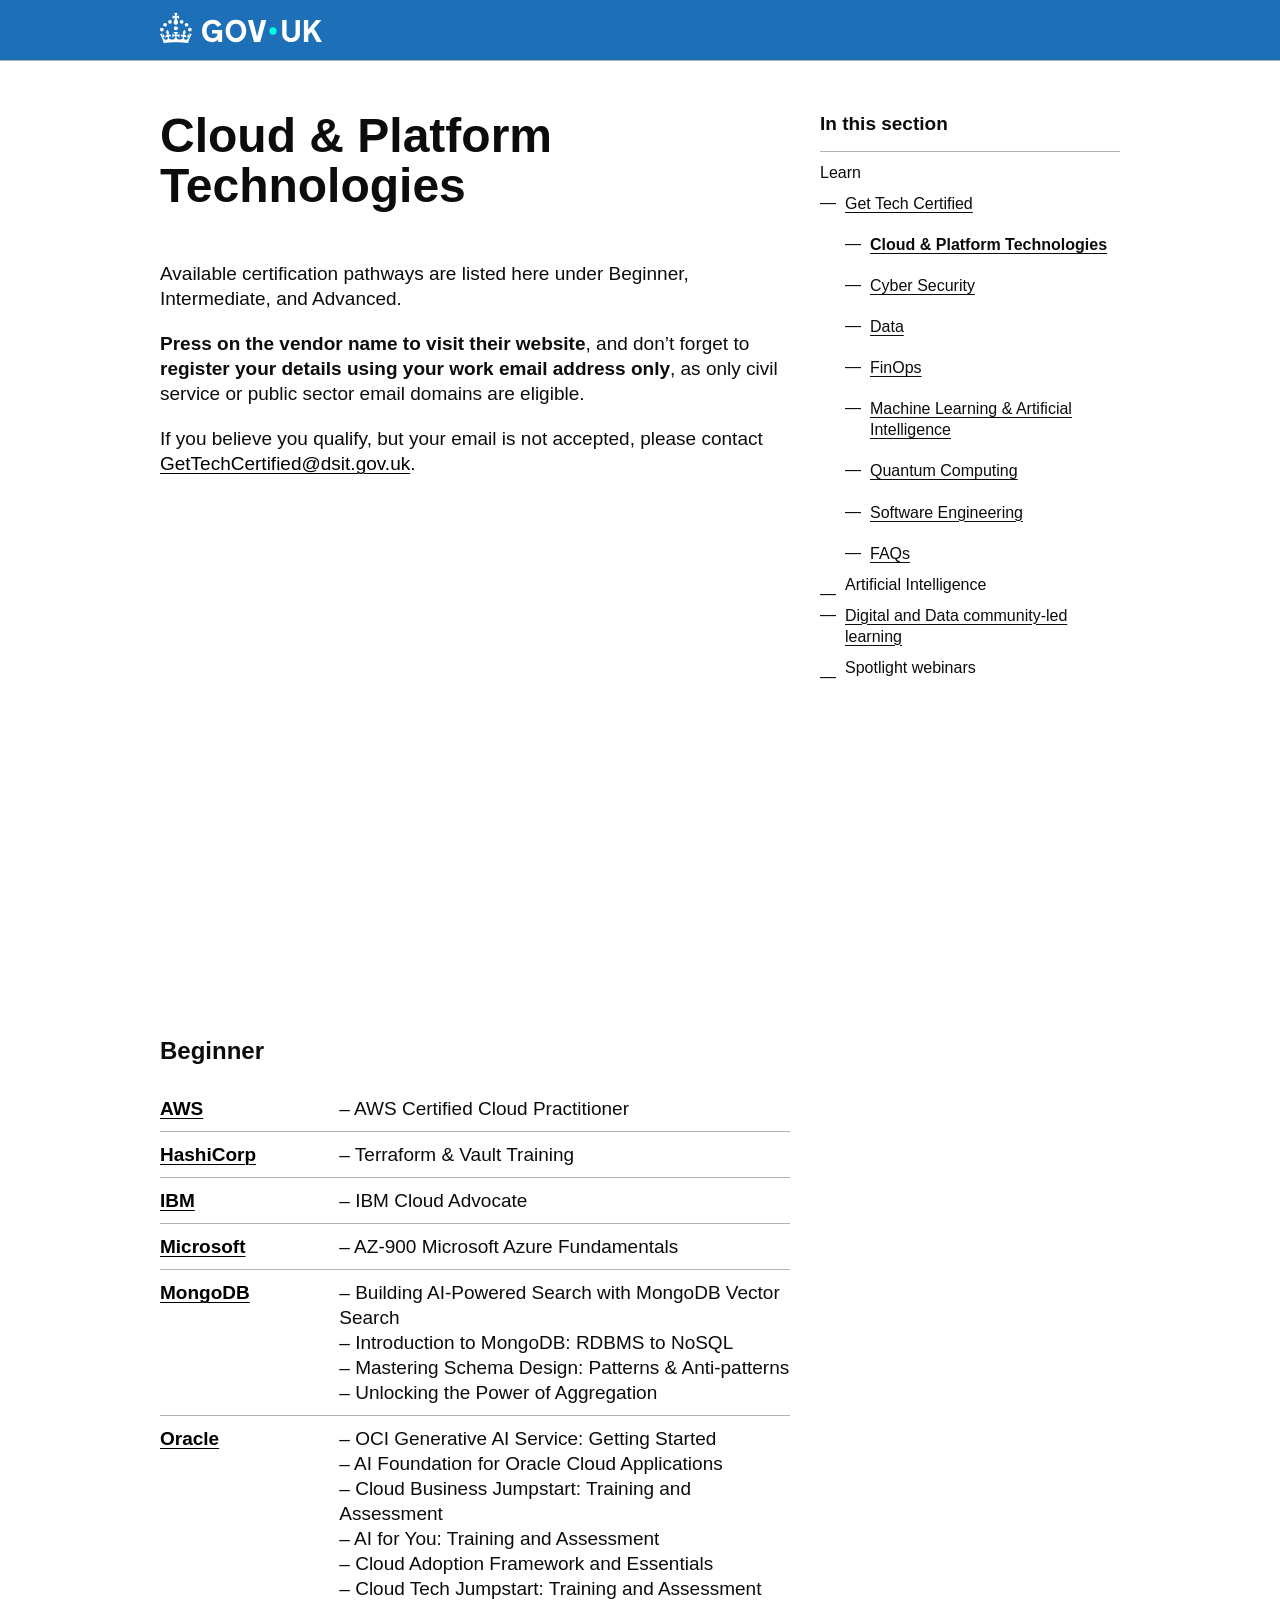
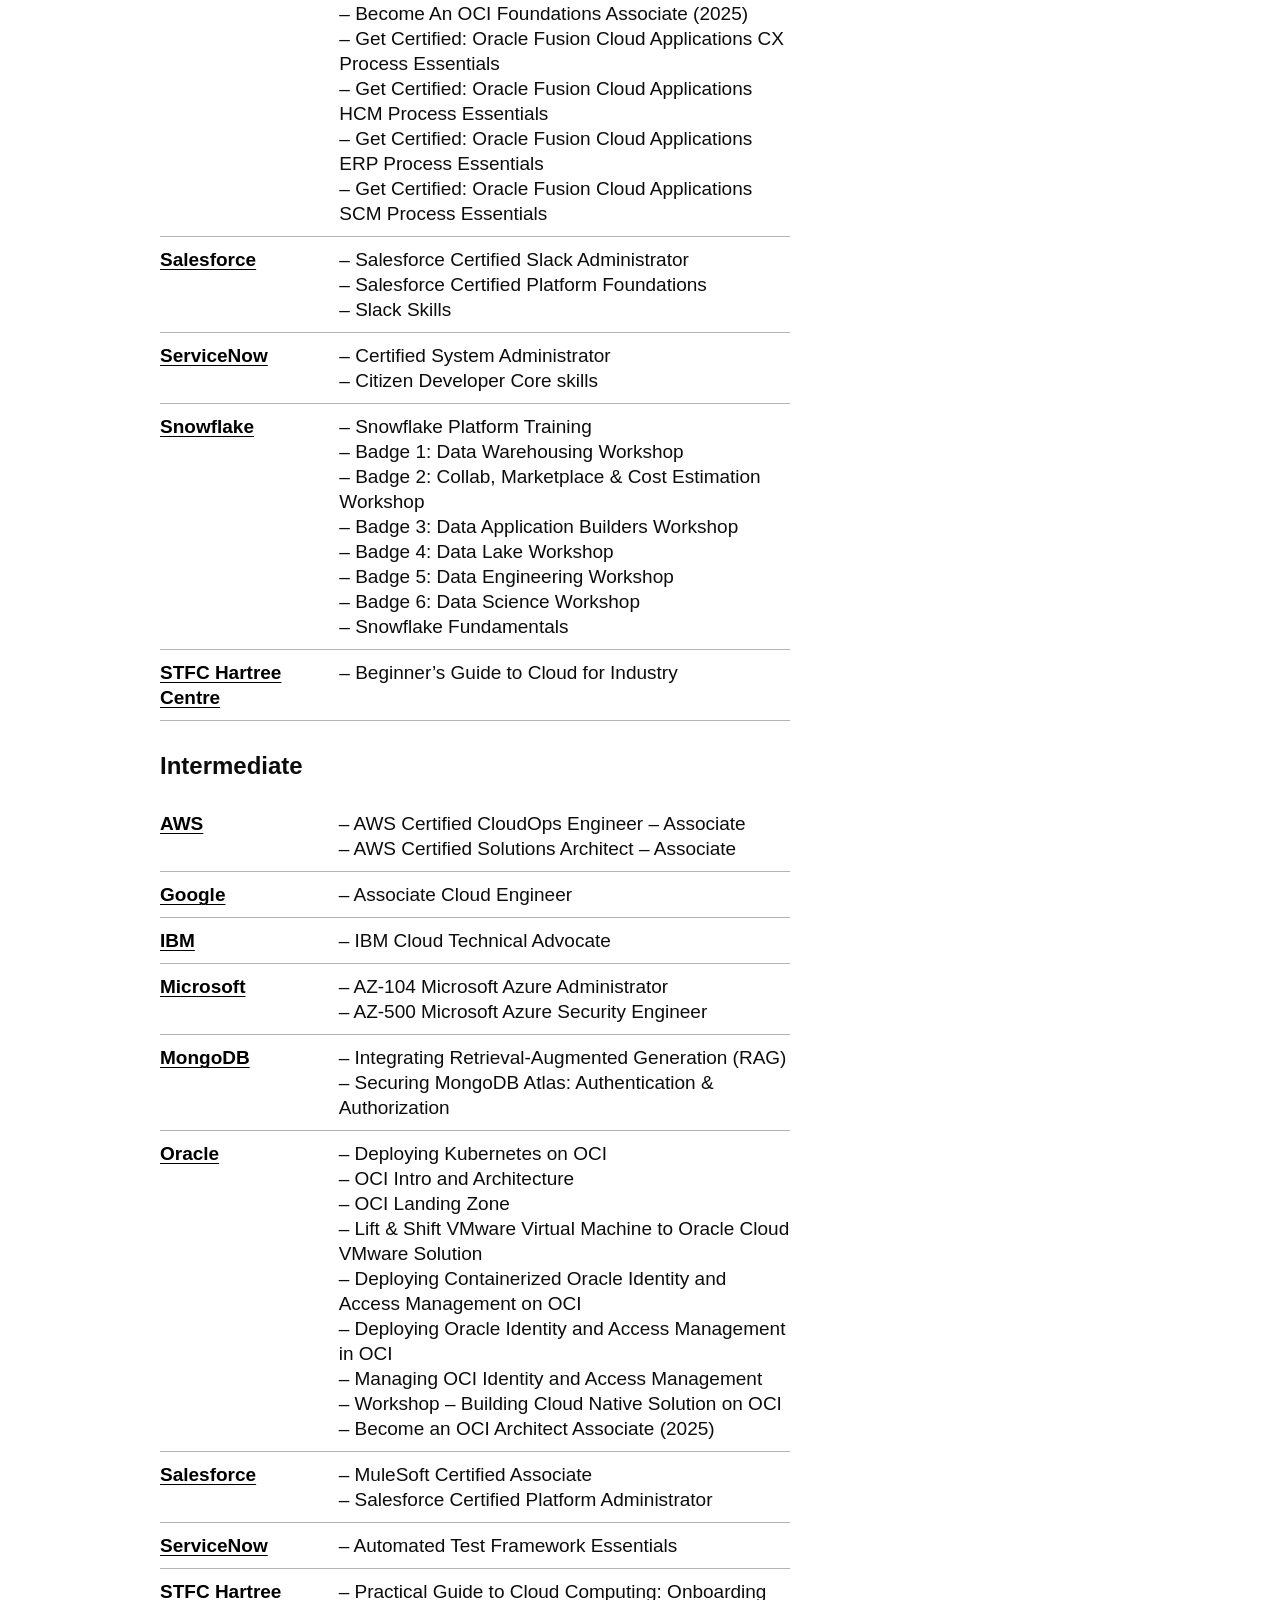
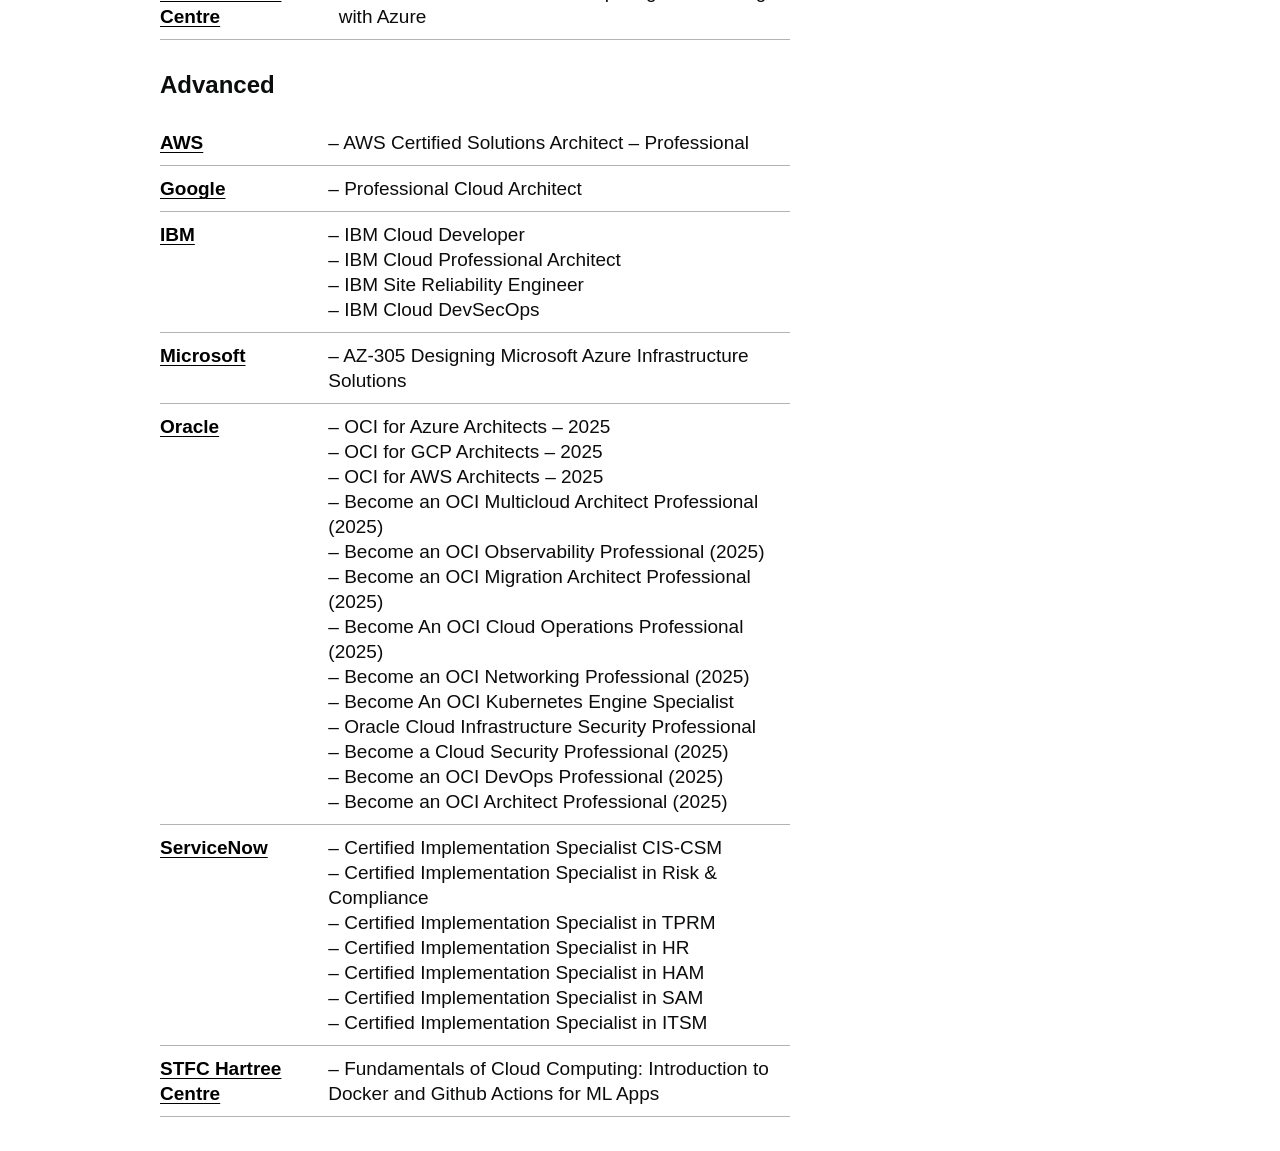
==== commit 71718568: "Delete WordPress navigation instead of commenting - Completely remove vMDC service navigation sectio" ====
--- a/cloud.html
+++ b/cloud.html
@@ -61,7 +61,7 @@
 <script>
 document.body.className = ((document.body.className) ? document.body.className + ' js-enabled' : 'js-enabled');
 </script>
-<a class="govuk-skip-link" data-module="govuk-skip-link" href="cloud.html">Skip to main content</a>
+<a class="govuk-skip-link" data-module="govuk-skip-link" href="index.html">Skip to main content</a>
 <header>
 <!-- BRANDING -->
 <div class="govuk-header has-gdsc-grey-border-color" data-module="govuk-header">
@@ -90,39 +90,10 @@
 </div><!-- /.govuk-header__container -->
 </div><!-- /.govuk-header -->
 <!-- NAVIGATION -->
-<section aria-label="Service information" class="govuk-service-navigation" data-module="govuk-service-navigation">
-<div class="govuk-width-container">
-<div class="govuk-service-navigation__container">
-<span class="govuk-service-navigation__service-name">
-<a class="govuk-service-navigation__link" href="https://manchesterdigitalcampus.campaign.gov.uk/">
-                    virtual Manchester Digital Campus (vMDC)                </a>
-</span>
-<nav aria-label="Menu" class="govuk-service-navigation__wrapper">
-<button aria-controls="navigation" aria-label="Show or hide Top Level Navigation" class="govuk-service-navigation__toggle govuk-js-service-navigation-toggle" hidden="" type="button">
-                    Menu                </button>
-<ul class="govuk-service-navigation__list" id="navigation"><li class="menu-item menu-item--home"><a href="https://manchesterdigitalcampus.campaign.gov.uk/">Home</a></li><li class="menu-item menu-item-type-post_type menu-item-object-page menu-item-139" id="menu-item-139"><a href="https://manchesterdigitalcampus.campaign.gov.uk/discover/">Discover</a></li>
-<li class="menu-item menu-item-type-post_type menu-item-object-page current-page-ancestor menu-item-102" id="menu-item-102"><a href="https://manchesterdigitalcampus.campaign.gov.uk/learn/">Learn</a></li>
-<li class="menu-item menu-item-type-post_type menu-item-object-page menu-item-103" id="menu-item-103"><a href="https://manchesterdigitalcampus.campaign.gov.uk/connect/">Connect</a></li>
-<li class="menu-item menu-item-type-post_type menu-item-object-page menu-item-101" id="menu-item-101"><a href="https://manchesterdigitalcampus.campaign.gov.uk/join/">Join</a></li>
-</ul> </nav>
-</div>
-</div>
-</section>
+
 </header>
 <div class="govuk-width-container">
-<nav aria-label="Breadcrumb" class="govuk-breadcrumbs govuk-breadcrumbs--collapse-on-mobile">
-<ol class="govuk-breadcrumbs__list">
-<li class="govuk-breadcrumbs__list-item">
-<a class="govuk-breadcrumbs__link" href="https://manchesterdigitalcampus.campaign.gov.uk/">Home</a>
-</li>
-<li class="govuk-breadcrumbs__list-item">
-<a class="govuk-breadcrumbs__link" href="https://manchesterdigitalcampus.campaign.gov.uk/learn/">Learn</a>
-</li>
-<li class="govuk-breadcrumbs__list-item">
-<a class="govuk-breadcrumbs__link" href="index.html">Get Tech Certified</a>
-</li>
-</ol>
-</nav>
+
 <main class="govuk-main-wrapper" id="main-content">
 <article>
 <div class="page__content page__content--has-secondary-nav [ govuk-grid-row ]">
@@ -146,7 +117,7 @@
 <h2 class="govuk-!-font-size-19">In this section</h2>
 <nav aria-label="Section links">
 <ul class="secondary-navigation__items">
-<li class="page_item page-item-96 page_item_has_children current_page_ancestor"><a href="https://manchesterdigitalcampus.campaign.gov.uk/learn/">Learn</a><ul class="children"><li class="page_item page-item-29 page_item_has_children current_page_ancestor current_page_parent"><a href="index.html">Get Tech Certified</a><ul class="children"><li class="page_item page-item-1803 current_page_item"><a aria-current="page" href="cloud.html">Cloud &amp; Platform Technologies</a></li><li class="page_item page-item-1816"><a href="cyber-security.html">Cyber Security</a></li><li class="page_item page-item-1765"><a href="data.html">Data</a></li><li class="page_item page-item-1821"><a href="finops.html">FinOps</a></li><li class="page_item page-item-1826"><a href="index.html">Machine Learning &amp; Artificial Intelligence</a></li><li class="page_item page-item-1823"><a href="quantum-computing.html">Quantum Computing</a></li><li class="page_item page-item-1829"><a href="software-engineering.html">Software Engineering</a></li><li class="page_item page-item-982"><a href="faqs.html">FAQs</a></li></ul></li><li class="page_item page-item-669"><a href="https://manchesterdigitalcampus.campaign.gov.uk/learn/artificial-intelligence/">Artificial Intelligence</a></li><li class="page_item page-item-356"><a href="data.html">Digital and Data community-led learning</a></li><li class="page_item page-item-360"><a href="https://manchesterdigitalcampus.campaign.gov.uk/learn/spotlight-webinars/">Spotlight webinars</a></li></ul></li> </ul>
+<li class="page_item page-item-96 page_item_has_children current_page_ancestor"><span>Learn</span><ul class="children"><li class="page_item page-item-29 page_item_has_children current_page_ancestor current_page_parent"><a href="index.html">Get Tech Certified</a><ul class="children"><li class="page_item page-item-1803 current_page_item"><a aria-current="page" href="cloud.html">Cloud &amp; Platform Technologies</a></li><li class="page_item page-item-1816"><a href="cyber-security.html">Cyber Security</a></li><li class="page_item page-item-1765"><a href="data.html">Data</a></li><li class="page_item page-item-1821"><a href="finops.html">FinOps</a></li><li class="page_item page-item-1826"><a href="machine-learning-ai.html">Machine Learning &amp; Artificial Intelligence</a></li><li class="page_item page-item-1823"><a href="quantum-computing.html">Quantum Computing</a></li><li class="page_item page-item-1829"><a href="software-engineering.html">Software Engineering</a></li><li class="page_item page-item-982"><a href="faqs.html">FAQs</a></li></ul></li><li class="page_item page-item-669"><span>Artificial Intelligence</span></li><li class="page_item page-item-356"><a href="#" onclick="return false;">Digital and Data community-led learning</a></li><li class="page_item page-item-360"><span>Spotlight webinars</span></li></ul></li> </ul>
 </nav>
 </div><!-- /.secondary-navigation -->
 </div><!-- /.govuk-grid-column-one-third -->
@@ -172,10 +143,10 @@
 <div class="govuk-footer__meta">
 <div class="govuk-footer__meta-item govuk-footer__meta-item--grow">
 <h2 class="govuk-visually-hidden">Footer menu</h2>
-<ul class="govuk-footer__inline-list" id="menu-footermenu"><li class="menu-item menu-item-type-post_type menu-item-object-page menu-item-185" id="menu-item-185"><a href="https://manchesterdigitalcampus.campaign.gov.uk/accessibility-statement/">Accessibility Statement</a></li>
-<li class="menu-item menu-item-type-post_type menu-item-object-page menu-item-2158" id="menu-item-2158"><a href="https://manchesterdigitalcampus.campaign.gov.uk/privacy-notice/">Privacy Notice</a></li>
-<li class="menu-item menu-item-type-post_type menu-item-object-page menu-item-2157" id="menu-item-2157"><a href="https://manchesterdigitalcampus.campaign.gov.uk/cookie-details/">Cookie Details</a></li>
-<li class="menu-item menu-item-type-post_type menu-item-object-page menu-item-2159" id="menu-item-2159"><a href="https://manchesterdigitalcampus.campaign.gov.uk/__trashed/">Cookie Settings</a></li>
+<ul class="govuk-footer__inline-list" id="menu-footermenu"><li class="menu-item menu-item-type-post_type menu-item-object-page menu-item-185" id="menu-item-185">Accessibility Statement</li>
+<li class="menu-item menu-item-type-post_type menu-item-object-page menu-item-2158" id="menu-item-2158">Privacy Notice</li>
+<li class="menu-item menu-item-type-post_type menu-item-object-page menu-item-2157" id="menu-item-2157">Cookie Details</li>
+<li class="menu-item menu-item-type-post_type menu-item-object-page menu-item-2159" id="menu-item-2159">Cookie Settings</li>
 </ul> <svg aria-hidden="true" class="govuk-footer__licence-logo" focusable="false" height="17" viewbox="0 0 483.2 195.7" width="41" xmlns="http://www.w3.org/2000/svg">
 <path d="M421.5 142.8V.1l-50.7 32.3v161.1h112.4v-50.7zm-122.3-9.6A47.12 47.12 0 0 1 221 97.8c0-26 21.1-47.1 47.1-47.1 16.7 0 31.4 8.7 39.7 21.8l42.7-27.2A97.63 97.63 0 0 0 268.1 0c-36.5 0-68.3 20.1-85.1 49.7A98 98 0 0 0 97.8 0C43.9 0 0 43.9 0 97.8s43.9 97.8 97.8 97.8c36.5 0 68.3-20.1 85.1-49.7a97.76 97.76 0 0 0 149.6 25.4l19.4 22.2h3v-87.8h-80l24.3 27.5zM97.8 145c-26 0-47.1-21.1-47.1-47.1s21.1-47.1 47.1-47.1 47.2 21 47.2 47S123.8 145 97.8 145" fill="currentColor"></path>
 </svg>
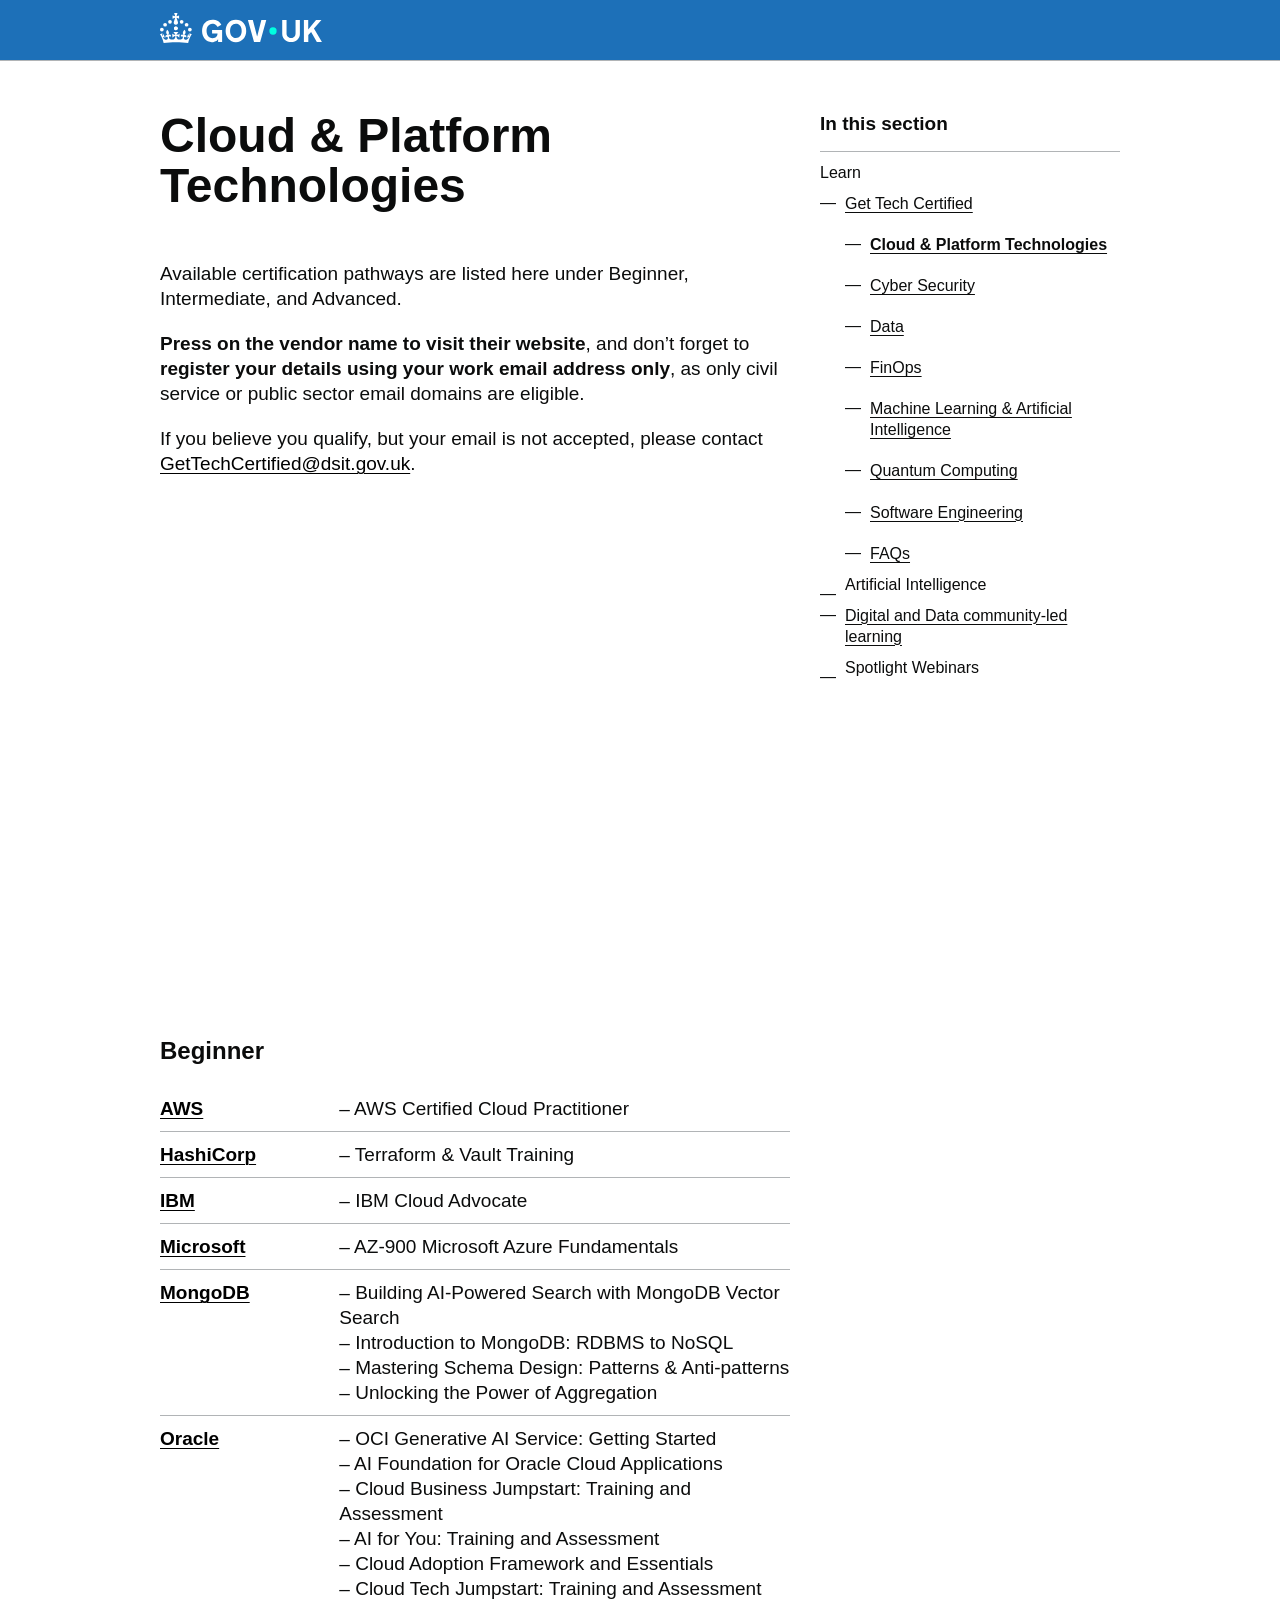
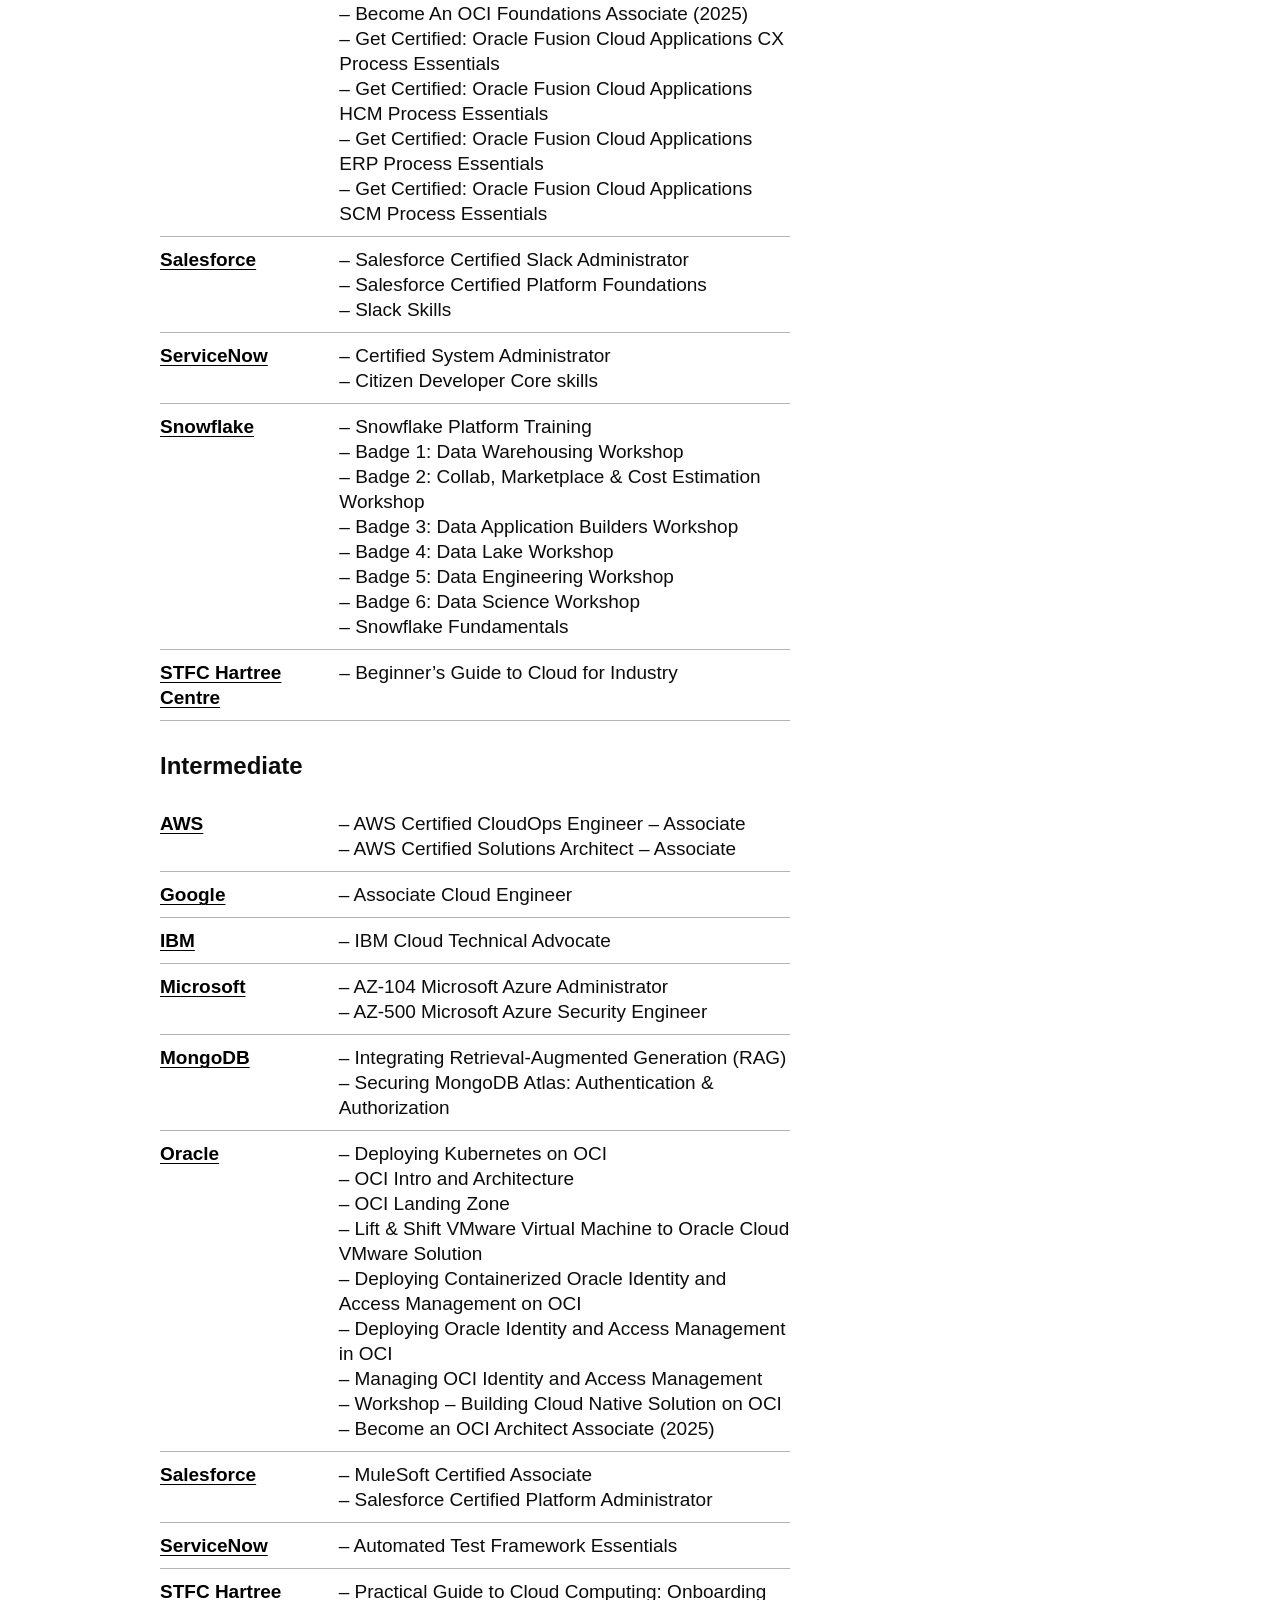
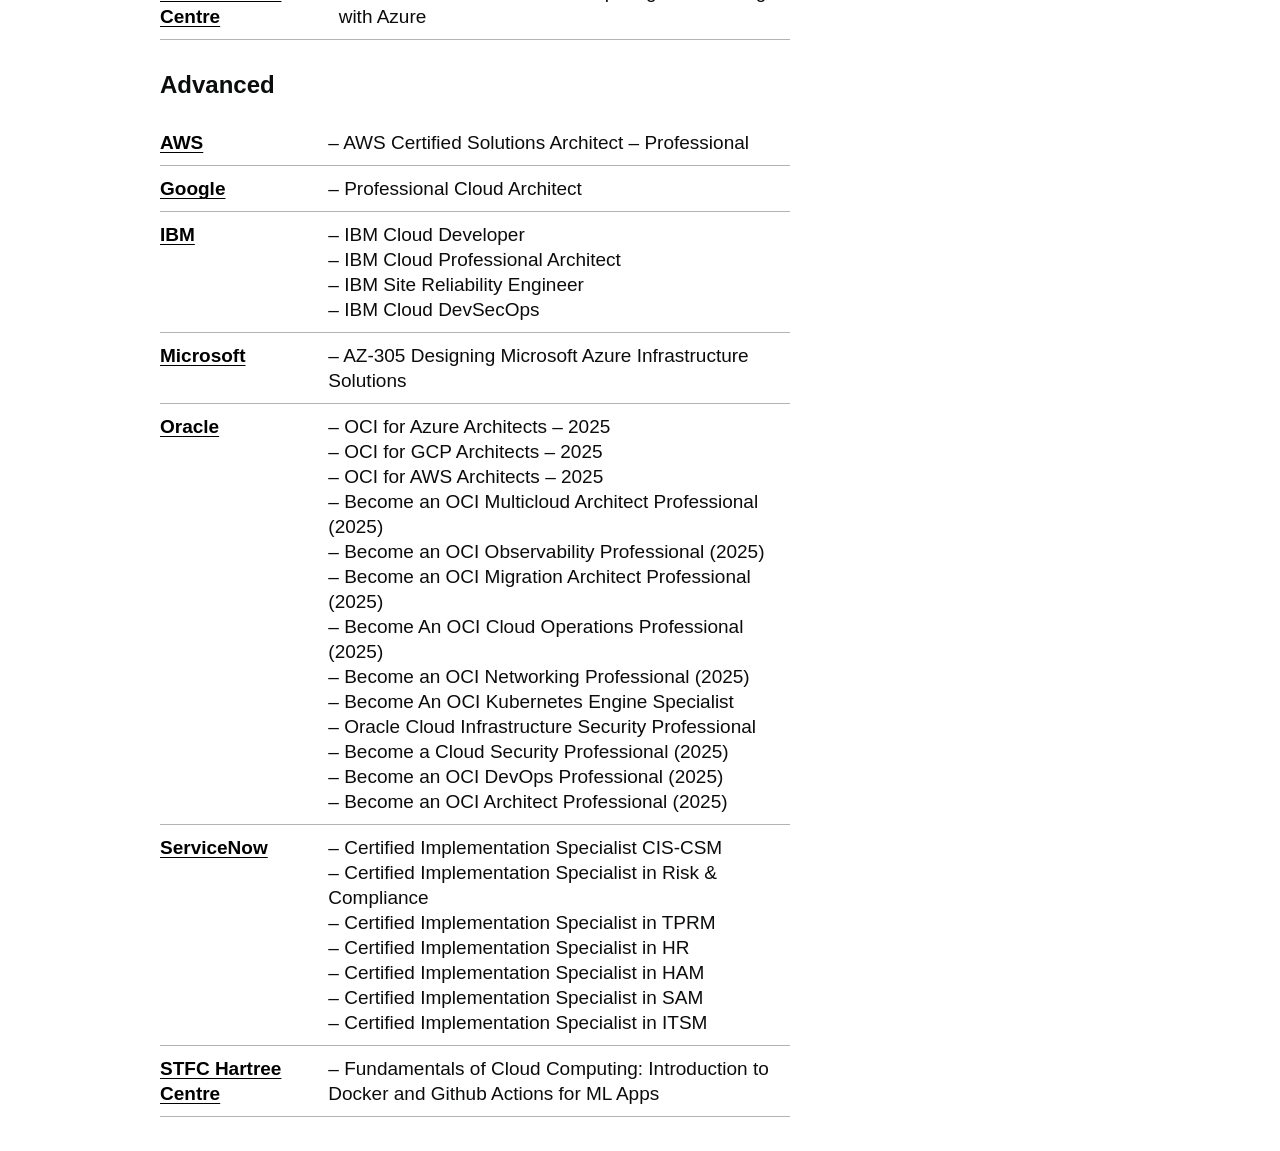
==== commit 4c9927f0: "Fix sidebar navigation formatting - Capitalize 'W' in 'Spotlight Webinars' - Handle sidebar items wi" ====
--- a/cloud.html
+++ b/cloud.html
@@ -117,7 +117,7 @@
 <h2 class="govuk-!-font-size-19">In this section</h2>
 <nav aria-label="Section links">
 <ul class="secondary-navigation__items">
-<li class="page_item page-item-96 page_item_has_children current_page_ancestor"><span>Learn</span><ul class="children"><li class="page_item page-item-29 page_item_has_children current_page_ancestor current_page_parent"><a href="index.html">Get Tech Certified</a><ul class="children"><li class="page_item page-item-1803 current_page_item"><a aria-current="page" href="cloud.html">Cloud &amp; Platform Technologies</a></li><li class="page_item page-item-1816"><a href="cyber-security.html">Cyber Security</a></li><li class="page_item page-item-1765"><a href="data.html">Data</a></li><li class="page_item page-item-1821"><a href="finops.html">FinOps</a></li><li class="page_item page-item-1826"><a href="machine-learning-ai.html">Machine Learning &amp; Artificial Intelligence</a></li><li class="page_item page-item-1823"><a href="quantum-computing.html">Quantum Computing</a></li><li class="page_item page-item-1829"><a href="software-engineering.html">Software Engineering</a></li><li class="page_item page-item-982"><a href="faqs.html">FAQs</a></li></ul></li><li class="page_item page-item-669"><span>Artificial Intelligence</span></li><li class="page_item page-item-356"><a href="#" onclick="return false;">Digital and Data community-led learning</a></li><li class="page_item page-item-360"><span>Spotlight webinars</span></li></ul></li> </ul>
+<li class="page_item page-item-96 page_item_has_children current_page_ancestor"><span>Learn</span><ul class="children"><li class="page_item page-item-29 page_item_has_children current_page_ancestor current_page_parent"><a href="index.html">Get Tech Certified</a><ul class="children"><li class="page_item page-item-1803 current_page_item"><a aria-current="page" href="cloud.html">Cloud &amp; Platform Technologies</a></li><li class="page_item page-item-1816"><a href="cyber-security.html">Cyber Security</a></li><li class="page_item page-item-1765"><a href="data.html">Data</a></li><li class="page_item page-item-1821"><a href="finops.html">FinOps</a></li><li class="page_item page-item-1826"><a href="machine-learning-ai.html">Machine Learning &amp; Artificial Intelligence</a></li><li class="page_item page-item-1823"><a href="quantum-computing.html">Quantum Computing</a></li><li class="page_item page-item-1829"><a href="software-engineering.html">Software Engineering</a></li><li class="page_item page-item-982"><a href="faqs.html">FAQs</a></li></ul></li><li class="page_item page-item-669"><span>Artificial Intelligence</span></li><li class="page_item page-item-356"><a href="#" onclick="return false;">Digital and Data community-led learning</a></li><li class="page_item page-item-360"><span>Spotlight Webinars</span></li></ul></li> </ul>
 </nav>
 </div><!-- /.secondary-navigation -->
 </div><!-- /.govuk-grid-column-one-third -->
